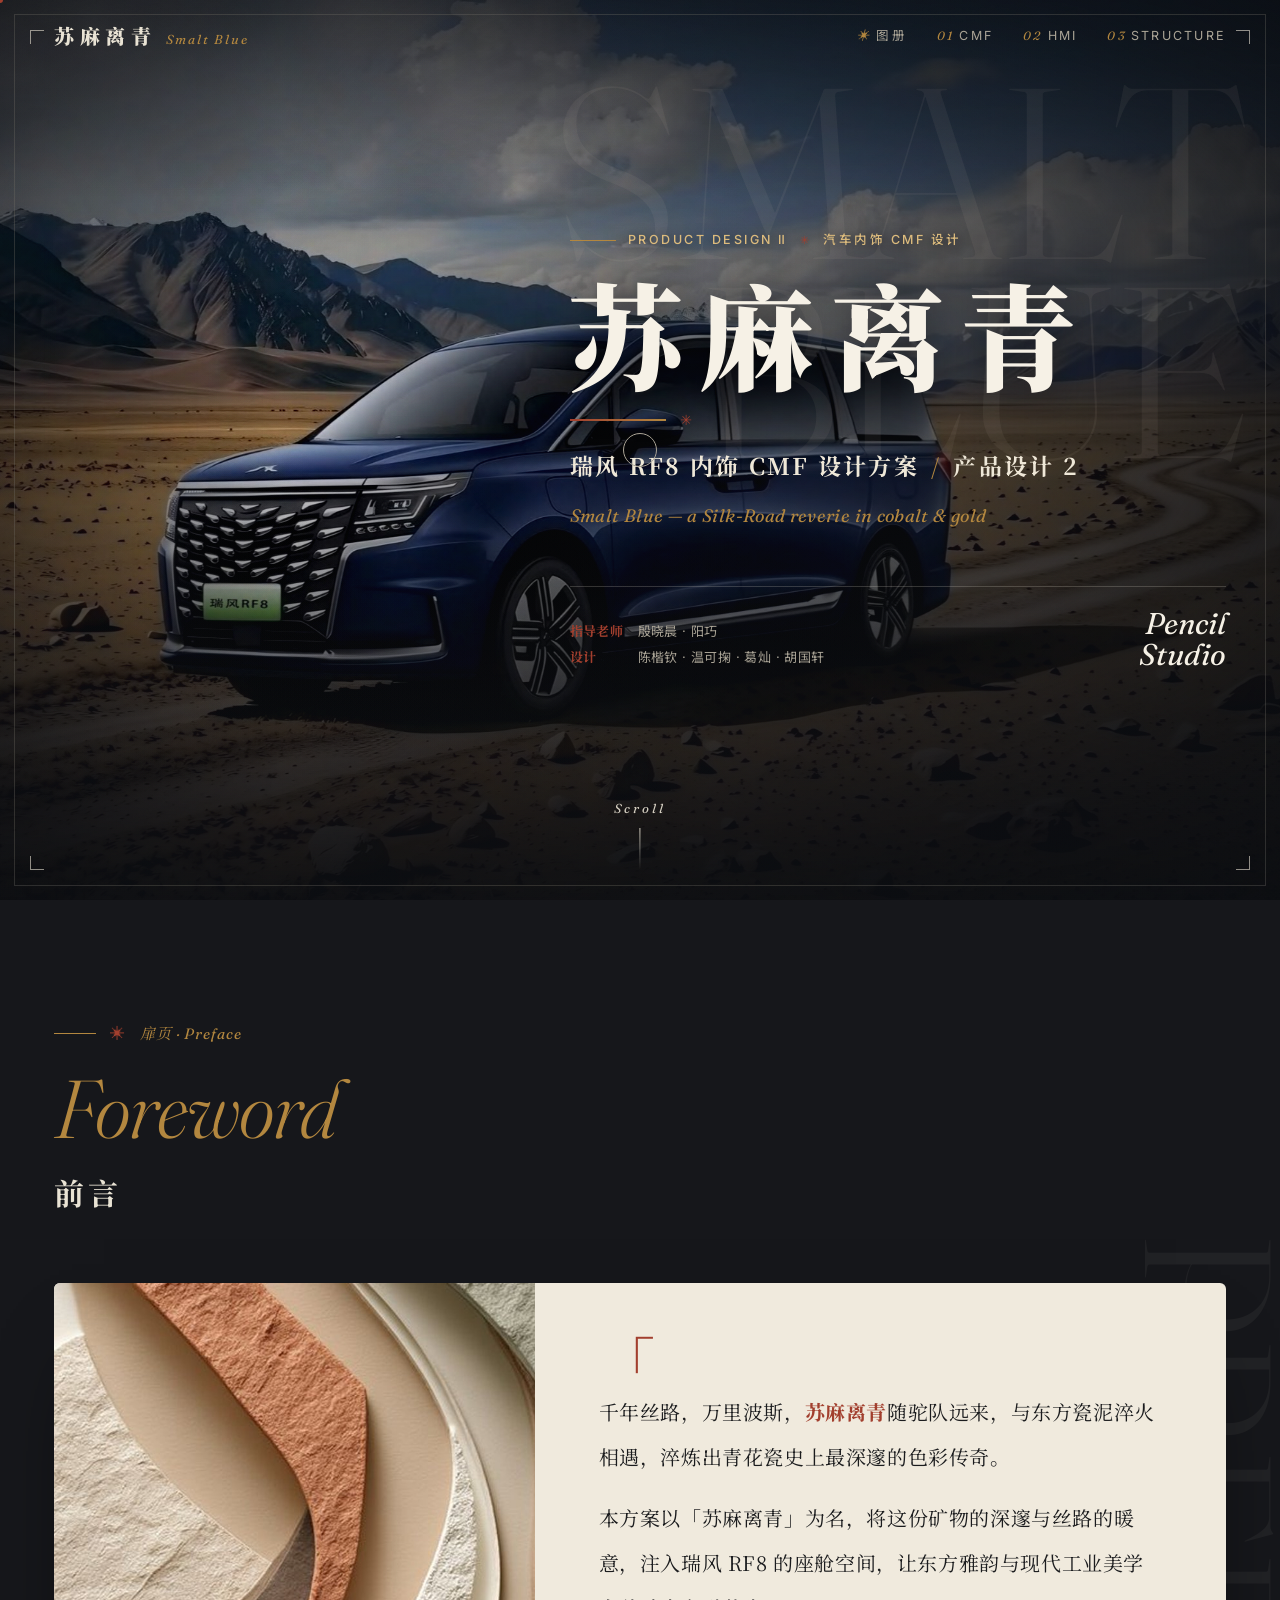
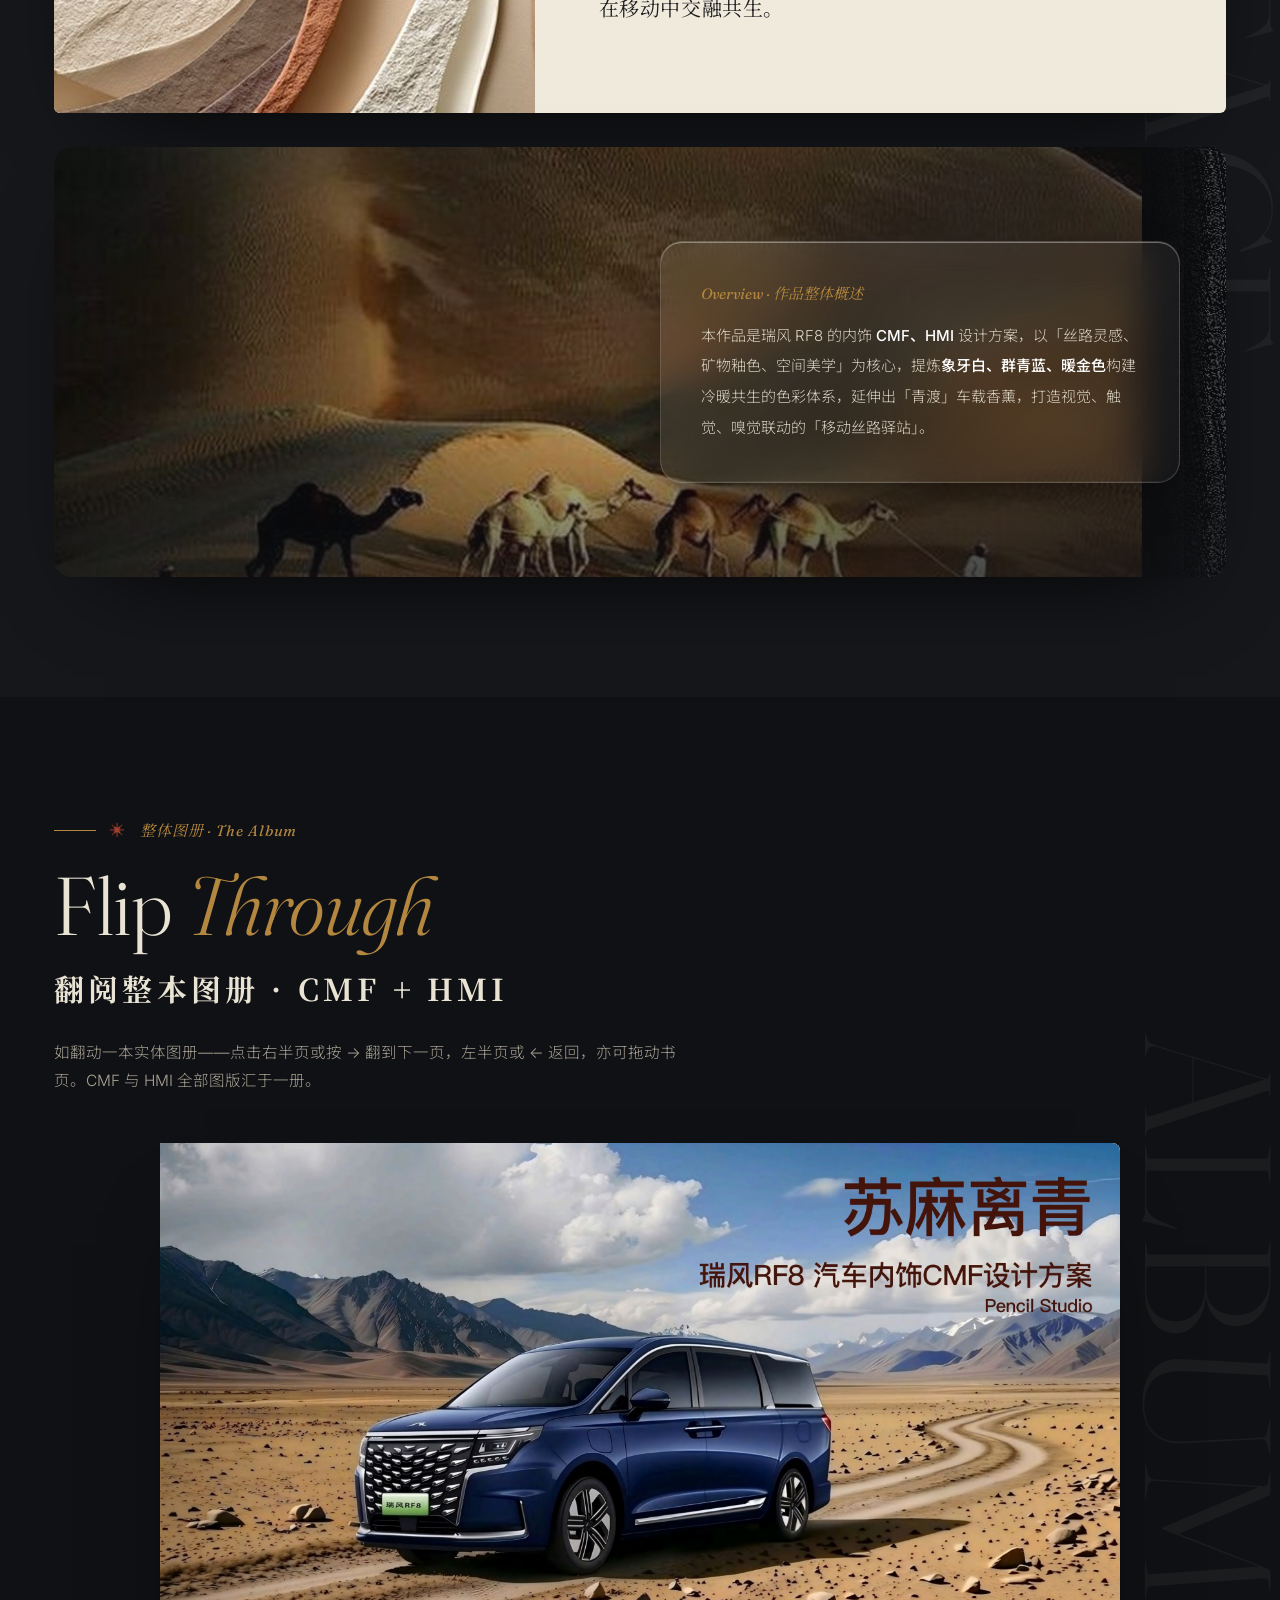
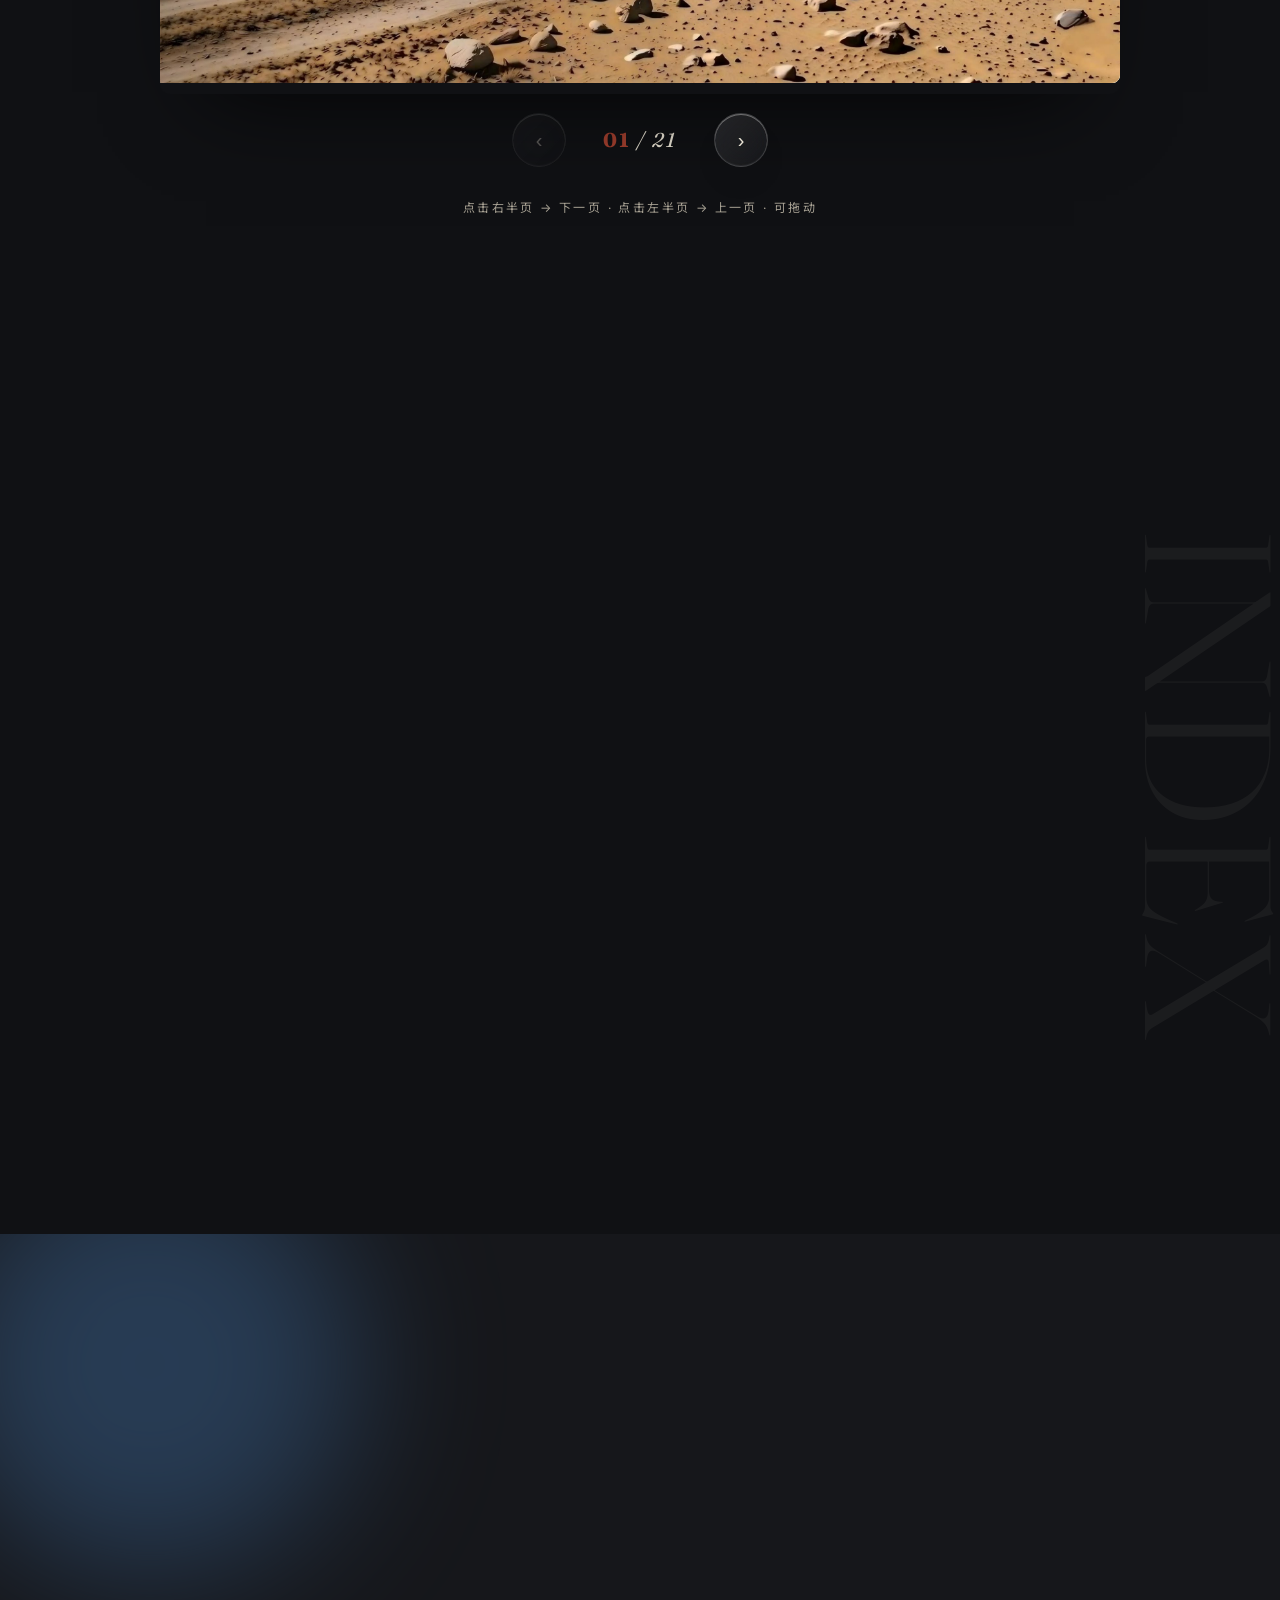
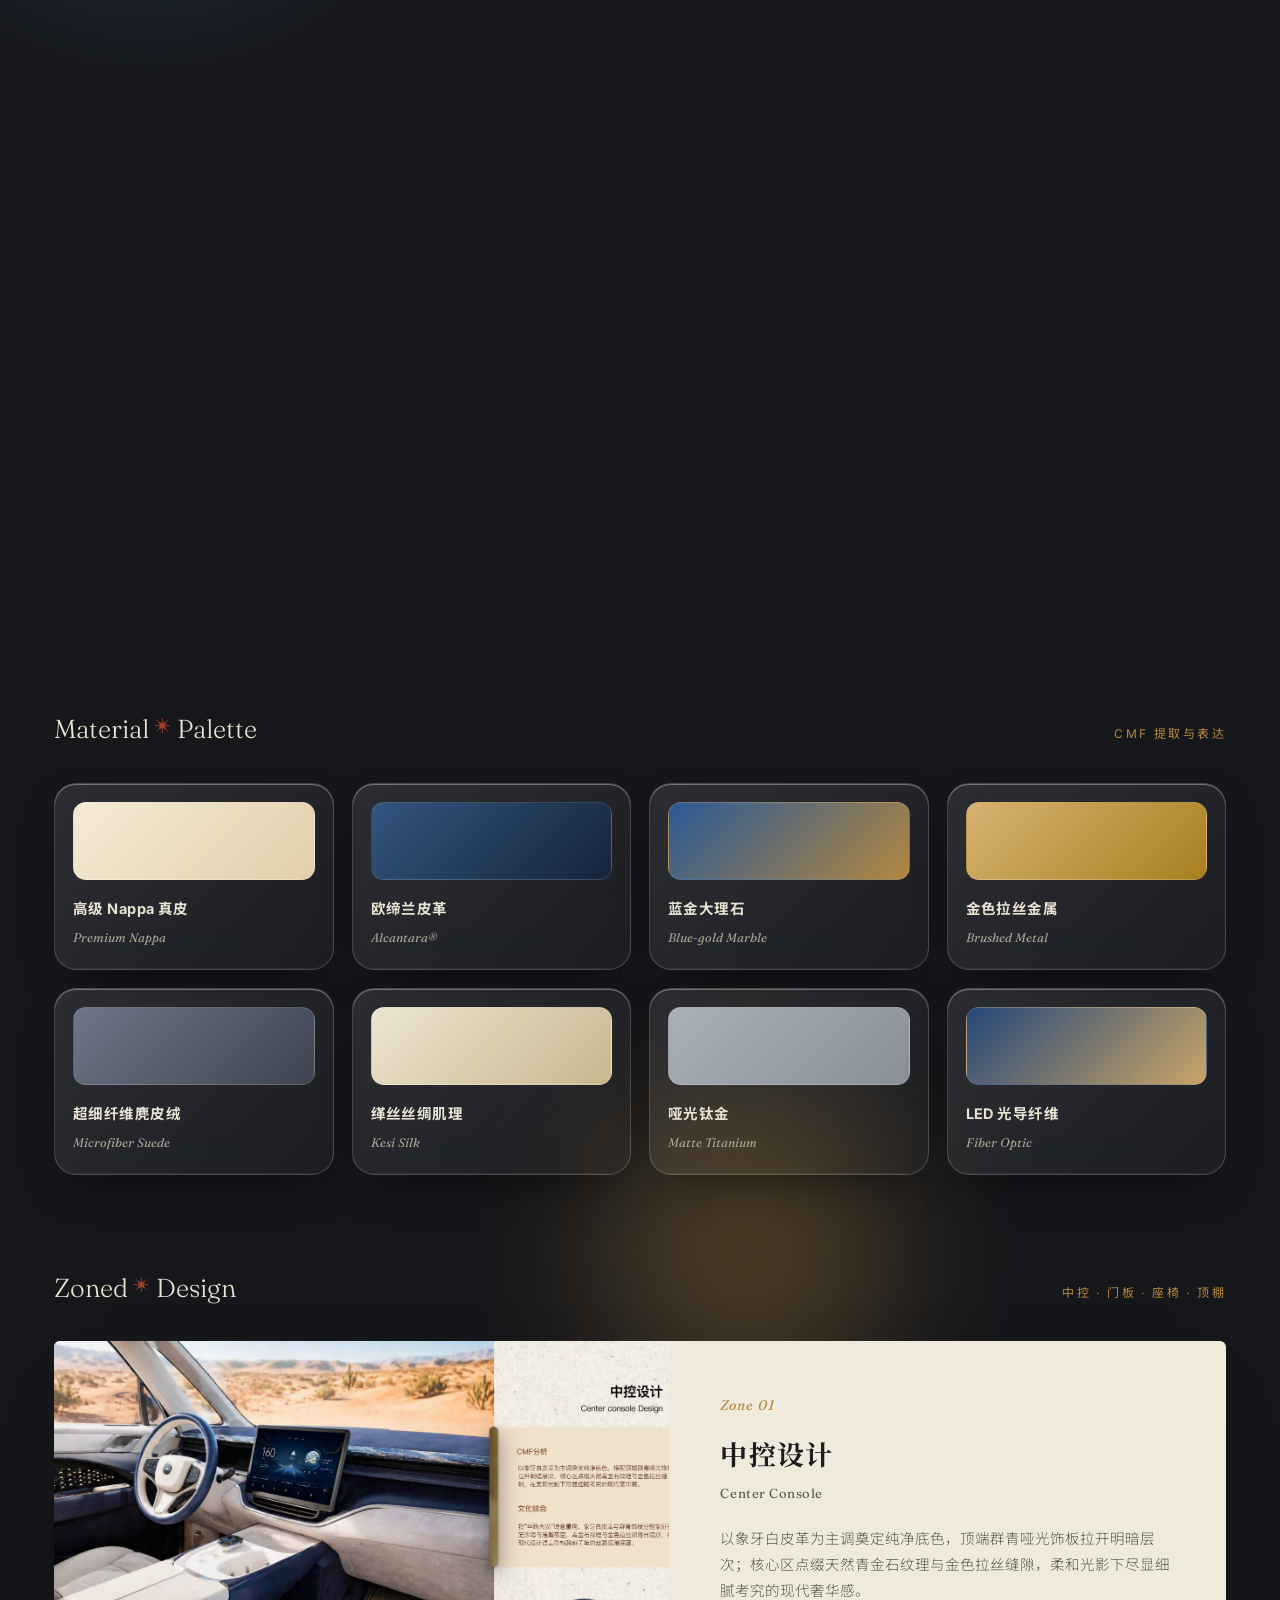
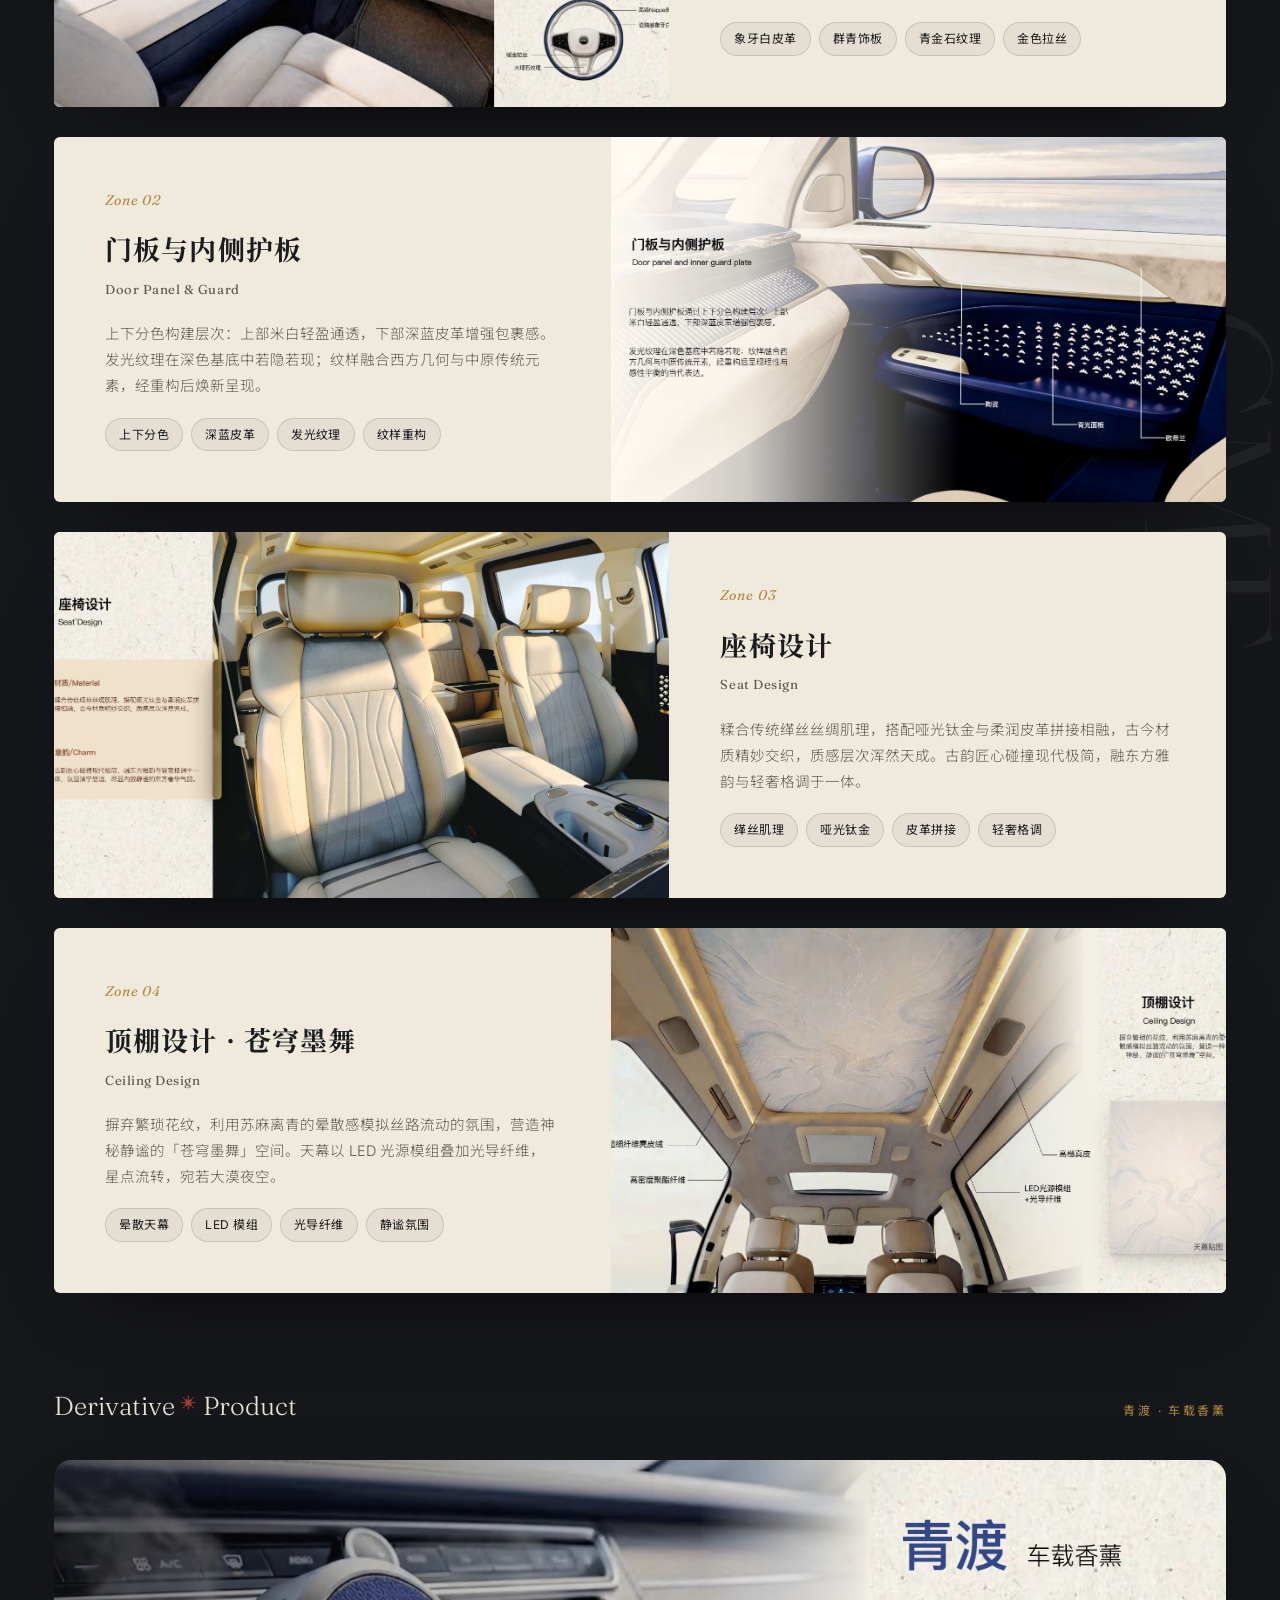
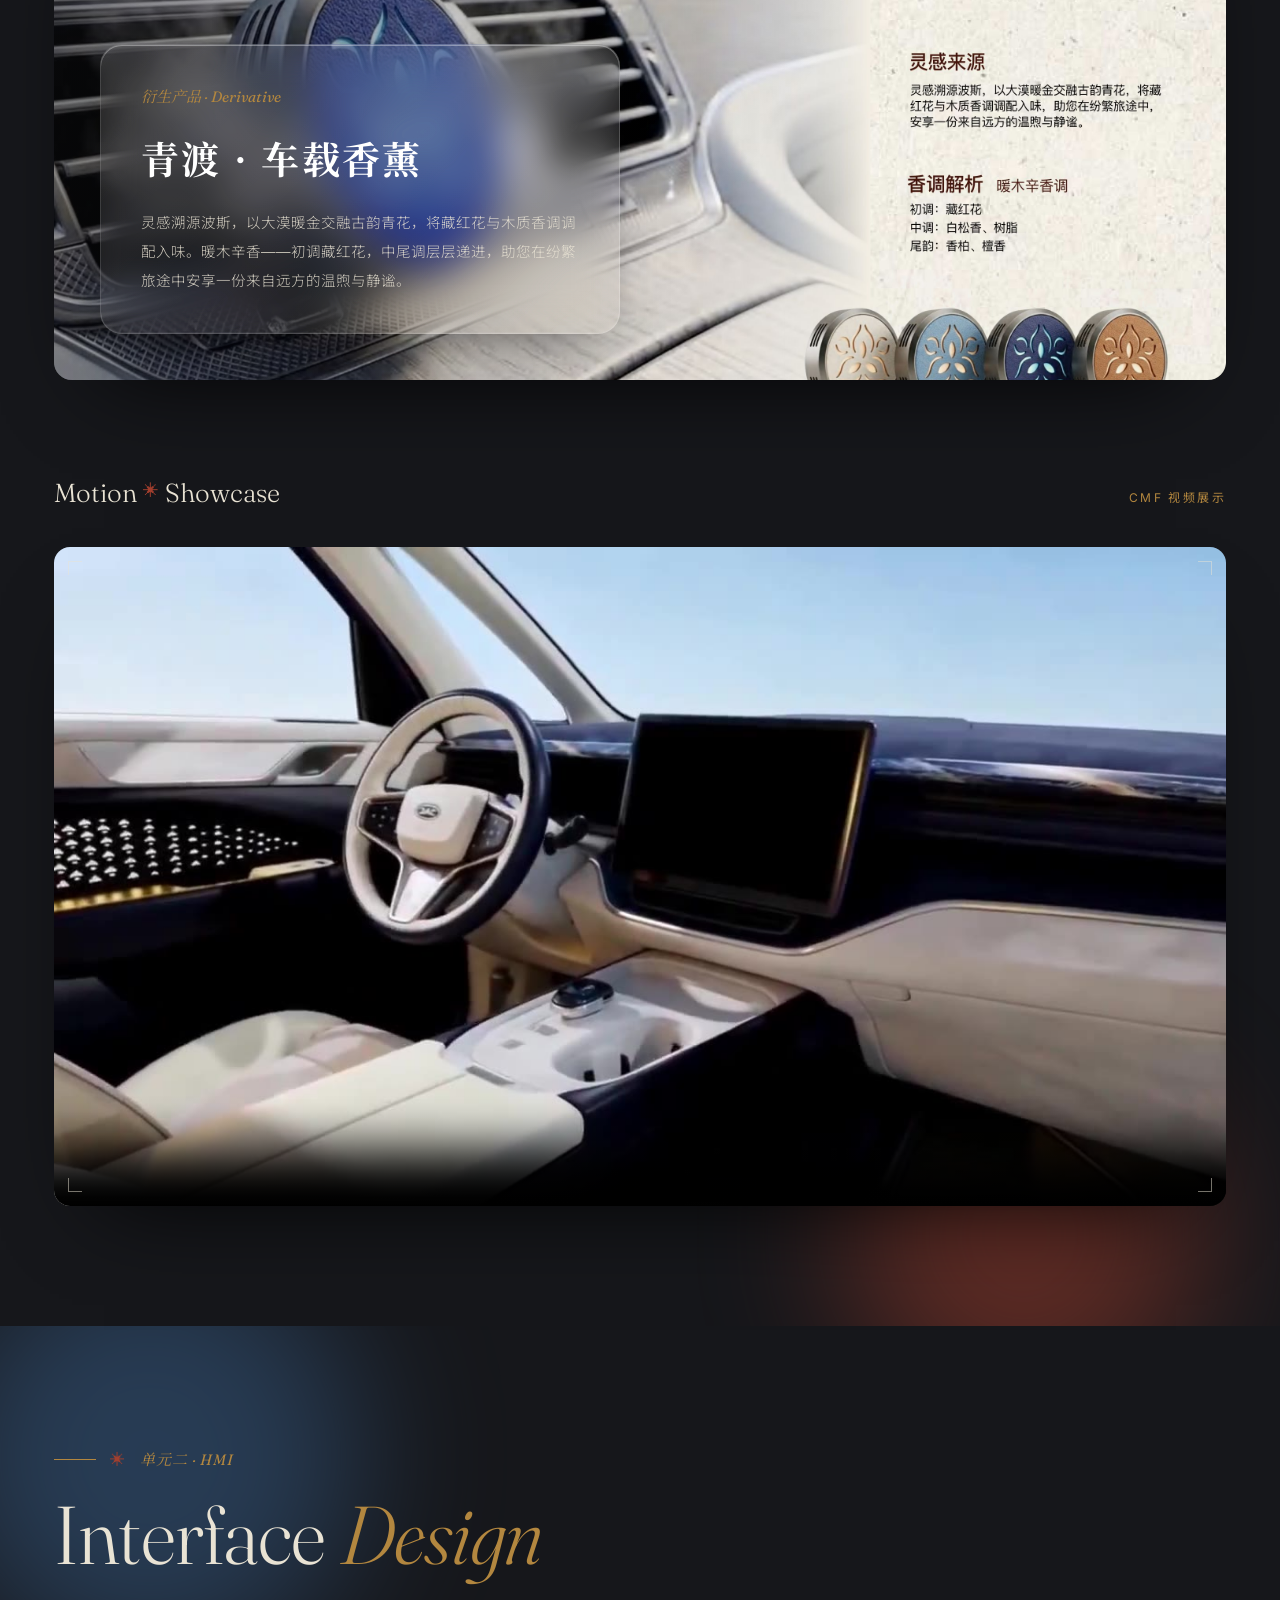
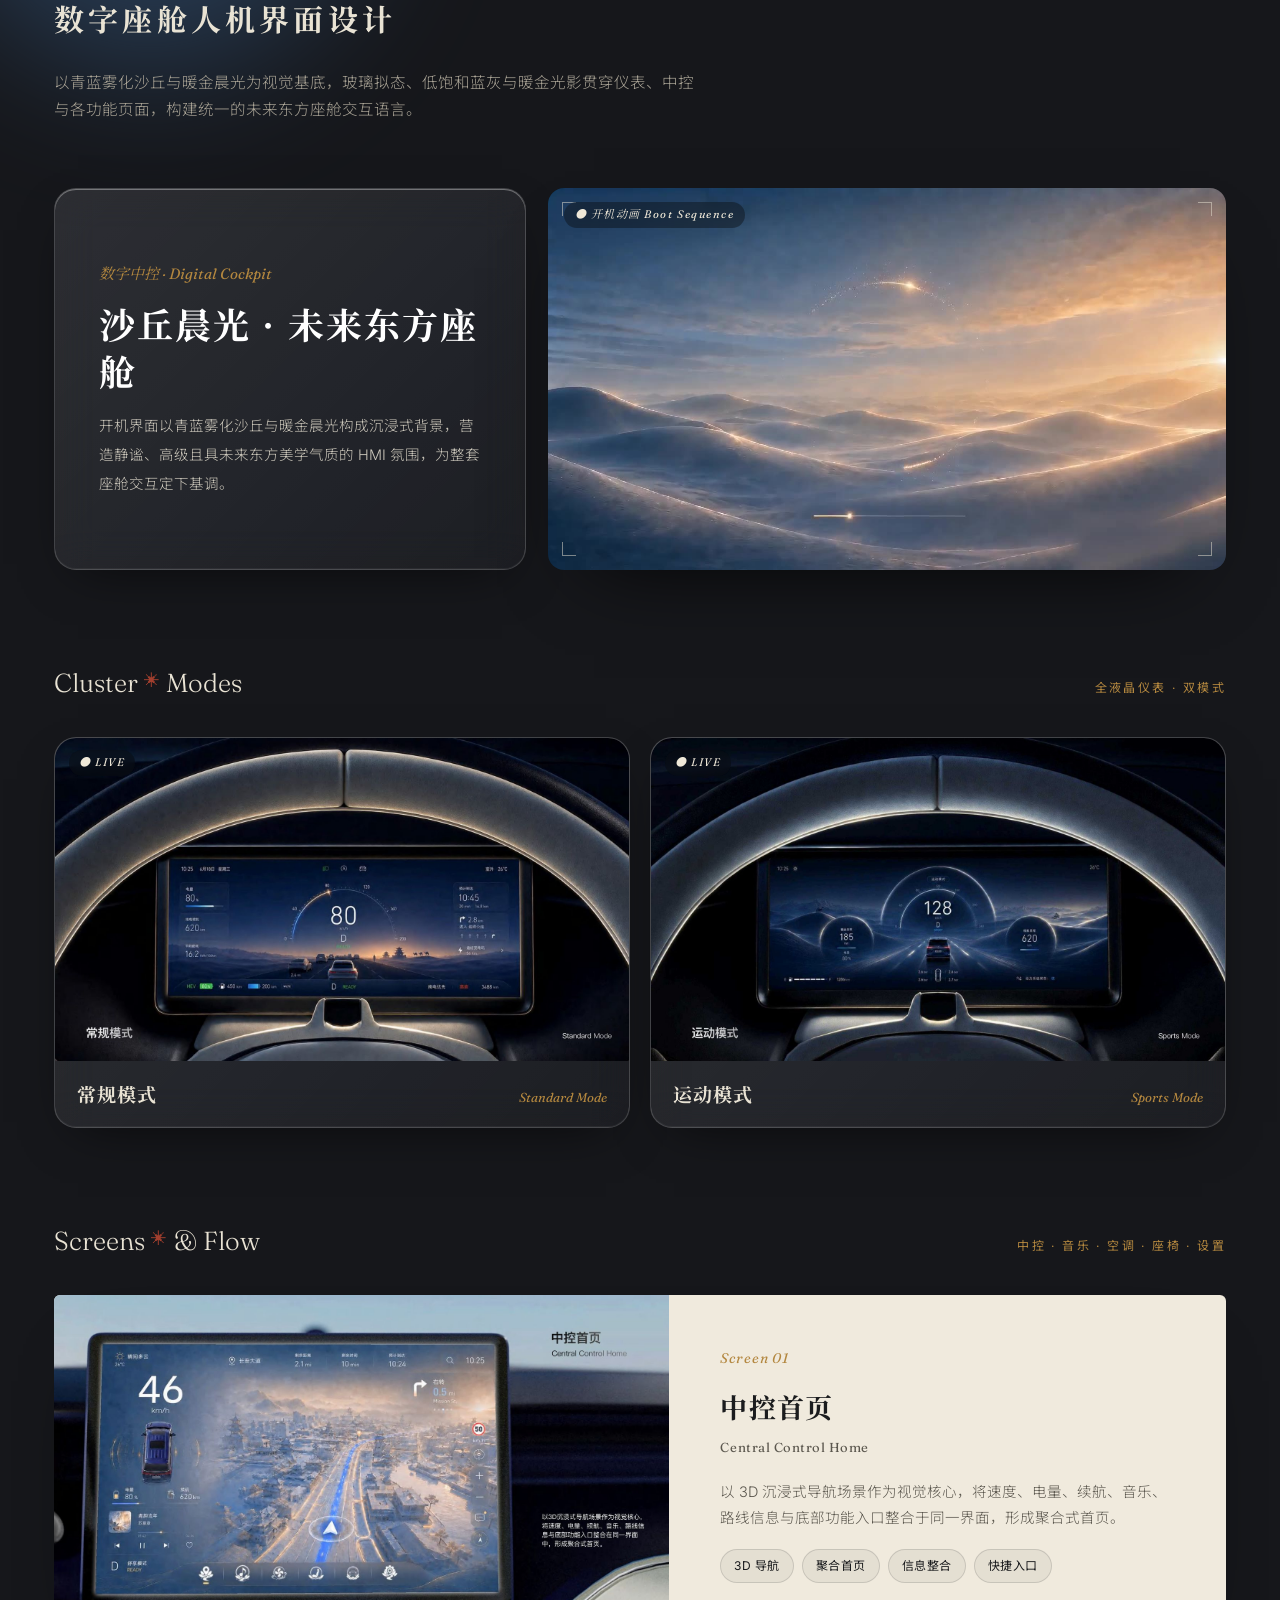
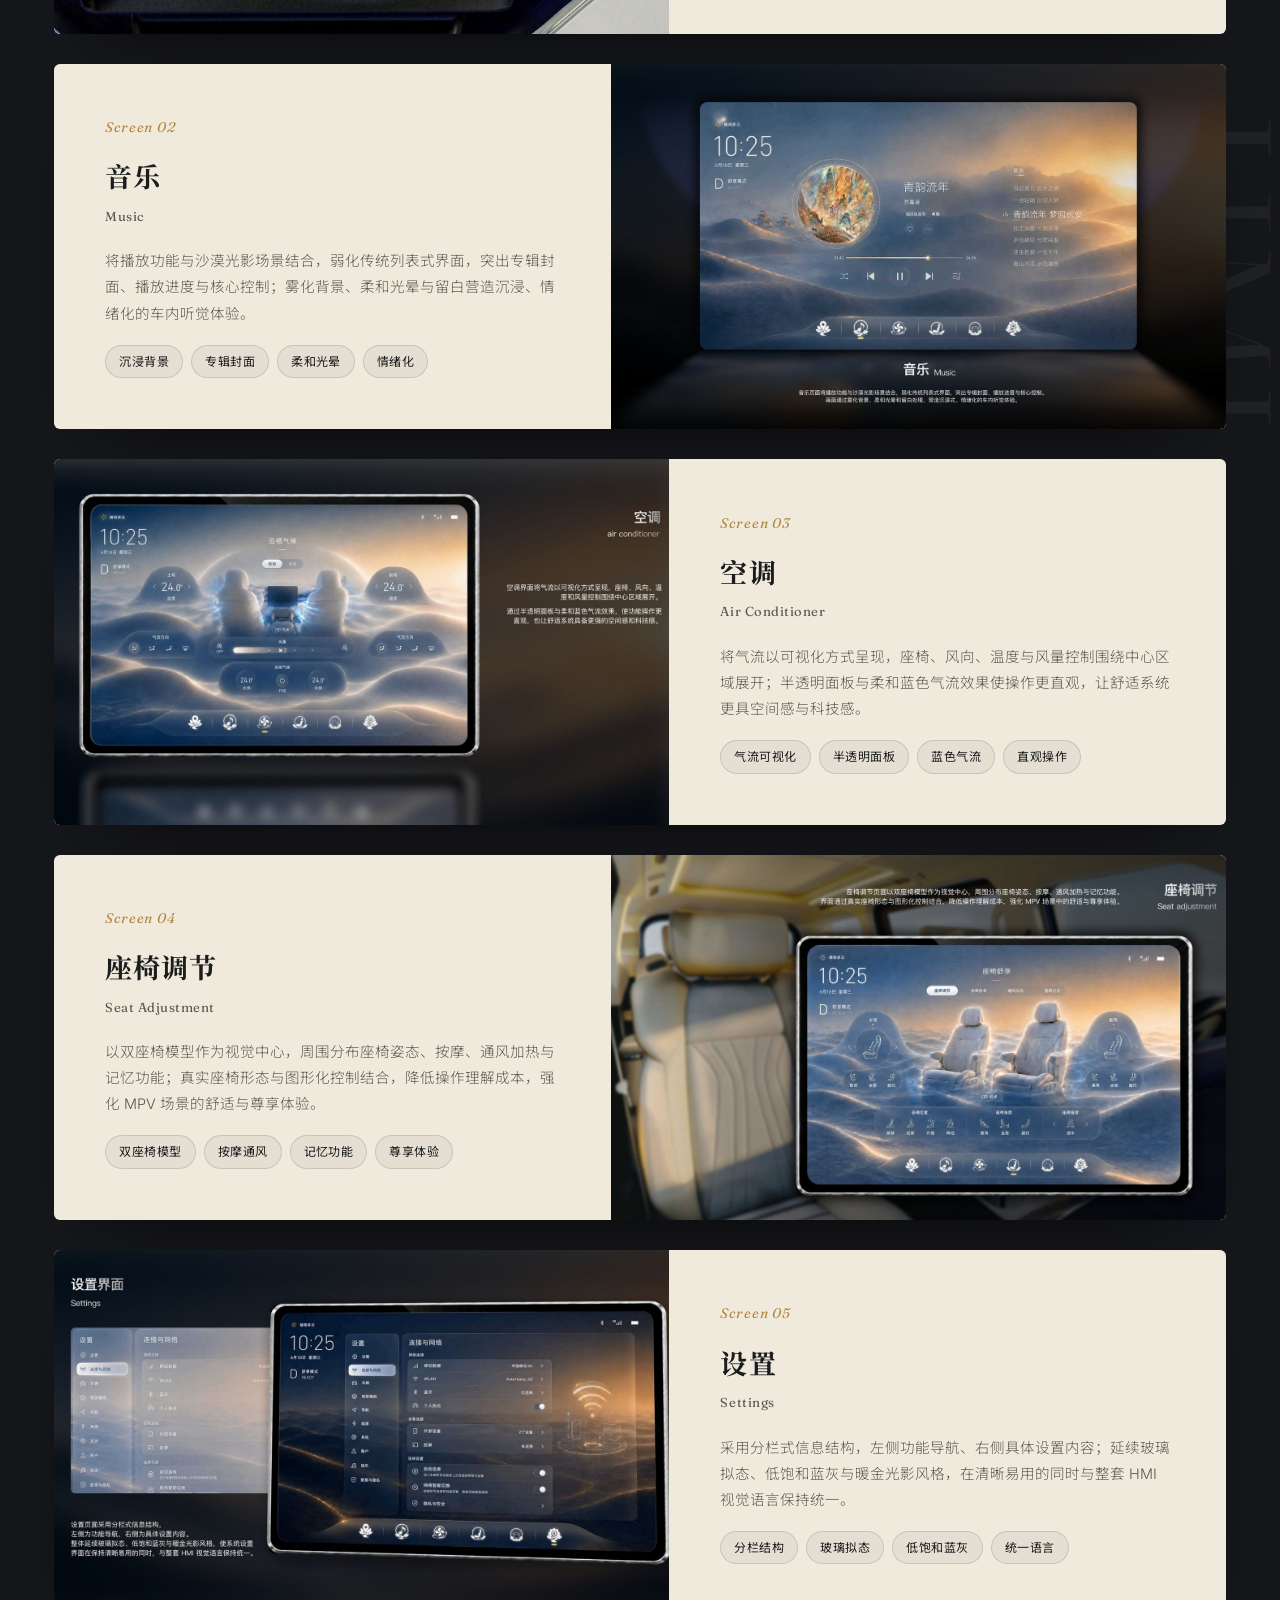
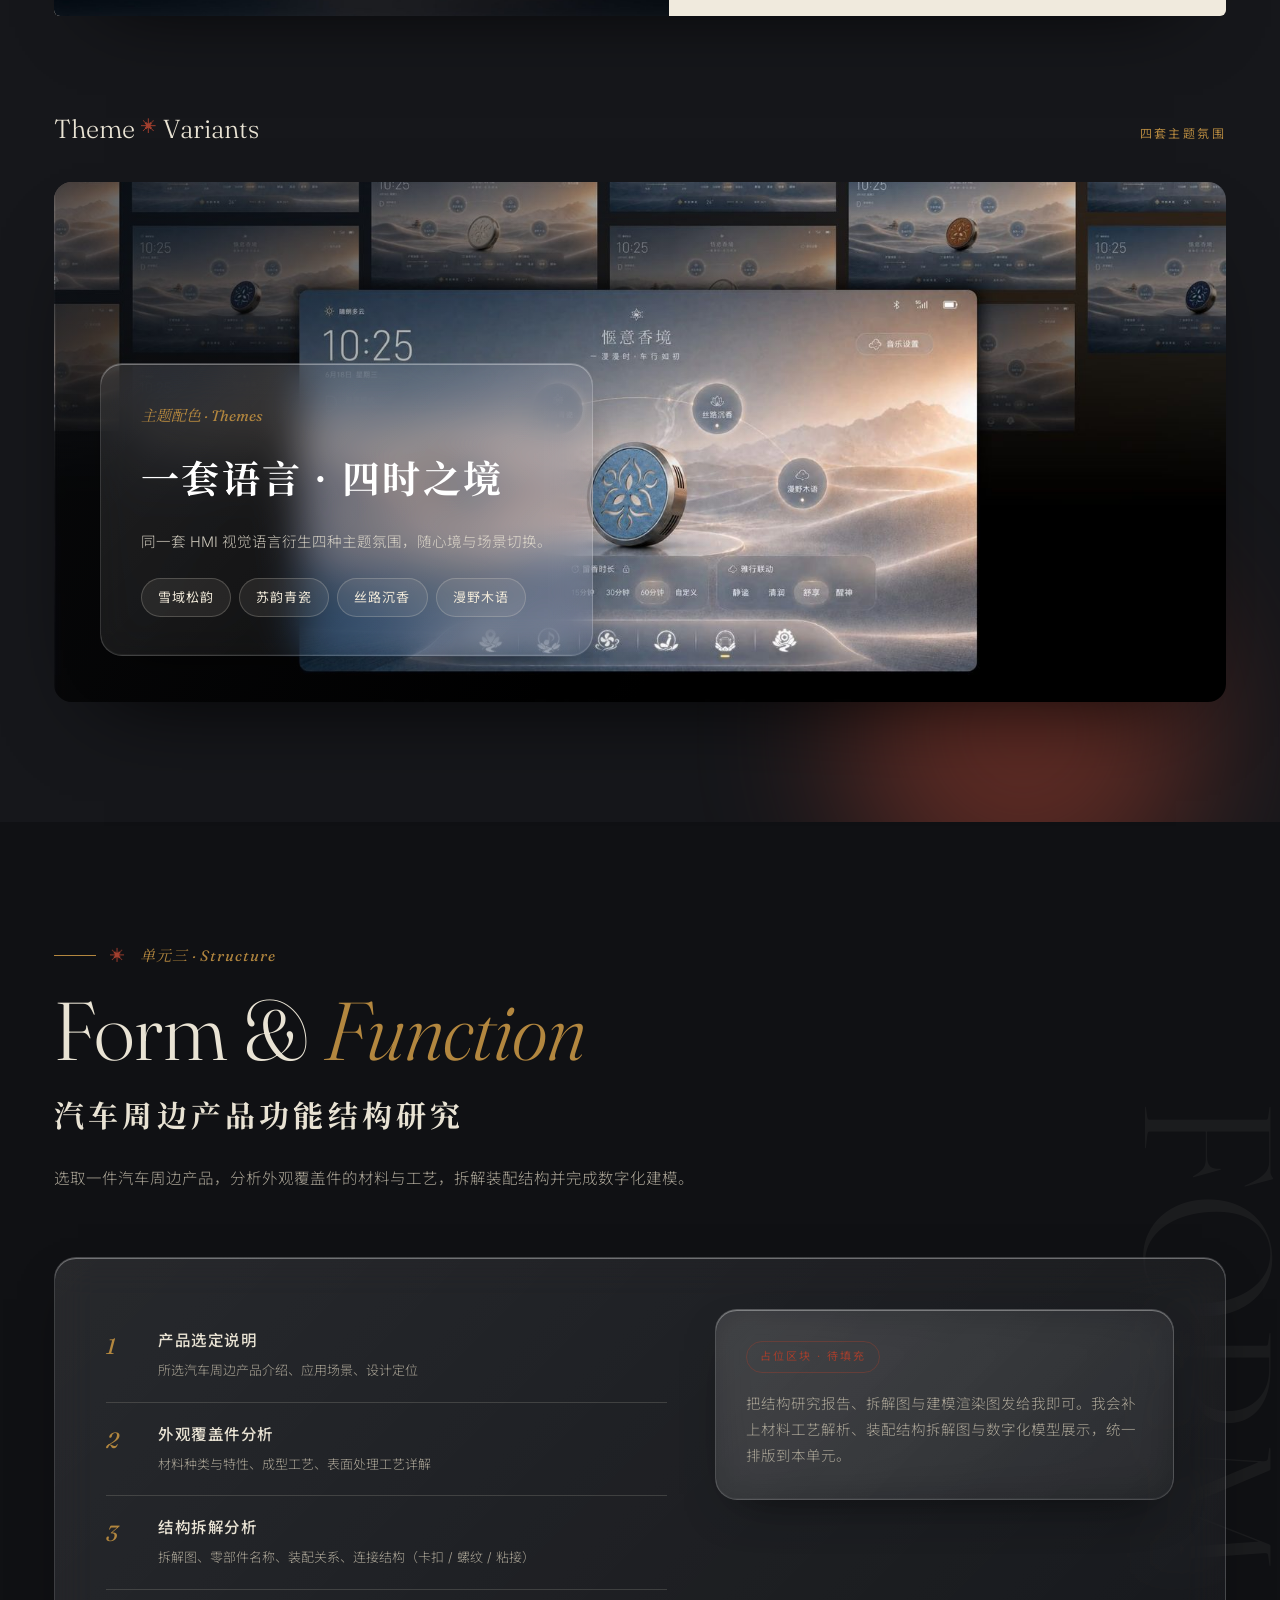
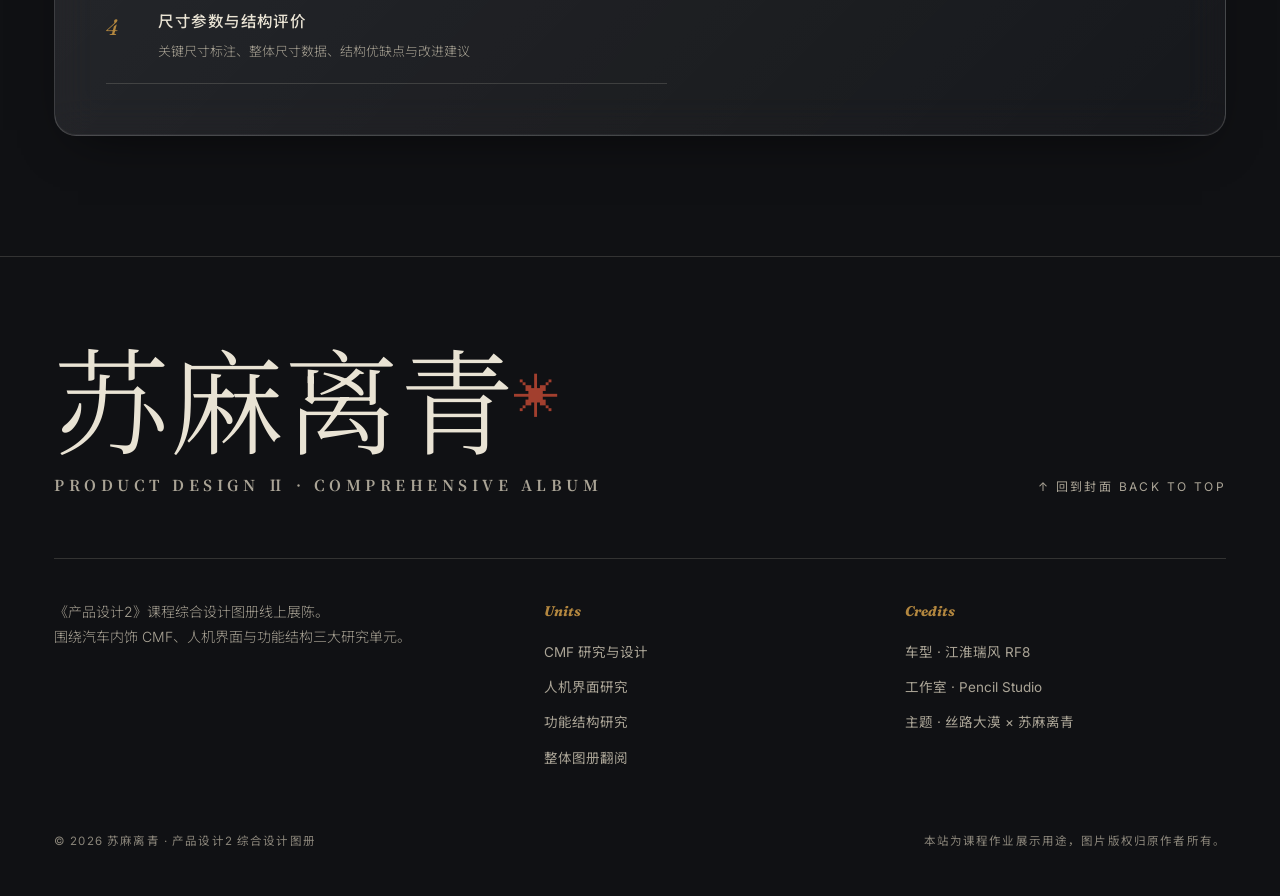
==== index.html @ 786375e4 "perf(flipbook): 修复翻页卡顿 + 将图册移到前言之后（三部分之前） - 卡顿修复：去掉每帧重绘的逐页阴影(改书体后方静态投影)、仅对翻动页加 will-change、DOM 窗口化(仅" ====
<!DOCTYPE html>
<html lang="zh-CN">
<head>
<meta charset="UTF-8">
<meta name="viewport" content="width=device-width,initial-scale=1">
<title>苏麻离青 · 产品设计2 综合设计图册</title>
<meta name="description" content="苏麻离青——《产品设计2》课程综合设计图册线上展陈：汽车内饰CMF、人机界面、功能结构研究与课程总结。">
<link rel="preconnect" href="https://fonts.googleapis.com">
<link rel="preconnect" href="https://fonts.gstatic.com" crossorigin>
<link href="https://fonts.googleapis.com/css2?family=Fraunces:ital,opsz,wght@0,9..144,300;0,9..144,400;1,9..144,300;1,9..144,400&family=Inter:wght@300;400;500&family=Noto+Serif+SC:wght@400;700;900&family=Noto+Sans+SC:wght@300;400&display=swap" rel="stylesheet">
<link rel="stylesheet" href="assets/css/style.css">
</head>
<body>

<div class="frame"></div>
<div class="cursor-ring" id="cRing"></div>
<div class="cursor-dot" id="cDot"></div>

<!-- ============ 导航 ============ -->
<header class="nav" id="nav">
  <div class="nav-inner">
    <a class="brand" href="#top" data-hot>
      <span class="zh">苏麻离青</span><span class="en">Smalt Blue</span>
    </a>
    <nav class="nav-links" id="navLinks">
      <a href="#flip" data-hot><span class="num">✳</span>图册</a>
      <a href="#cmf" data-hot><span class="num">01</span>CMF</a>
      <a href="#hmi" data-hot><span class="num">02</span>HMI</a>
      <a href="#struct" data-hot><span class="num">03</span>Structure</a>
    </nav>
    <button class="nav-toggle" id="navToggle" data-hot aria-label="菜单">☰</button>
  </div>
</header>

<!-- ============ Hero（封面） ============ -->
<section class="hero" id="top">
  <div class="hero-bg"><img src="assets/img/cover.jpg" alt="瑞风 RF8 · 丝路大漠" id="heroImg"></div>
  <div class="hero-scrim"></div>
  <div class="hero-ghost" aria-hidden="true">SMALT<br>BLUE</div>
  <div class="hero-edge">
    <span class="tick tl"></span><span class="tick tr"></span><span class="tick bl"></span><span class="tick br"></span>
  </div>
  <div class="wrap hero-content">
    <div class="hero-text">
      <div class="hero-kick"><span class="k-line"></span>Product Design Ⅱ <span class="k-dot">✳</span> 汽车内饰 CMF 设计</div>
      <h1 class="hero-title">苏麻离青</h1>
      <div class="hero-rule"></div>
      <div class="hero-sub">瑞风 RF8 内饰 CMF 设计方案<span class="sep">/</span>产品设计 2</div>
      <div class="hero-en">Smalt&nbsp;Blue — a Silk-Road reverie in cobalt &amp; gold</div>
      <div class="hero-foot">
        <div class="credit">
          <div><span class="ck">指导老师</span>殷晓晨 · 阳巧</div>
          <div><span class="ck">设计</span>陈楷钦 · 温可掬 · 葛灿 · 胡国轩</div>
        </div>
        <div class="studio">Pencil<br>Studio</div>
      </div>
    </div>
  </div>
  <div class="scroll-cue"><span>Scroll</span><span class="bar"></span></div>
</section>

<!-- ============ 扉页 · 前言 ============ -->
<section class="preface band-dark" id="preface">
  <div class="vlabel">PREFACE</div>
  <div class="wrap">
    <div class="sec-head reveal">
      <div class="kicker"><span class="star">✳</span> 扉页 · Preface</div>
      <h2 class="h-en"><em>Foreword</em></h2>
      <div class="h-cn">前言</div>
    </div>

    <div class="spread reveal">
      <div class="spread-img"><img src="assets/img/clay.jpg" alt="矿物釉色 · 层叠肌理" data-src="assets/img/clay.jpg" data-hot></div>
      <div class="spread-body">
        <div class="q-mark">「</div>
        <p class="q-text">千年丝路，万里波斯，<b>苏麻离青</b>随驼队远来，与东方瓷泥淬火相遇，淬炼出青花瓷史上最深邃的色彩传奇。</p>
        <p class="q-text">本方案以「苏麻离青」为名，将这份矿物的深邃与丝路的暖意，注入瑞风 RF8 的座舱空间，让东方雅韵与现代工业美学在移动中交融共生。</p>
      </div>
    </div>

    <!-- 作品整体概述 -->
    <div class="overview reveal">
      <div class="overview-bg"><img src="assets/img/camel.jpg" alt="丝路驼队 · 移动丝路驿站"></div>
      <div class="glass tilt overview-card">
        <div class="tag">Overview · 作品整体概述</div>
        <p>本作品是瑞风 RF8 的内饰 <b>CMF、HMI</b> 设计方案，以「丝路灵感、矿物釉色、空间美学」为核心，提炼<b>象牙白、群青蓝、暖金色</b>构建冷暖共生的色彩体系，延伸出「青渡」车载香薰，打造视觉、触觉、嗅觉联动的「移动丝路驿站」。</p>
      </div>
    </div>
  </div>
</section>

<!-- ============ 翻页书：整体图册翻阅 ============ -->
<section class="band-darker" id="flip">
  <div class="vlabel">ALBUM</div>
  <div class="wrap">
    <div class="sec-head reveal" style="margin-bottom:48px">
      <div class="kicker"><span class="star">✳</span> 整体图册 · The Album</div>
      <h2 class="h-en">Flip <em>Through</em></h2>
      <div class="h-cn">翻阅整本图册 · CMF + HMI</div>
      <p class="sec-lead">如翻动一本实体图册——点击右半页或按 → 翻到下一页，左半页或 ← 返回，亦可拖动书页。CMF 与 HMI 全部图版汇于一册。</p>
    </div>

    <div class="flip-wrap reveal">
      <div class="book-stage" id="bookStage">
        <div class="book" id="book"><!-- leaves injected by JS --></div>
      </div>
      <div class="flip-ctrl">
        <button class="glass" id="flipPrev" data-hot aria-label="上一页">‹</button>
        <div class="flip-counter"><b id="flipCur">01</b> / <span id="flipTot">21</span></div>
        <button class="glass" id="flipNext" data-hot aria-label="下一页">›</button>
      </div>
      <div class="flip-hint" id="flipHint">点击右半页 → 下一页 · 点击左半页 → 上一页 · 可拖动</div>
    </div>
  </div>
</section>

<!-- ============ 单元总览 ============ -->
<section class="band-darker" id="index">
  <div class="vlabel">INDEX</div>
  <div class="wrap">
    <div class="sec-head reveal">
      <div class="kicker"><span class="star">✳</span> 课程结构 · Curriculum</div>
      <h2 class="h-en">The <em>Works</em></h2>
      <div class="h-cn">三大研究单元</div>
    </div>
    <div class="index-list reveal">
      <a class="idx-row" href="#cmf" data-hot>
        <span class="no">01</span>
        <div><h3>汽车内饰 CMF 研究与设计</h3><div class="en">Color · Material · Finish</div></div>
        <span class="wk">Week 04–10</span><span class="st done">● 内容已就绪</span>
      </a>
      <a class="idx-row" href="#hmi" data-hot>
        <span class="no">02</span>
        <div><h3>数字座舱人机界面设计</h3><div class="en">Human-Machine Interface</div></div>
        <span class="wk">Week 12</span><span class="st done">● 内容已就绪</span>
      </a>
      <a class="idx-row" href="#struct" data-hot>
        <span class="no">03</span>
        <div><h3>产品功能结构研究</h3><div class="en">Function &amp; Structure</div></div>
        <span class="wk">Week 14–16</span><span class="st wait">○ 待补充</span>
      </a>
    </div>
  </div>
</section>

<!-- ============ CMF ============ -->
<section class="band-dark" id="cmf">
  <div class="orbs"><span class="orb a"></span><span class="orb b"></span><span class="orb c"></span></div>
  <div class="vlabel">CMF</div>
  <div class="wrap">
    <div class="sec-head reveal">
      <div class="kicker"><span class="star">✳</span> 单元一 · CMF</div>
      <h2 class="h-en">Color · <em>Material</em> · Finish</h2>
      <div class="h-cn">汽车内饰 CMF 研究与设计</div>
      <p class="sec-lead">以瑞风 RF8 座舱为载体，解构「苏麻离青」的矿物质感，融合丝路大漠暖金与青花瓷深蓝，完成一套东方雅韵的智能座舱 CMF 设计方案。</p>
    </div>

    <!-- 设计主题：玻璃压图 -->
    <div class="topic reveal">
      <div class="topic-bg"><img src="assets/cmf/slide-05.jpg" alt="座舱主效果图"></div>
      <div class="glass tilt">
        <div class="tag">设计主题 · Design Topic</div>
        <h3>丝路大漠 × 苏麻离青</h3>
        <p>当千年丝路的苍茫沙海与苏麻离青的深邃夜空在现代智能座舱中诗意交融——细腻的矿物触感与跃动的落日金线，冷暖共生，化现代工业为东方雅韵。</p>
      </div>
    </div>

    <!-- 材质 -->
    <div class="sub-head reveal">
      <div class="l">Material <span class="star">✳</span> Palette</div>
      <div class="r">CMF 提取与表达</div>
    </div>
    <div class="mat-grid">
      <div class="glass mat tilt reveal"><div class="sw" style="background:linear-gradient(135deg,#f4ead6,#e2cfa9)"></div><h4>高级 Nappa 真皮</h4><span>Premium Nappa</span></div>
      <div class="glass mat tilt reveal d1"><div class="sw" style="background:linear-gradient(135deg,#33567f,#16243b)"></div><h4>欧缔兰皮革</h4><span>Alcantara®</span></div>
      <div class="glass mat tilt reveal d2"><div class="sw" style="background:linear-gradient(135deg,#2b5a96,#b3873f)"></div><h4>蓝金大理石</h4><span>Blue-gold Marble</span></div>
      <div class="glass mat tilt reveal d3"><div class="sw" style="background:linear-gradient(135deg,#d6b271,#a8801f)"></div><h4>金色拉丝金属</h4><span>Brushed Metal</span></div>
      <div class="glass mat tilt reveal"><div class="sw" style="background:linear-gradient(135deg,#6d7787,#3e4450)"></div><h4>超细纤维麂皮绒</h4><span>Microfiber Suede</span></div>
      <div class="glass mat tilt reveal d1"><div class="sw" style="background:linear-gradient(135deg,#ece4d0,#c8b88f)"></div><h4>缂丝丝绸肌理</h4><span>Kesi Silk</span></div>
      <div class="glass mat tilt reveal d2"><div class="sw" style="background:linear-gradient(135deg,#aab0b8,#888f99)"></div><h4>哑光钛金</h4><span>Matte Titanium</span></div>
      <div class="glass mat tilt reveal d3"><div class="sw" style="background:linear-gradient(135deg,#26487a,#c9a566)"></div><h4>LED 光导纤维</h4><span>Fiber Optic</span></div>
    </div>

    <!-- 分区 -->
    <div class="sub-head reveal">
      <div class="l">Zoned <span class="star">✳</span> Design</div>
      <div class="r">中控 · 门板 · 座椅 · 顶棚</div>
    </div>
    <div class="zones">
      <div class="zone reveal">
        <div class="pic" data-src="assets/cmf/slide-07.jpg" data-hot><img src="assets/cmf/slide-07.jpg" alt="中控设计"></div>
        <div class="body">
          <div class="n">Zone 01</div><h4>中控设计</h4><div class="en">Center Console</div>
          <p>以象牙白皮革为主调奠定纯净底色，顶端群青哑光饰板拉开明暗层次；核心区点缀天然青金石纹理与金色拉丝缝隙，柔和光影下尽显细腻考究的现代奢华感。</p>
          <div class="chips"><span>象牙白皮革</span><span>群青饰板</span><span>青金石纹理</span><span>金色拉丝</span></div>
        </div>
      </div>
      <div class="zone reveal">
        <div class="pic" data-src="assets/cmf/slide-08.jpg" data-hot><img src="assets/cmf/slide-08.jpg" alt="门板设计"></div>
        <div class="body">
          <div class="n">Zone 02</div><h4>门板与内侧护板</h4><div class="en">Door Panel &amp; Guard</div>
          <p>上下分色构建层次：上部米白轻盈通透，下部深蓝皮革增强包裹感。发光纹理在深色基底中若隐若现；纹样融合西方几何与中原传统元素，经重构后焕新呈现。</p>
          <div class="chips"><span>上下分色</span><span>深蓝皮革</span><span>发光纹理</span><span>纹样重构</span></div>
        </div>
      </div>
      <div class="zone reveal">
        <div class="pic" data-src="assets/cmf/slide-09.jpg" data-hot><img src="assets/cmf/slide-09.jpg" alt="座椅设计"></div>
        <div class="body">
          <div class="n">Zone 03</div><h4>座椅设计</h4><div class="en">Seat Design</div>
          <p>糅合传统缂丝丝绸肌理，搭配哑光钛金与柔润皮革拼接相融，古今材质精妙交织，质感层次浑然天成。古韵匠心碰撞现代极简，融东方雅韵与轻奢格调于一体。</p>
          <div class="chips"><span>缂丝肌理</span><span>哑光钛金</span><span>皮革拼接</span><span>轻奢格调</span></div>
        </div>
      </div>
      <div class="zone reveal">
        <div class="pic" data-src="assets/cmf/slide-10.jpg" data-hot><img src="assets/cmf/slide-10.jpg" alt="顶棚设计"></div>
        <div class="body">
          <div class="n">Zone 04</div><h4>顶棚设计 · 苍穹墨舞</h4><div class="en">Ceiling Design</div>
          <p>摒弃繁琐花纹，利用苏麻离青的晕散感模拟丝路流动的氛围，营造神秘静谧的「苍穹墨舞」空间。天幕以 LED 光源模组叠加光导纤维，星点流转，宛若大漠夜空。</p>
          <div class="chips"><span>晕散天幕</span><span>LED 模组</span><span>光导纤维</span><span>静谧氛围</span></div>
        </div>
      </div>
    </div>

    <!-- 衍生产品：玻璃压图 -->
    <div class="sub-head reveal">
      <div class="l">Derivative <span class="star">✳</span> Product</div>
      <div class="r">青渡 · 车载香薰</div>
    </div>
    <div class="topic reveal">
      <div class="topic-bg"><img src="assets/cmf/slide-11.jpg" alt="青渡车载香薰"></div>
      <div class="glass tilt">
        <div class="tag">衍生产品 · Derivative</div>
        <h3>青渡 · 车载香薰</h3>
        <p>灵感溯源波斯，以大漠暖金交融古韵青花，将藏红花与木质香调调配入味。暖木辛香——初调藏红花，中尾调层层递进，助您在纷繁旅途中安享一份来自远方的温煦与静谧。</p>
      </div>
    </div>

    <!-- 视频展示 -->
    <div class="sub-head reveal">
      <div class="l">Motion <span class="star">✳</span> Showcase</div>
      <div class="r">CMF 视频展示</div>
    </div>
    <div class="video-frame reveal">
      <video src="assets/video/cmf-showcase.mp4" poster="assets/img/cmf-poster.jpg" autoplay muted loop playsinline controls preload="metadata"></video>
      <span class="vf-tick tl"></span><span class="vf-tick tr"></span><span class="vf-tick bl"></span><span class="vf-tick br"></span>
    </div>
  </div>
</section>

<!-- ============ 人机界面 ============ -->
<section class="band-dark" id="hmi">
  <div class="orbs"><span class="orb a"></span><span class="orb b"></span></div>
  <div class="vlabel">HMI</div>
  <div class="wrap">
    <div class="sec-head reveal">
      <div class="kicker"><span class="star">✳</span> 单元二 · HMI</div>
      <h2 class="h-en">Interface <em>Design</em></h2>
      <div class="h-cn">数字座舱人机界面设计</div>
      <p class="sec-lead">以青蓝雾化沙丘与暖金晨光为视觉基底，玻璃拟态、低饱和蓝灰与暖金光影贯穿仪表、中控与各功能页面，构建统一的未来东方座舱交互语言。</p>
    </div>

    <!-- 设计主题：开机动画（卡片与视频并排，互不遮挡） -->
    <div class="topic-split reveal">
      <div class="glass tilt ts-text">
        <div class="tag">数字中控 · Digital Cockpit</div>
        <h3>沙丘晨光 · 未来东方座舱</h3>
        <p>开机界面以青蓝雾化沙丘与暖金晨光构成沉浸式背景，营造静谧、高级且具未来东方美学气质的 HMI 氛围，为整套座舱交互定下基调。</p>
      </div>
      <div class="ts-media">
        <video src="assets/video/boot-anim.mp4" poster="assets/img/boot-poster.jpg" autoplay muted loop playsinline preload="auto"></video>
        <span class="vf-tick tl"></span><span class="vf-tick tr"></span><span class="vf-tick bl"></span><span class="vf-tick br"></span>
        <span class="ts-badge">● 开机动画 Boot Sequence</span>
      </div>
    </div>

    <!-- 仪表模式 -->
    <div class="sub-head reveal">
      <div class="l">Cluster <span class="star">✳</span> Modes</div>
      <div class="r">全液晶仪表 · 双模式</div>
    </div>
    <div class="hmi-modes">
      <div class="glass mode tilt reveal">
        <div class="shot live"><video src="assets/video/standard-mode.mp4" poster="assets/hmi/screen-01.jpg" autoplay muted loop playsinline preload="auto"></video></div>
        <div class="cap"><h4>常规模式</h4><span>Standard Mode</span></div>
      </div>
      <div class="glass mode tilt reveal d1">
        <div class="shot live"><video src="assets/video/sports-mode.mp4" poster="assets/hmi/screen-02.jpg" autoplay muted loop playsinline preload="auto"></video></div>
        <div class="cap"><h4>运动模式</h4><span>Sports Mode</span></div>
      </div>
    </div>

    <!-- 功能页面 zones -->
    <div class="sub-head reveal">
      <div class="l">Screens <span class="star">✳</span> &amp; Flow</div>
      <div class="r">中控 · 音乐 · 空调 · 座椅 · 设置</div>
    </div>
    <div class="zones">
      <div class="zone reveal">
        <div class="pic" data-src="assets/hmi/screen-04.jpg" data-hot><img src="assets/hmi/screen-04.jpg" alt="中控首页"></div>
        <div class="body">
          <div class="n">Screen 01</div><h4>中控首页</h4><div class="en">Central Control Home</div>
          <p>以 3D 沉浸式导航场景作为视觉核心，将速度、电量、续航、音乐、路线信息与底部功能入口整合于同一界面，形成聚合式首页。</p>
          <div class="chips"><span>3D 导航</span><span>聚合首页</span><span>信息整合</span><span>快捷入口</span></div>
        </div>
      </div>
      <div class="zone reveal">
        <div class="pic" data-src="assets/hmi/screen-05.jpg" data-hot><img src="assets/hmi/screen-05.jpg" alt="音乐界面"></div>
        <div class="body">
          <div class="n">Screen 02</div><h4>音乐</h4><div class="en">Music</div>
          <p>将播放功能与沙漠光影场景结合，弱化传统列表式界面，突出专辑封面、播放进度与核心控制；雾化背景、柔和光晕与留白营造沉浸、情绪化的车内听觉体验。</p>
          <div class="chips"><span>沉浸背景</span><span>专辑封面</span><span>柔和光晕</span><span>情绪化</span></div>
        </div>
      </div>
      <div class="zone reveal">
        <div class="pic" data-src="assets/hmi/screen-06.jpg" data-hot><img src="assets/hmi/screen-06.jpg" alt="空调界面"></div>
        <div class="body">
          <div class="n">Screen 03</div><h4>空调</h4><div class="en">Air Conditioner</div>
          <p>将气流以可视化方式呈现，座椅、风向、温度与风量控制围绕中心区域展开；半透明面板与柔和蓝色气流效果使操作更直观，让舒适系统更具空间感与科技感。</p>
          <div class="chips"><span>气流可视化</span><span>半透明面板</span><span>蓝色气流</span><span>直观操作</span></div>
        </div>
      </div>
      <div class="zone reveal">
        <div class="pic" data-src="assets/hmi/screen-07.jpg" data-hot><img src="assets/hmi/screen-07.jpg" alt="座椅调节"></div>
        <div class="body">
          <div class="n">Screen 04</div><h4>座椅调节</h4><div class="en">Seat Adjustment</div>
          <p>以双座椅模型作为视觉中心，周围分布座椅姿态、按摩、通风加热与记忆功能；真实座椅形态与图形化控制结合，降低操作理解成本，强化 MPV 场景的舒适与尊享体验。</p>
          <div class="chips"><span>双座椅模型</span><span>按摩通风</span><span>记忆功能</span><span>尊享体验</span></div>
        </div>
      </div>
      <div class="zone reveal">
        <div class="pic" data-src="assets/hmi/screen-09.jpg" data-hot><img src="assets/hmi/screen-09.jpg" alt="设置界面"></div>
        <div class="body">
          <div class="n">Screen 05</div><h4>设置</h4><div class="en">Settings</div>
          <p>采用分栏式信息结构，左侧功能导航、右侧具体设置内容；延续玻璃拟态、低饱和蓝灰与暖金光影风格，在清晰易用的同时与整套 HMI 视觉语言保持统一。</p>
          <div class="chips"><span>分栏结构</span><span>玻璃拟态</span><span>低饱和蓝灰</span><span>统一语言</span></div>
        </div>
      </div>
    </div>

    <!-- 主题配色 -->
    <div class="sub-head reveal">
      <div class="l">Theme <span class="star">✳</span> Variants</div>
      <div class="r">四套主题氛围</div>
    </div>
    <div class="topic reveal">
      <div class="topic-bg"><img src="assets/hmi/screen-08.jpg" alt="主题配色"></div>
      <div class="glass tilt">
        <div class="tag">主题配色 · Themes</div>
        <h3>一套语言 · 四时之境</h3>
        <p>同一套 HMI 视觉语言衍生四种主题氛围，随心境与场景切换。</p>
        <div class="chips theme-chips"><span>雪域松韵</span><span>苏韵青瓷</span><span>丝路沉香</span><span>漫野木语</span></div>
      </div>
    </div>
  </div>
</section>

<!-- ============ 功能结构 ============ -->
<section class="band-darker" id="struct">
  <div class="vlabel">FORM</div>
  <div class="wrap">
    <div class="sec-head reveal">
      <div class="kicker"><span class="star">✳</span> 单元三 · Structure</div>
      <h2 class="h-en">Form &amp; <em>Function</em></h2>
      <div class="h-cn">汽车周边产品功能结构研究</div>
      <p class="sec-lead">选取一件汽车周边产品，分析外观覆盖件的材料与工艺，拆解装配结构并完成数字化建模。</p>
    </div>
    <div class="glass ph tilt reveal">
      <div class="ph-grid">
        <ul class="ph-list">
          <li><span class="pn">1</span><div><b>产品选定说明</b><small>所选汽车周边产品介绍、应用场景、设计定位</small></div></li>
          <li><span class="pn">2</span><div><b>外观覆盖件分析</b><small>材料种类与特性、成型工艺、表面处理工艺详解</small></div></li>
          <li><span class="pn">3</span><div><b>结构拆解分析</b><small>拆解图、零部件名称、装配关系、连接结构（卡扣 / 螺纹 / 粘接）</small></div></li>
          <li><span class="pn">4</span><div><b>尺寸参数与结构评价</b><small>关键尺寸标注、整体尺寸数据、结构优缺点与改进建议</small></div></li>
        </ul>
        <div class="ph-note glass">
          <span class="badge">占位区块 · 待填充</span>
          <p>把结构研究报告、拆解图与建模渲染图发给我即可。我会补上材料工艺解析、装配结构拆解图与数字化模型展示，统一排版到本单元。</p>
        </div>
      </div>
    </div>
  </div>
</section>

<!-- ============ Footer ============ -->
<footer>
  <div class="wrap">
    <div class="foot-top">
      <div>
        <div class="foot-big">苏麻离青<span class="star">✳</span></div>
        <div class="foot-cn">PRODUCT DESIGN Ⅱ · COMPREHENSIVE ALBUM</div>
      </div>
      <a href="#top" class="flip-hint" data-hot>↑ 回到封面 Back to top</a>
    </div>
    <div class="foot-cols">
      <p>《产品设计2》课程综合设计图册线上展陈。<br>围绕汽车内饰 CMF、人机界面与功能结构三大研究单元。</p>
      <div>
        <h5>Units</h5>
        <ul>
          <li><a href="#cmf" data-hot>CMF 研究与设计</a></li>
          <li><a href="#hmi" data-hot>人机界面研究</a></li>
          <li><a href="#struct" data-hot>功能结构研究</a></li>
          <li><a href="#flip" data-hot>整体图册翻阅</a></li>
        </ul>
      </div>
      <div>
        <h5>Credits</h5>
        <ul>
          <li>车型 · 江淮瑞风 RF8</li>
          <li>工作室 · Pencil Studio</li>
          <li>主题 · 丝路大漠 × 苏麻离青</li>
        </ul>
      </div>
    </div>
    <div class="foot-bottom">
      <span>© 2026 苏麻离青 · 产品设计2 综合设计图册</span>
      <span>本站为课程作业展示用途，图片版权归原作者所有。</span>
    </div>
  </div>
</footer>

<!-- Lightbox -->
<div class="lb" id="lightbox" data-hot>
  <span class="x" id="lbClose">×</span>
  <img id="lbImg" src="" alt="">
  <div class="cap" id="lbCap"></div>
</div>

<script src="assets/js/main.js"></script>
</body>
</html>
---- assets/css/style.css ----
/* =========================================================
   苏麻离青 · 产品设计2 综合设计图册  Digital 展陈
   视觉：深墨底 + 米白内页（参考图2 编辑杂志风）
   字体：Fraunces（英文衬线）+ 思源宋体 + Inter
   卡片：Apple 液态玻璃 · 翻页书 · 鼠标交互
   ========================================================= */
:root{
  --bg:#16171b;          /* 暖墨底 */
  --bg-2:#1c1d22;
  --bg-3:#101114;
  --ink:#1b1c1e;         /* 米白上的字 */
  --ink-soft:#5b574e;
  --ivory:#f0eadd;       /* 米白纸 */
  --ivory-2:#e7e0cf;
  --cream:#e9e3d4;       /* 墨底上的字 */
  --cream-soft:#aaa496;
  --muted:#8a857a;
  --line-d:rgba(233,227,212,.16);
  --line-l:rgba(27,28,30,.14);
  --red:#a23f2e;         /* 朱砂（取自封面题字） */
  --qing:#39608c;        /* 苏麻离青 */
  --gold:#b3873f;
  --maxw:1240px;
  --display:"Fraunces","Noto Serif SC",Georgia,serif;
  --serif:"Noto Serif SC",serif;
  --body:"Inter","Noto Sans SC",system-ui,sans-serif;
}

*{box-sizing:border-box;margin:0;padding:0}
html{scroll-behavior:smooth;scroll-padding-top:72px}
body{
  font-family:var(--body);
  color:var(--cream);
  background:var(--bg);
  line-height:1.8;
  -webkit-font-smoothing:antialiased;
  overflow-x:hidden;
  cursor:none;
}
img{max-width:100%;display:block}
a{color:inherit;text-decoration:none}
::selection{background:var(--red);color:var(--ivory)}

/* film grain */
body::after{
  content:"";position:fixed;inset:0;z-index:1;pointer-events:none;opacity:.04;mix-blend-mode:overlay;
  background:url("data:image/svg+xml,%3Csvg xmlns='http://www.w3.org/2000/svg' width='140' height='140'%3E%3Cfilter id='n'%3E%3CfeTurbulence type='fractalNoise' baseFrequency='.85' numOctaves='2'/%3E%3C/filter%3E%3Crect width='100%25' height='100%25' filter='url(%23n)'/%3E%3C/svg%3E");
}
.wrap{max-width:var(--maxw);margin:0 auto;padding:0 34px;position:relative;z-index:2}

/* 全局编辑式细框（图2） */
.frame{position:fixed;inset:14px;border:1px solid var(--line-d);pointer-events:none;z-index:40;mix-blend-mode:difference}

/* ---------- 自定义光标 ---------- */
.cursor-dot,.cursor-ring{position:fixed;top:0;left:0;z-index:9999;pointer-events:none;border-radius:50%;
  transform:translate(-50%,-50%);will-change:transform}
.cursor-dot{width:6px;height:6px;background:var(--red);transition:opacity .3s,background .3s}
.cursor-ring{width:34px;height:34px;border:1px solid var(--cream-soft);
  transition:width .3s,height .3s,border-color .3s,opacity .3s,background .3s}
.cursor-ring.hot{width:54px;height:54px;border-color:var(--red);background:rgba(162,63,46,.08)}
@media(hover:none){.cursor-dot,.cursor-ring{display:none}body{cursor:auto}}

/* ---------- 导航 ---------- */
header.nav{position:fixed;top:0;left:0;right:0;z-index:50;transition:background .4s,border-color .4s}
.nav.solid{background:rgba(22,23,27,.72);backdrop-filter:blur(14px);border-bottom:1px solid var(--line-d)}
.nav-inner{max-width:var(--maxw);margin:0 auto;padding:18px 34px;display:flex;align-items:center;justify-content:space-between;gap:22px}
.brand{display:flex;align-items:baseline;gap:10px}
.brand .zh{font-family:var(--serif);font-weight:900;font-size:20px;letter-spacing:.28em;color:var(--cream)}
.brand .en{font-family:var(--display);font-style:italic;font-size:13px;letter-spacing:.14em;color:var(--gold)}
.nav-links{display:flex;gap:30px;align-items:center}
.nav-links a{font-size:12.5px;letter-spacing:.18em;text-transform:uppercase;color:var(--cream-soft);position:relative;padding:4px 0;transition:color .3s}
.nav-links a .num{font-family:var(--display);font-style:italic;color:var(--gold);margin-right:5px;font-size:12px}
.nav-links a::after{content:"";position:absolute;left:0;bottom:-2px;height:1px;width:0;background:var(--red);transition:width .35s}
.nav-links a:hover,.nav-links a.active{color:var(--cream)}
.nav-links a:hover::after,.nav-links a.active::after{width:100%}
.nav-toggle{display:none;font-size:22px;color:var(--cream);background:none;border:none}

/* ---------- Hero（封面，少字，参考文档首页） ---------- */
.hero{position:relative;height:100vh;min-height:600px;overflow:hidden}
.hero-bg{position:absolute;inset:0;z-index:0}
.hero-bg img{width:100%;height:100%;object-fit:cover;will-change:transform}
.hero-bg::after{content:"";position:absolute;inset:0;
  background:linear-gradient(180deg,rgba(22,23,27,.28) 0%,transparent 26%,transparent 64%,rgba(22,23,27,.62) 100%)}
.hero-edge{position:absolute;inset:0;z-index:2;pointer-events:none}
.hero .vside{position:absolute;right:26px;top:50%;transform:translateY(-50%);
  writing-mode:vertical-rl;font-family:var(--display);font-style:italic;font-size:15px;letter-spacing:.3em;
  color:var(--cream);opacity:.85;text-shadow:0 1px 12px rgba(0,0,0,.4)}
.hero .vside b{color:var(--red);font-style:normal}
.hero .tick{position:absolute;width:14px;height:14px;border-color:var(--cream);opacity:.6}
.hero .tick.tl{top:30px;left:30px;border-top:1px solid;border-left:1px solid}
.hero .tick.tr{top:30px;right:30px;border-top:1px solid;border-right:1px solid}
.hero .tick.bl{bottom:30px;left:30px;border-bottom:1px solid;border-left:1px solid}
.hero .tick.br{bottom:30px;right:30px;border-bottom:1px solid;border-right:1px solid}
.scroll-cue{position:absolute;bottom:30px;left:50%;transform:translateX(-50%);z-index:3;
  font-family:var(--display);font-style:italic;font-size:13px;letter-spacing:.22em;color:var(--cream);
  display:flex;flex-direction:column;align-items:center;gap:8px;opacity:.9}
.scroll-cue .bar{width:1px;height:42px;background:linear-gradient(var(--cream),transparent);animation:drop 1.8s infinite}
@keyframes drop{0%{transform:scaleY(0);transform-origin:top}50%{transform:scaleY(1);transform-origin:top}51%{transform-origin:bottom}100%{transform:scaleY(0);transform-origin:bottom}}

/* ---------- Section 通用 ---------- */
section{position:relative;padding:120px 0}
.band-dark{background:var(--bg)}
.band-darker{background:var(--bg-3)}
.sec-head{margin-bottom:64px;max-width:780px;position:relative}
.kicker{font-family:var(--display);font-style:italic;font-size:15px;letter-spacing:.06em;color:var(--gold);
  display:flex;align-items:center;gap:14px;margin-bottom:20px}
.kicker::before{content:"";width:42px;height:1px;background:var(--gold)}
.kicker .star{color:var(--red);font-style:normal}
.h-en{font-family:var(--display);font-weight:300;font-size:clamp(40px,6.4vw,82px);line-height:1.02;
  letter-spacing:-.01em;color:var(--cream)}
.h-en em{font-style:italic;color:var(--gold)}
.h-en .star{font-style:normal;color:var(--red);font-size:.55em;vertical-align:.35em;margin-left:.1em}
.h-cn{font-family:var(--serif);font-weight:700;font-size:clamp(20px,2.6vw,30px);letter-spacing:.14em;
  color:var(--cream);margin-top:14px}
.sec-lead{margin-top:24px;color:var(--cream-soft);font-size:15.5px;max-width:640px;font-weight:300}

/* 侧边竖排巨字 */
.vlabel{position:absolute;top:50%;right:-10px;transform:translateY(-50%);writing-mode:vertical-rl;
  font-family:var(--display);font-weight:300;font-size:clamp(80px,14vw,190px);line-height:.9;
  color:var(--cream);opacity:.05;letter-spacing:.02em;pointer-events:none;z-index:0;user-select:none}

/* ---------- 米白纸张 sheet ---------- */
.sheet{background:var(--ivory);color:var(--ink);border-radius:4px;position:relative;
  box-shadow:0 40px 90px -50px rgba(0,0,0,.8);overflow:hidden}
.sheet::before{content:"";position:absolute;inset:10px;border:1px solid var(--line-l);pointer-events:none;border-radius:2px}

/* ---------- 液态玻璃 glass ---------- */
.glass{position:relative;border-radius:22px;overflow:hidden;
  background:linear-gradient(135deg,rgba(255,255,255,.10),rgba(255,255,255,.03));
  backdrop-filter:blur(20px) saturate(150%);-webkit-backdrop-filter:blur(20px) saturate(150%);
  border:1px solid rgba(255,255,255,.16);
  box-shadow:0 18px 50px -24px rgba(0,0,0,.7),inset 0 1px 0 rgba(255,255,255,.35),inset 0 -1px 0 rgba(255,255,255,.05);
  transition:transform .5s cubic-bezier(.2,.7,.2,1),box-shadow .5s,border-color .5s}
.glass::before{content:"";position:absolute;inset:0;border-radius:inherit;pointer-events:none;z-index:3;
  background:radial-gradient(180px 180px at var(--mx,50%) var(--my,0%),rgba(255,255,255,.30),transparent 60%);
  opacity:0;transition:opacity .4s}
.glass:hover::before{opacity:1}
.glass:hover{border-color:rgba(255,255,255,.3);box-shadow:0 30px 70px -28px rgba(0,0,0,.8),inset 0 1px 0 rgba(255,255,255,.5)}

/* 装饰光晕（让玻璃折射出色彩） */
.orbs{position:absolute;inset:0;z-index:0;overflow:hidden;pointer-events:none}
.orb{position:absolute;border-radius:50%;filter:blur(70px);opacity:.5}
.orb.a{width:420px;height:420px;background:var(--qing);top:-80px;left:-60px}
.orb.b{width:360px;height:360px;background:var(--red);bottom:-90px;right:6%}
.orb.c{width:300px;height:300px;background:var(--gold);top:30%;right:30%;opacity:.32}

/* ---------- 序言 ---------- */
.preface .sheet{padding:clamp(40px,6vw,84px);display:grid;grid-template-columns:1fr 1fr;gap:60px;align-items:center}
.poem{font-family:var(--serif);font-weight:700;font-size:clamp(21px,2.5vw,29px);line-height:2.2;color:var(--ink);letter-spacing:.05em}
.poem b{color:var(--red)}
.prose .lead-en{font-family:var(--display);font-style:italic;font-size:20px;color:var(--gold);margin-bottom:20px}
.prose p{margin-bottom:16px;color:var(--ink-soft);font-size:15px;font-weight:300}
.prose p b{color:var(--ink);font-weight:500}

/* ---------- 单元总览 ---------- */
.index-list{border-top:1px solid var(--line-d)}
.idx-row{display:grid;grid-template-columns:90px 1fr auto auto;gap:30px;align-items:center;
  padding:30px 12px;border-bottom:1px solid var(--line-d);position:relative;transition:padding .4s,background .4s;cursor:pointer}
.idx-row .no{font-family:var(--display);font-weight:300;font-size:34px;color:var(--cream-soft);transition:color .4s}
.idx-row h3{font-family:var(--serif);font-weight:700;font-size:23px;color:var(--cream);letter-spacing:.05em}
.idx-row .en{font-family:var(--display);font-style:italic;font-size:14px;color:var(--cream-soft);margin-top:3px}
.idx-row .wk{font-size:12px;letter-spacing:.16em;color:var(--gold);text-transform:uppercase}
.idx-row .st{font-size:11px;letter-spacing:.14em;padding:4px 12px;border-radius:20px;white-space:nowrap}
.st.done{background:rgba(57,96,140,.18);color:#9cc0e6;border:1px solid rgba(57,96,140,.4)}
.st.wait{background:rgba(162,63,46,.14);color:#e0a395;border:1px solid rgba(162,63,46,.34)}
.idx-row::after{content:"→";position:absolute;right:-4px;opacity:0;color:var(--red);transition:opacity .4s,transform .4s;transform:translateX(-10px)}
.idx-row:hover{padding-left:30px;background:linear-gradient(90deg,rgba(233,227,212,.04),transparent)}
.idx-row:hover .no{color:var(--red)}

/* ---------- CMF 主题（玻璃压图） ---------- */
.topic{position:relative;border-radius:18px;overflow:hidden;min-height:520px;display:flex;align-items:flex-end;
  padding:46px;box-shadow:0 40px 90px -50px #000}
.topic-bg{position:absolute;inset:0;z-index:0}
.topic-bg img{width:100%;height:100%;object-fit:cover}
.topic-bg::after{content:"";position:absolute;inset:0;background:linear-gradient(120deg,rgba(16,17,20,.55),transparent 60%)}
.topic .glass{position:relative;z-index:2;max-width:520px;padding:38px 40px}
.topic .tag{font-family:var(--display);font-style:italic;color:var(--gold);font-size:15px;margin-bottom:14px}
.topic h3{font-family:var(--serif);font-weight:700;font-size:clamp(26px,3.2vw,38px);color:#fff;letter-spacing:.06em;margin-bottom:16px}
.topic p{color:rgba(233,227,212,.86);font-size:14.5px;font-weight:300;line-height:2}

/* 开机动画：卡片与视频并排 */
.topic-split{display:grid;grid-template-columns:.82fr 1.18fr;gap:22px;align-items:stretch;position:relative;z-index:2}
.topic-split .ts-text{padding:clamp(30px,3.4vw,44px);display:flex;flex-direction:column;justify-content:center}
.topic-split .tag{font-family:var(--display);font-style:italic;color:var(--gold);font-size:15px;margin-bottom:14px}
.topic-split h3{font-family:var(--serif);font-weight:700;font-size:clamp(24px,3vw,36px);color:#fff;letter-spacing:.06em;margin-bottom:16px;line-height:1.3}
.topic-split p{color:rgba(233,227,212,.86);font-size:14.5px;font-weight:300;line-height:2}
.ts-media{position:relative;border-radius:16px;overflow:hidden;background:#0c0d10;
  box-shadow:0 34px 80px -46px #000,inset 0 0 0 1px rgba(233,227,212,.1)}
.ts-media video{display:block;width:100%;height:100%;aspect-ratio:16/9;object-fit:cover;background:#0c0d10}
.ts-badge{position:absolute;top:14px;left:16px;z-index:3;font-family:var(--display);font-style:italic;
  font-size:11px;letter-spacing:.14em;color:#efe8d8;background:rgba(10,12,16,.42);
  padding:3px 11px;border-radius:20px;backdrop-filter:blur(6px)}

/* materials */
.sub-head{display:flex;align-items:baseline;justify-content:space-between;gap:14px;margin:90px 0 30px;flex-wrap:wrap}
.sub-head .l{font-family:var(--display);font-weight:300;font-size:26px;color:var(--cream)}
.sub-head .l .star{color:var(--red);font-size:.6em;vertical-align:.4em}
.sub-head .r{font-size:12px;letter-spacing:.2em;color:var(--gold);text-transform:uppercase}
.mat-grid{display:grid;grid-template-columns:repeat(4,1fr);gap:18px}
.mat{padding:18px}
.mat .sw{height:78px;border-radius:13px;margin-bottom:16px;border:1px solid rgba(255,255,255,.12);position:relative;z-index:2}
.mat h4{font-size:14.5px;color:var(--cream);letter-spacing:.03em;position:relative;z-index:2}
.mat span{font-family:var(--display);font-style:italic;font-size:12.5px;color:var(--cream-soft);position:relative;z-index:2}

/* zones */
.zones{display:flex;flex-direction:column;gap:30px}
.zone{display:grid;grid-template-columns:1.05fr .95fr;background:var(--ivory);border-radius:6px;overflow:hidden;
  box-shadow:0 34px 80px -52px #000}
.zone:nth-child(even){direction:rtl}
.zone:nth-child(even)>*{direction:ltr}
.zone .pic{position:relative;min-height:330px;overflow:hidden}
.zone .pic img{position:absolute;inset:0;width:100%;height:100%;object-fit:cover;transition:transform .9s cubic-bezier(.2,.7,.2,1)}
.zone:hover .pic img{transform:scale(1.06)}
.zone .body{padding:clamp(30px,4vw,52px);display:flex;flex-direction:column;justify-content:center;color:var(--ink)}
.zone .body .n{font-family:var(--display);font-style:italic;font-size:14px;color:var(--gold);letter-spacing:.06em;margin-bottom:12px}
.zone .body h4{font-family:var(--serif);font-weight:700;font-size:27px;color:var(--ink);margin-bottom:4px;letter-spacing:.04em}
.zone .body .en{font-family:var(--display);font-size:13px;letter-spacing:.04em;color:var(--ink-soft);margin-bottom:20px}
.zone .body p{font-size:14.5px;color:var(--ink-soft);font-weight:300;margin-bottom:18px}
.zone .chips{display:flex;flex-wrap:wrap;gap:8px}
.zone .chips span{font-size:12px;letter-spacing:.04em;padding:5px 13px;border-radius:30px;
  background:rgba(27,28,30,.05);color:var(--ink);border:1px solid var(--line-l)}

/* ---------- 翻页书 flipbook ---------- */
.flip-wrap{display:flex;flex-direction:column;align-items:center;gap:30px}
.book-stage{perspective:2600px;width:min(960px,92vw);position:relative}
/* 静态投影放在书体后方，避免每帧重绘阴影导致卡顿 */
.book-stage::before{content:"";position:absolute;inset:2% 0 -2% 0;border-radius:10px;
  box-shadow:0 44px 90px -46px rgba(0,0,0,.85);z-index:0;pointer-events:none}
.book{position:relative;width:100%;aspect-ratio:16/9;transform-style:preserve-3d;z-index:1}
.book .leaf{position:absolute;inset:0;transform-origin:left center;transform-style:preserve-3d;
  transition:transform .8s cubic-bezier(.46,.03,.28,1);border-radius:2px 8px 8px 2px;backface-visibility:hidden}
.book .leaf.flipping{will-change:transform}
.book .leaf .face{position:absolute;inset:0;backface-visibility:hidden;-webkit-backface-visibility:hidden;
  overflow:hidden;border-radius:inherit;background:var(--ivory);transform:translateZ(0)}
.book .leaf .front img{width:100%;height:100%;object-fit:cover}
.book .leaf .front::after{content:"";position:absolute;inset:0;pointer-events:none;
  background:linear-gradient(90deg,rgba(0,0,0,.16),transparent 14%)}
.book .leaf .back{transform:rotateY(180deg);background:var(--ivory-2);
  display:flex;align-items:center;justify-content:center}
.book .leaf .back .bk{font-family:var(--display);font-style:italic;font-size:60px;color:rgba(27,28,30,.10)}
.book .leaf .back::after{content:"";position:absolute;inset:0;pointer-events:none;
  background:linear-gradient(270deg,rgba(0,0,0,.14),transparent 16%)}
.book .leaf.turned{transform:rotateY(-180deg)}
.book .leaf .shade{position:absolute;inset:0;z-index:4;pointer-events:none;background:rgba(0,0,0,.0);transition:background .5s}
.book .leaf.flipping .shade{background:rgba(0,0,0,.18)}
.flip-ctrl{display:flex;align-items:center;gap:26px}
.flip-ctrl button{width:54px;height:54px;border-radius:50%;cursor:none;color:var(--cream);
  display:flex;align-items:center;justify-content:center;font-size:20px;transition:transform .3s,border-color .3s,color .3s}
.flip-ctrl button:hover{transform:scale(1.12);color:var(--red);border-color:rgba(255,255,255,.4)}
.flip-ctrl button:disabled{opacity:.3;pointer-events:none}
.flip-counter{font-family:var(--display);font-style:italic;font-size:20px;color:var(--cream);min-width:96px;text-align:center;letter-spacing:.08em}
.flip-counter b{color:var(--red);font-style:normal}
.flip-hint{font-size:12px;letter-spacing:.2em;color:var(--cream-soft);text-transform:uppercase}

/* ---------- 占位区 ---------- */
.ph{padding:clamp(34px,4vw,56px)}
.ph-grid{display:grid;grid-template-columns:1.1fr .9fr;gap:48px;align-items:start}
.ph-list{list-style:none}
.ph-list li{display:flex;gap:18px;padding:18px 0;border-bottom:1px solid var(--line-d)}
.ph-list li .pn{font-family:var(--display);font-style:italic;font-size:22px;color:var(--gold);min-width:34px}
.ph-list li b{display:block;color:var(--cream);font-weight:500;font-size:15.5px;letter-spacing:.03em}
.ph-list li small{color:var(--cream-soft);font-size:13px;font-weight:300}
.ph-note{padding:30px}
.ph-note .badge{font-size:11px;letter-spacing:.18em;text-transform:uppercase;color:var(--red);
  border:1px solid rgba(162,63,46,.4);padding:5px 13px;border-radius:30px;display:inline-block;margin-bottom:18px;position:relative;z-index:2}
.ph-note p{color:var(--cream-soft);font-size:14.5px;font-weight:300;position:relative;z-index:2}

/* ---------- Footer ---------- */
footer{background:var(--bg-3);padding:96px 0 44px;border-top:1px solid var(--line-d)}
.foot-top{display:flex;justify-content:space-between;align-items:flex-end;gap:30px;flex-wrap:wrap;margin-bottom:60px}
.foot-big{font-family:var(--display);font-weight:300;font-size:clamp(48px,9vw,128px);line-height:.9;color:var(--cream)}
.foot-big .star{color:var(--red);font-size:.4em;vertical-align:.7em}
.foot-cn{font-family:var(--serif);font-weight:700;letter-spacing:.3em;color:var(--cream-soft);font-size:15px;margin-top:14px}
.foot-cols{display:grid;grid-template-columns:1.4fr 1fr 1fr;gap:40px;border-top:1px solid var(--line-d);padding-top:40px}
.foot-cols p{font-size:14px;color:var(--cream-soft);font-weight:300}
.foot-cols h5{font-family:var(--display);font-style:italic;font-size:14px;color:var(--gold);margin-bottom:16px}
.foot-cols ul{list-style:none}
.foot-cols ul li{margin-bottom:11px;font-size:13.5px;color:var(--cream-soft)}
.foot-cols ul li a:hover{color:var(--cream)}
.foot-bottom{margin-top:50px;display:flex;justify-content:space-between;flex-wrap:wrap;gap:10px;
  font-size:11.5px;letter-spacing:.1em;color:var(--muted)}

/* ---------- Lightbox ---------- */
.lb{position:fixed;inset:0;z-index:100;background:rgba(12,13,16,.94);display:none;align-items:center;justify-content:center;padding:46px;cursor:none}
.lb.open{display:flex}
.lb img{max-width:92vw;max-height:88vh;border-radius:4px;box-shadow:0 40px 100px -30px #000}
.lb .x{position:absolute;top:24px;right:32px;font-size:34px;color:var(--cream)}
.lb .cap{position:absolute;bottom:24px;left:0;right:0;text-align:center;font-family:var(--display);font-style:italic;color:var(--cream-soft);font-size:14px}

/* ---------- Hero 封面文字（高对比 · 影调排版） ---------- */
.hero-bg img{filter:brightness(.84) contrast(1.08) saturate(1.05)}
.hero-scrim{position:absolute;inset:0;z-index:1;pointer-events:none;
  background:
    linear-gradient(90deg,rgba(10,12,16,.5) 0%,rgba(10,12,16,.04) 22%,rgba(10,12,16,.44) 52%,rgba(10,12,16,.86) 100%),
    linear-gradient(180deg,rgba(10,12,16,.62) 0%,rgba(10,12,16,0) 22%,rgba(10,12,16,0) 50%,rgba(10,12,16,.88) 100%),
    radial-gradient(130% 100% at 74% 46%,transparent 38%,rgba(10,12,16,.5) 100%)}
.hero-ghost{position:absolute;right:2.5vw;top:8%;z-index:1;pointer-events:none;
  font-family:var(--display);font-weight:300;font-size:clamp(90px,19vw,290px);line-height:.82;
  color:rgba(233,227,212,.06);letter-spacing:-.01em;text-align:right;user-select:none}
.hero-content{position:absolute;inset:0;z-index:3;display:flex;justify-content:flex-end;align-items:center}
.hero-text{width:min(56%,660px);color:var(--cream);padding:60px 0}
.hero-kick{display:flex;align-items:center;gap:12px;flex-wrap:wrap;font-size:12.5px;letter-spacing:.2em;
  text-transform:uppercase;color:#dcbb7d;margin-bottom:24px;font-weight:500;
  text-shadow:0 1px 12px rgba(10,12,16,.7)}
.hero-kick .k-line{width:46px;height:1px;background:var(--gold);flex:none}
.hero-kick .k-dot{color:var(--red);font-size:11px}
.hero-title{font-family:var(--serif);font-weight:900;font-size:clamp(66px,9vw,124px);line-height:.98;
  letter-spacing:.14em;color:#f6f1e6;text-shadow:0 6px 40px rgba(0,0,0,.5);margin-left:-2px}
.hero-rule{width:96px;height:2px;background:linear-gradient(90deg,var(--red),var(--gold));margin:30px 0 24px;position:relative}
.hero-rule::after{content:"✳";position:absolute;right:-26px;top:50%;transform:translateY(-50%);color:var(--red);font-size:14px}
.hero-sub{font-family:var(--serif);font-weight:700;font-size:clamp(17px,2vw,23px);letter-spacing:.1em;color:#efe8d8}
.hero-sub .sep{color:var(--gold);margin:0 12px;font-weight:400}
.hero-en{font-family:var(--display);font-style:italic;font-size:clamp(15px,1.6vw,18px);color:var(--gold);
  margin-top:14px;letter-spacing:.02em}
.hero-foot{display:flex;justify-content:space-between;align-items:flex-end;gap:24px;
  margin-top:clamp(34px,6vh,64px);padding-top:22px;border-top:1px solid rgba(233,227,212,.2)}
.credit{font-size:13px;color:var(--cream-soft);line-height:1.95;letter-spacing:.03em}
.credit .ck{display:inline-block;min-width:60px;color:var(--red);font-family:var(--serif);font-weight:700;margin-right:8px}
.studio{font-family:var(--display);font-style:italic;font-size:clamp(20px,2.4vw,30px);
  color:#f6f1e6;line-height:1.02;text-align:right;flex:none}
@keyframes heroUp{from{opacity:0;transform:translateY(28px)}to{opacity:1;transform:none}}
.hero-text>*{animation:heroUp 1s cubic-bezier(.2,.7,.2,1) both}
.hero-text>*:nth-child(1){animation-delay:.15s}
.hero-text>*:nth-child(2){animation-delay:.28s}
.hero-text>*:nth-child(3){animation-delay:.40s}
.hero-text>*:nth-child(4){animation-delay:.50s}
.hero-text>*:nth-child(5){animation-delay:.58s}
.hero-text>*:nth-child(6){animation-delay:.66s}
.hero-ghost{animation:heroUp 1.4s ease .1s both}

/* ---------- 扉页 spread + overview ---------- */
.spread{display:grid;grid-template-columns:.82fr 1.18fr;background:var(--ivory);color:var(--ink);
  border-radius:6px;overflow:hidden;box-shadow:0 40px 90px -50px #000;margin-bottom:34px}
.spread-img{position:relative;min-height:430px;overflow:hidden;cursor:zoom-in}
.spread-img img{position:absolute;inset:0;width:100%;height:100%;object-fit:cover;transition:transform 1s cubic-bezier(.2,.7,.2,1)}
.spread:hover .spread-img img{transform:scale(1.05)}
.spread-body{padding:clamp(36px,5vw,72px);display:flex;flex-direction:column;justify-content:center}
.q-mark{font-family:var(--serif);font-size:56px;color:var(--red);line-height:.4;margin-bottom:18px}
.q-text{font-family:var(--serif);font-weight:400;font-size:clamp(16px,1.75vw,20px);line-height:2.25;color:var(--ink);margin-bottom:16px;letter-spacing:.03em}
.q-text b{color:var(--red);font-weight:700}
.overview{position:relative;border-radius:18px;overflow:hidden;min-height:430px;display:flex;align-items:center;justify-content:flex-end;padding:46px;box-shadow:0 40px 90px -50px #000}
.overview-bg{position:absolute;inset:0;z-index:0}
.overview-bg img{width:100%;height:100%;object-fit:cover;object-position:center 60%}
.overview-bg::after{content:"";position:absolute;inset:0;
  background:linear-gradient(270deg,rgba(16,17,20,.72),rgba(16,17,20,.2) 52%,rgba(16,17,20,.35) 100%),
    linear-gradient(0deg,rgba(16,17,20,.5),transparent 40%)}
.overview-card{position:relative;z-index:2;max-width:520px;padding:38px 40px}
.overview-card .tag{font-family:var(--display);font-style:italic;color:var(--gold);font-size:15px;margin-bottom:14px}
.overview-card p{color:rgba(233,227,212,.92);font-size:15px;line-height:2.05;font-weight:300}
.overview-card p b{color:#fff;font-weight:500}

/* ---------- HMI 仪表模式 + 主题 ---------- */
.hmi-modes{display:grid;grid-template-columns:1fr 1fr;gap:20px;margin-bottom:8px}
.mode{padding:0}
.mode .shot{position:relative;aspect-ratio:16/9;overflow:hidden}
.mode .shot img,.mode .shot video{width:100%;height:100%;object-fit:cover;display:block;transition:transform .9s cubic-bezier(.2,.7,.2,1)}
.mode:hover .shot img{transform:scale(1.05)}
.mode .shot.live::after{content:"● LIVE";position:absolute;top:12px;left:14px;z-index:3;
  font-family:var(--display);font-style:italic;font-size:11px;letter-spacing:.14em;color:#efe8d8;
  background:rgba(10,12,16,.42);padding:3px 10px;border-radius:20px;backdrop-filter:blur(6px)}

/* CMF 视频展示 */
.video-frame{position:relative;border-radius:16px;overflow:hidden;background:#0c0d10;
  box-shadow:0 40px 90px -50px #000,inset 0 0 0 1px rgba(233,227,212,.1)}
.video-frame video{display:block;width:100%;aspect-ratio:16/9;object-fit:cover;background:#0c0d10}
.vf-tick{position:absolute;width:14px;height:14px;z-index:2;pointer-events:none;opacity:.5;border-color:var(--cream)}
.vf-tick.tl{top:14px;left:14px;border-top:1px solid;border-left:1px solid}
.vf-tick.tr{top:14px;right:14px;border-top:1px solid;border-right:1px solid}
.vf-tick.bl{bottom:14px;left:14px;border-bottom:1px solid;border-left:1px solid}
.vf-tick.br{bottom:14px;right:14px;border-bottom:1px solid;border-right:1px solid}
.mode .cap{display:flex;align-items:baseline;justify-content:space-between;gap:12px;padding:16px 22px;position:relative;z-index:2}
.mode .cap h4{font-family:var(--serif);font-weight:700;font-size:19px;color:var(--cream);letter-spacing:.05em}
.mode .cap span{font-family:var(--display);font-style:italic;font-size:13px;color:var(--gold)}
.chips{display:flex;flex-wrap:wrap;gap:8px}
.theme-chips{margin-top:22px}
.theme-chips span{font-size:13px;letter-spacing:.08em;padding:7px 16px;border-radius:30px;
  background:rgba(233,227,212,.08);color:#efe8d8;border:1px solid rgba(233,227,212,.22);transition:background .3s,border-color .3s}
.theme-chips span:hover{background:rgba(179,135,63,.18);border-color:var(--gold)}

/* reveal */
.reveal{opacity:0;transform:translateY(34px);transition:opacity .9s cubic-bezier(.2,.7,.2,1),transform .9s cubic-bezier(.2,.7,.2,1)}
.reveal.in{opacity:1;transform:none}
.reveal.d1{transition-delay:.08s}.reveal.d2{transition-delay:.16s}.reveal.d3{transition-delay:.24s}.reveal.d4{transition-delay:.32s}

/* responsive */
@media(max-width:920px){
  .spread{grid-template-columns:1fr}
  .spread-img{min-height:280px}
  .overview{justify-content:center;padding:30px}
  .hero-scrim{background:linear-gradient(180deg,rgba(10,12,16,.5),rgba(10,12,16,.2) 30%,rgba(10,12,16,.85))}
  .hero-content{align-items:flex-end}
  .hero-text{width:100%;padding:0 0 8vh}
  .hero-foot{flex-direction:column;align-items:flex-start;gap:14px}
  .studio{text-align:left}
  .hero-ghost{top:14%}
  .ph-grid{grid-template-columns:1fr;gap:34px}
  .zone,.zone:nth-child(even){grid-template-columns:1fr;direction:ltr}
  .mat-grid{grid-template-columns:1fr 1fr}
  .hmi-modes{grid-template-columns:1fr}
  .topic-split{grid-template-columns:1fr}
  .topic-split .ts-media{order:-1}
  .idx-row{grid-template-columns:60px 1fr;gap:14px}
  .idx-row .wk,.idx-row .st{grid-column:2}
  .foot-cols{grid-template-columns:1fr}
}
@media(max-width:620px){
  .wrap{padding:0 22px}
  .nav-links{display:none}
  .nav-toggle{display:block}
  .nav-links.open{display:flex;position:fixed;inset:60px 14px auto auto;flex-direction:column;background:var(--bg-2);
    border:1px solid var(--line-d);padding:20px 26px;border-radius:10px;gap:16px}
  section{padding:80px 0}
  .mat-grid{grid-template-columns:1fr}
  .hero .vside{font-size:12px}
}
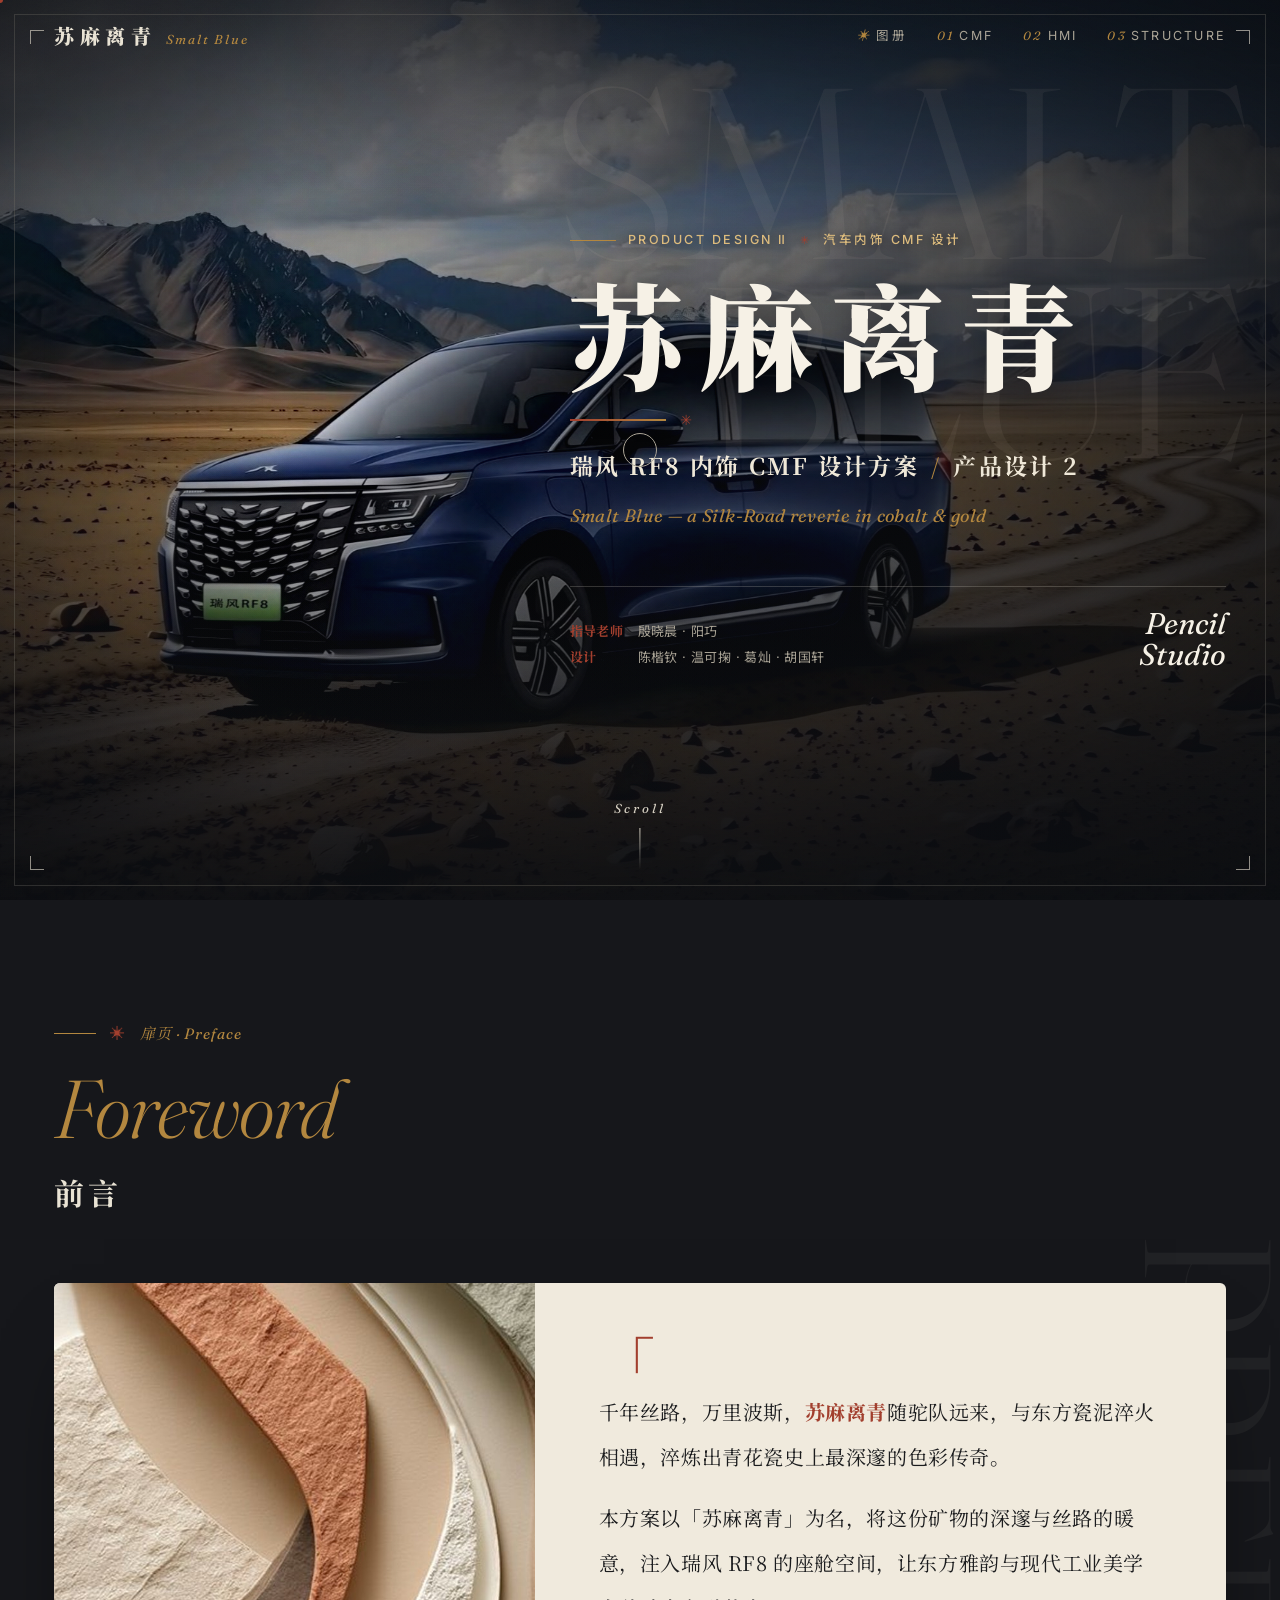
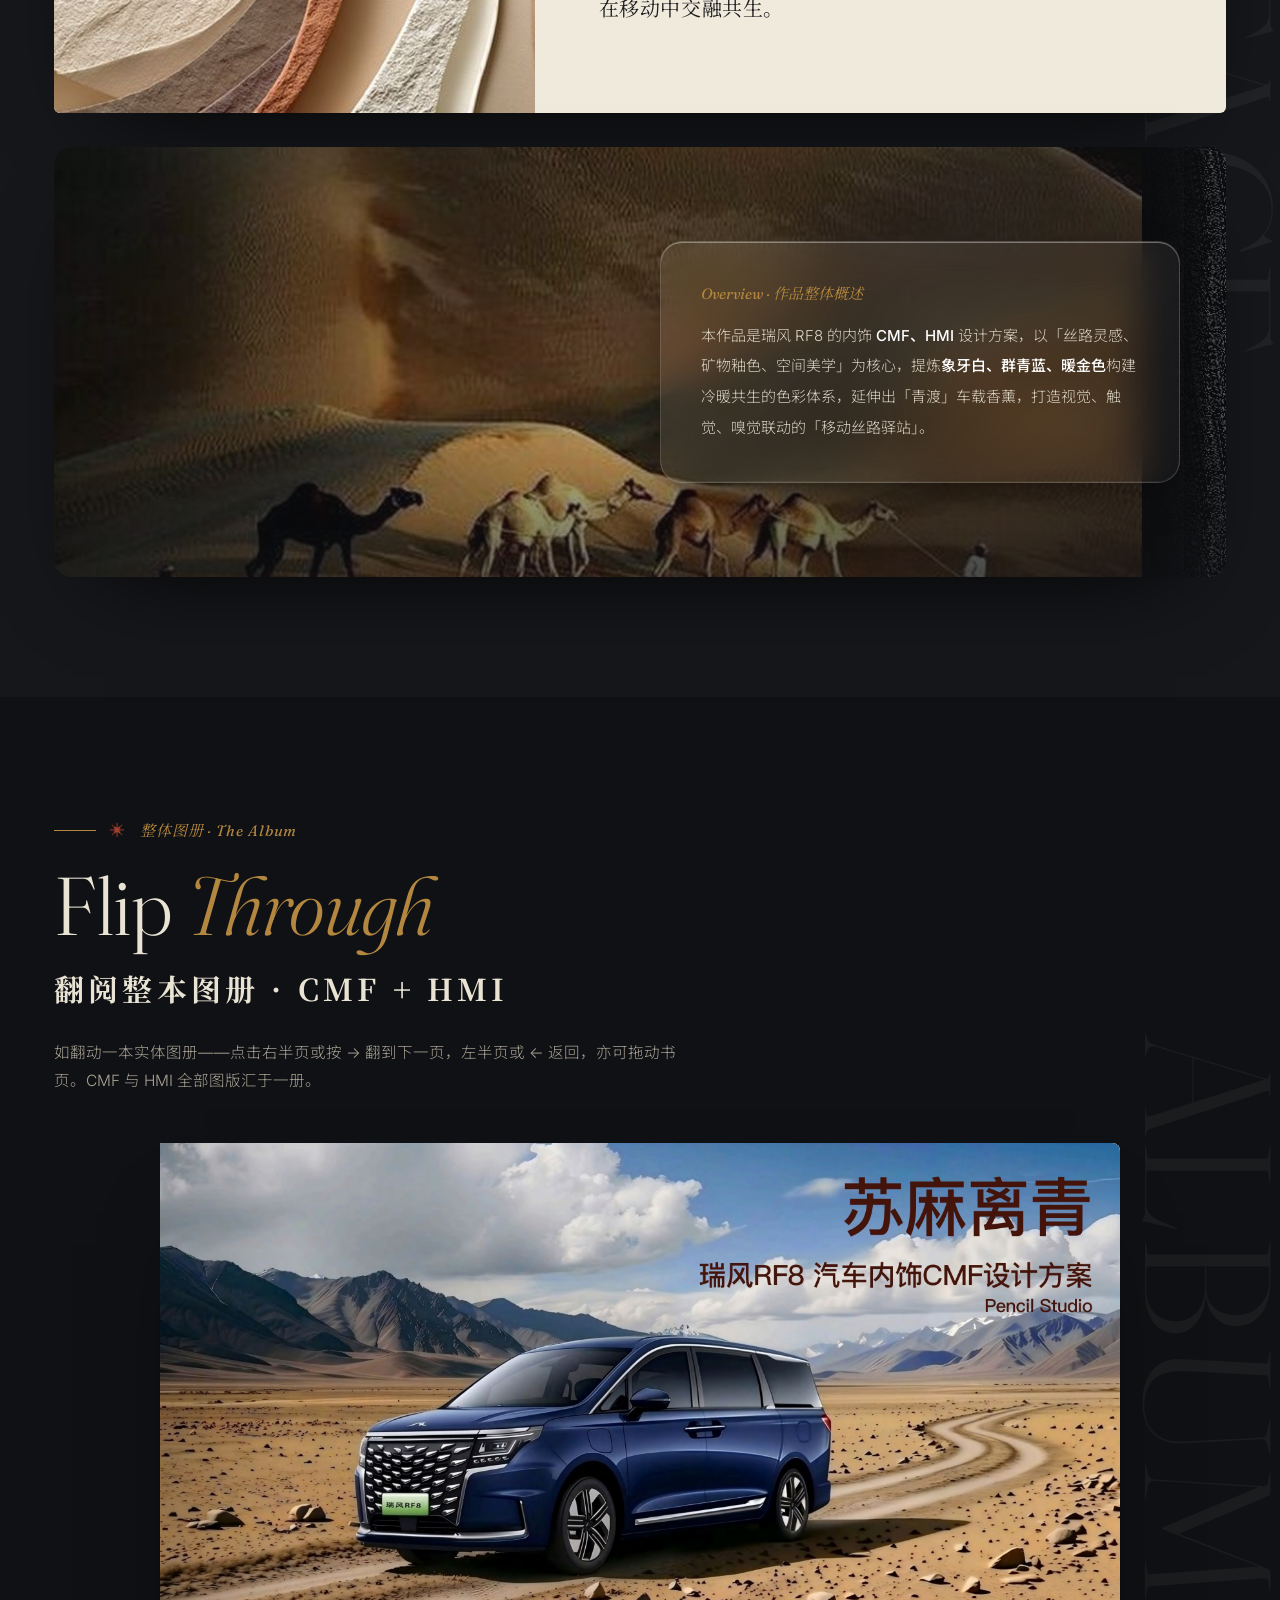
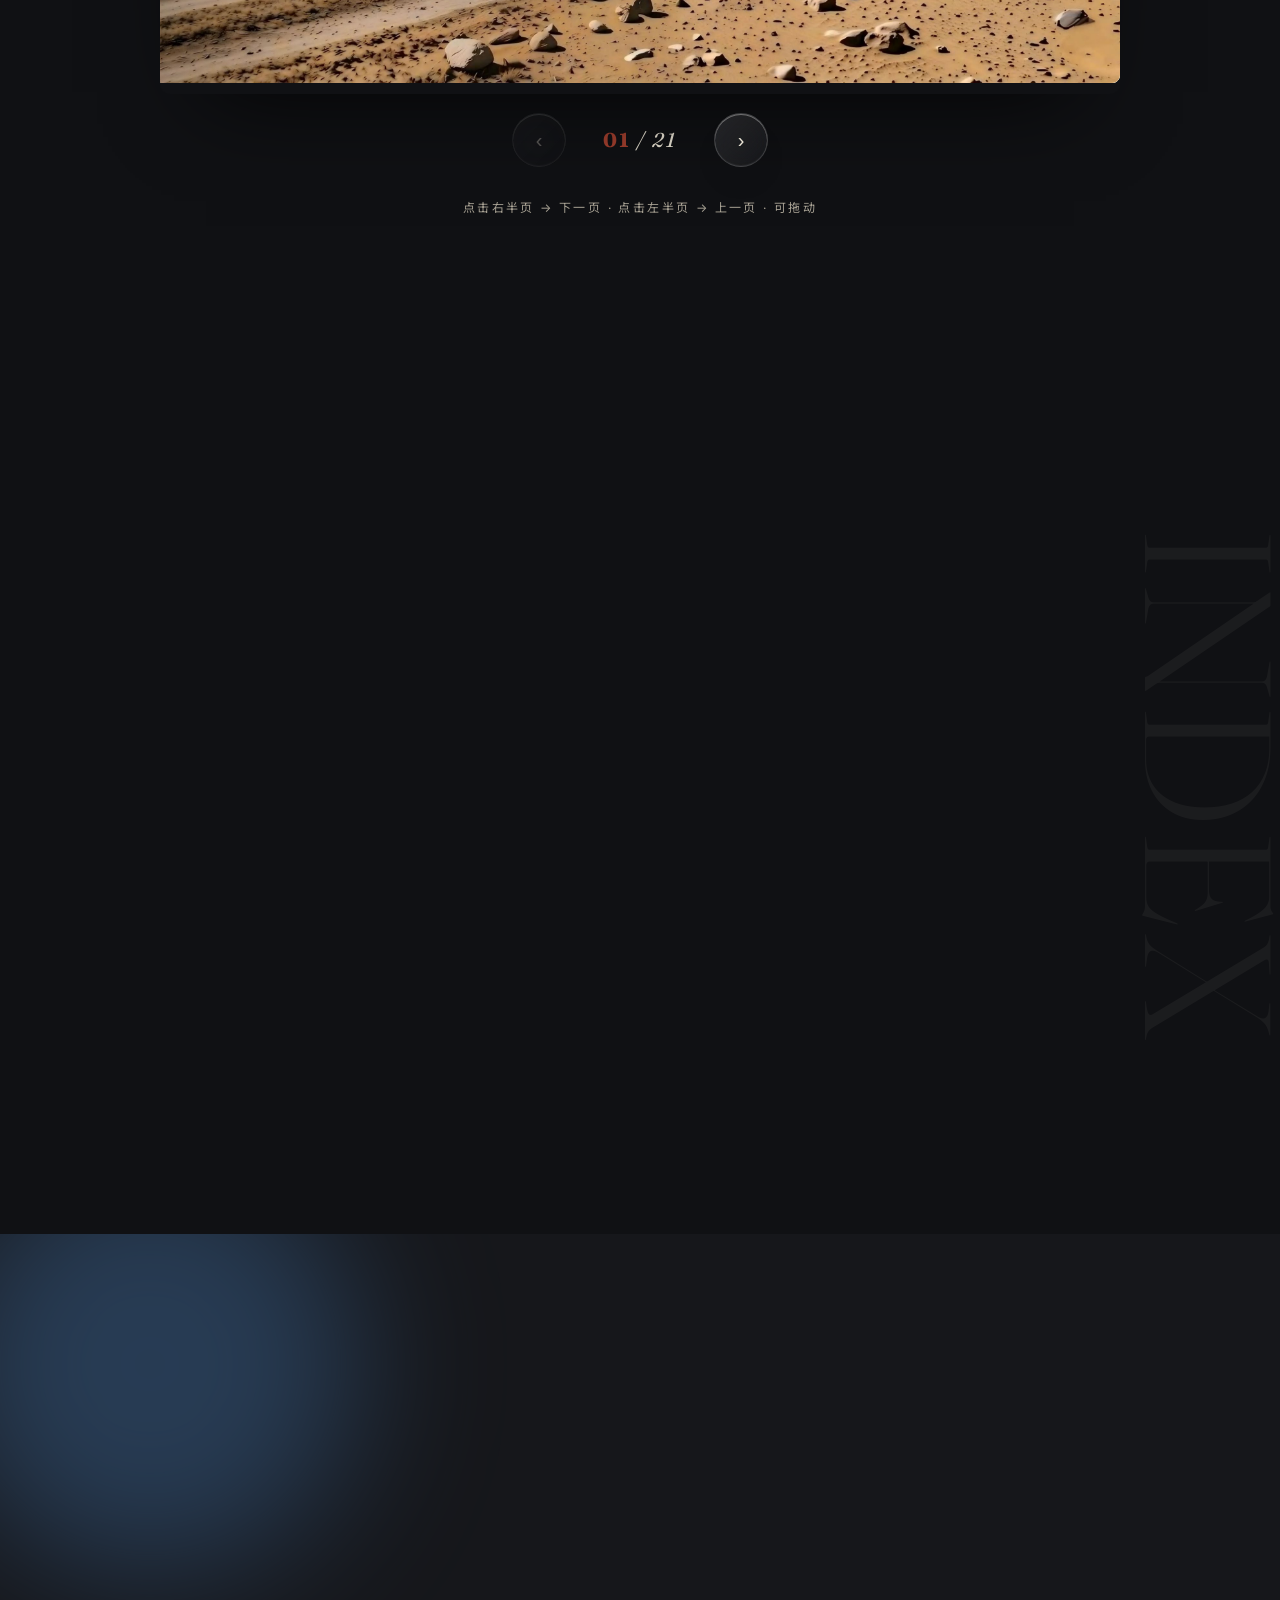
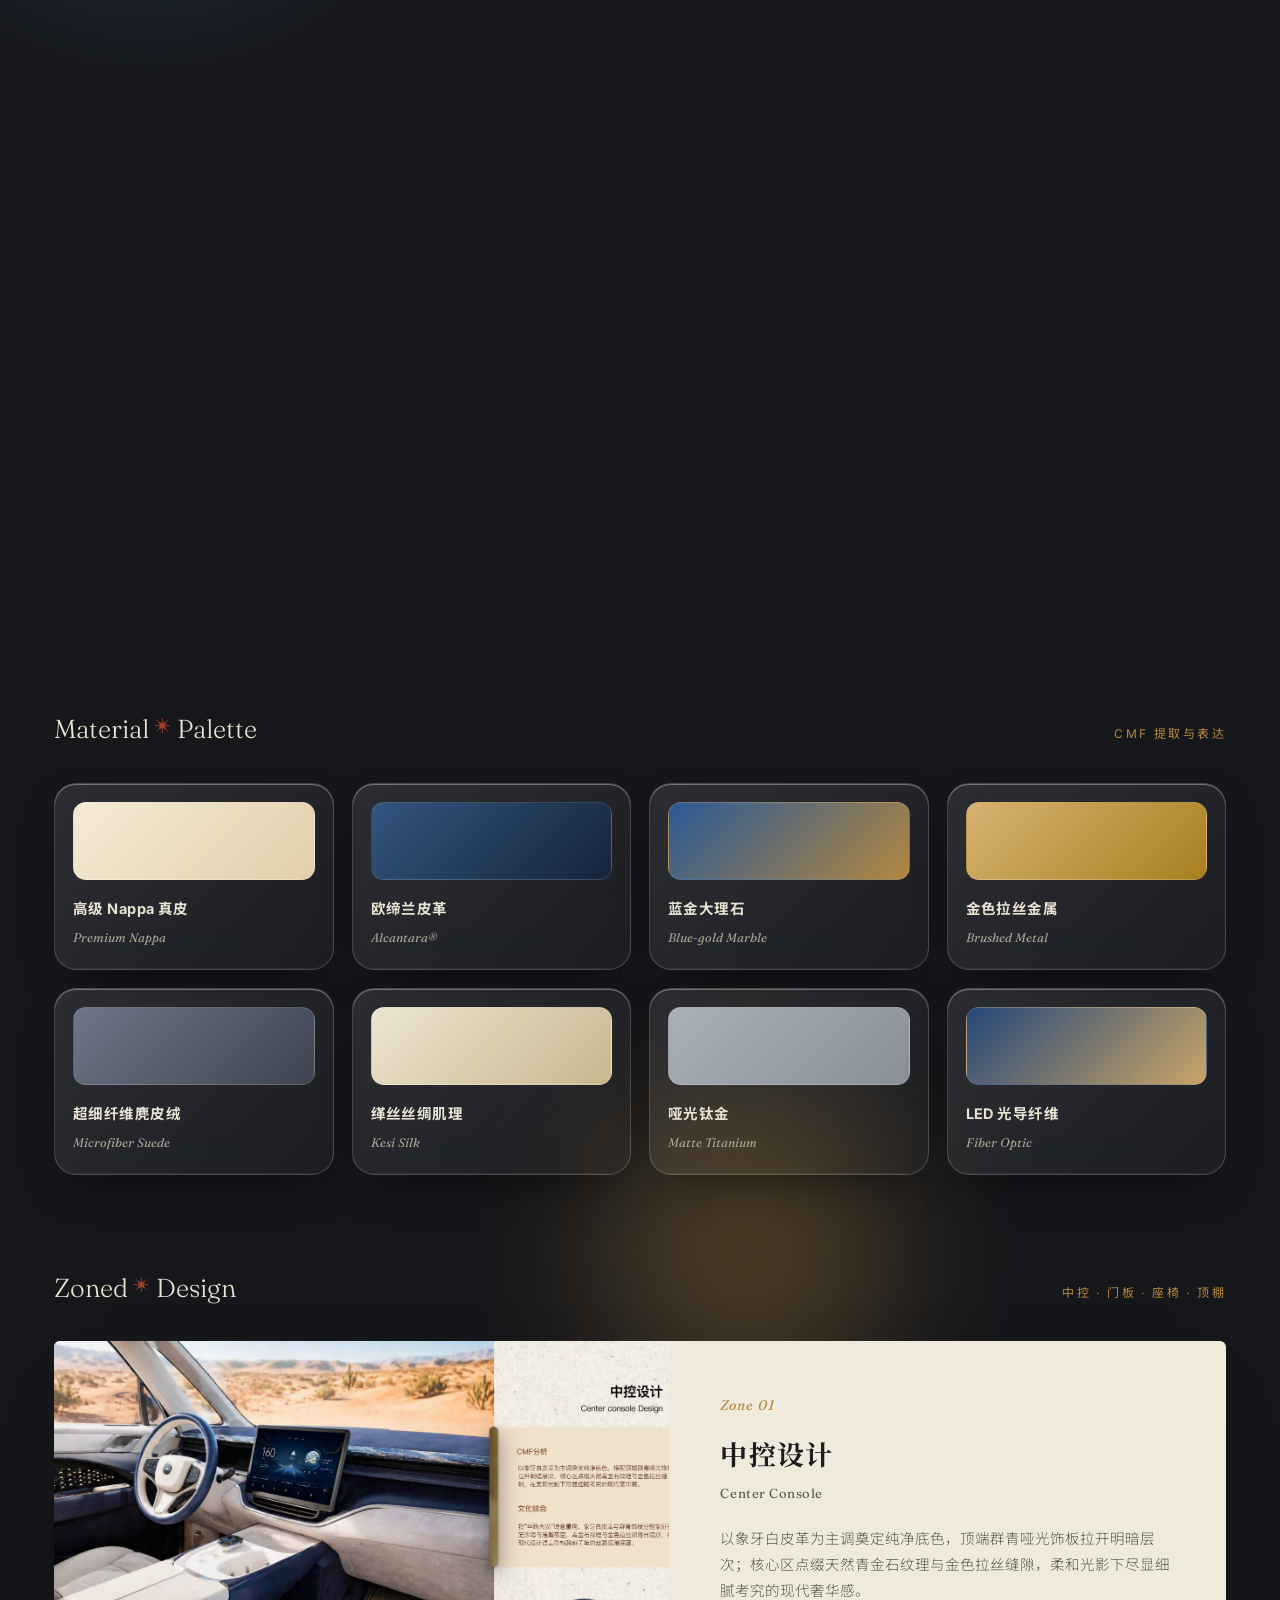
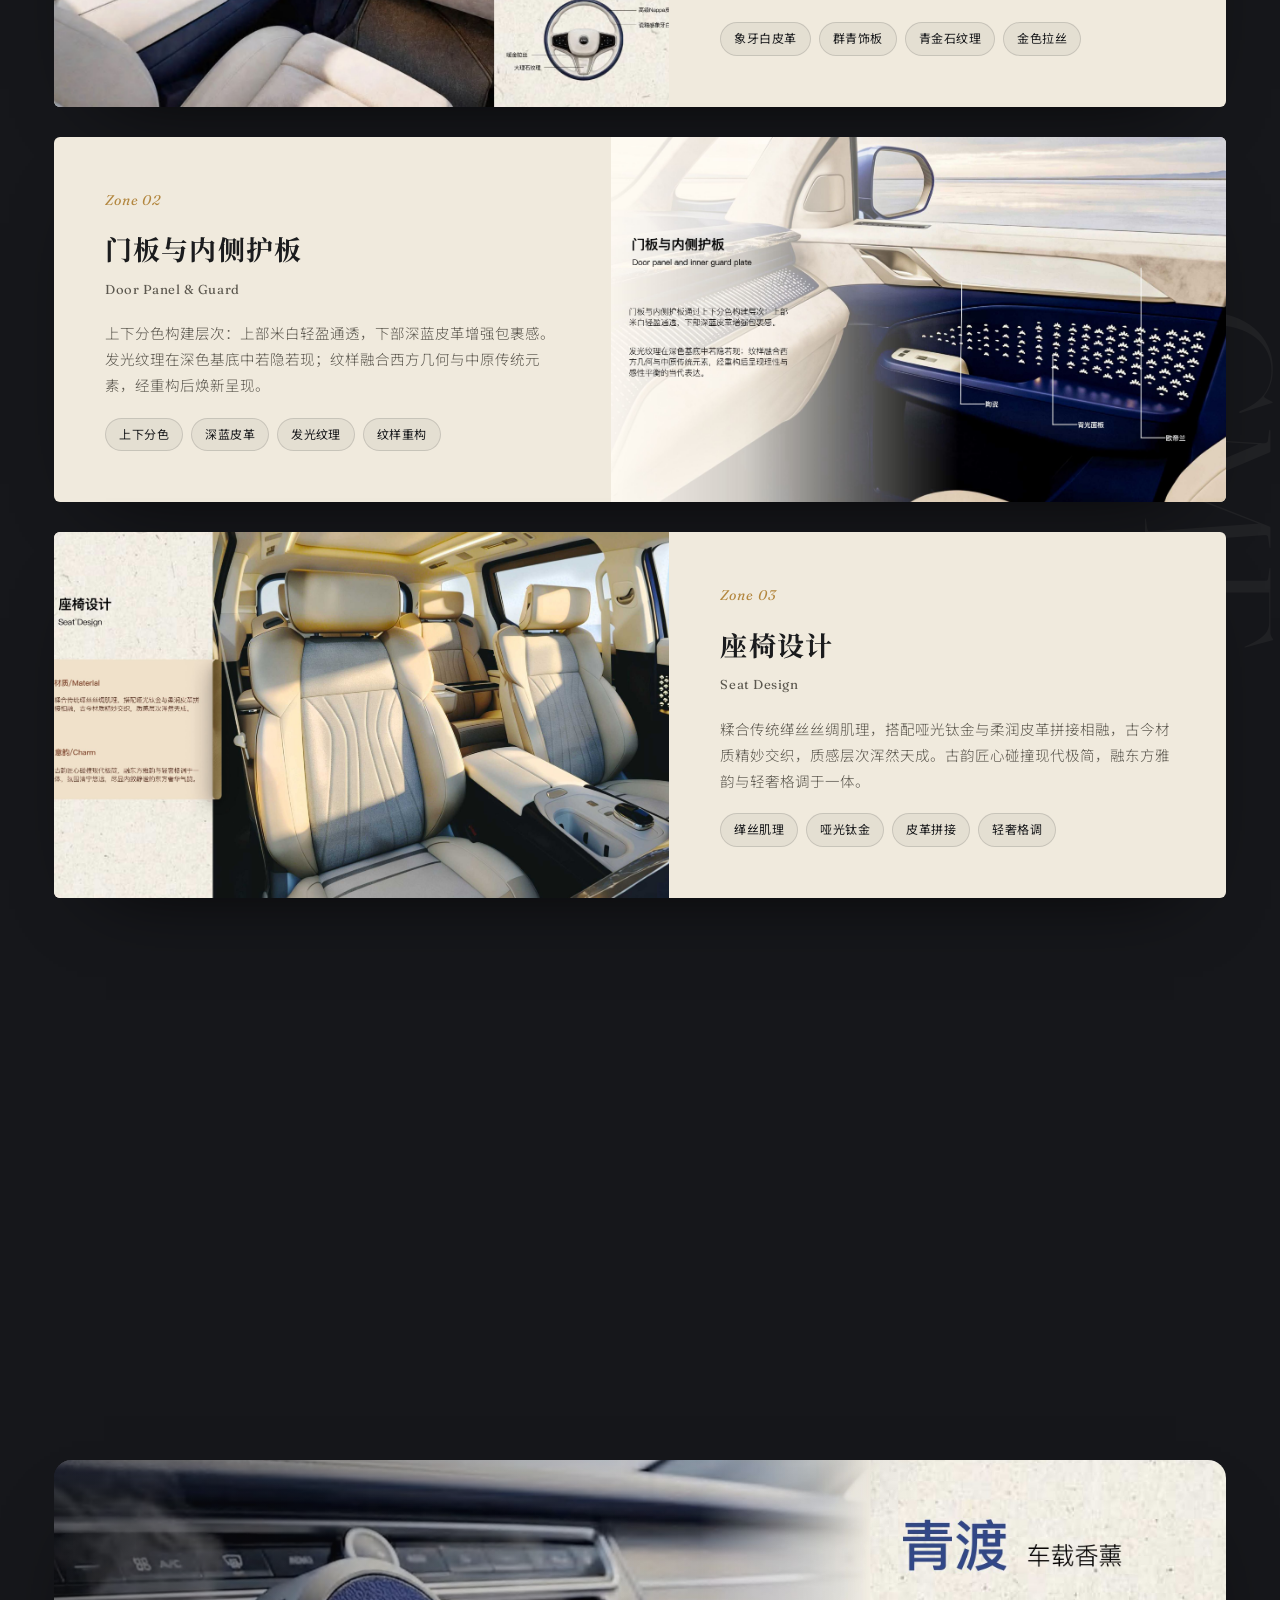
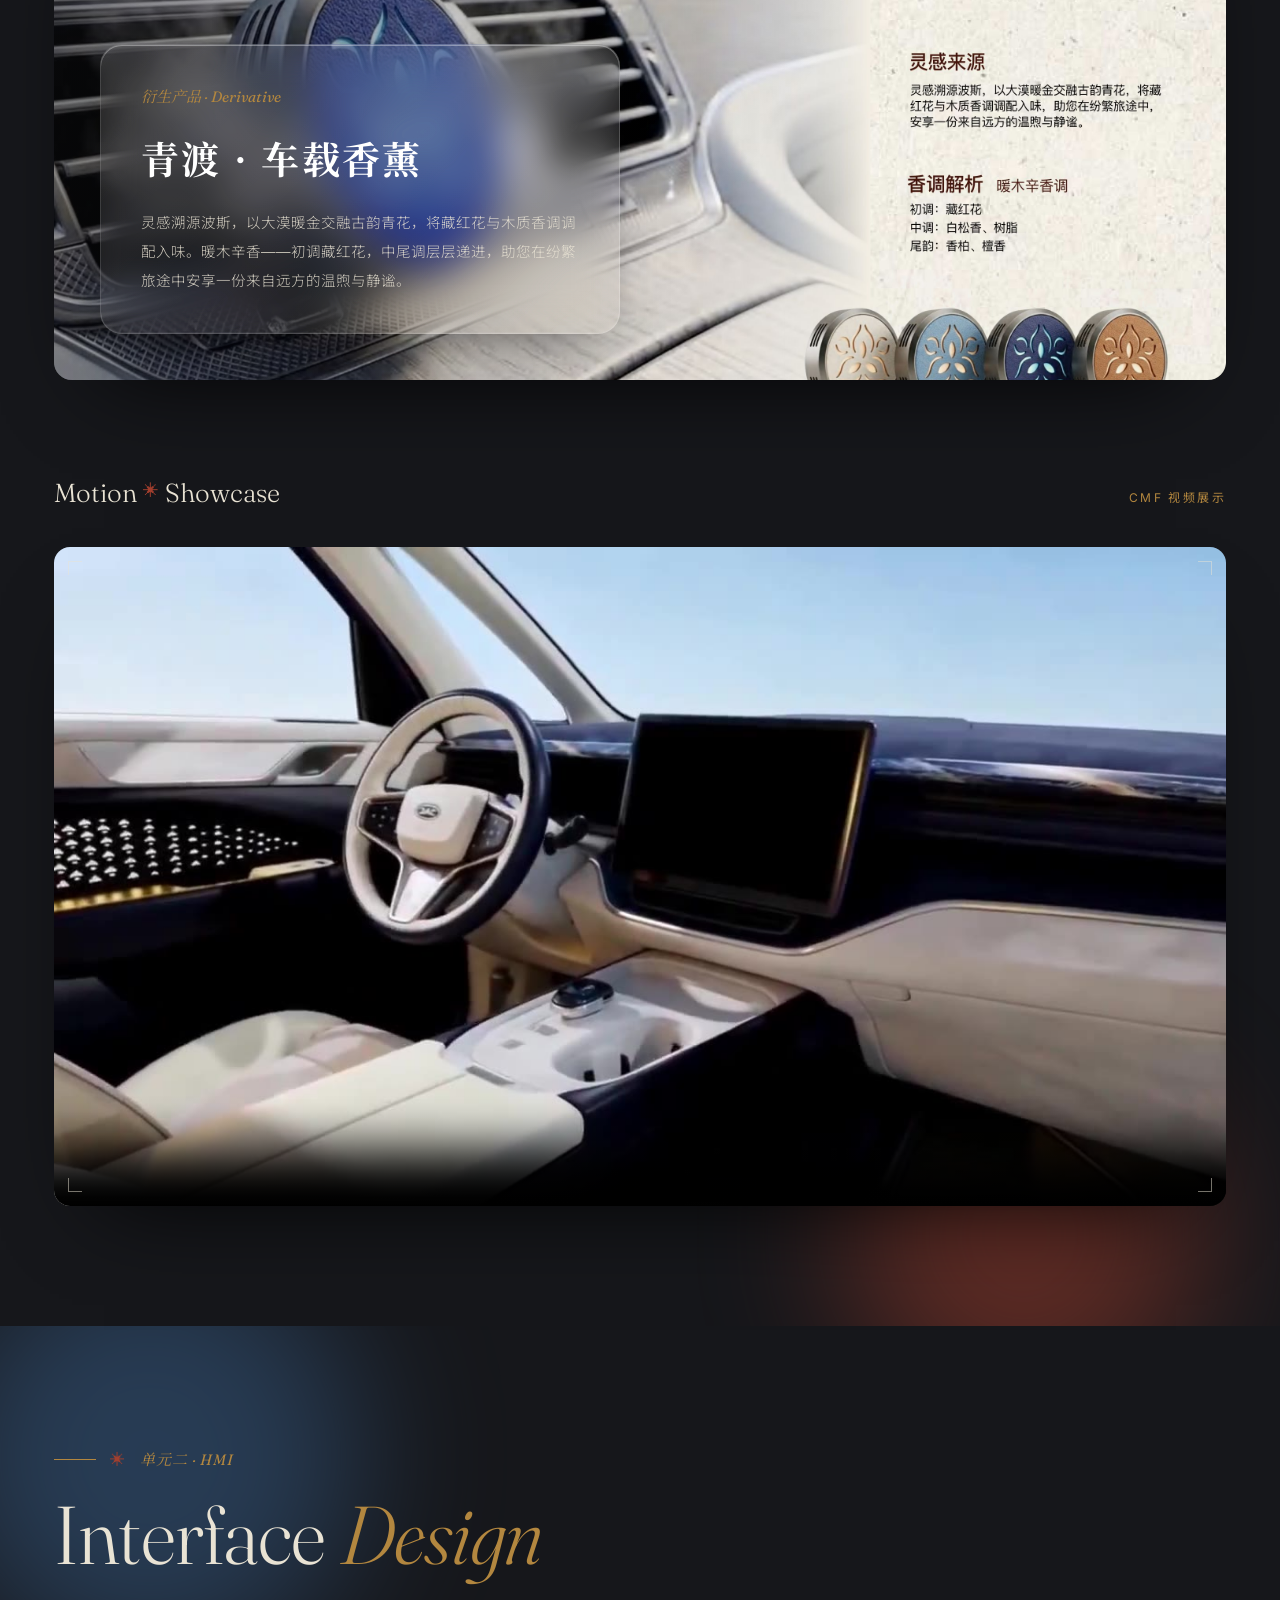
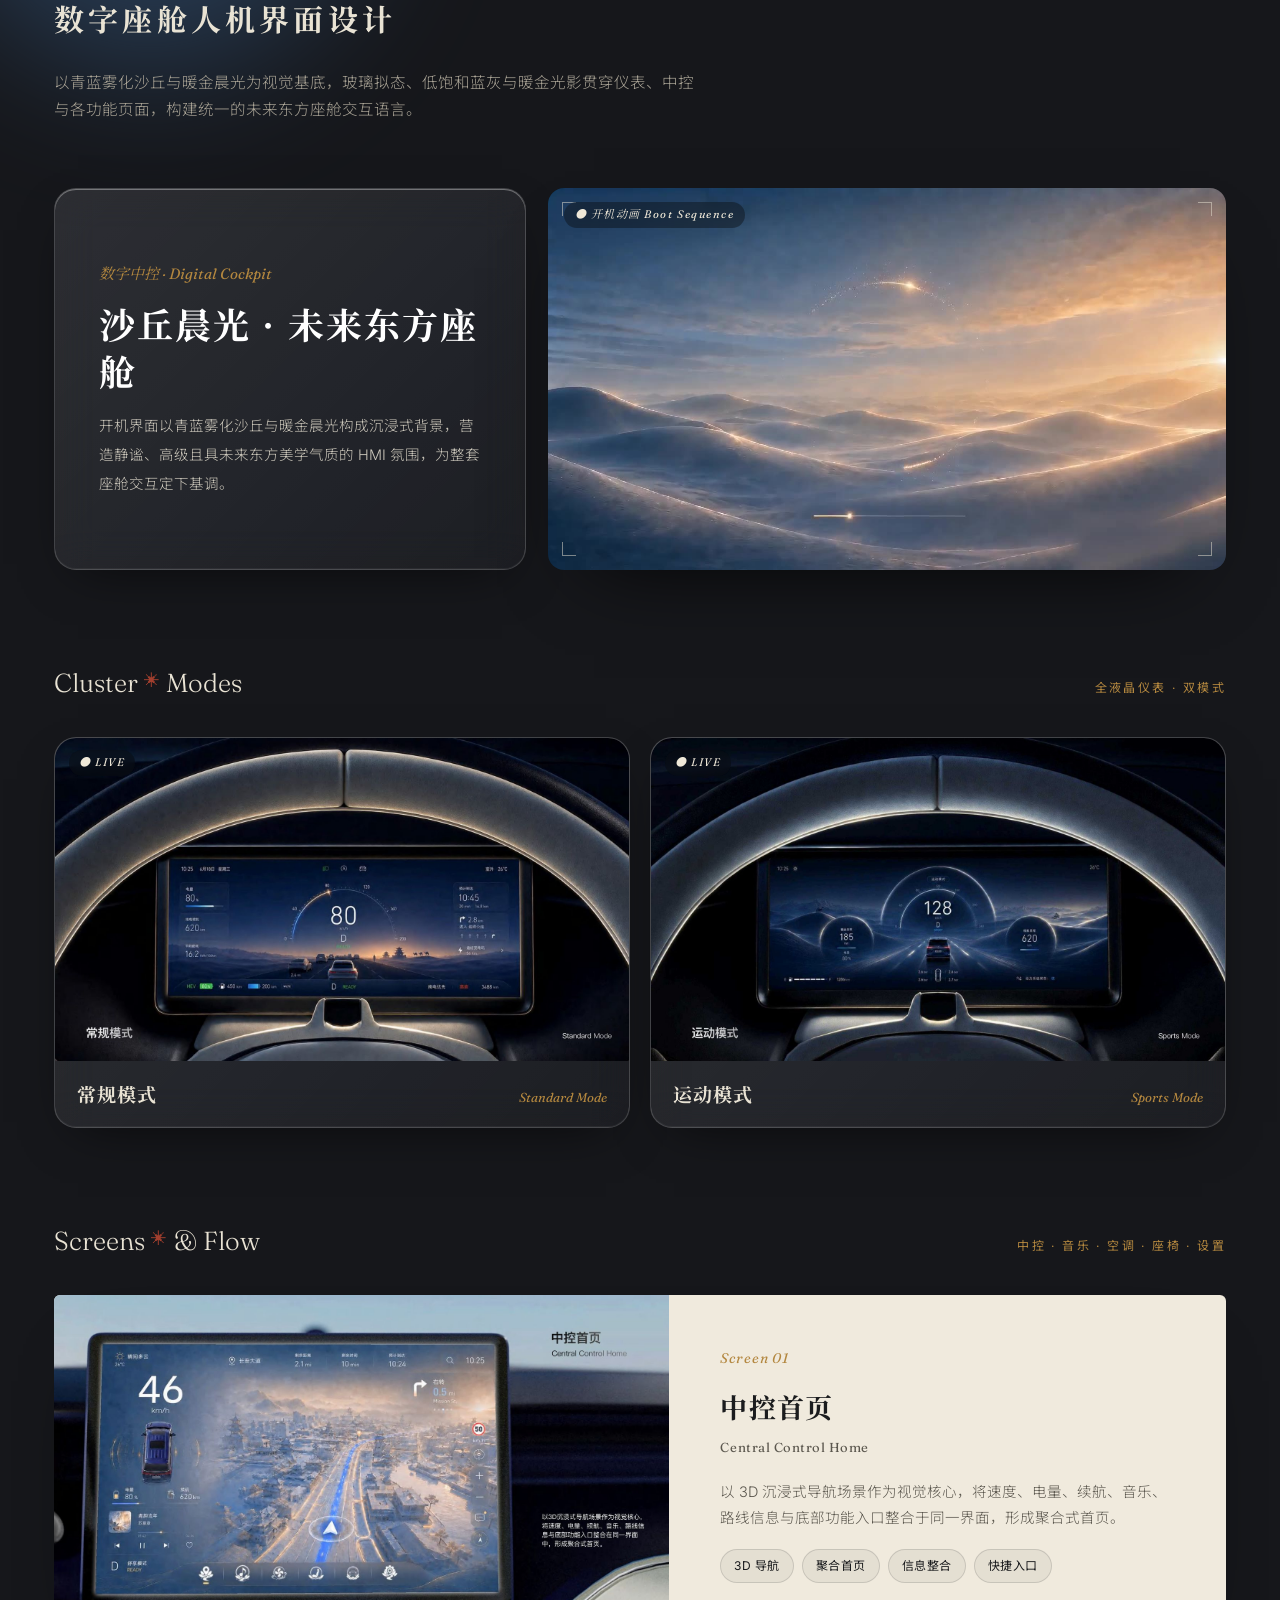
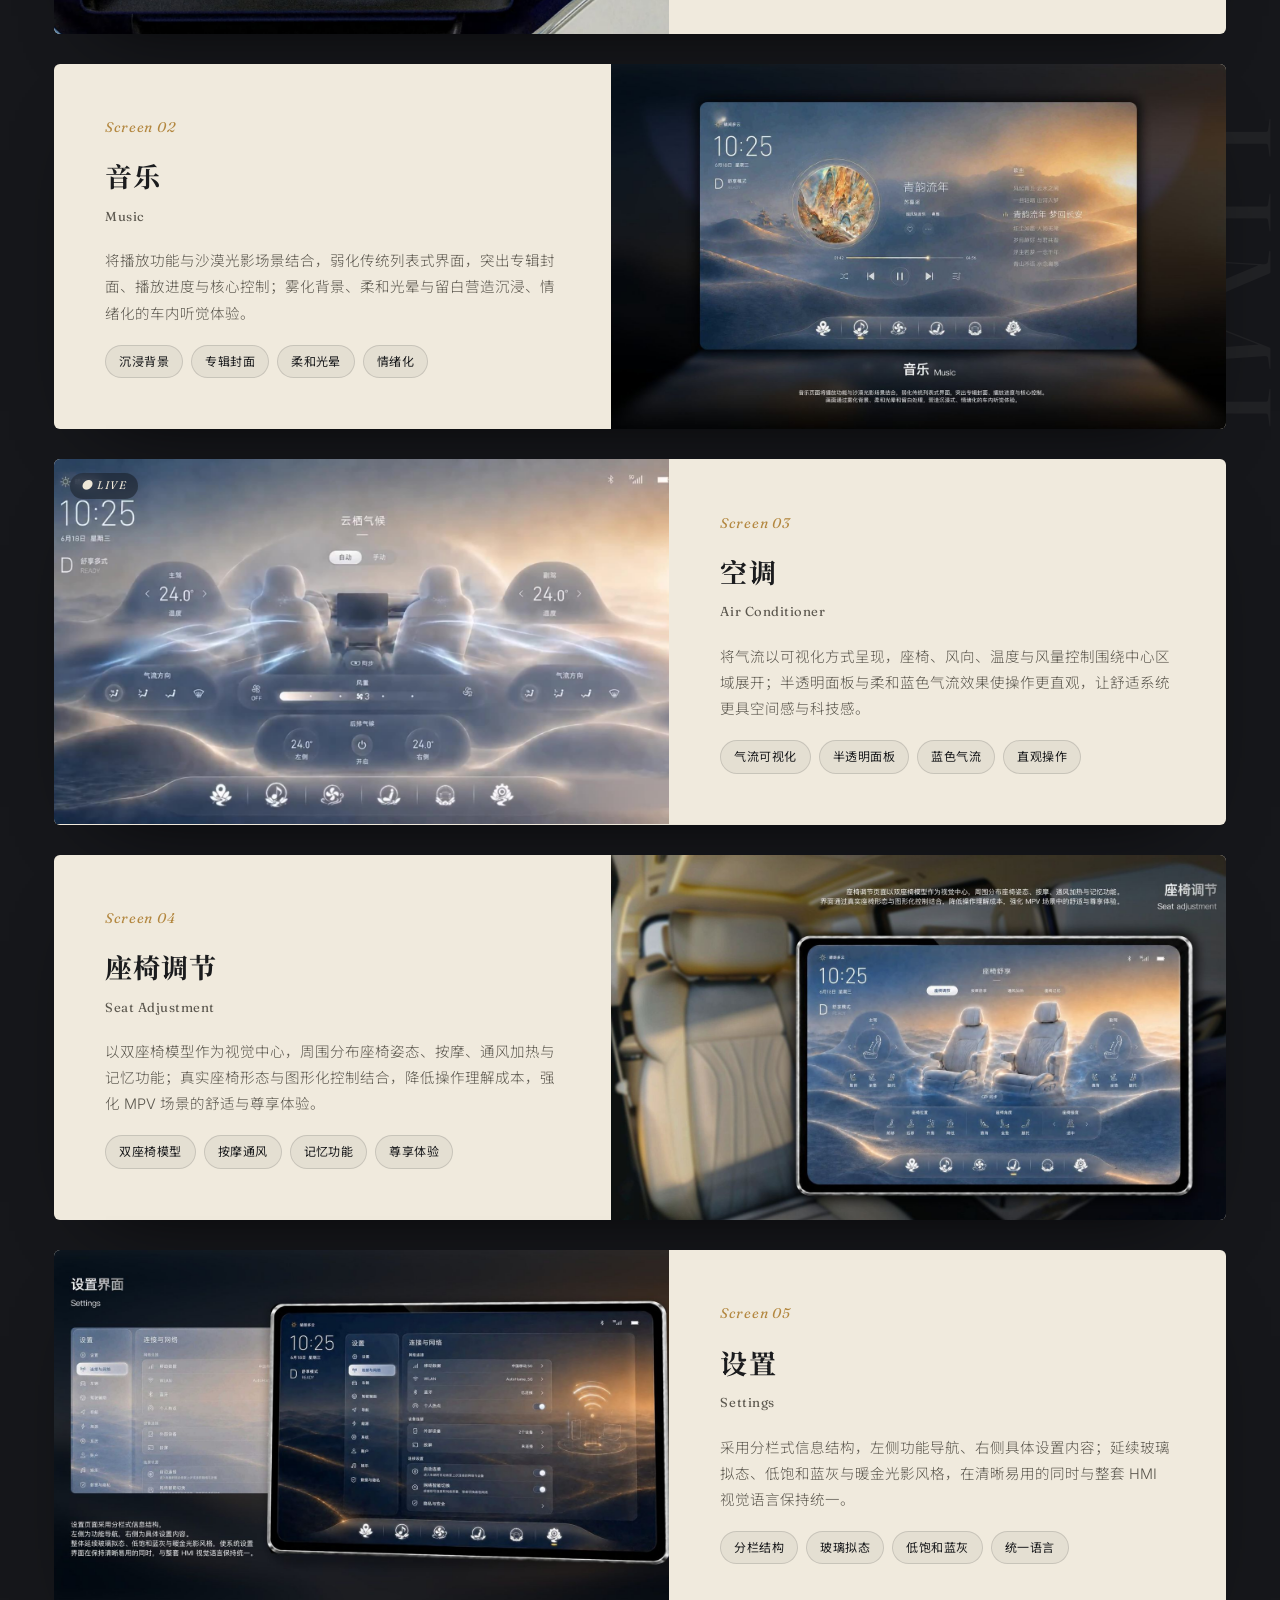
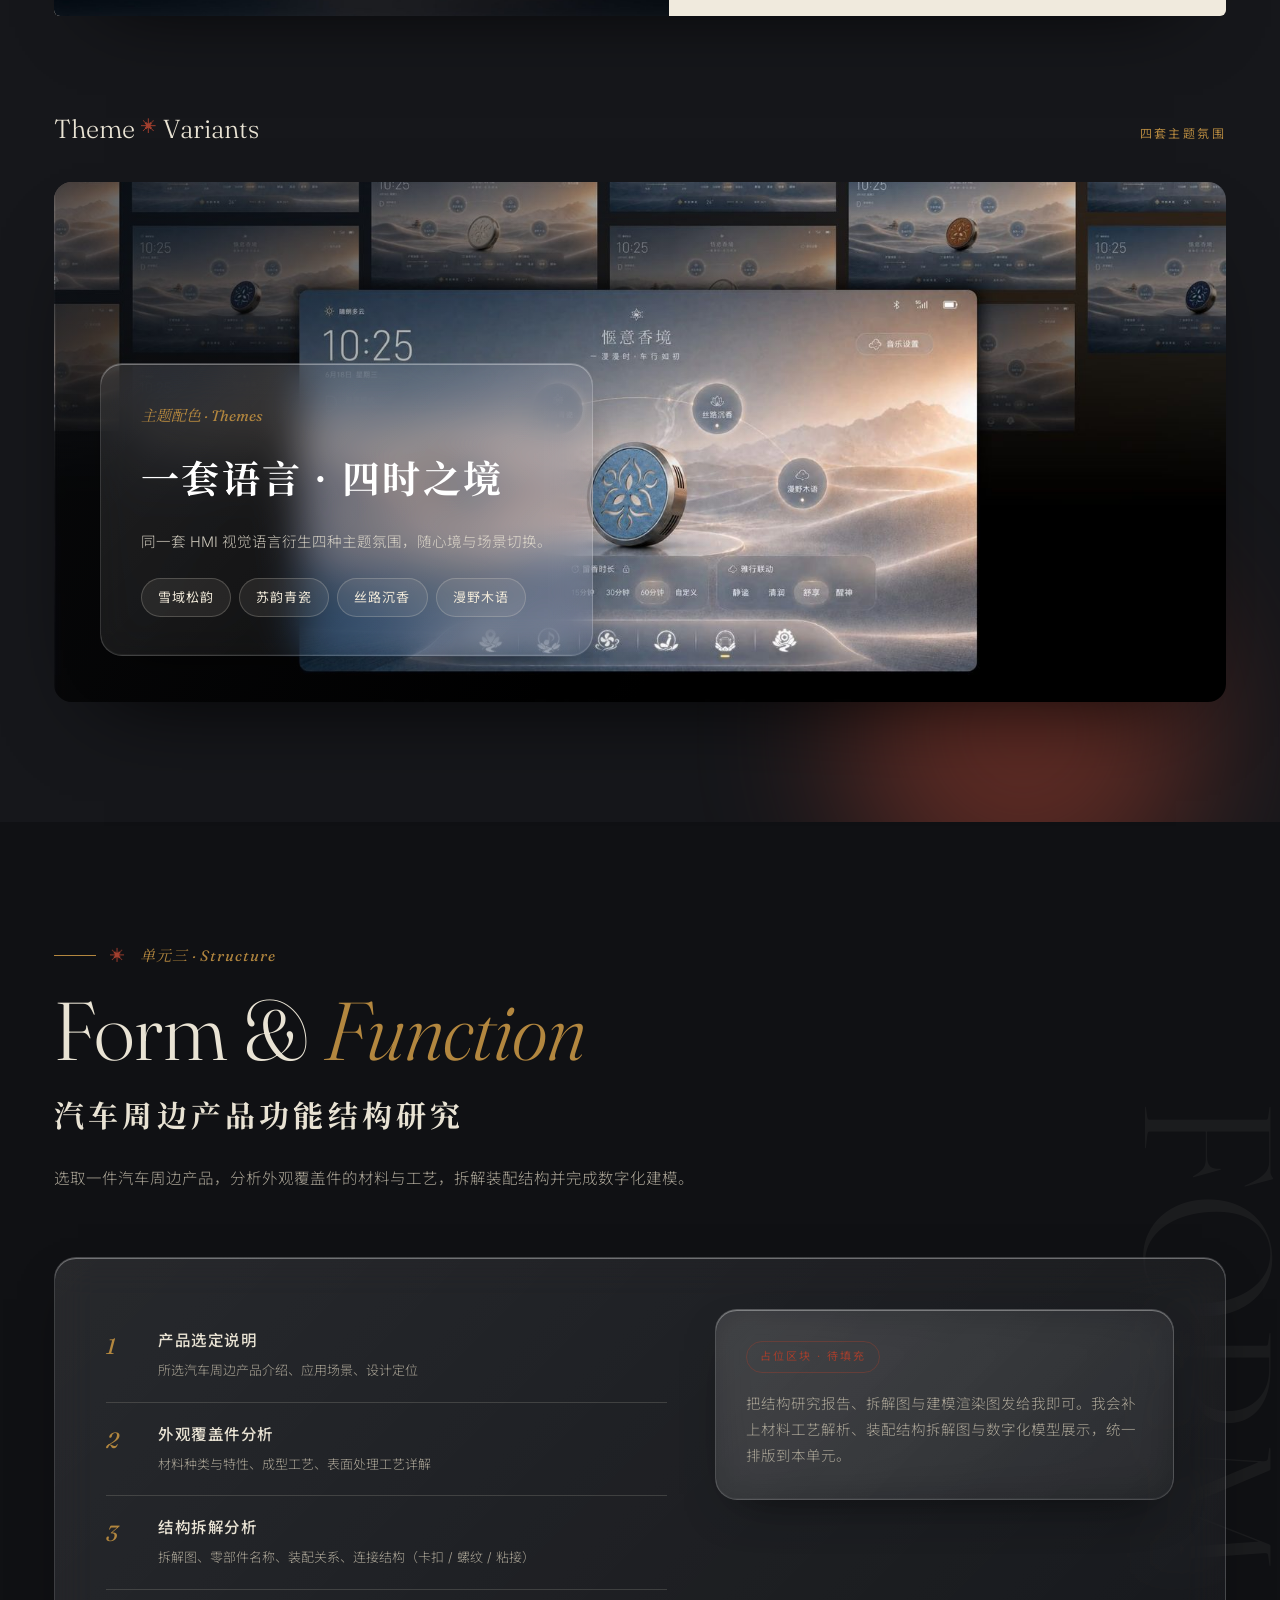
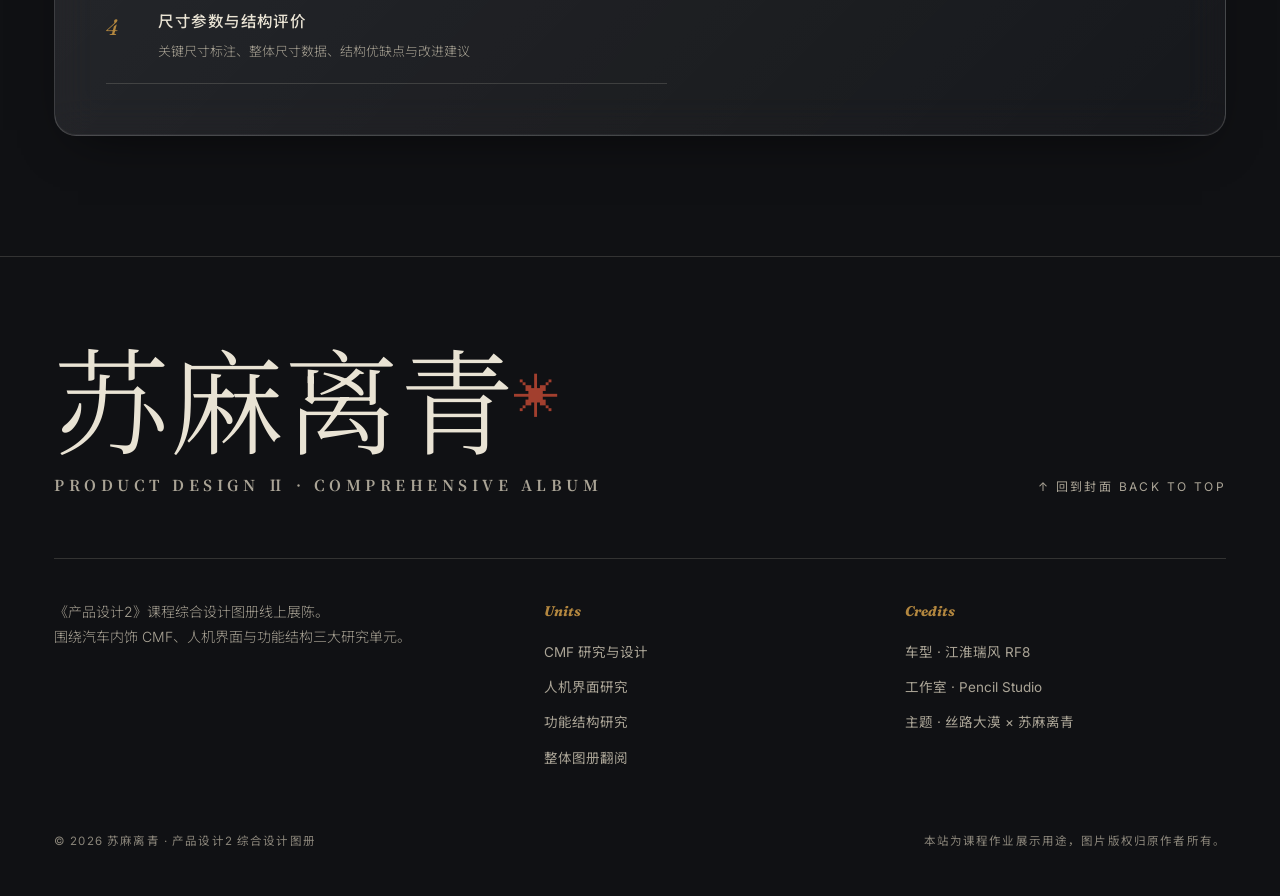
==== commit 61ceb35f: "feat(video): 空调界面分区左图替换为循环播放视频 - HMI 空调 zone 左侧静态图→循环视频(autoplay muted loop)，带 LIVE 角标与海报帧 - 原片 HEVC" ====
--- a/index.html
+++ b/index.html
@@ -312,7 +312,7 @@
         </div>
       </div>
       <div class="zone reveal">
-        <div class="pic" data-src="assets/hmi/screen-06.jpg" data-hot><img src="assets/hmi/screen-06.jpg" alt="空调界面"></div>
+        <div class="pic pic-video"><video src="assets/video/ac-screen.mp4" poster="assets/img/ac-poster.jpg" autoplay muted loop playsinline preload="auto"></video></div>
         <div class="body">
           <div class="n">Screen 03</div><h4>空调</h4><div class="en">Air Conditioner</div>
           <p>将气流以可视化方式呈现，座椅、风向、温度与风量控制围绕中心区域展开；半透明面板与柔和蓝色气流效果使操作更直观，让舒适系统更具空间感与科技感。</p>
--- a/assets/css/style.css
+++ b/assets/css/style.css
@@ -209,8 +209,12 @@
 .zone:nth-child(even){direction:rtl}
 .zone:nth-child(even)>*{direction:ltr}
 .zone .pic{position:relative;min-height:330px;overflow:hidden}
-.zone .pic img{position:absolute;inset:0;width:100%;height:100%;object-fit:cover;transition:transform .9s cubic-bezier(.2,.7,.2,1)}
+.zone .pic img,.zone .pic video{position:absolute;inset:0;width:100%;height:100%;object-fit:cover;transition:transform .9s cubic-bezier(.2,.7,.2,1)}
 .zone:hover .pic img{transform:scale(1.06)}
+.zone .pic-video{cursor:default}
+.zone .pic-video::after{content:"● LIVE";position:absolute;top:14px;left:16px;z-index:3;
+  font-family:var(--display);font-style:italic;font-size:11px;letter-spacing:.14em;color:#efe8d8;
+  background:rgba(10,12,16,.42);padding:3px 11px;border-radius:20px;backdrop-filter:blur(6px)}
 .zone .body{padding:clamp(30px,4vw,52px);display:flex;flex-direction:column;justify-content:center;color:var(--ink)}
 .zone .body .n{font-family:var(--display);font-style:italic;font-size:14px;color:var(--gold);letter-spacing:.06em;margin-bottom:12px}
 .zone .body h4{font-family:var(--serif);font-weight:700;font-size:27px;color:var(--ink);margin-bottom:4px;letter-spacing:.04em}
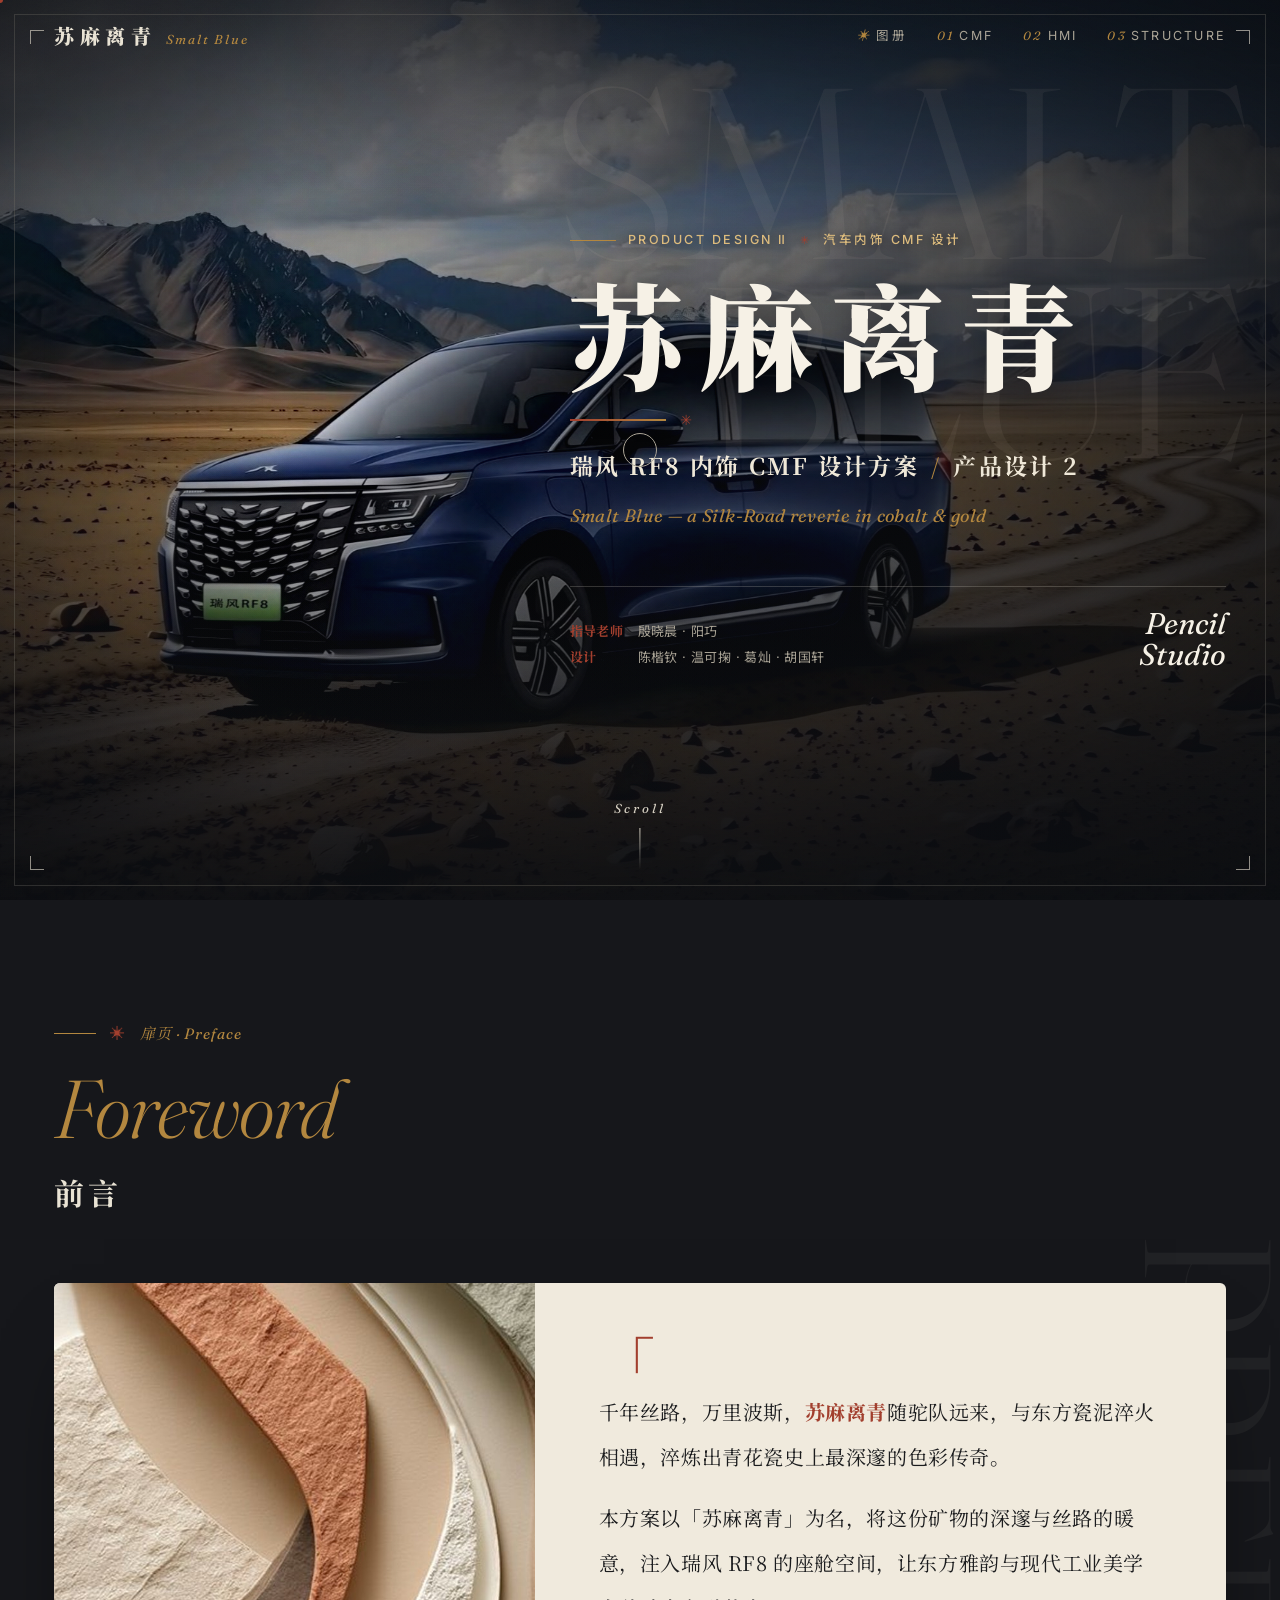
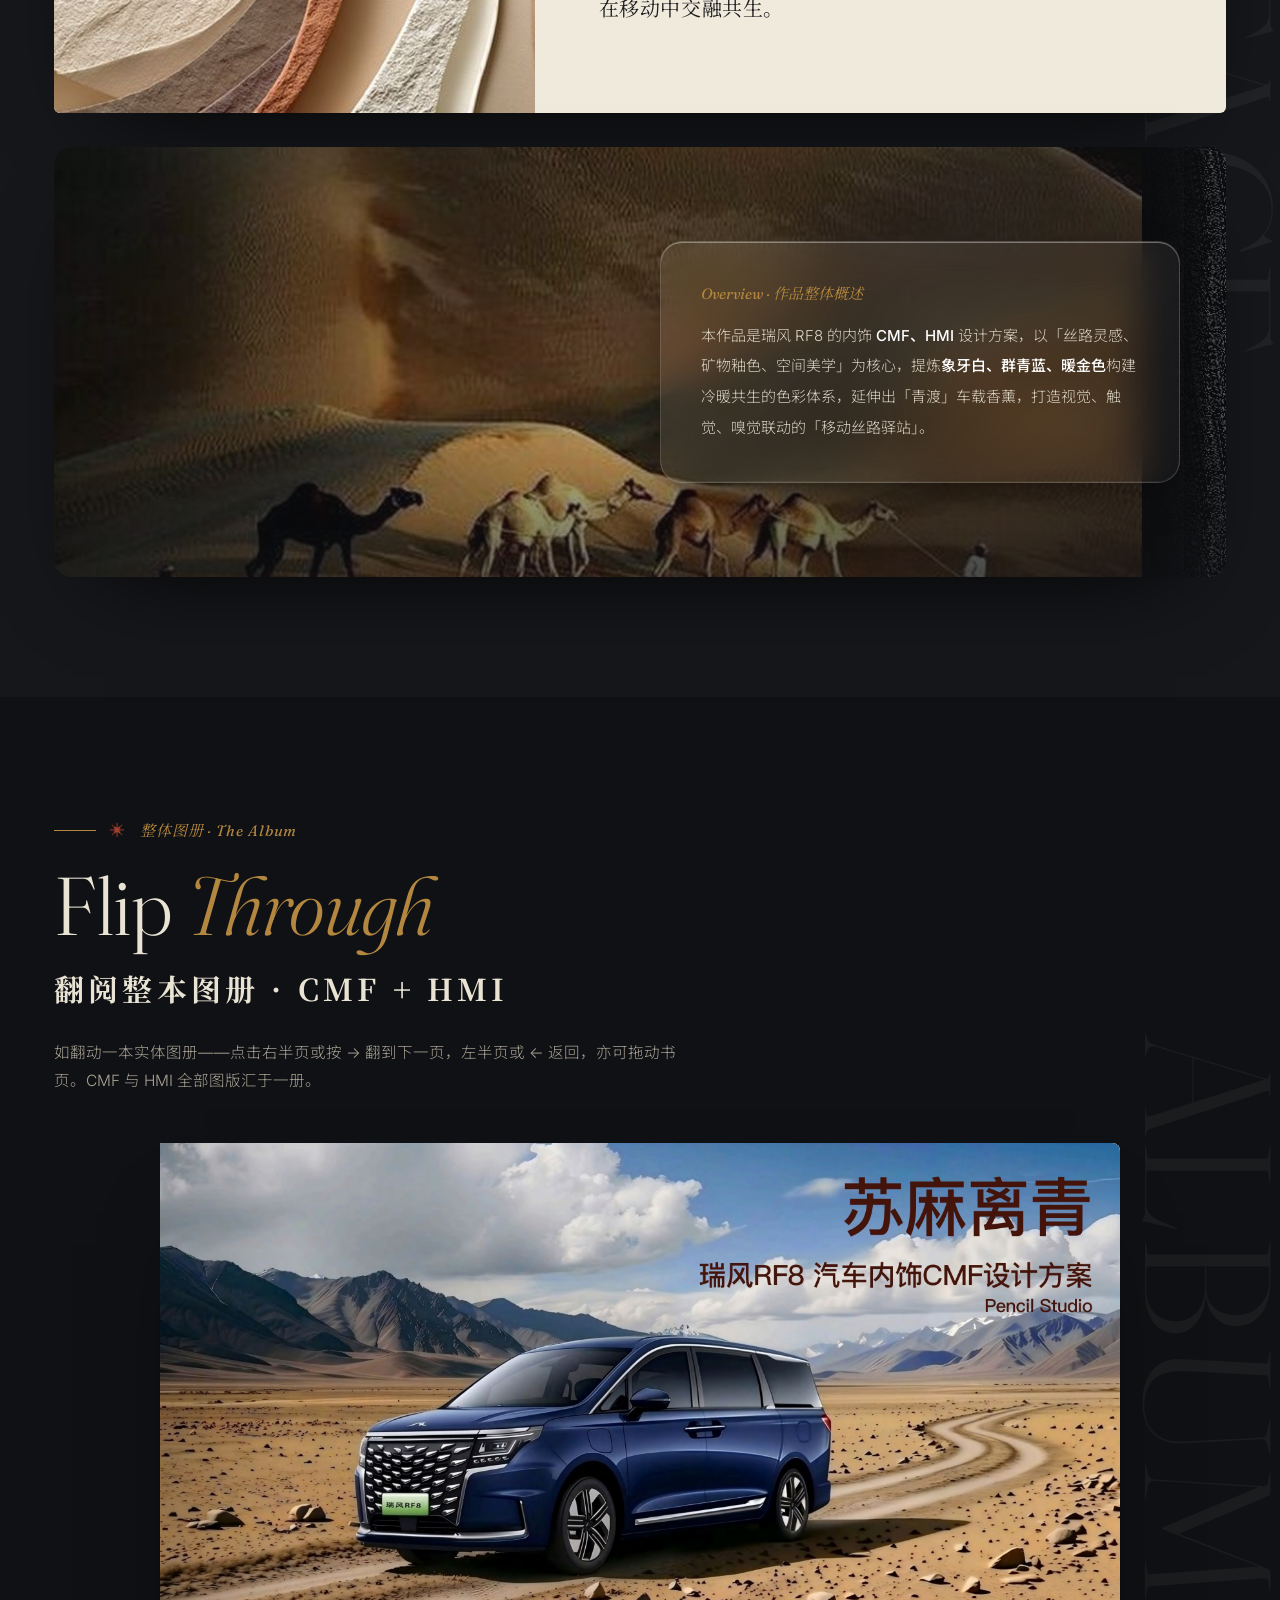
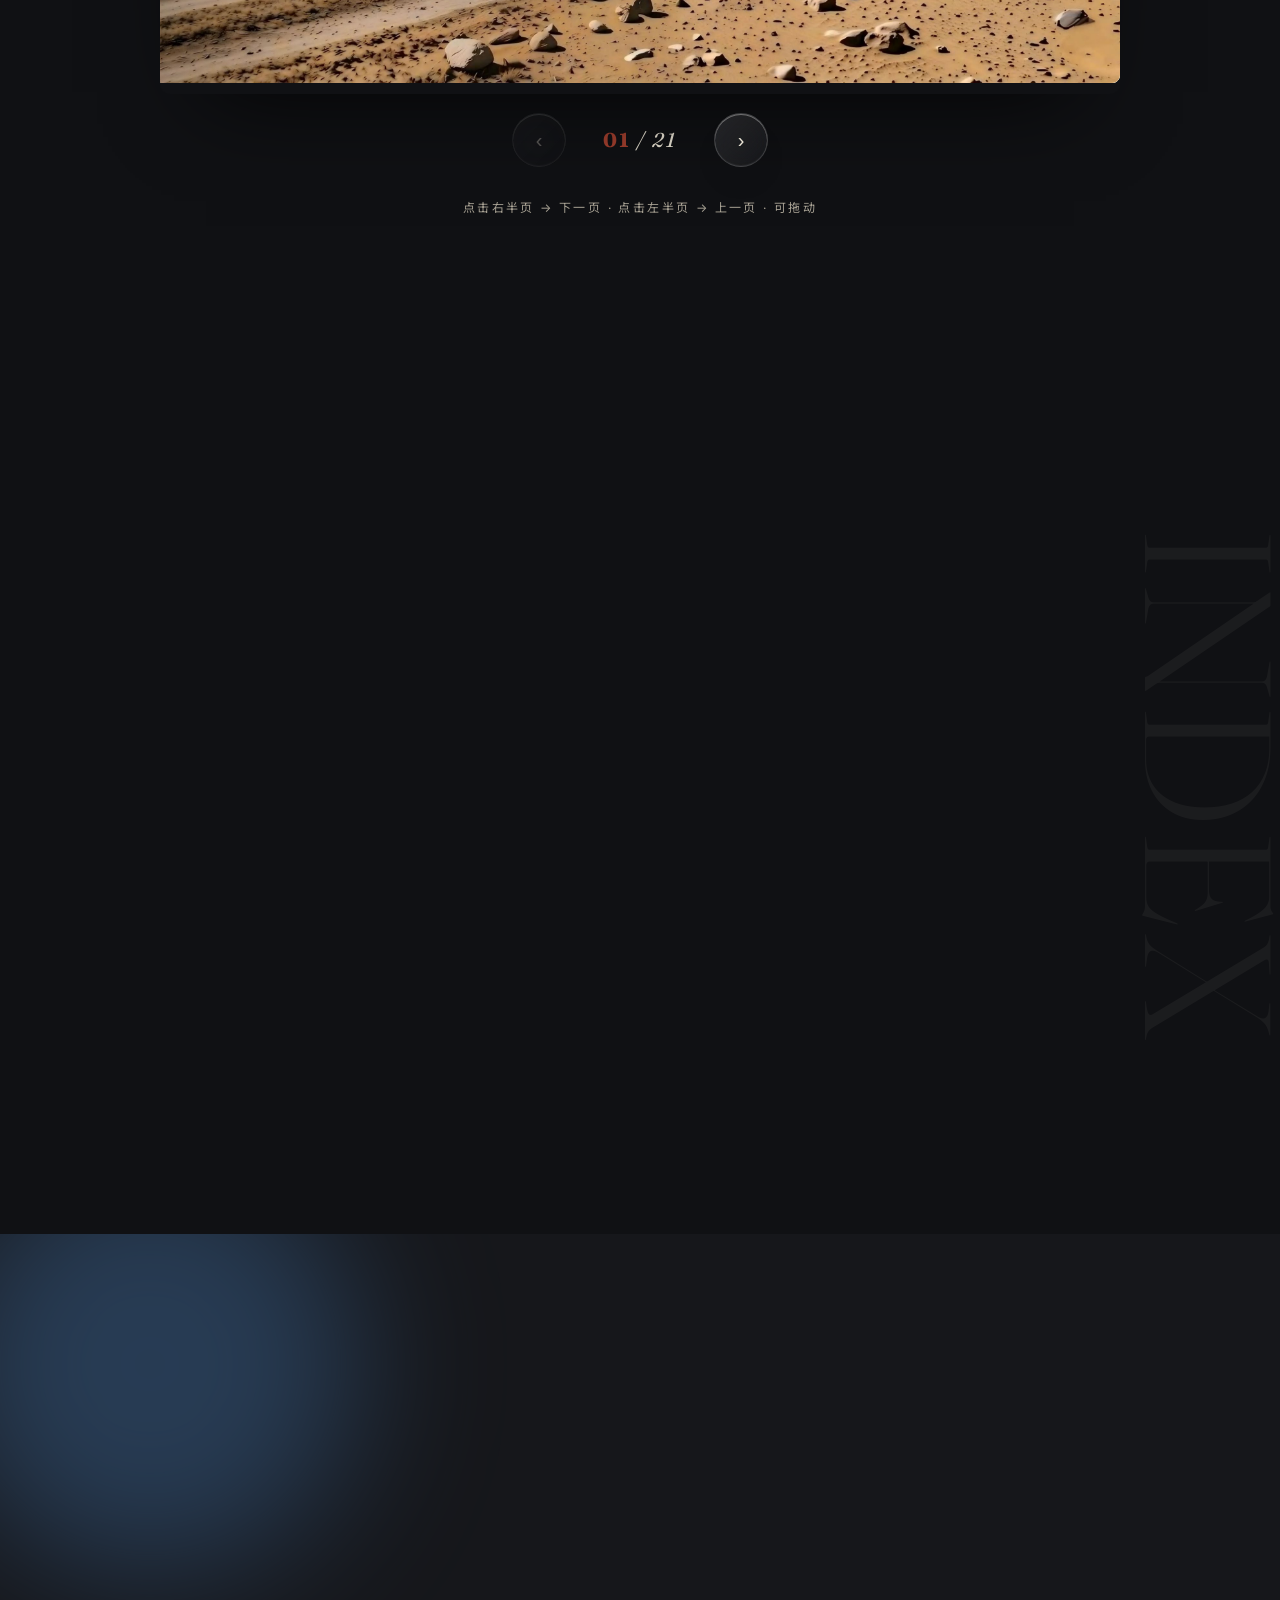
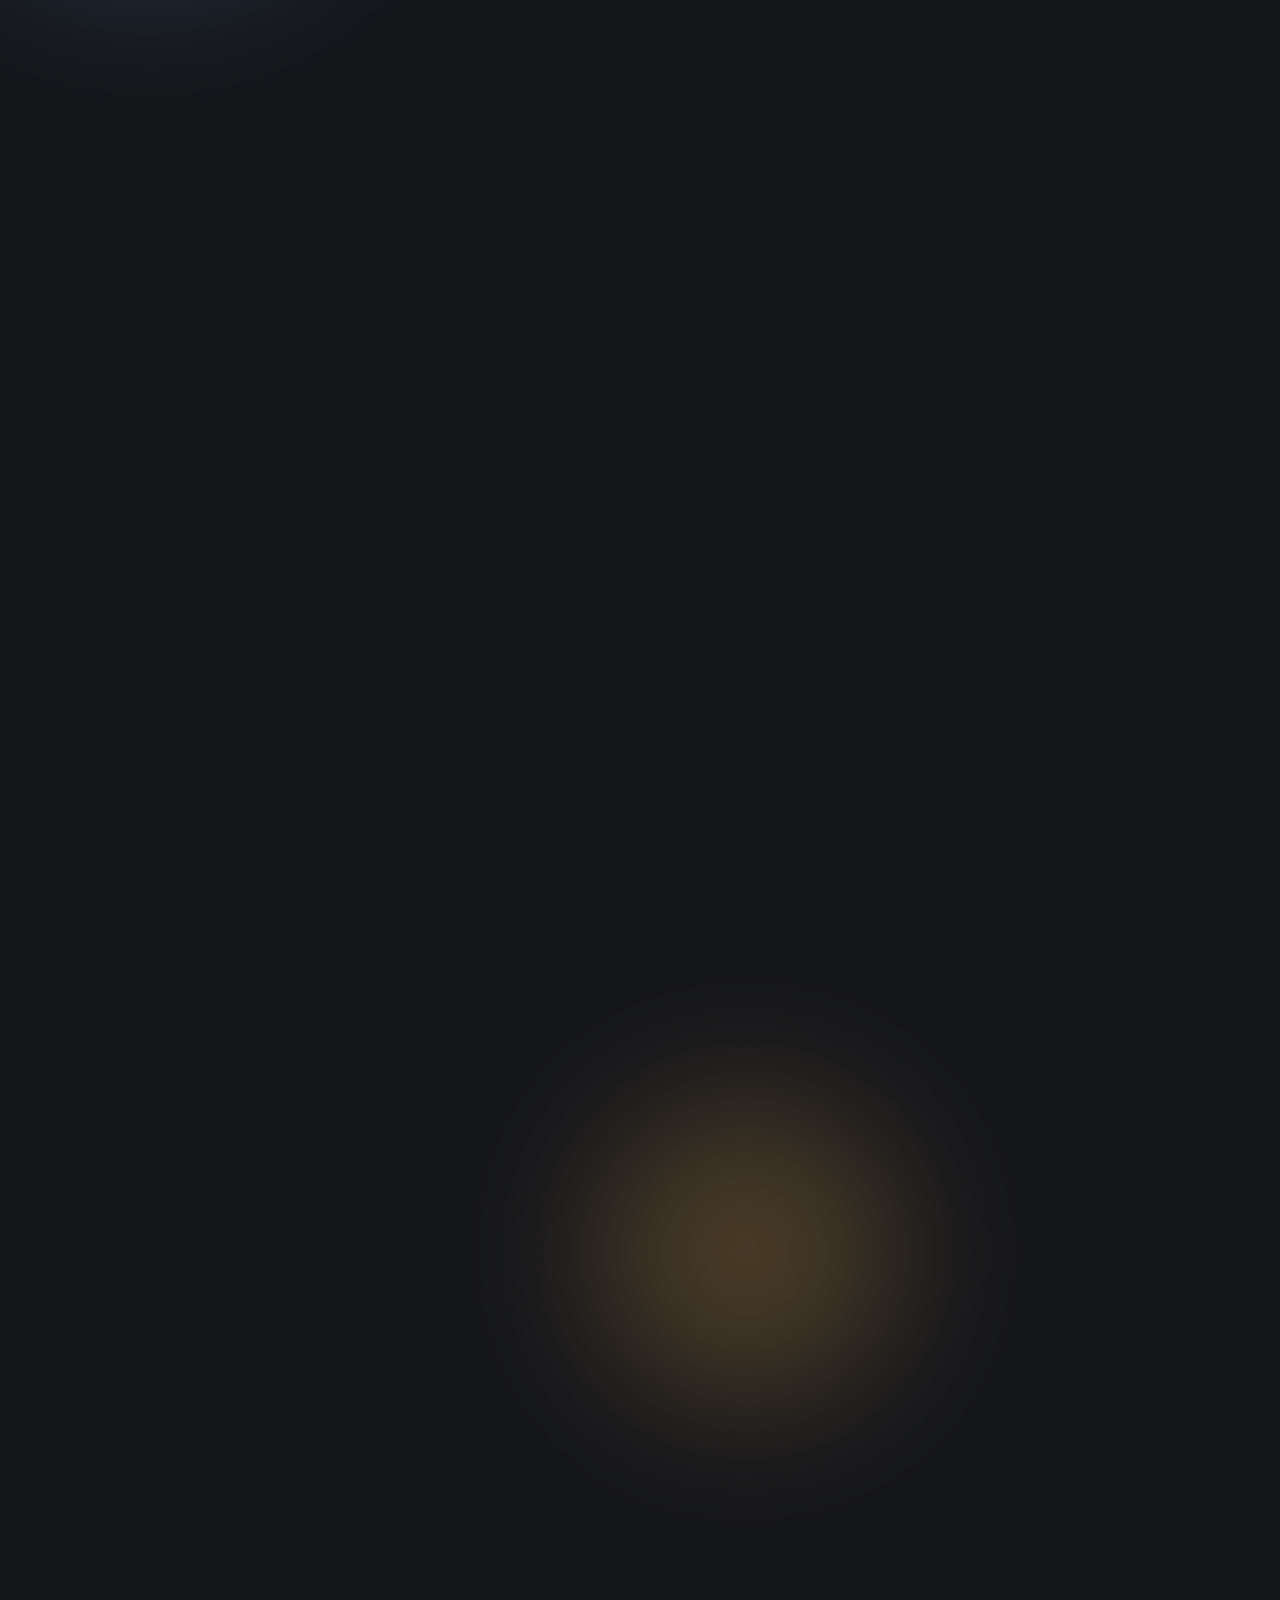
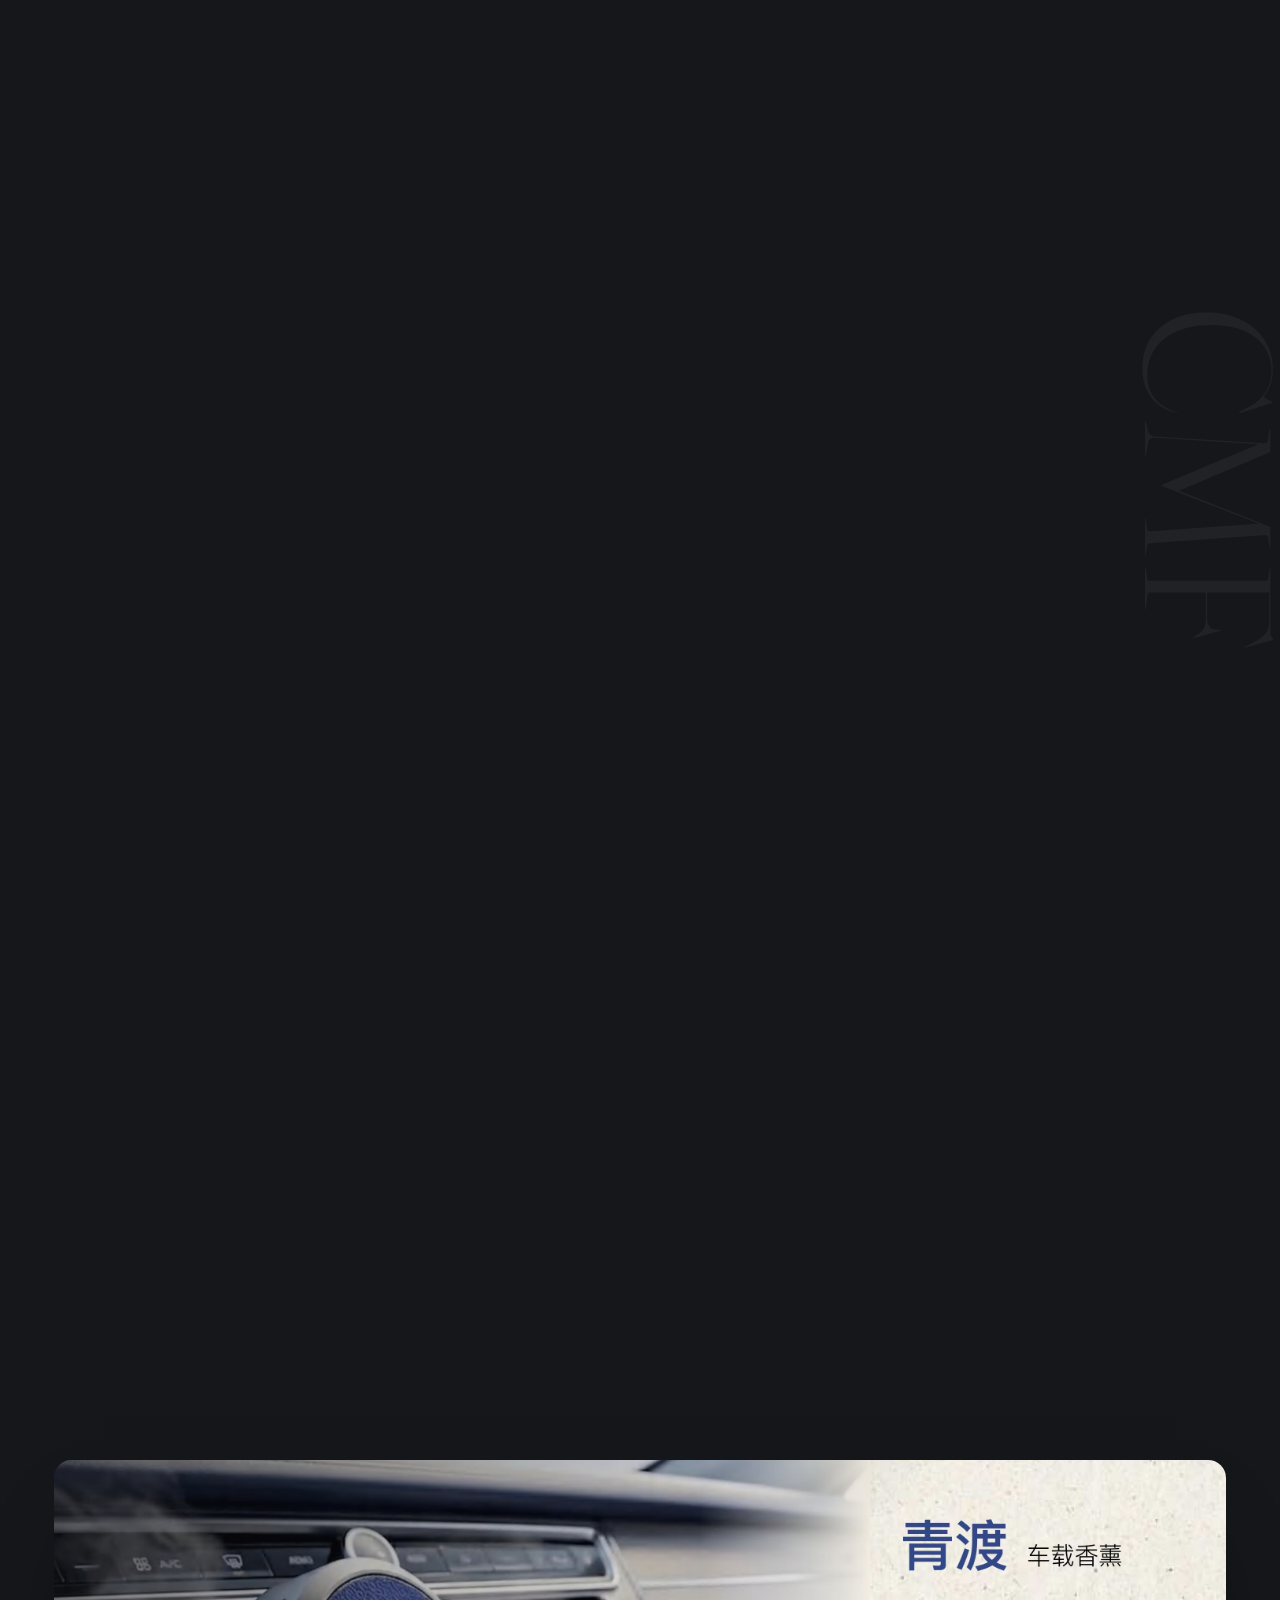
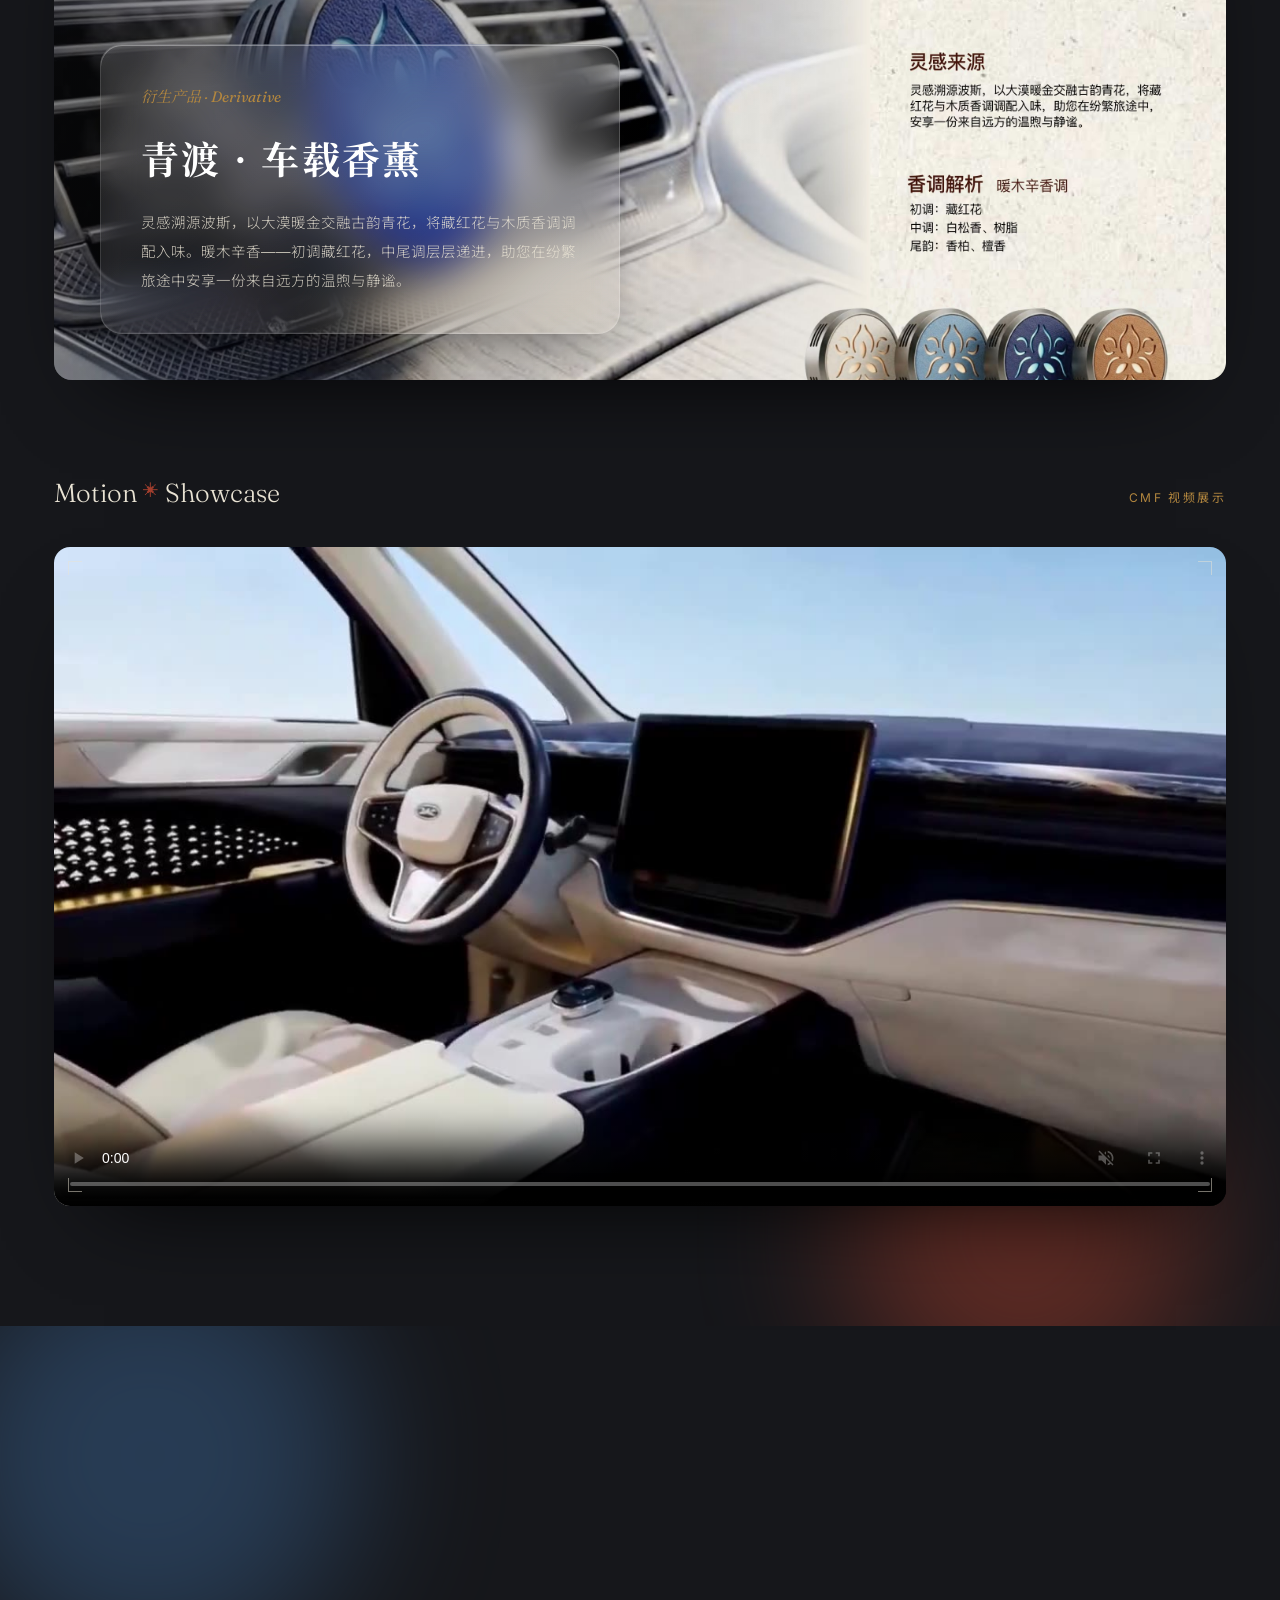
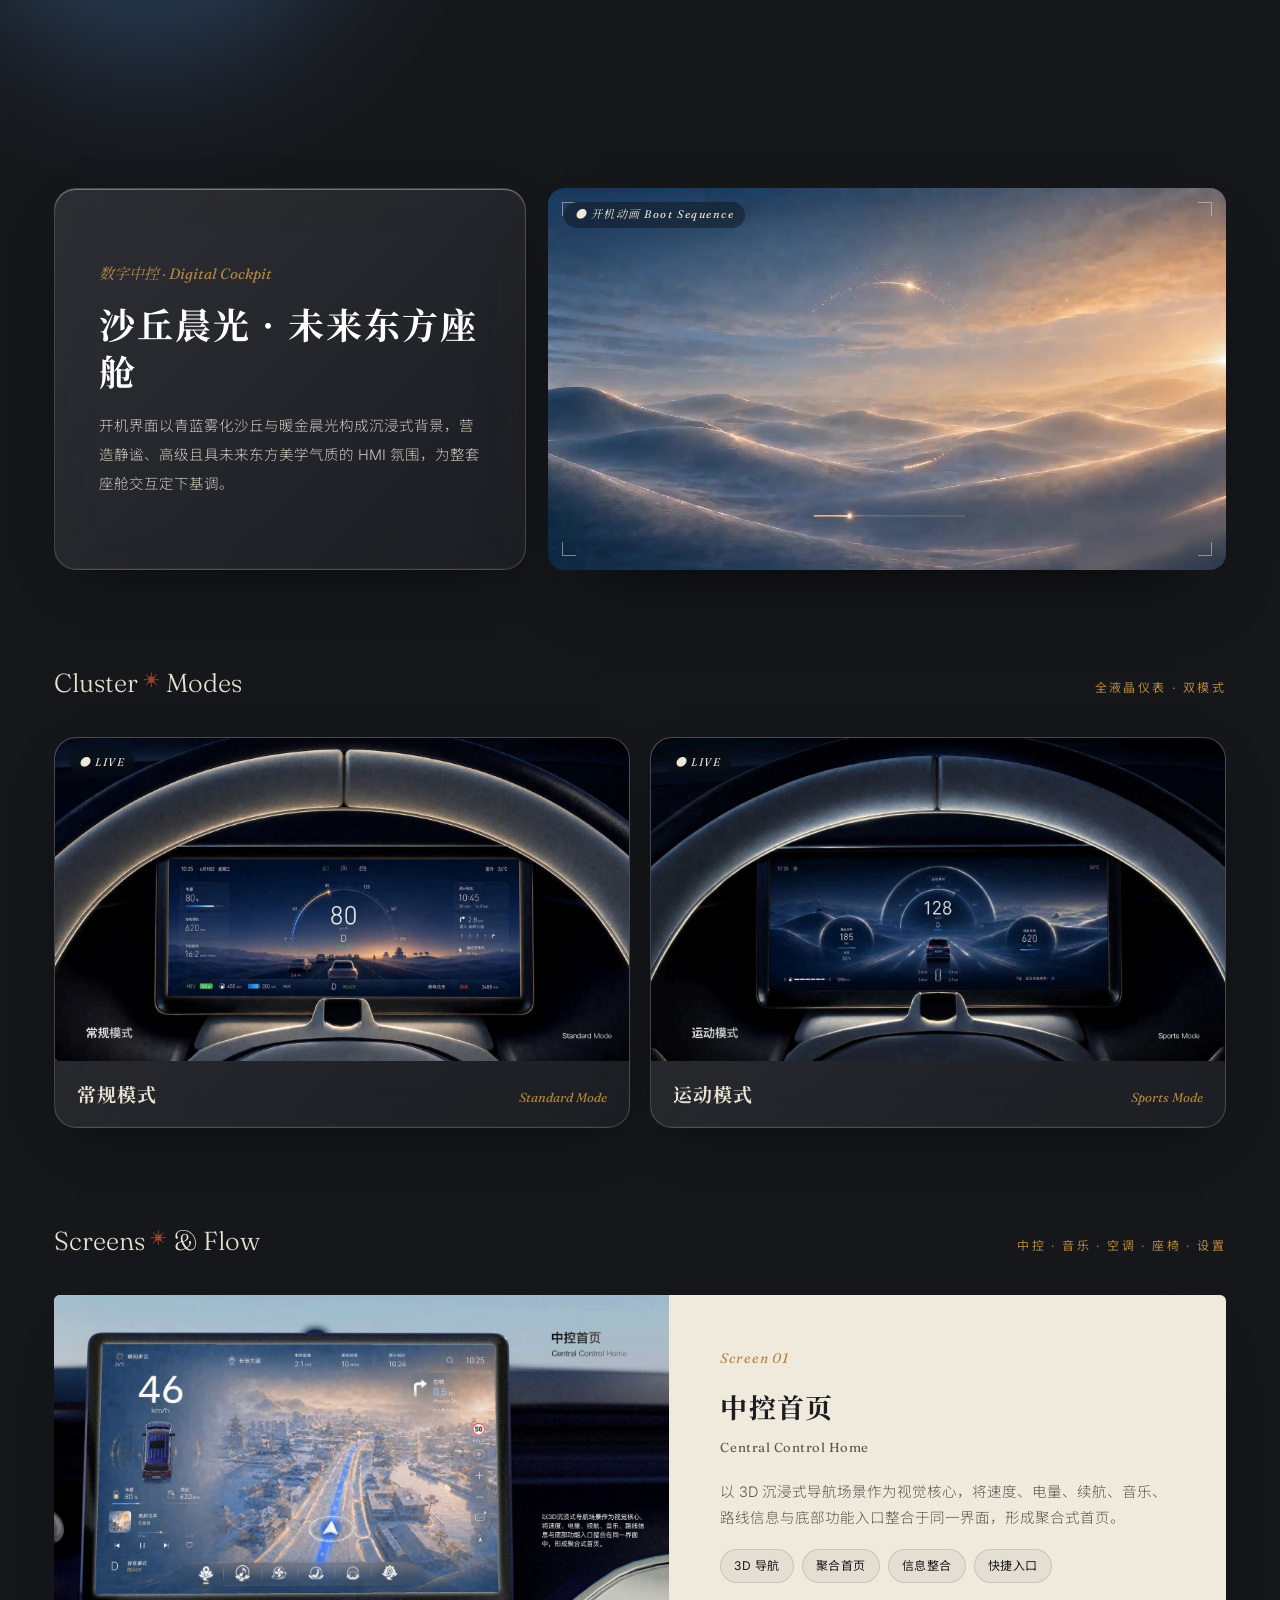
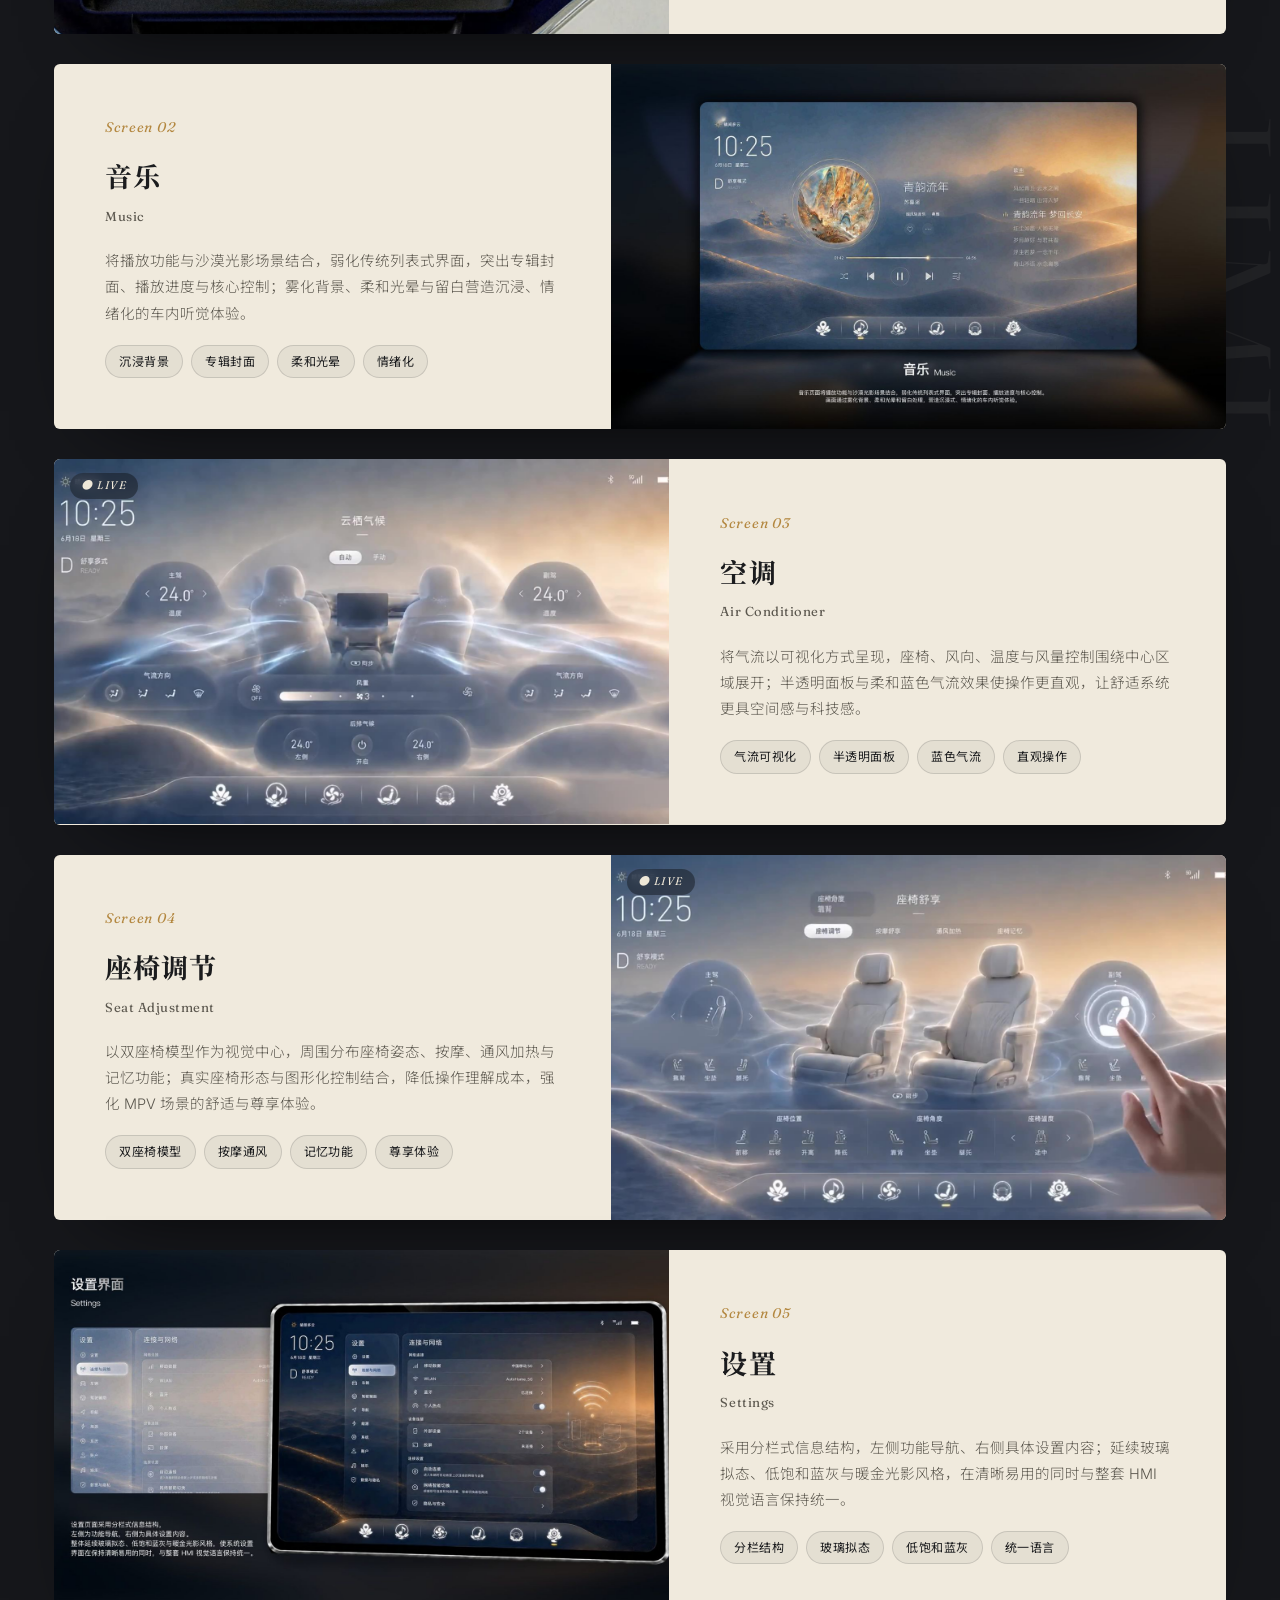
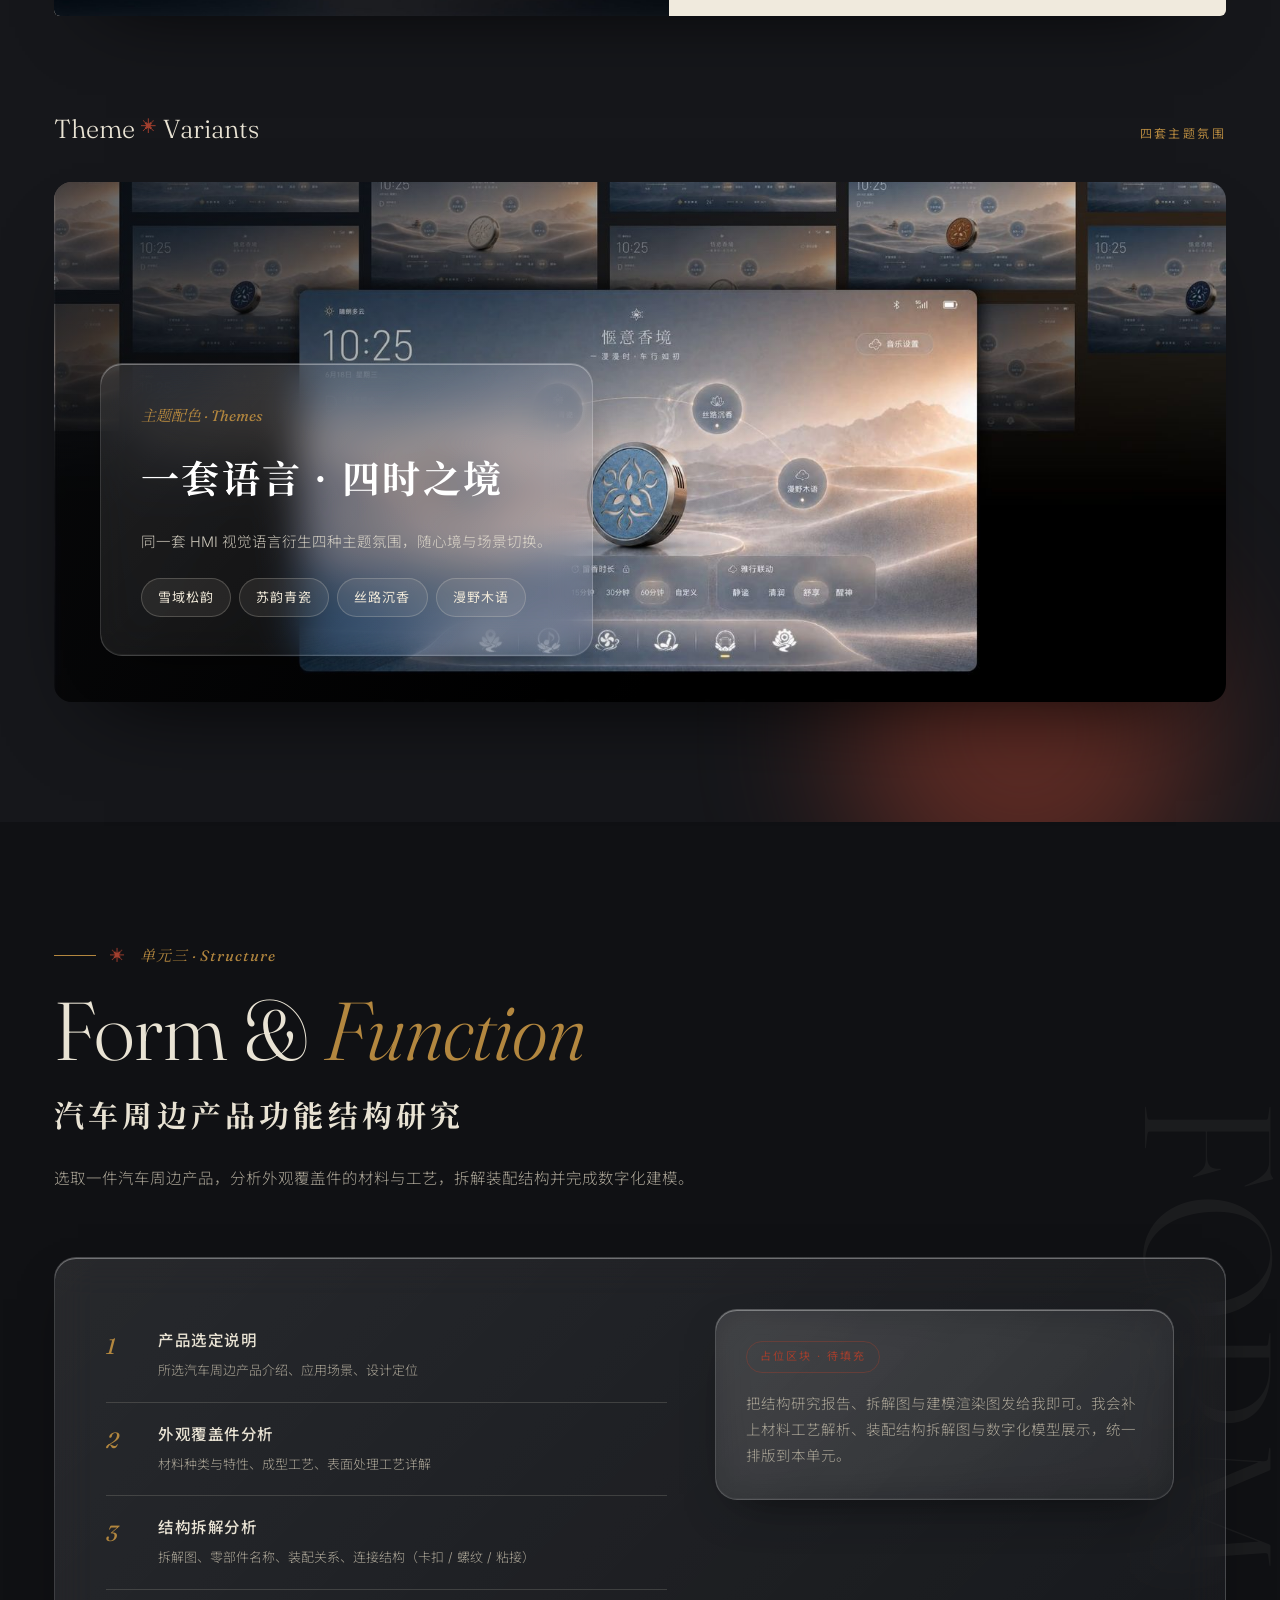
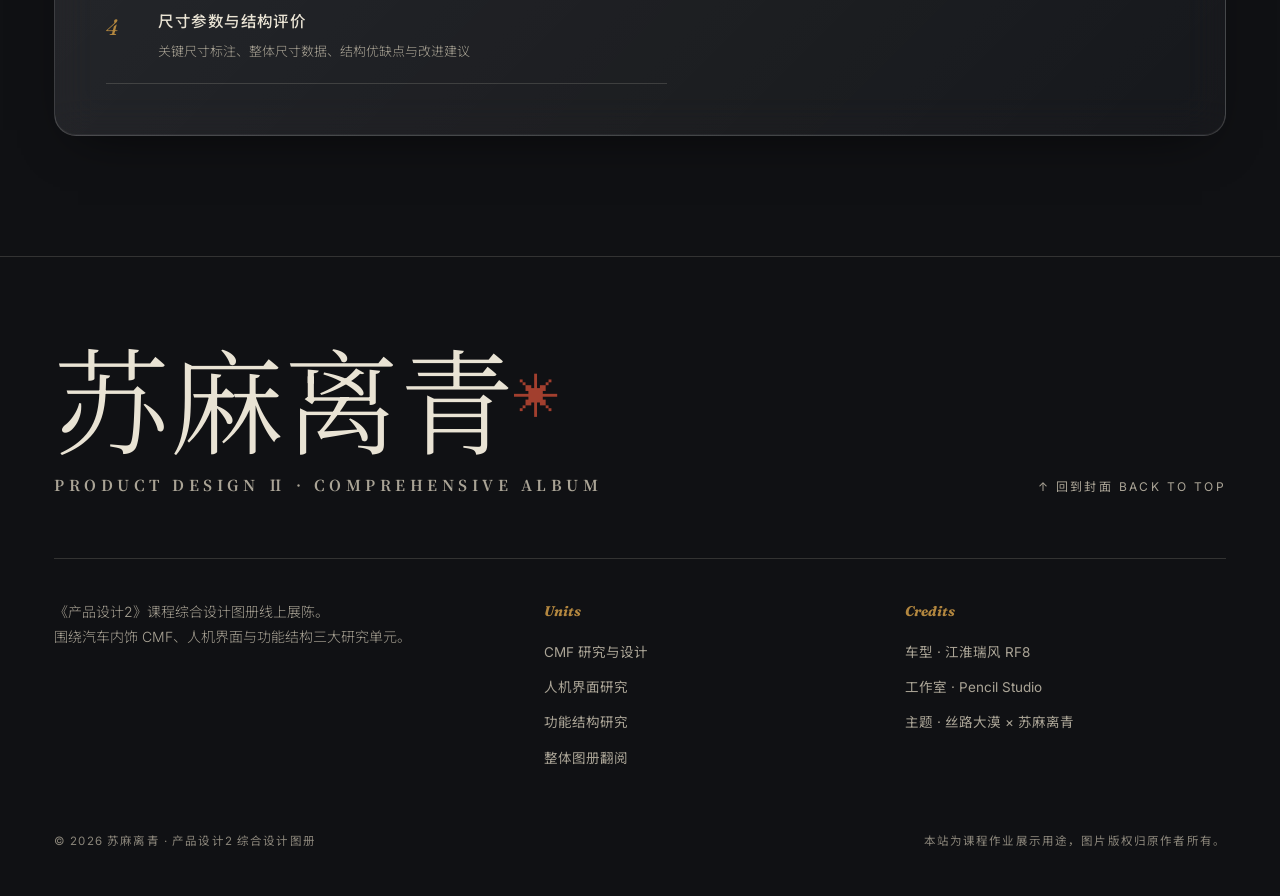
==== commit 0f0cd16e: "feat(video): 空调改用正确视频源 + 座椅调节分区改为循环视频 - 空调 ac-screen.mp4 由正确源(733863fd)重新生成 - 座椅调节 zone 图→循环视频(autop" ====
--- a/index.html
+++ b/index.html
@@ -320,7 +320,7 @@
         </div>
       </div>
       <div class="zone reveal">
-        <div class="pic" data-src="assets/hmi/screen-07.jpg" data-hot><img src="assets/hmi/screen-07.jpg" alt="座椅调节"></div>
+        <div class="pic pic-video"><video src="assets/video/seat-screen.mp4" poster="assets/img/seat-poster.jpg" autoplay muted loop playsinline preload="auto"></video></div>
         <div class="body">
           <div class="n">Screen 04</div><h4>座椅调节</h4><div class="en">Seat Adjustment</div>
           <p>以双座椅模型作为视觉中心，周围分布座椅姿态、按摩、通风加热与记忆功能；真实座椅形态与图形化控制结合，降低操作理解成本，强化 MPV 场景的舒适与尊享体验。</p>
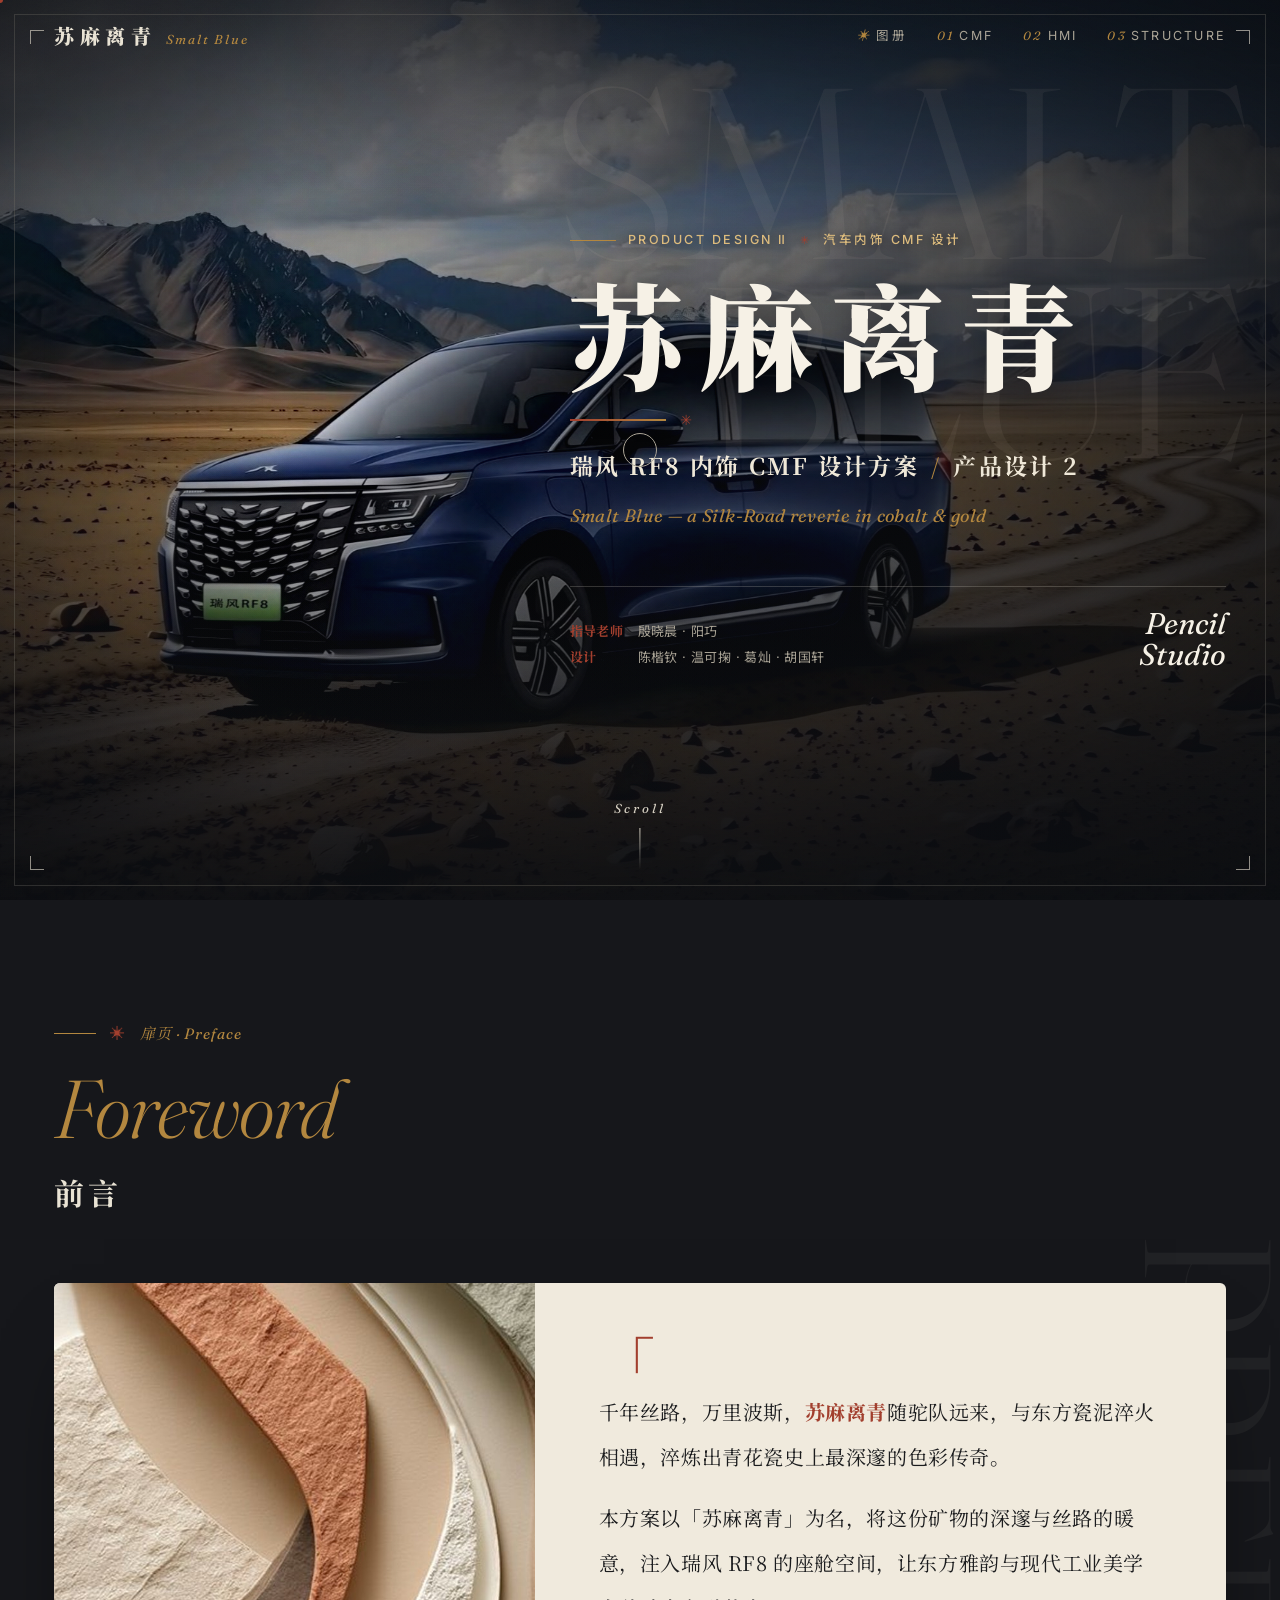
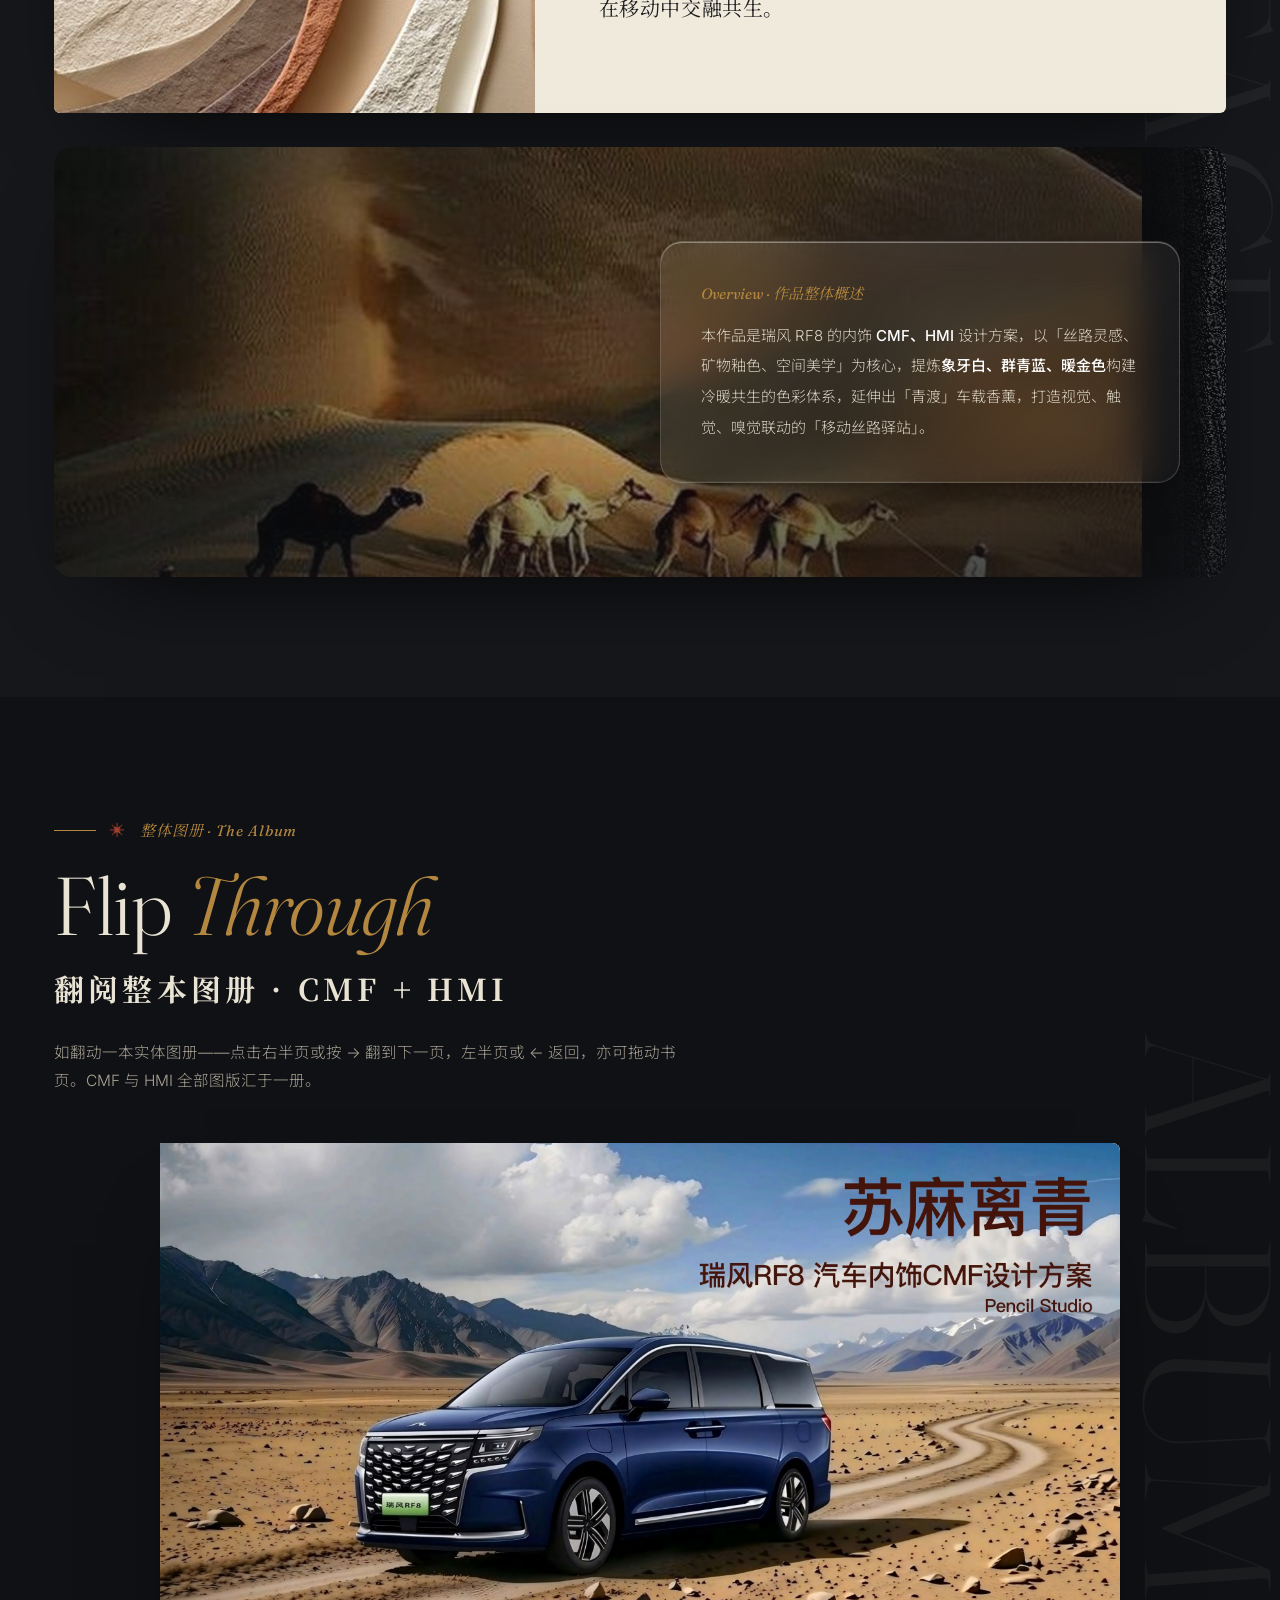
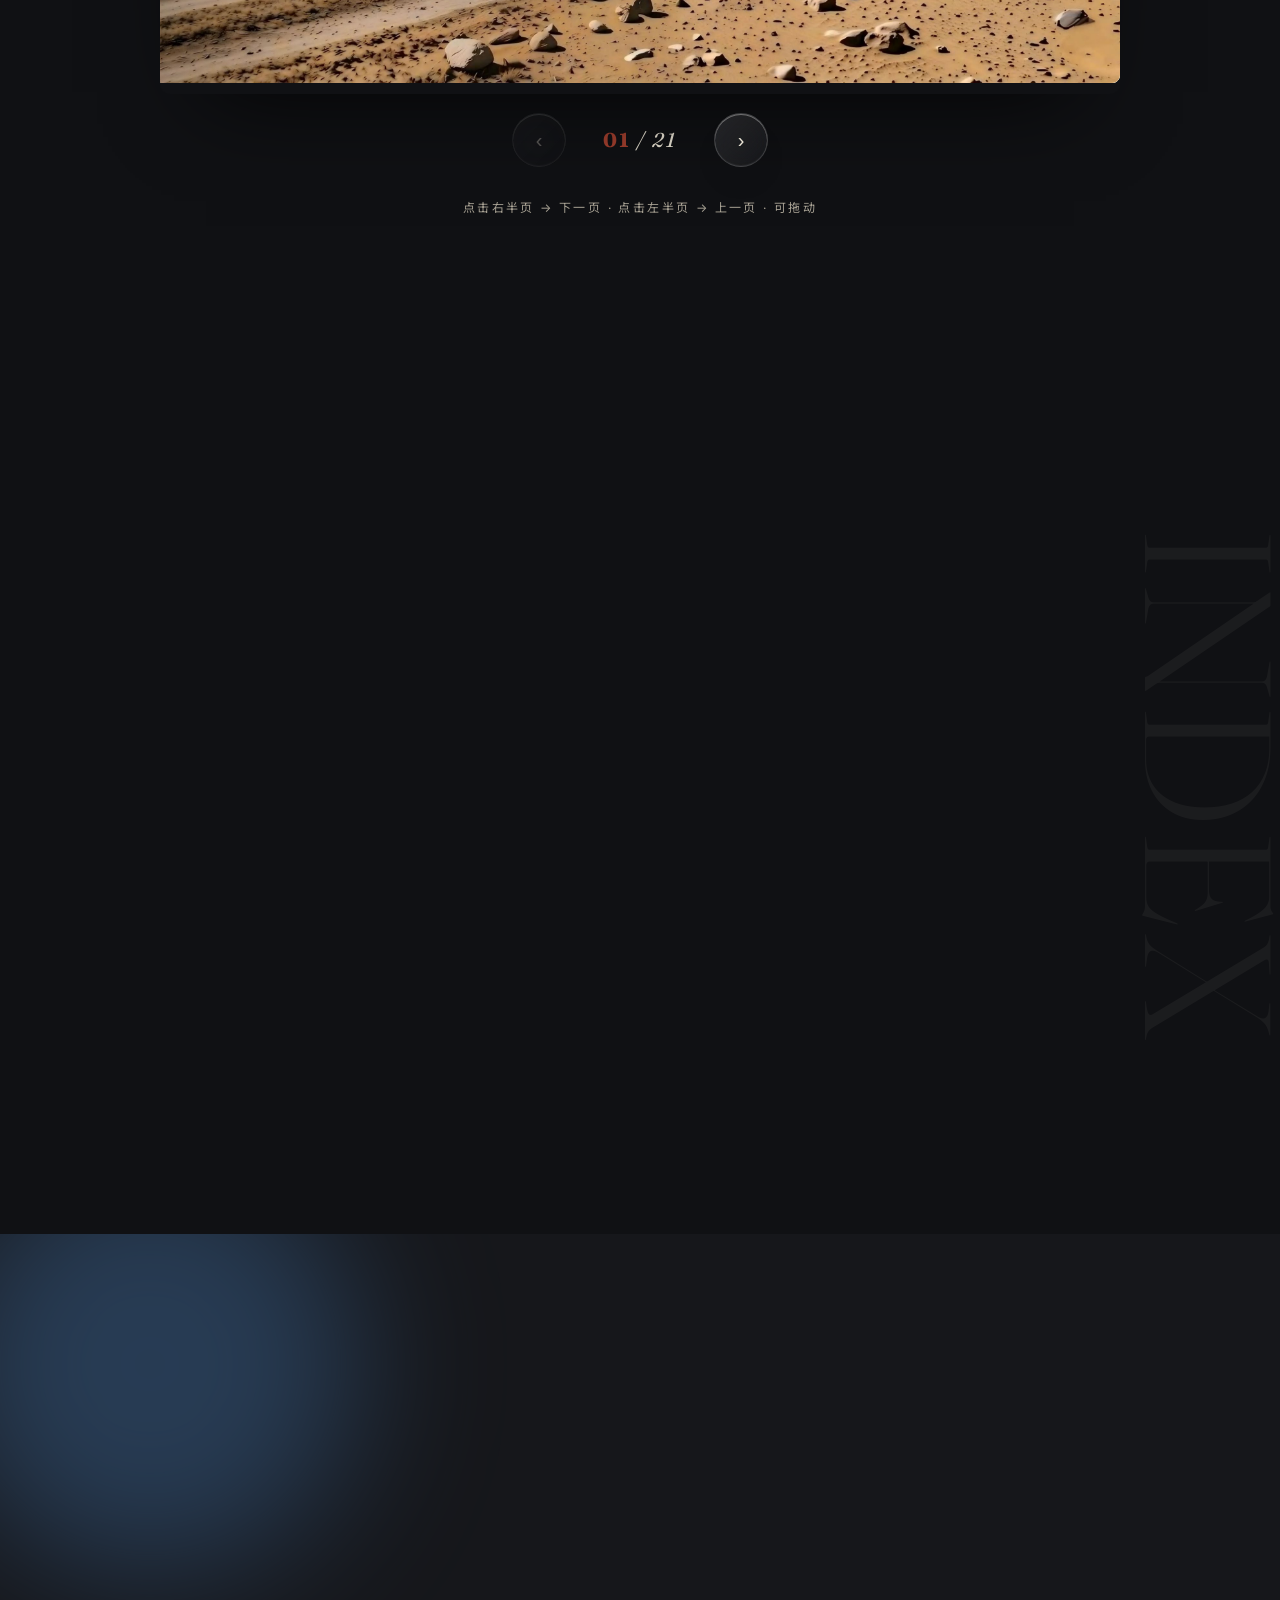
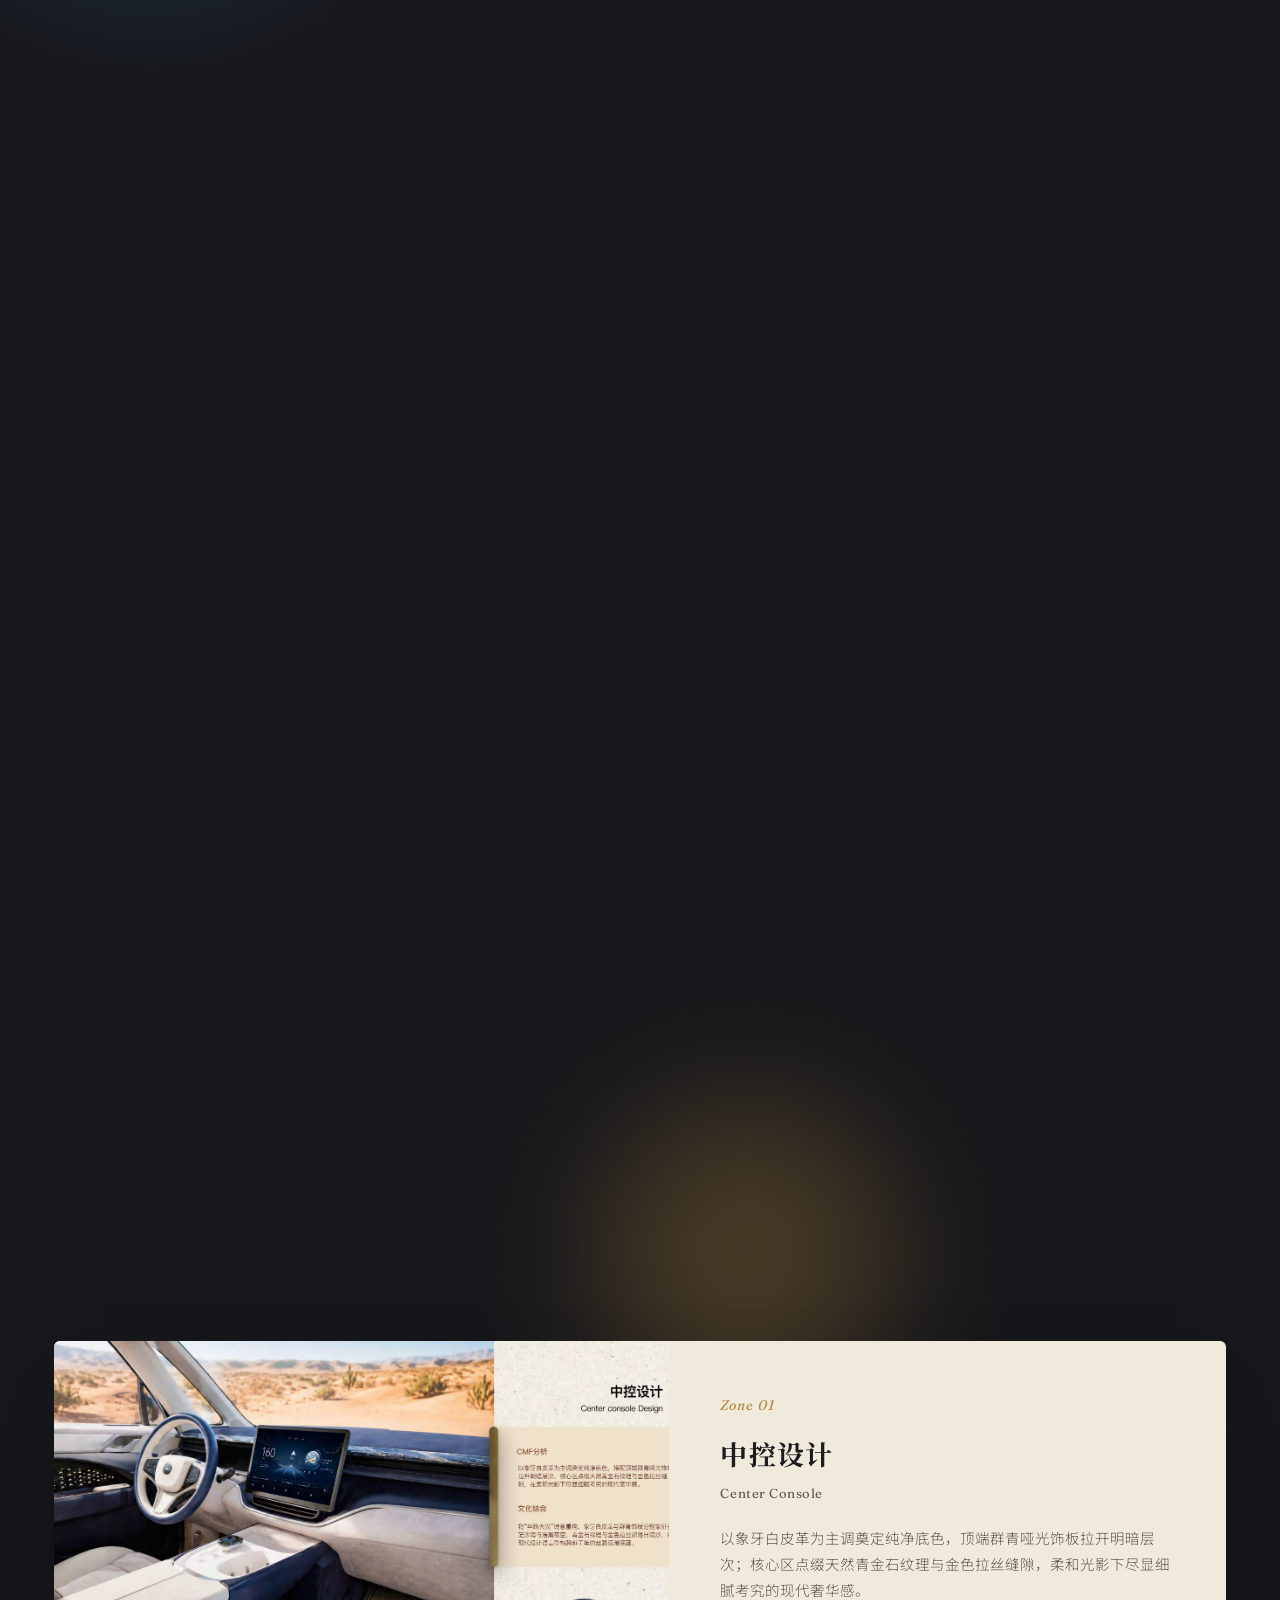
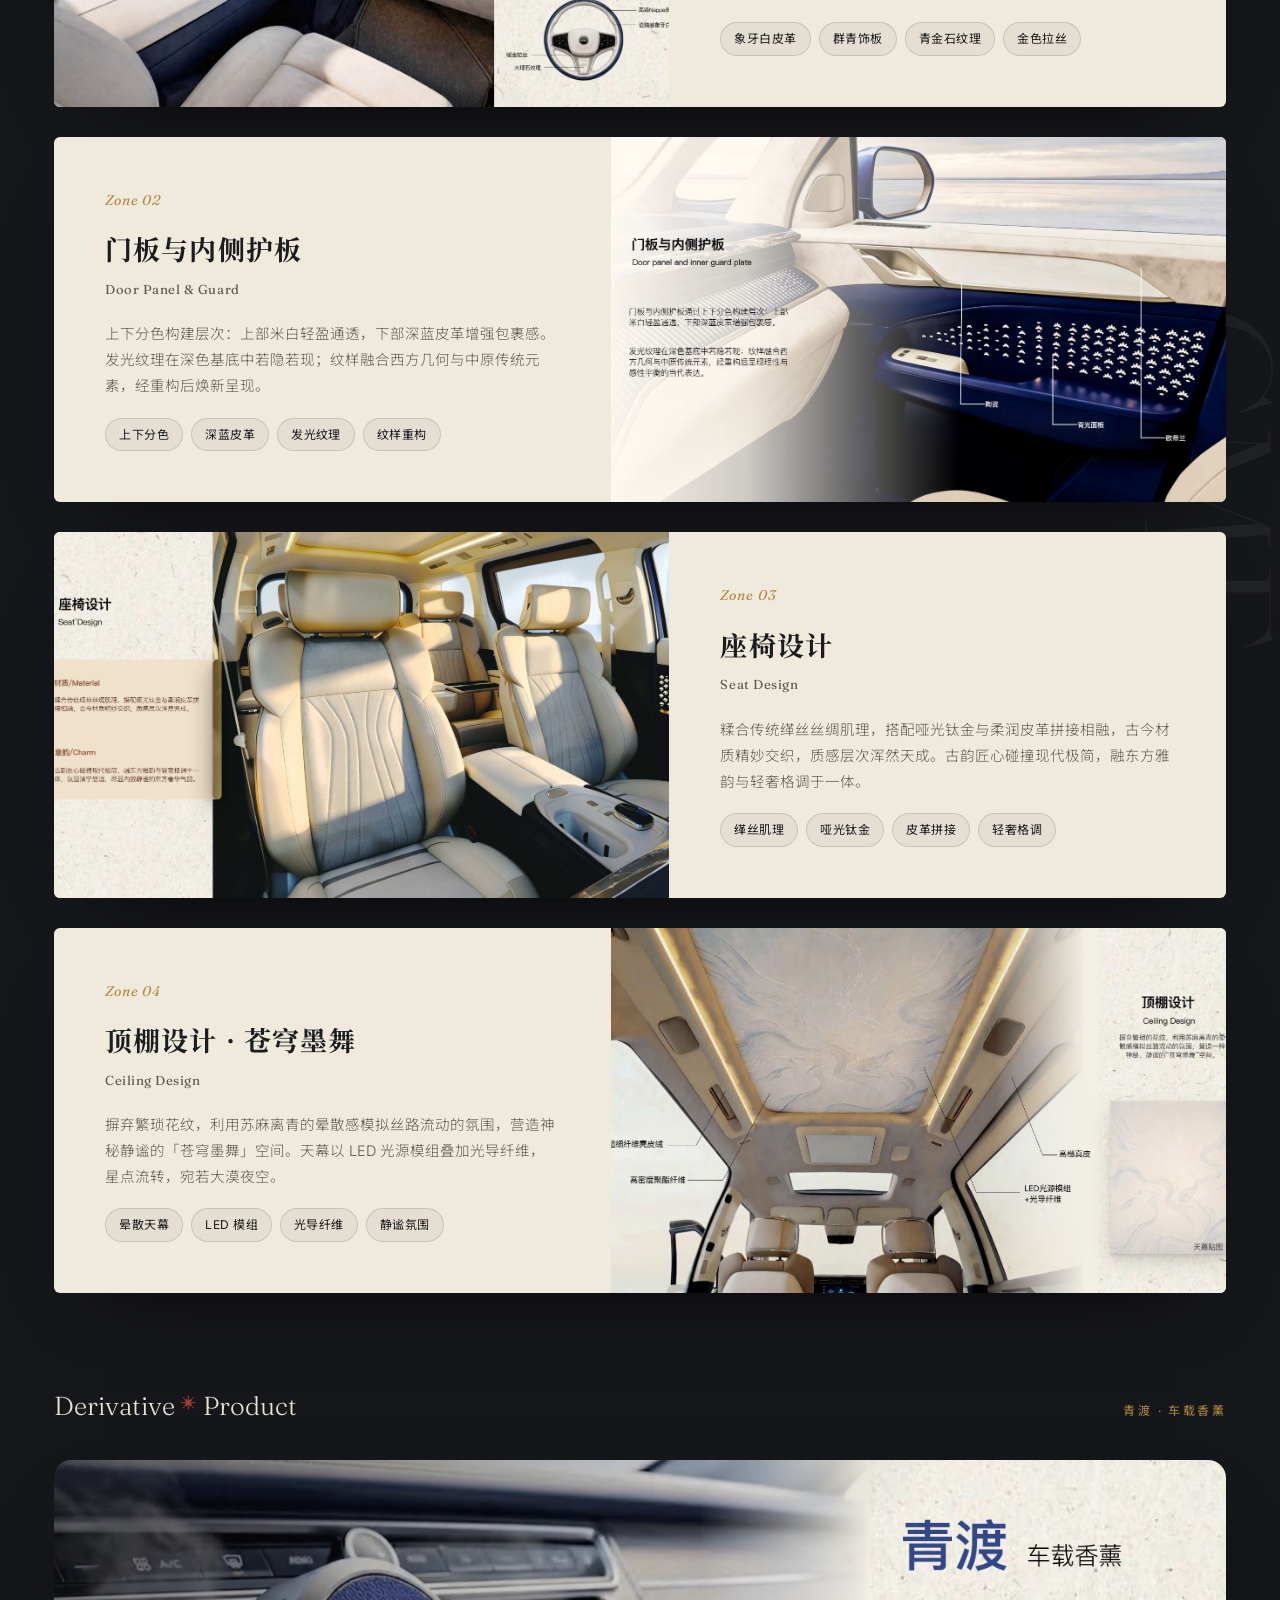
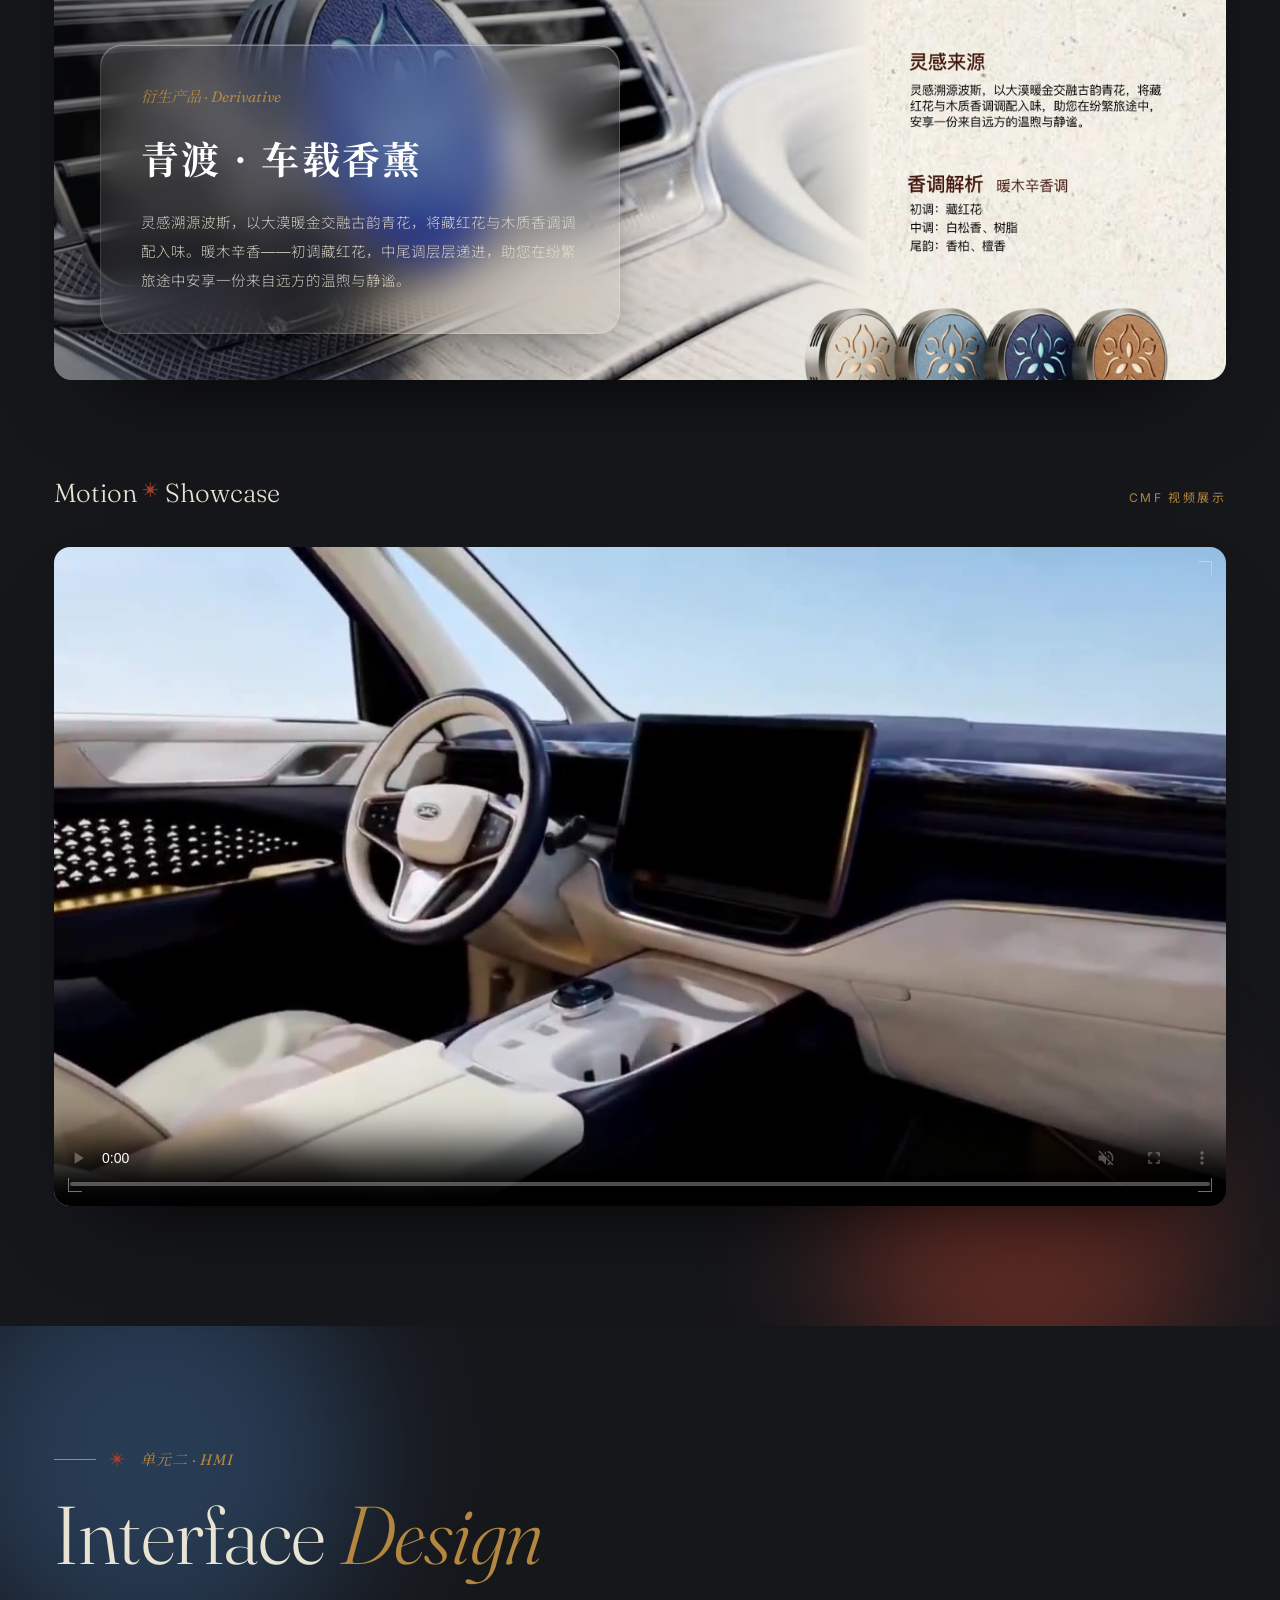
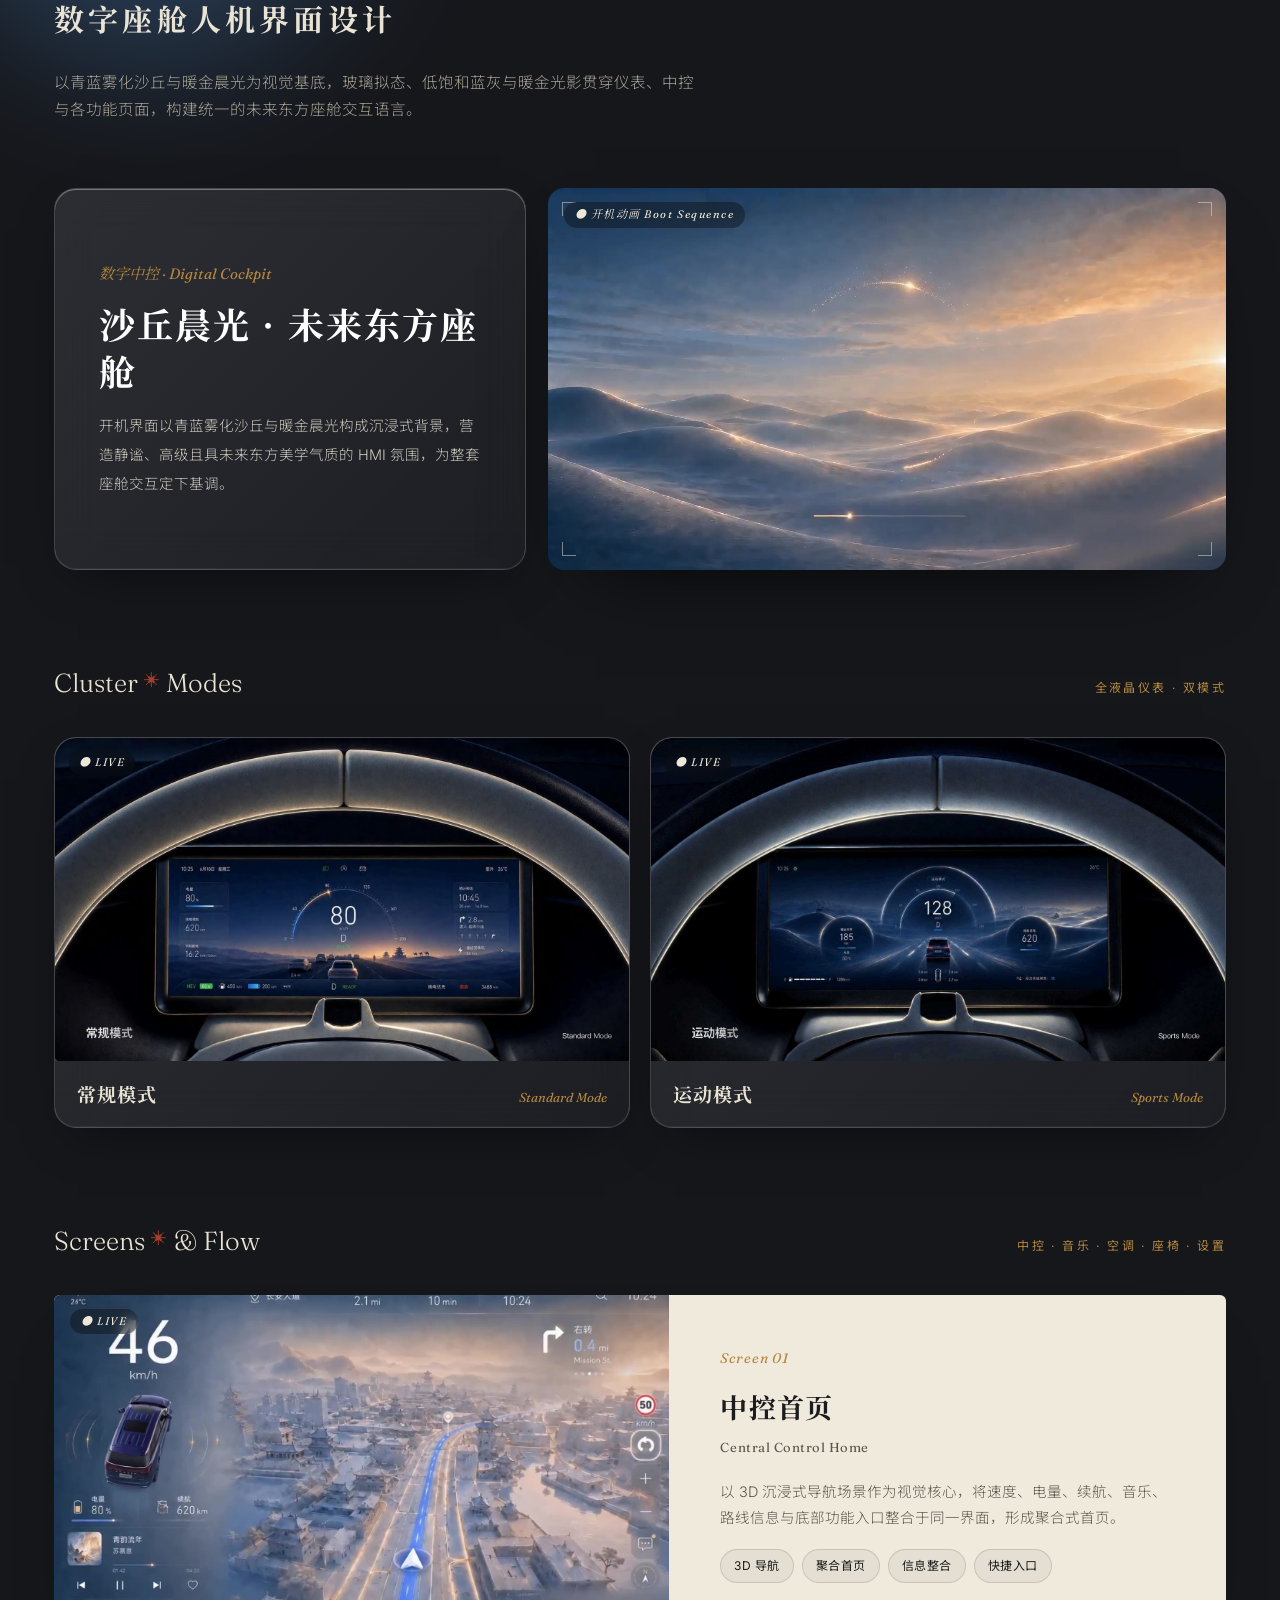
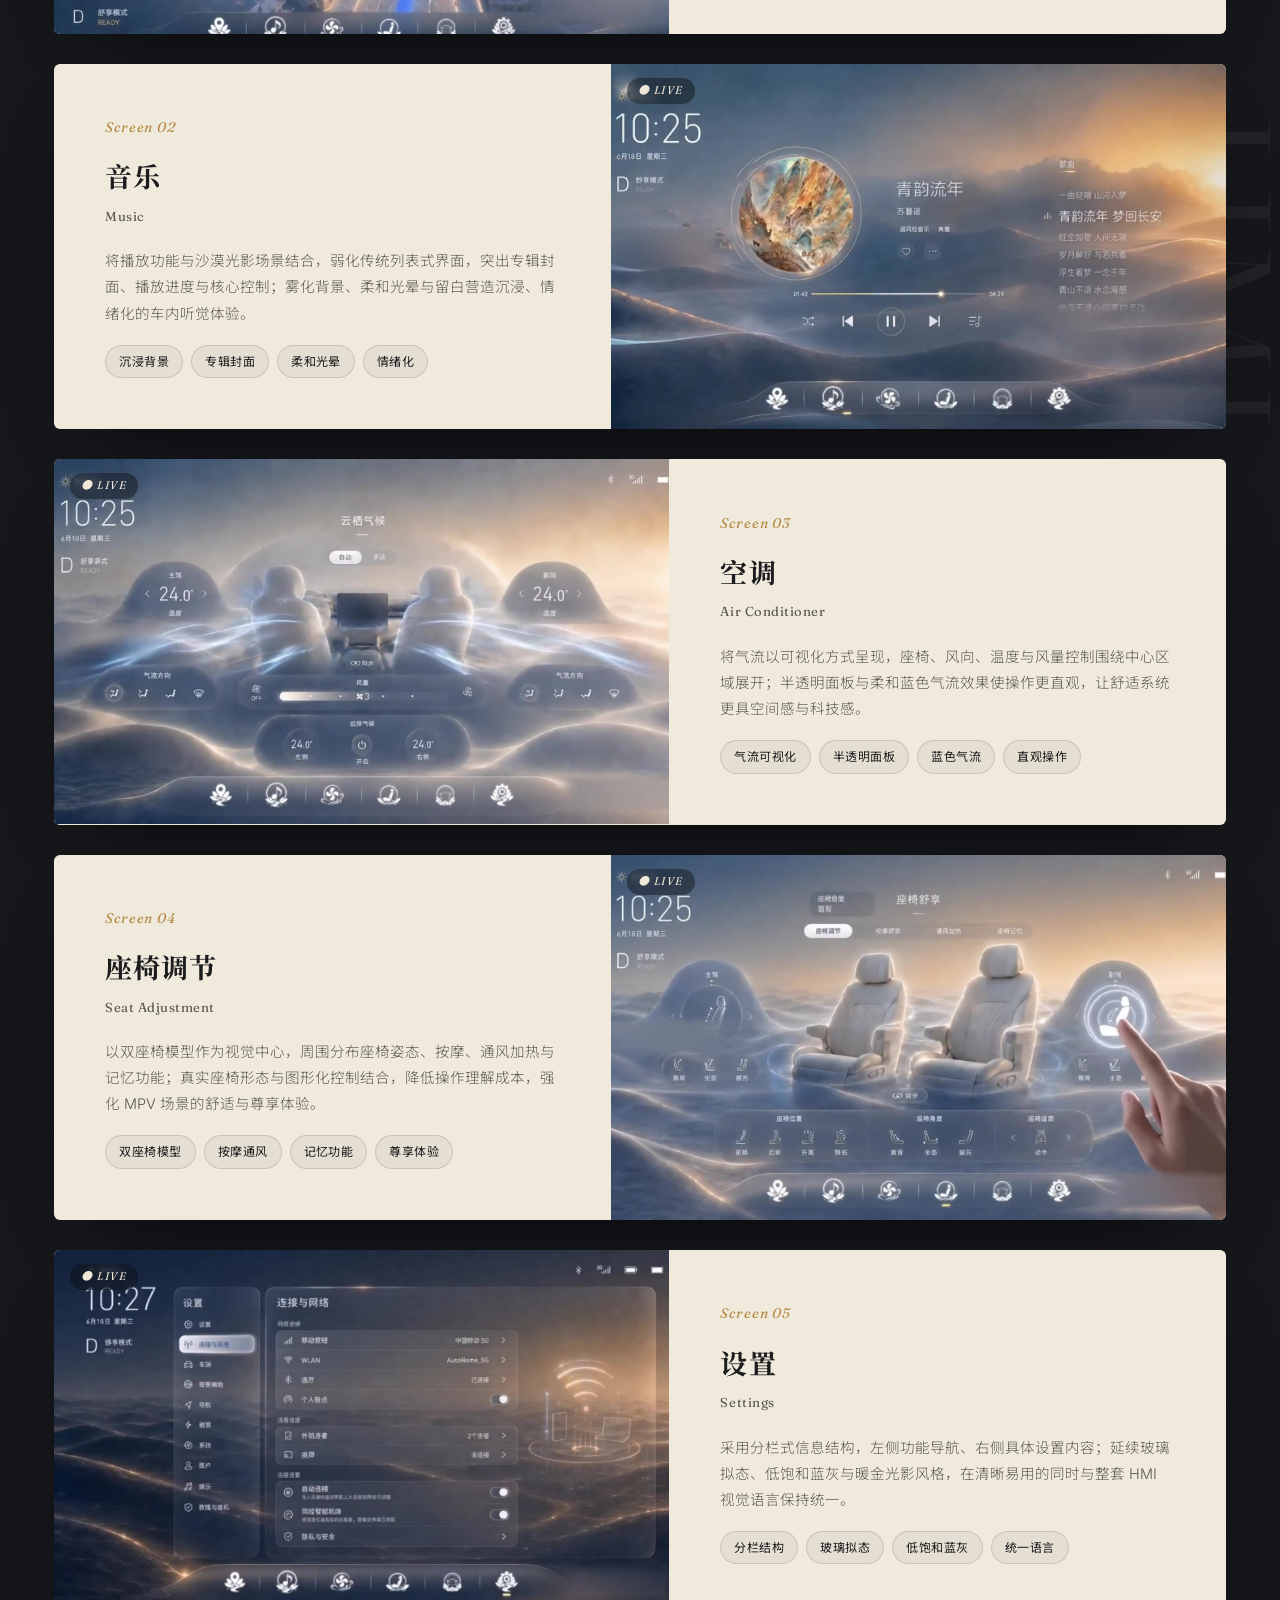
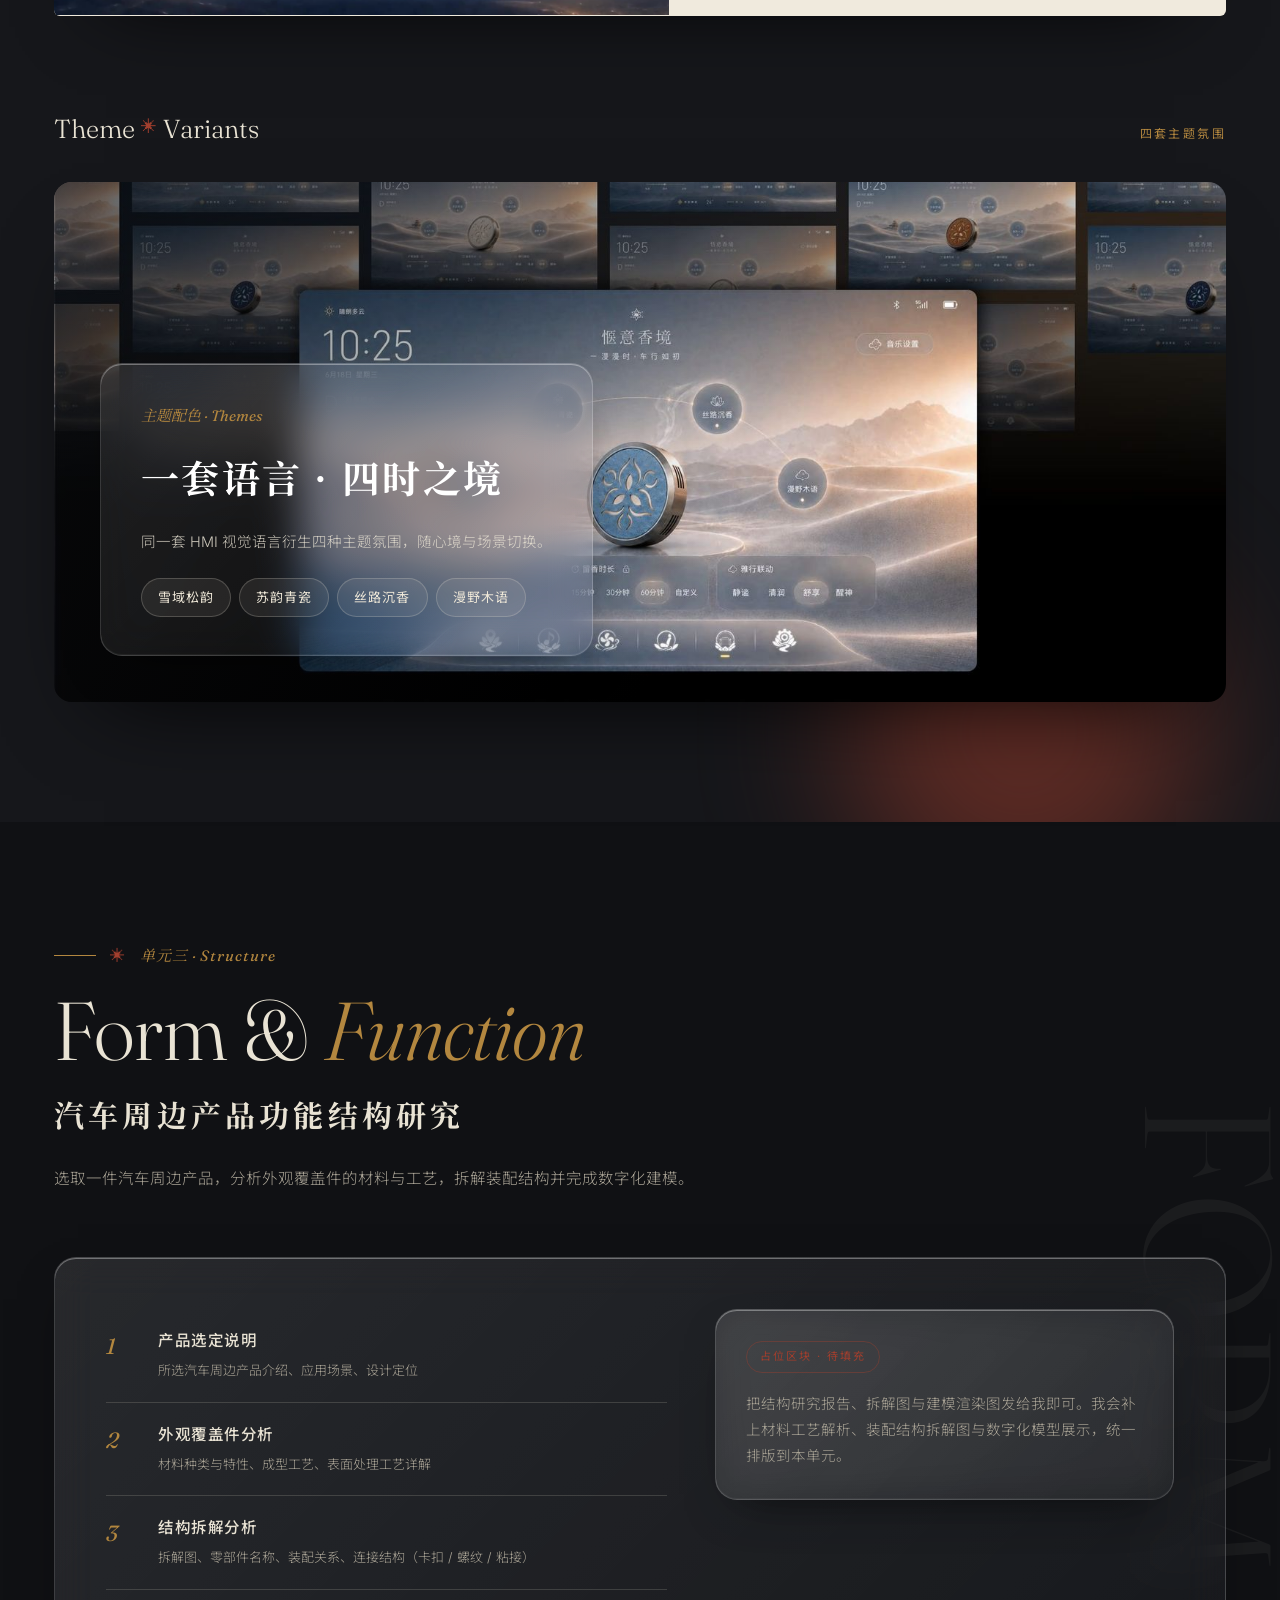
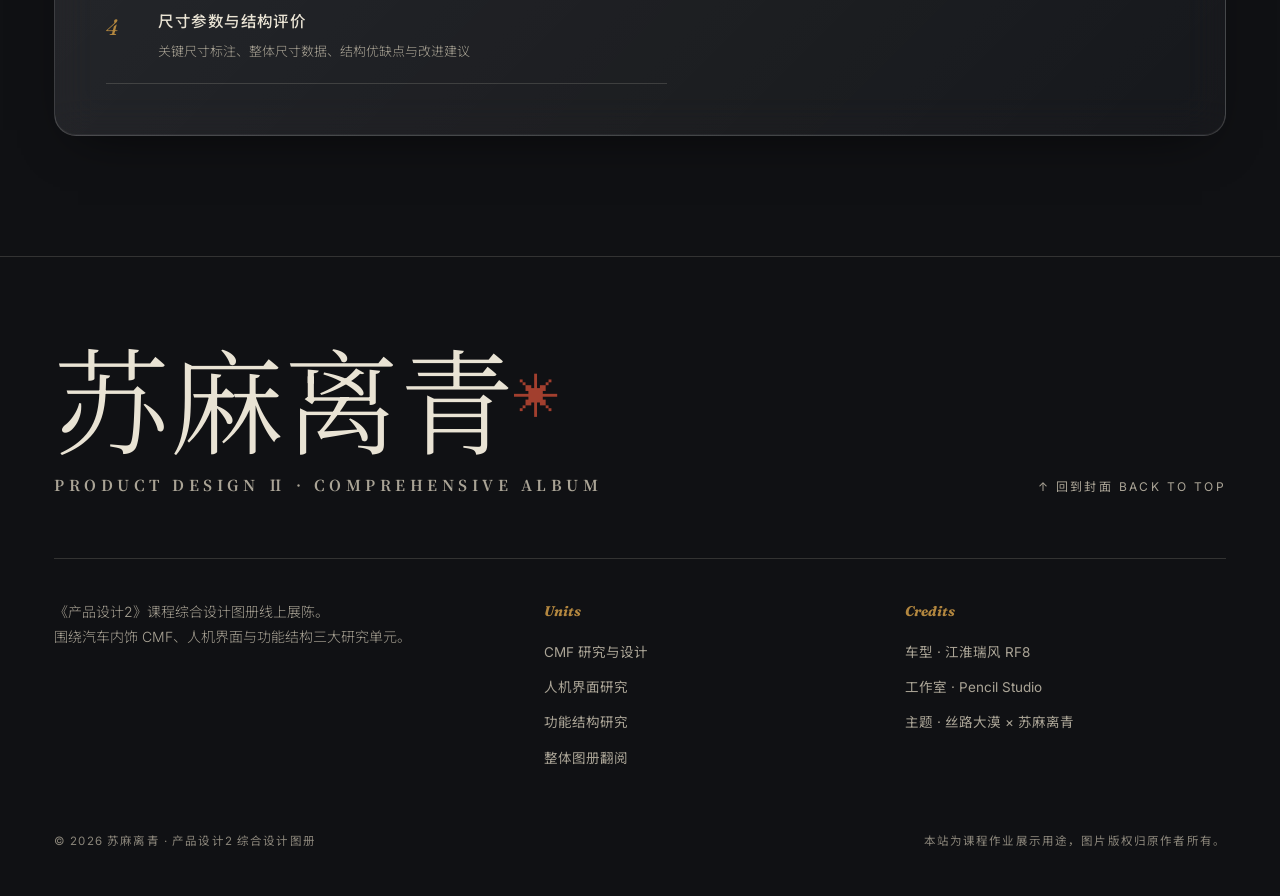
==== commit 9efa6c54: "feat(video): 中控首页/音乐/设置 三个分区改为循环视频 - HMI 中控首页(home)/音乐(music)/设置(settings) zone 图→循环视频 + LIVE 角标 + 海" ====
--- a/index.html
+++ b/index.html
@@ -296,7 +296,7 @@
     </div>
     <div class="zones">
       <div class="zone reveal">
-        <div class="pic" data-src="assets/hmi/screen-04.jpg" data-hot><img src="assets/hmi/screen-04.jpg" alt="中控首页"></div>
+        <div class="pic pic-video"><video src="assets/video/home-screen.mp4" poster="assets/img/home-poster.jpg" autoplay muted loop playsinline preload="auto"></video></div>
         <div class="body">
           <div class="n">Screen 01</div><h4>中控首页</h4><div class="en">Central Control Home</div>
           <p>以 3D 沉浸式导航场景作为视觉核心，将速度、电量、续航、音乐、路线信息与底部功能入口整合于同一界面，形成聚合式首页。</p>
@@ -304,7 +304,7 @@
         </div>
       </div>
       <div class="zone reveal">
-        <div class="pic" data-src="assets/hmi/screen-05.jpg" data-hot><img src="assets/hmi/screen-05.jpg" alt="音乐界面"></div>
+        <div class="pic pic-video"><video src="assets/video/music-screen.mp4" poster="assets/img/music-poster.jpg" autoplay muted loop playsinline preload="auto"></video></div>
         <div class="body">
           <div class="n">Screen 02</div><h4>音乐</h4><div class="en">Music</div>
           <p>将播放功能与沙漠光影场景结合，弱化传统列表式界面，突出专辑封面、播放进度与核心控制；雾化背景、柔和光晕与留白营造沉浸、情绪化的车内听觉体验。</p>
@@ -328,7 +328,7 @@
         </div>
       </div>
       <div class="zone reveal">
-        <div class="pic" data-src="assets/hmi/screen-09.jpg" data-hot><img src="assets/hmi/screen-09.jpg" alt="设置界面"></div>
+        <div class="pic pic-video"><video src="assets/video/settings-screen.mp4" poster="assets/img/settings-poster.jpg" autoplay muted loop playsinline preload="auto"></video></div>
         <div class="body">
           <div class="n">Screen 05</div><h4>设置</h4><div class="en">Settings</div>
           <p>采用分栏式信息结构，左侧功能导航、右侧具体设置内容；延续玻璃拟态、低饱和蓝灰与暖金光影风格，在清晰易用的同时与整套 HMI 视觉语言保持统一。</p>
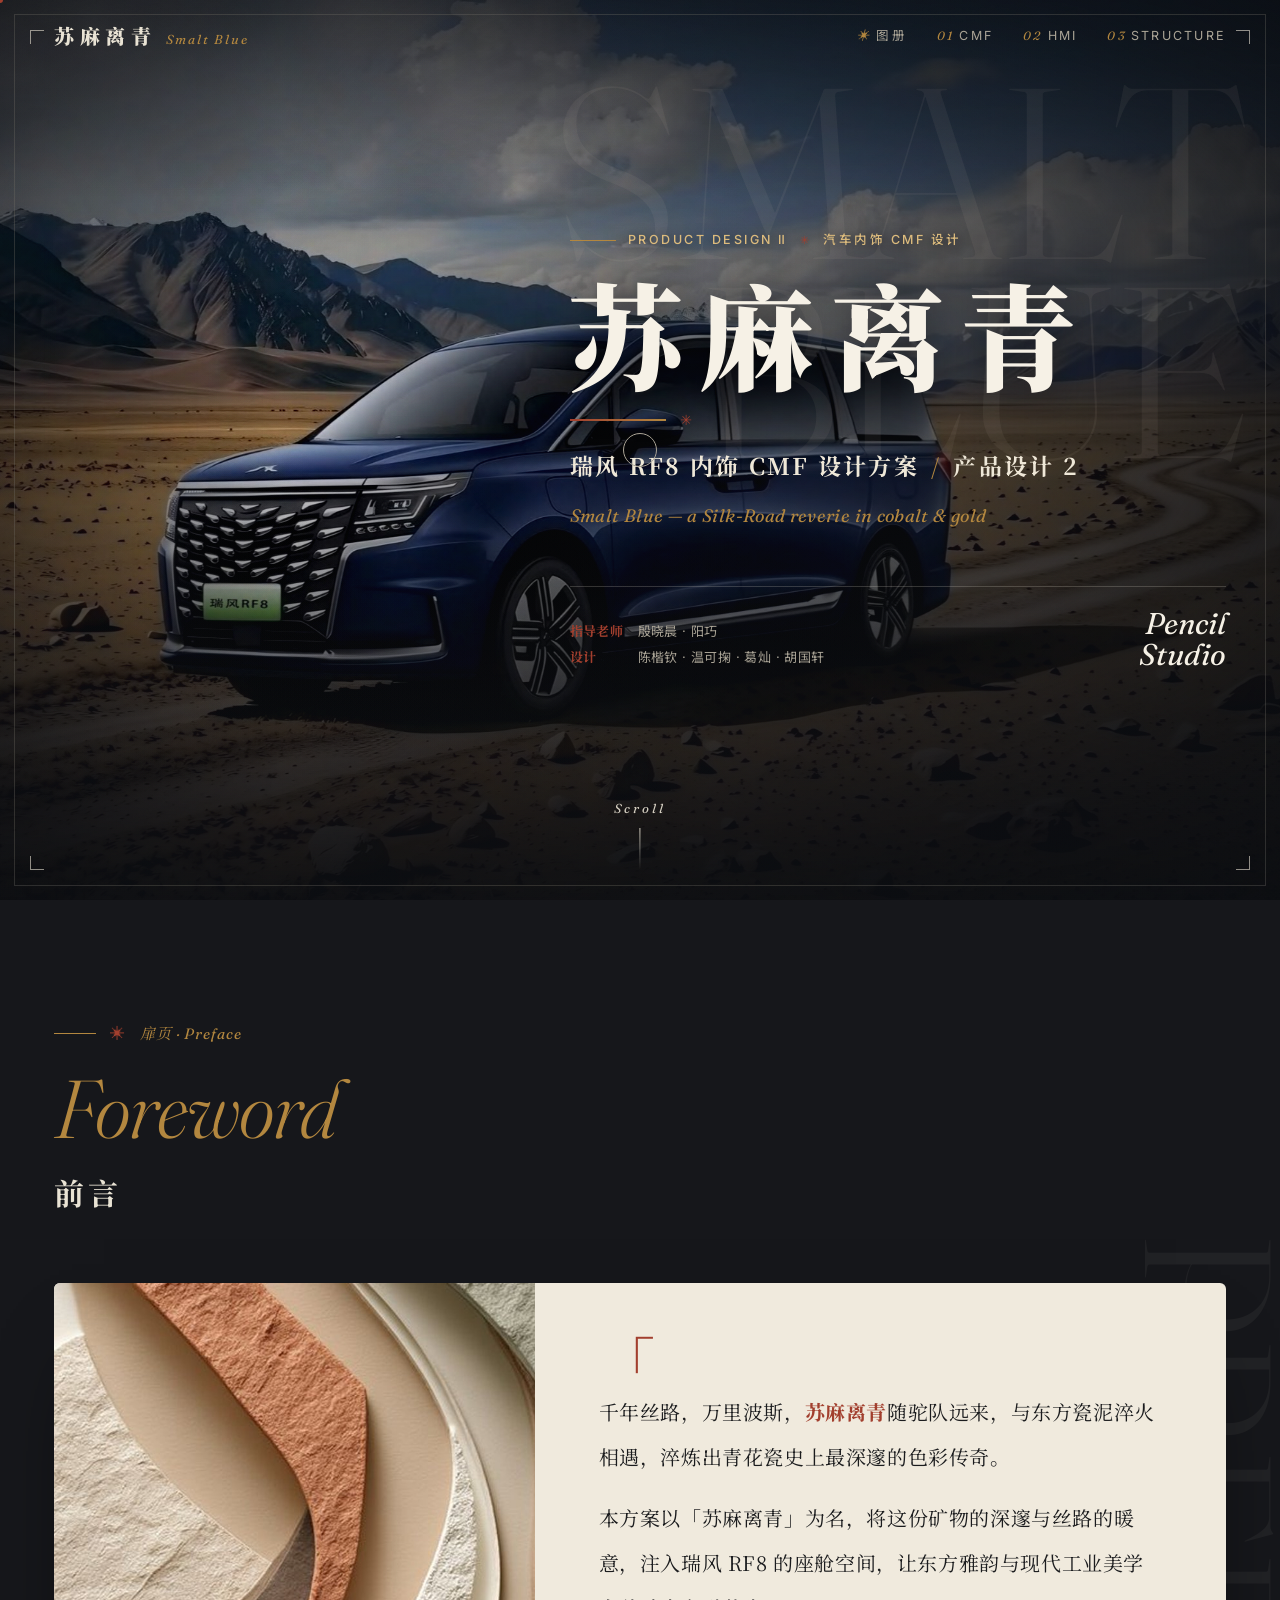
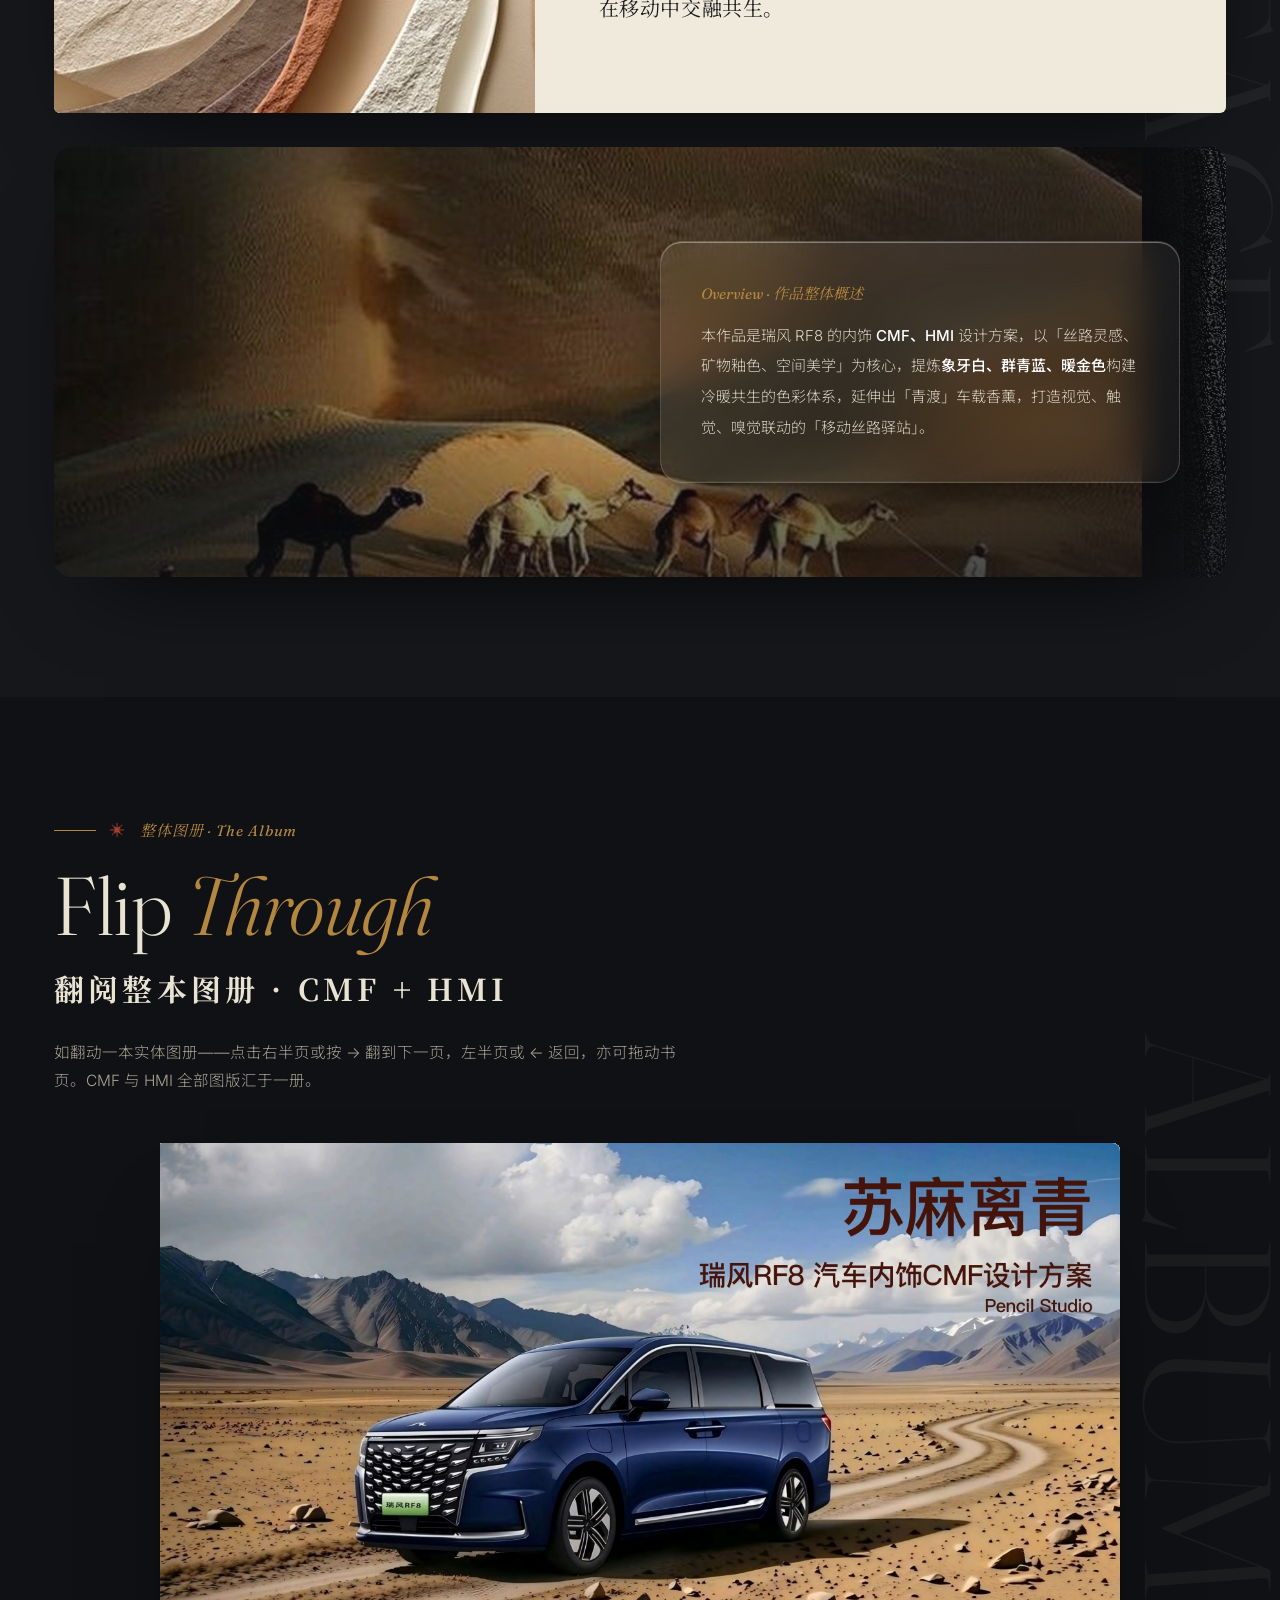
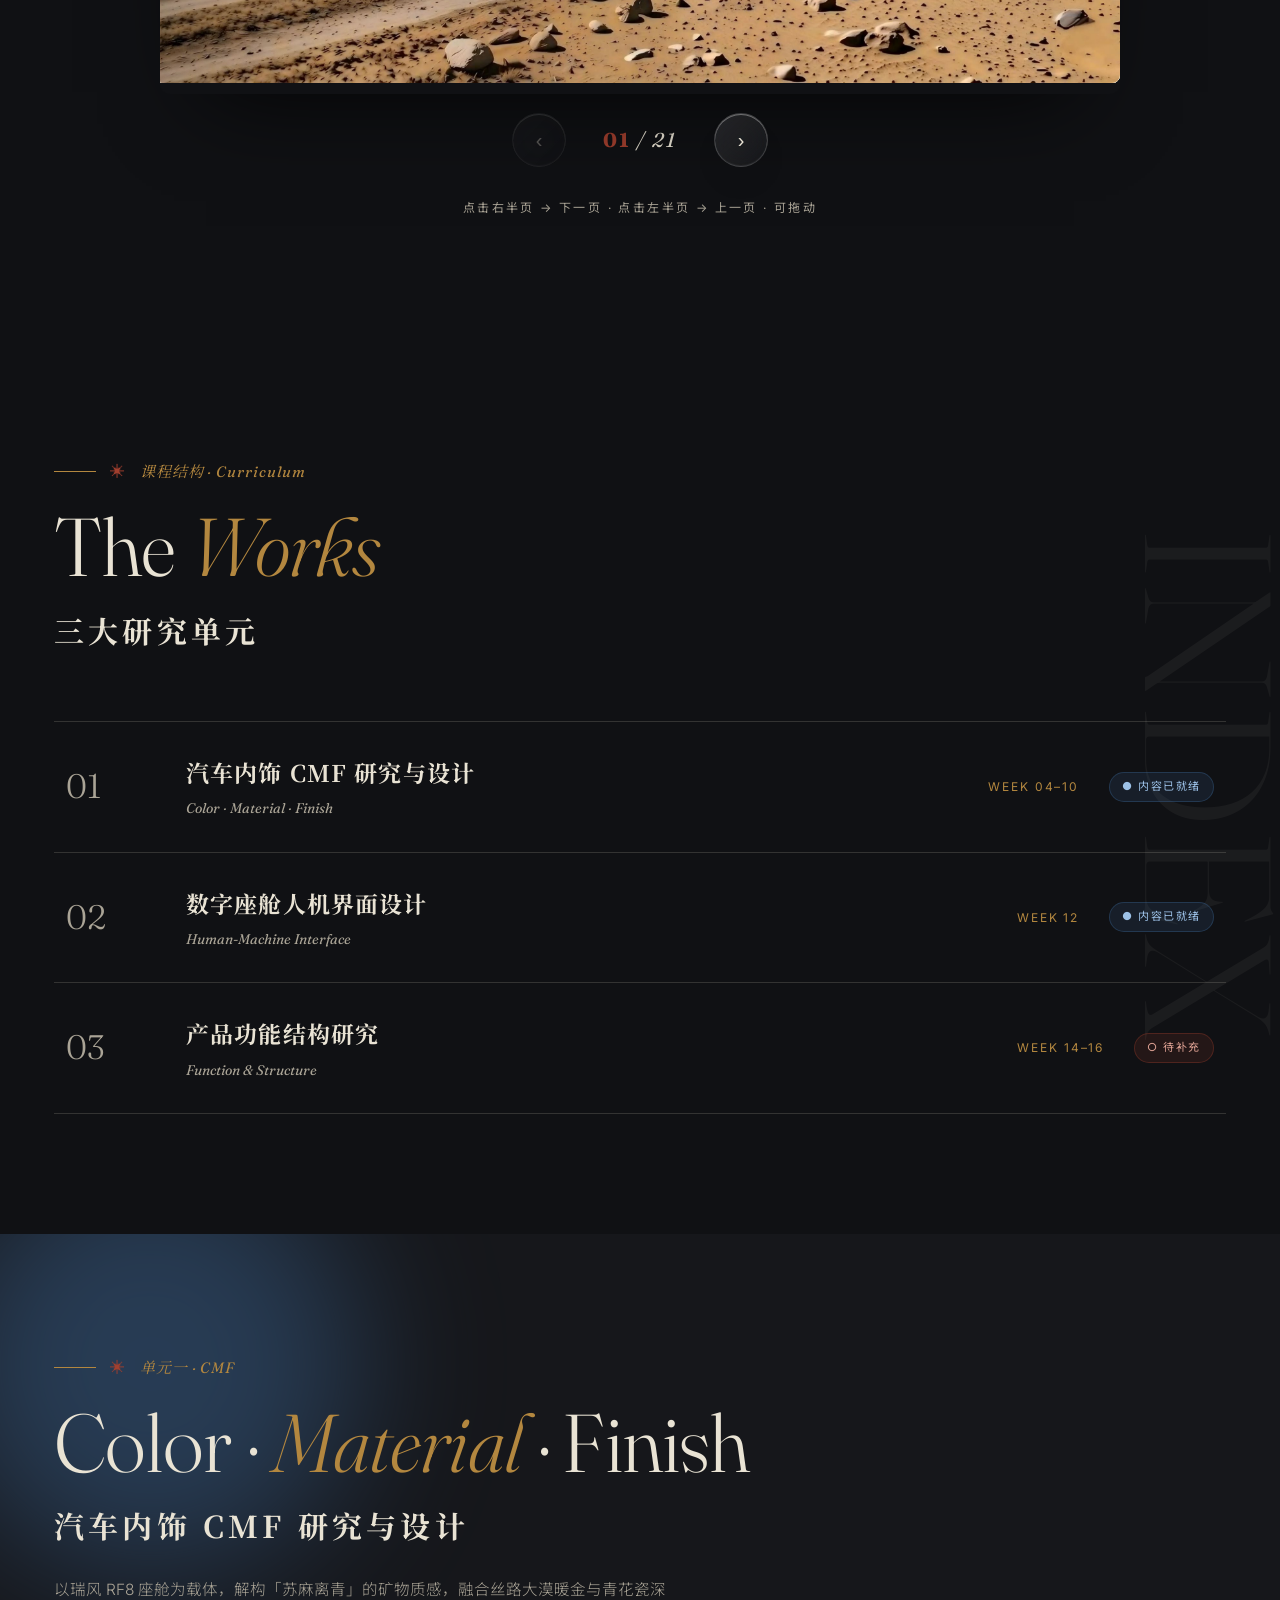
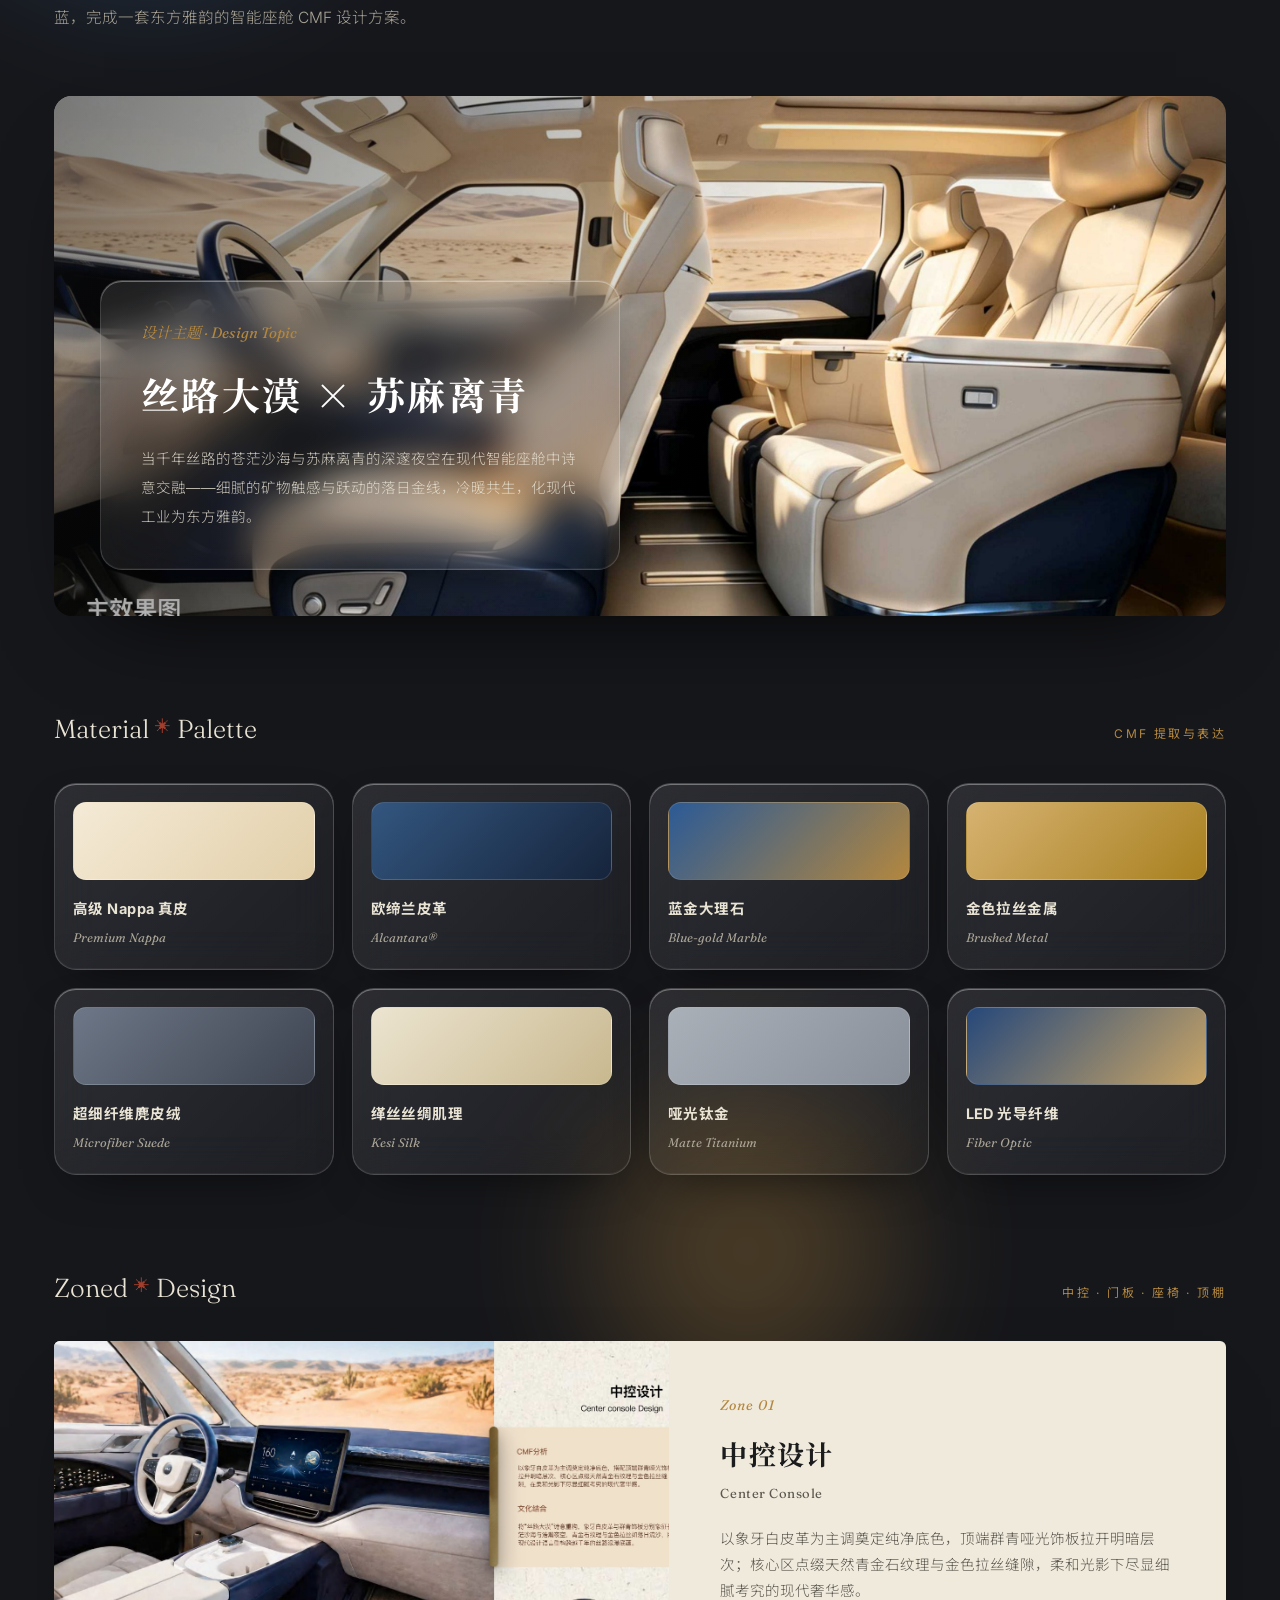
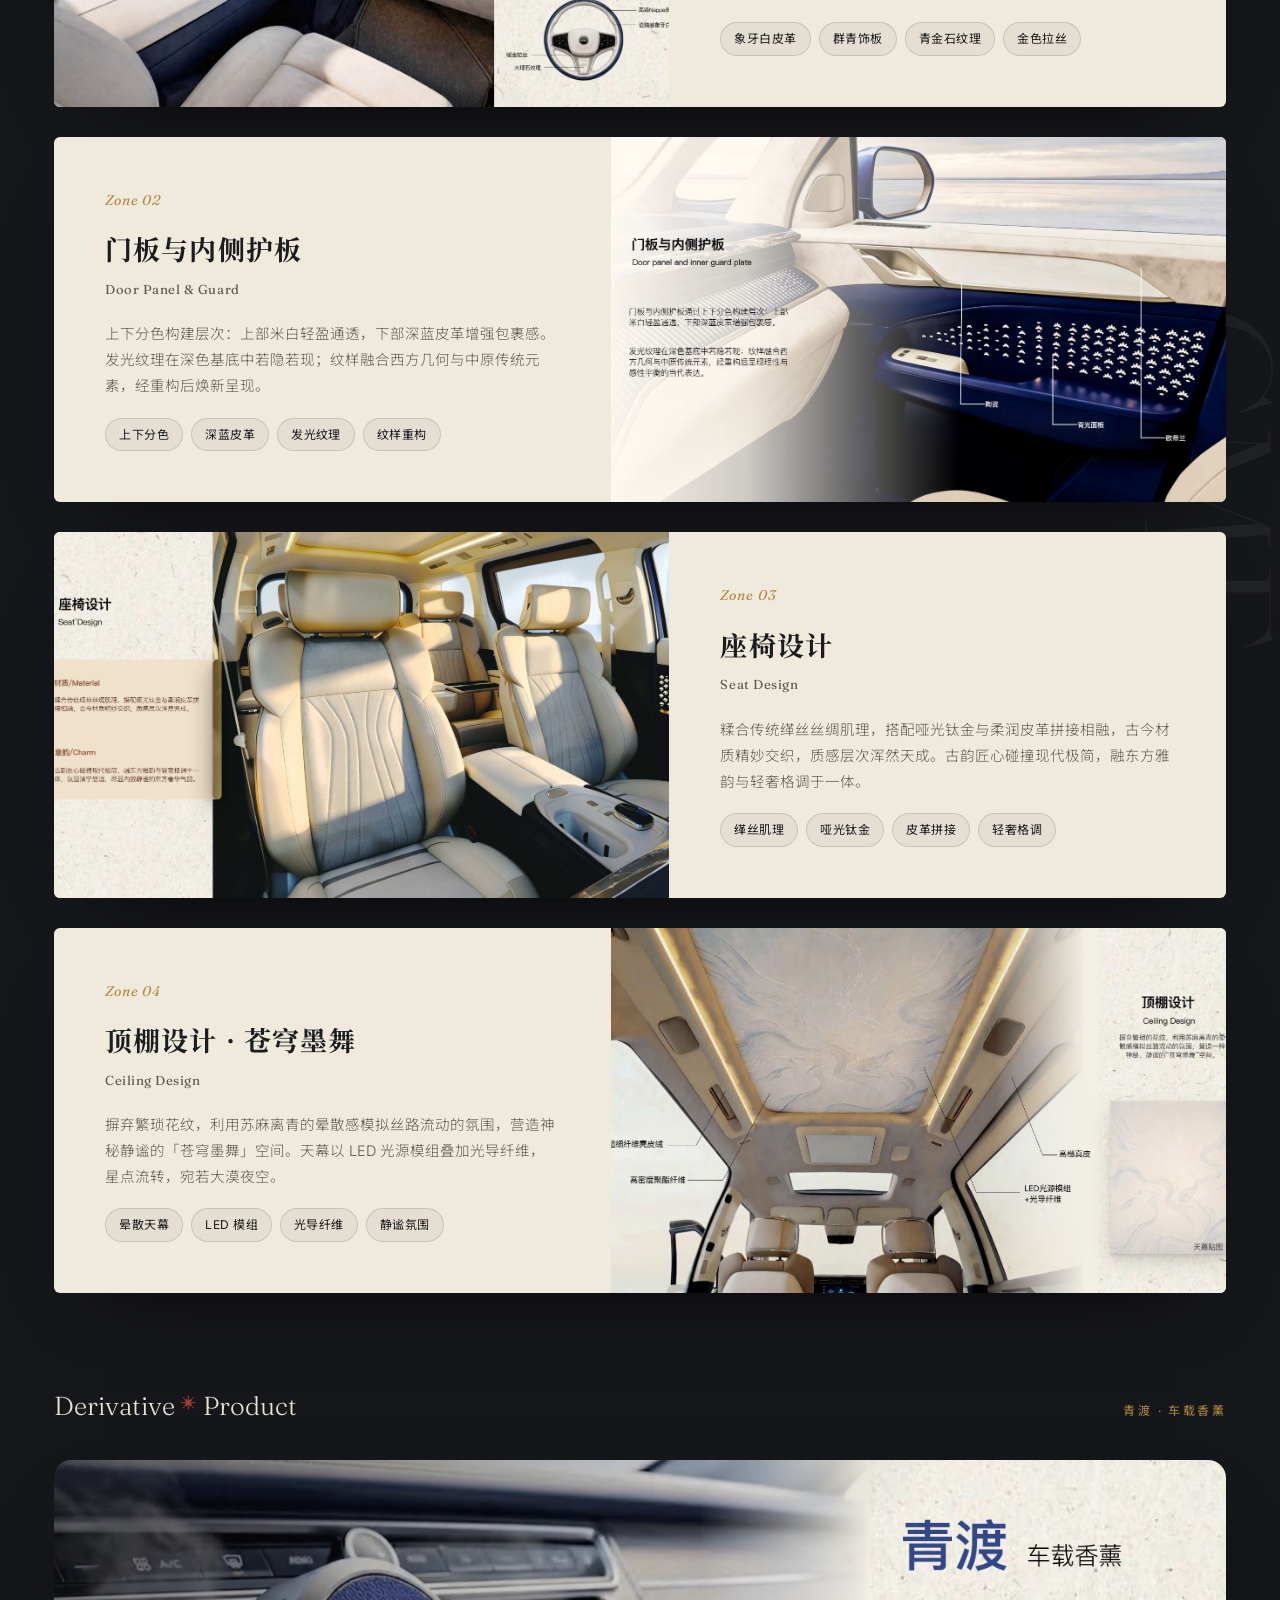
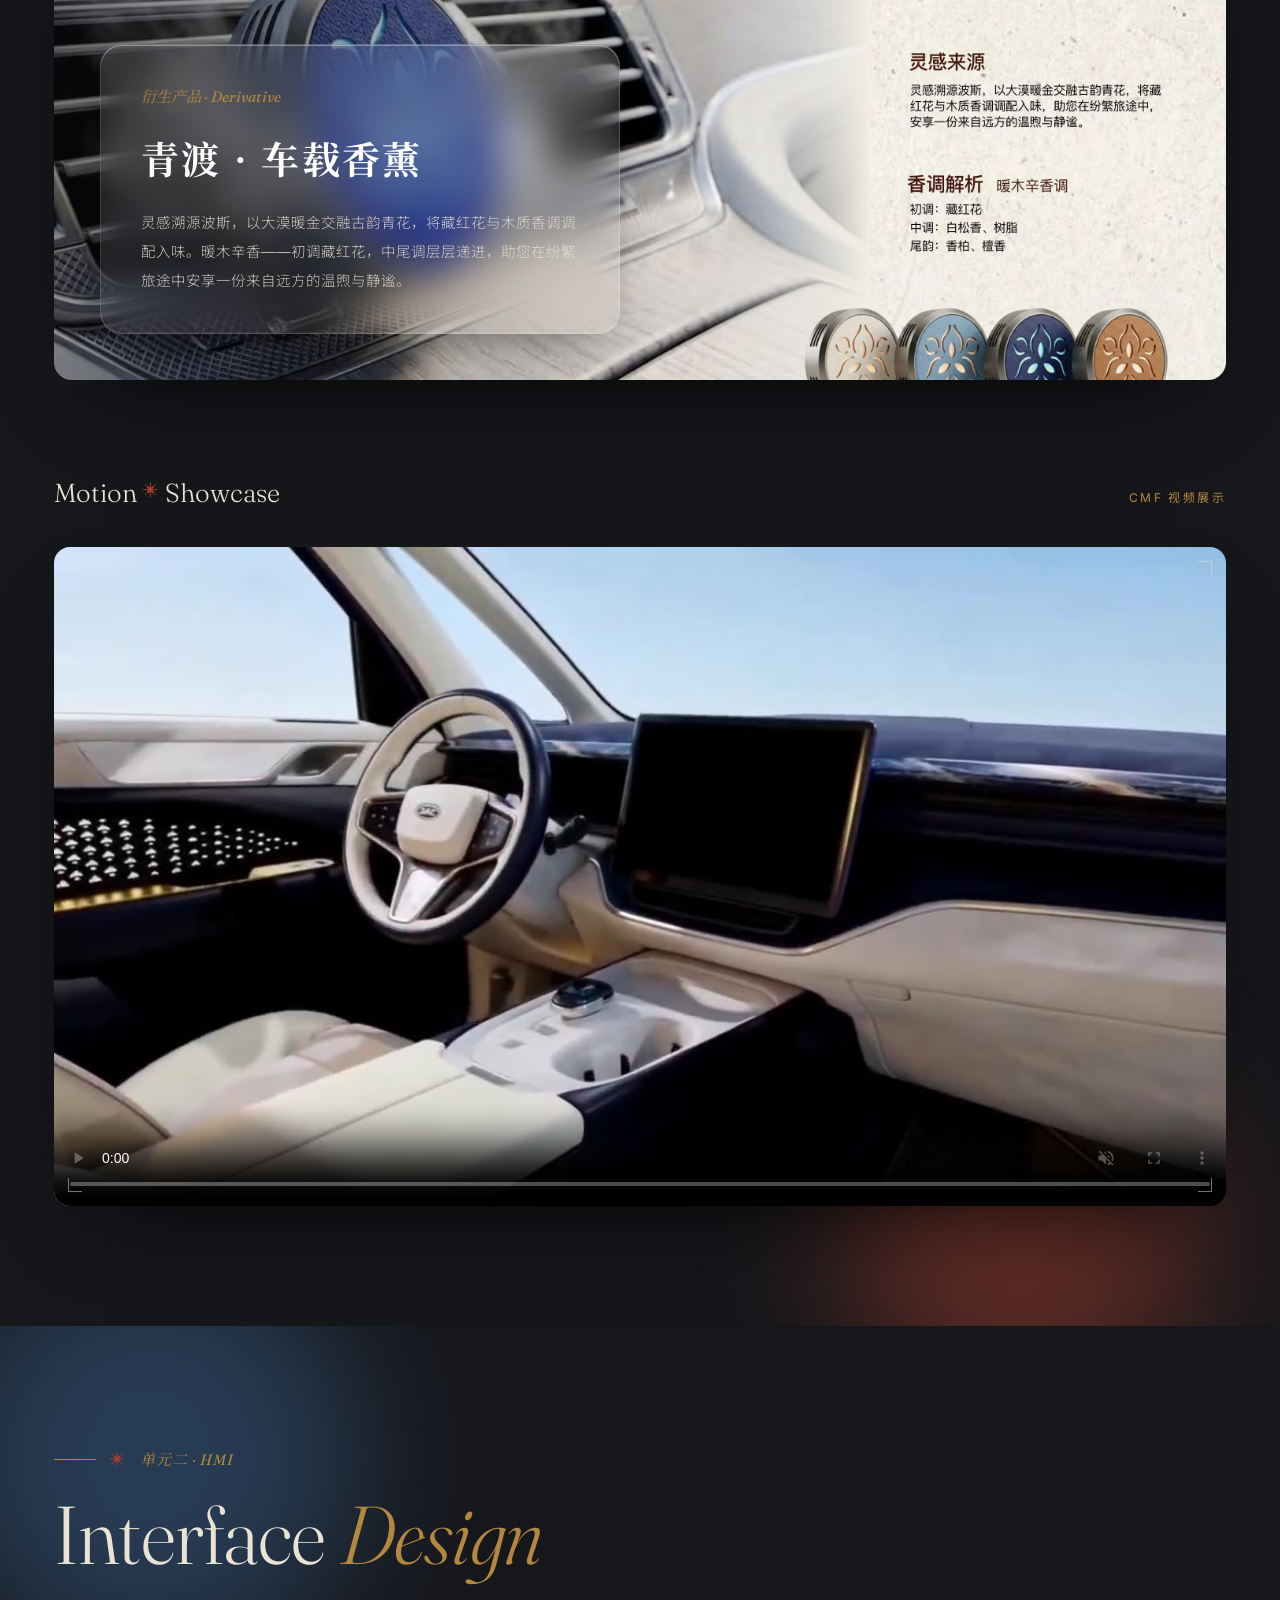
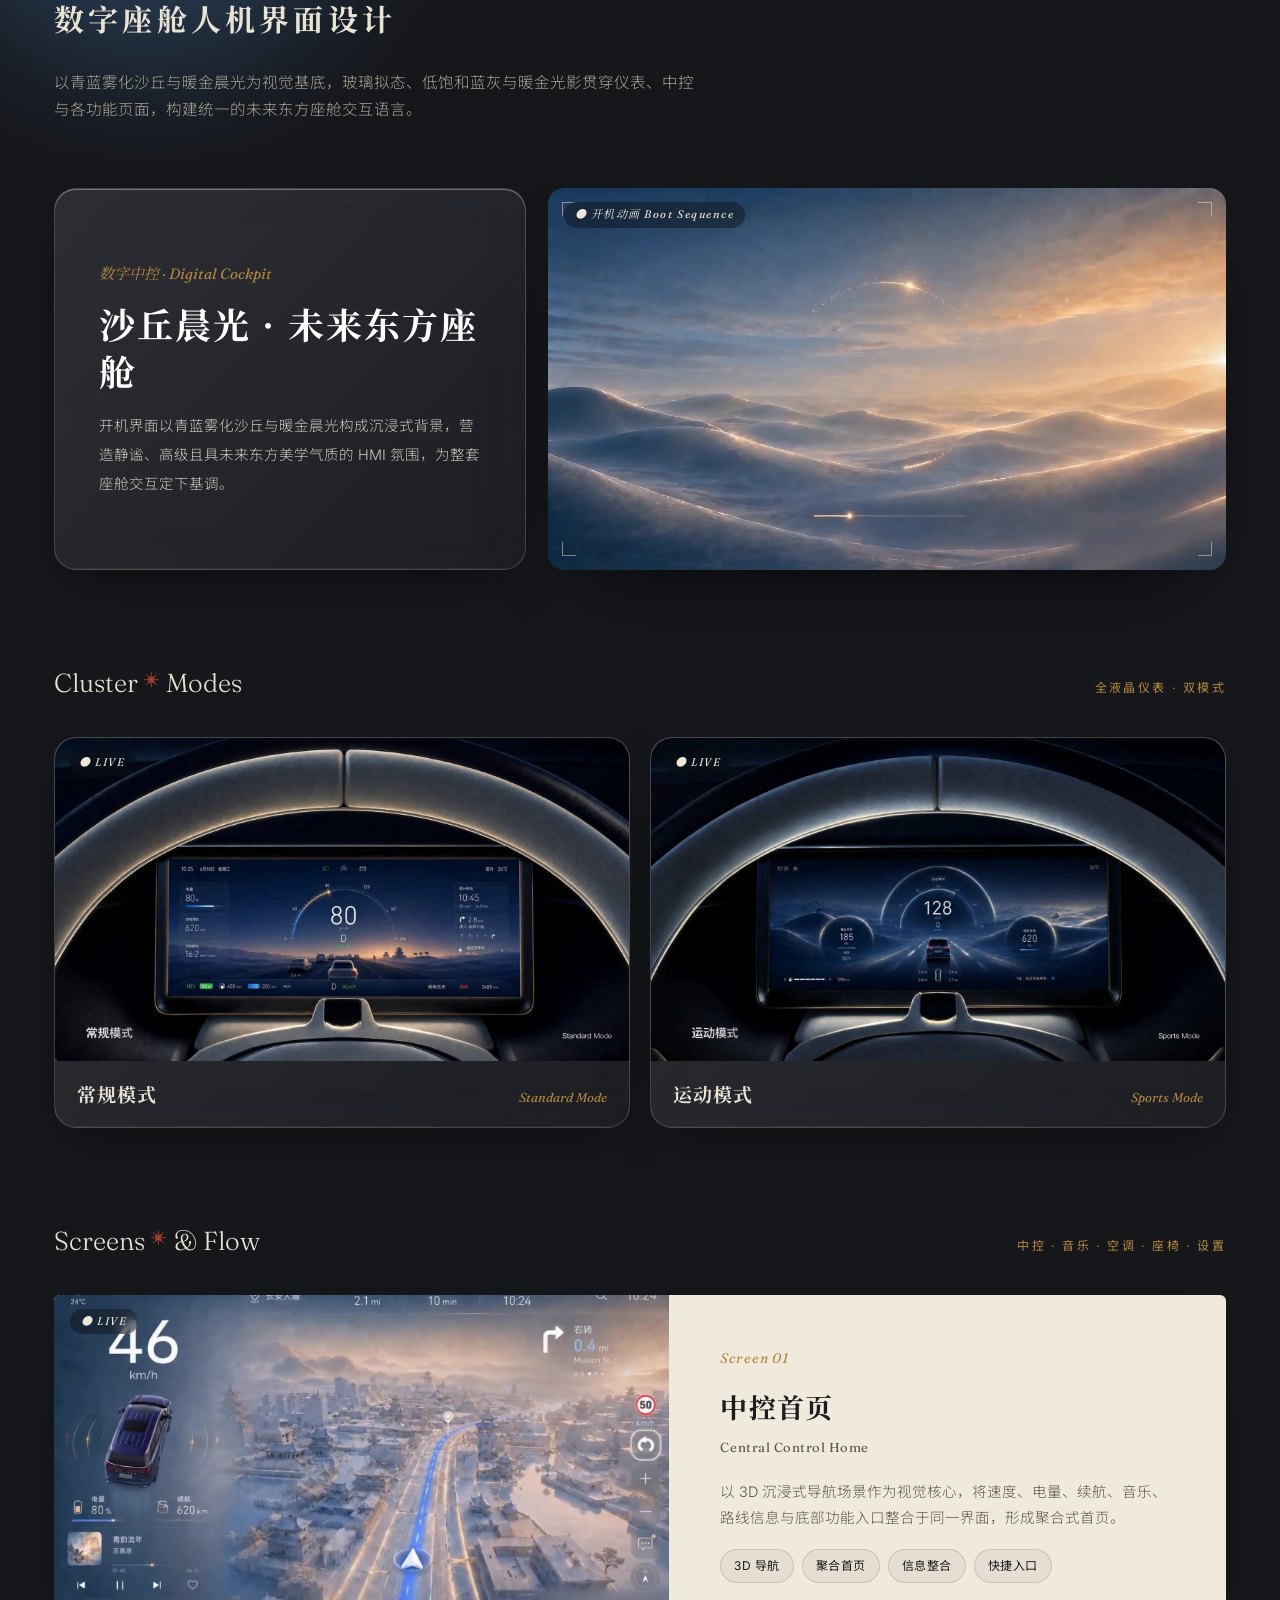
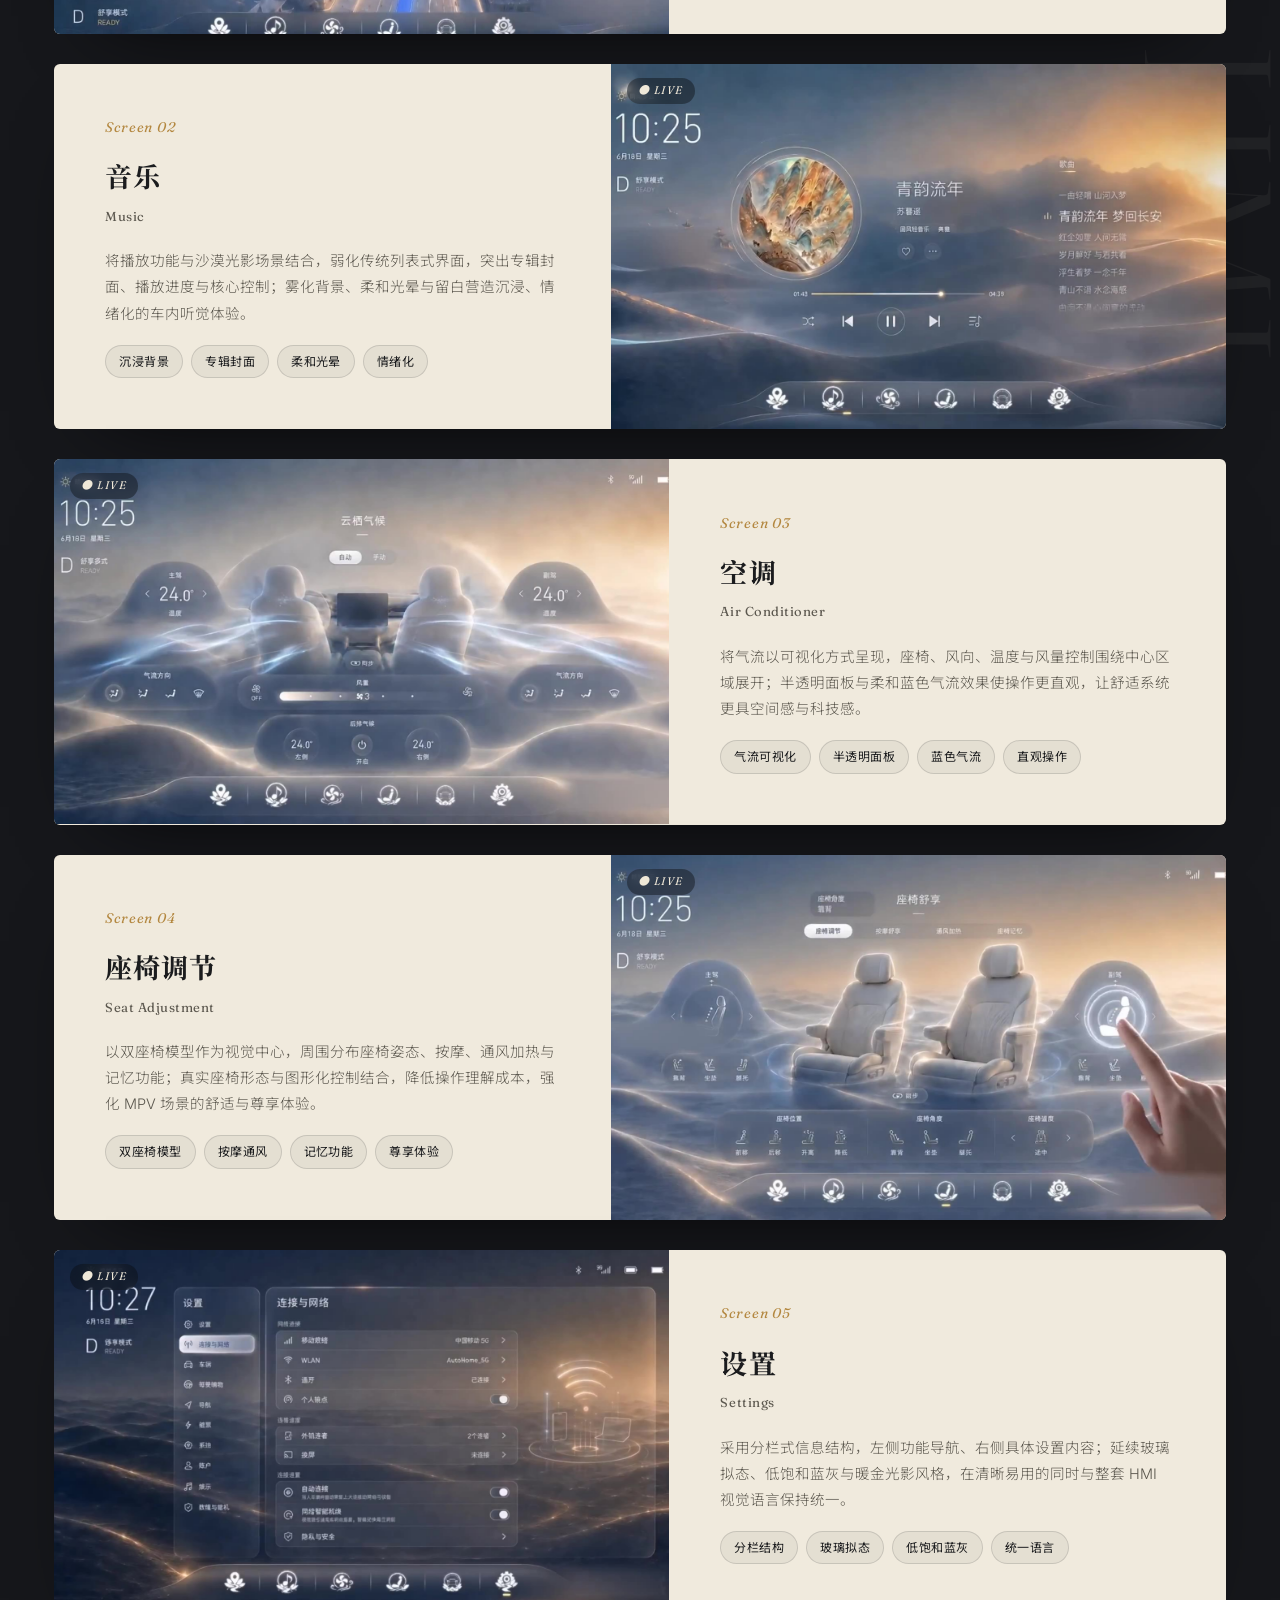
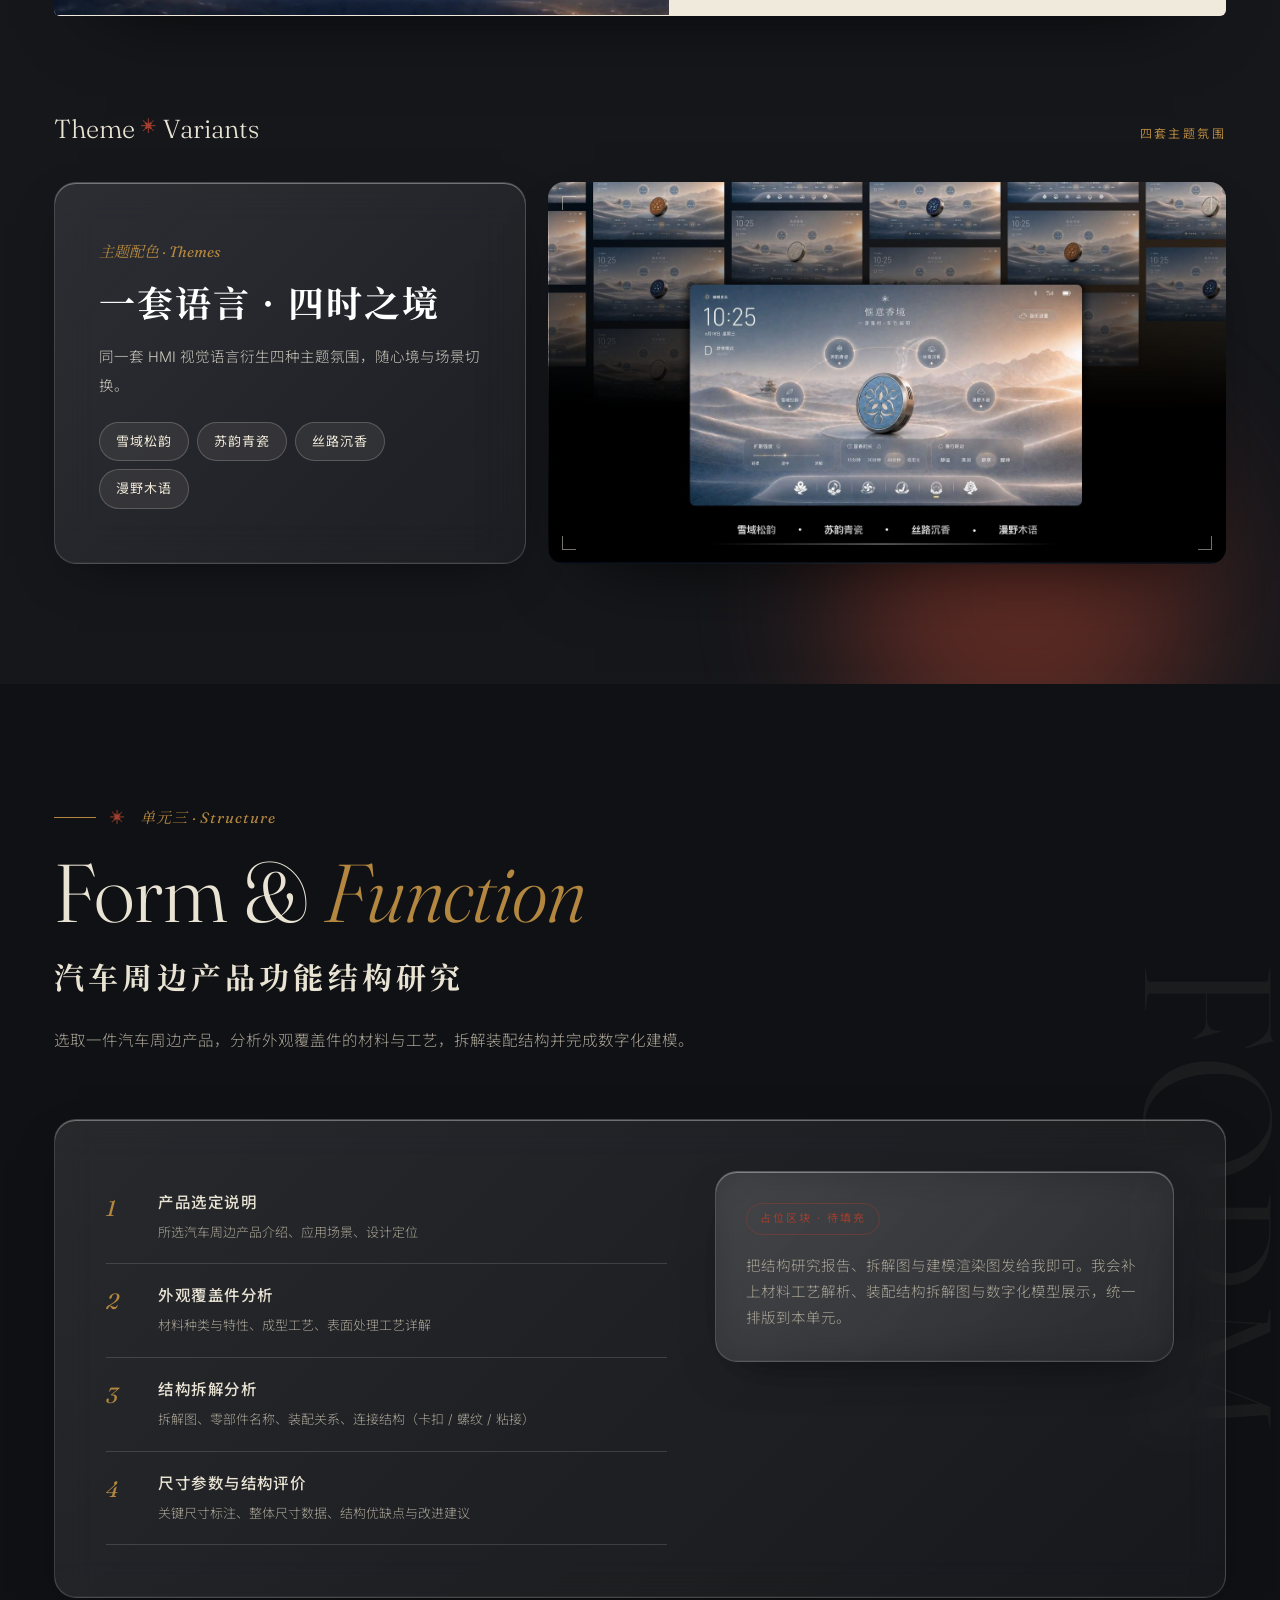
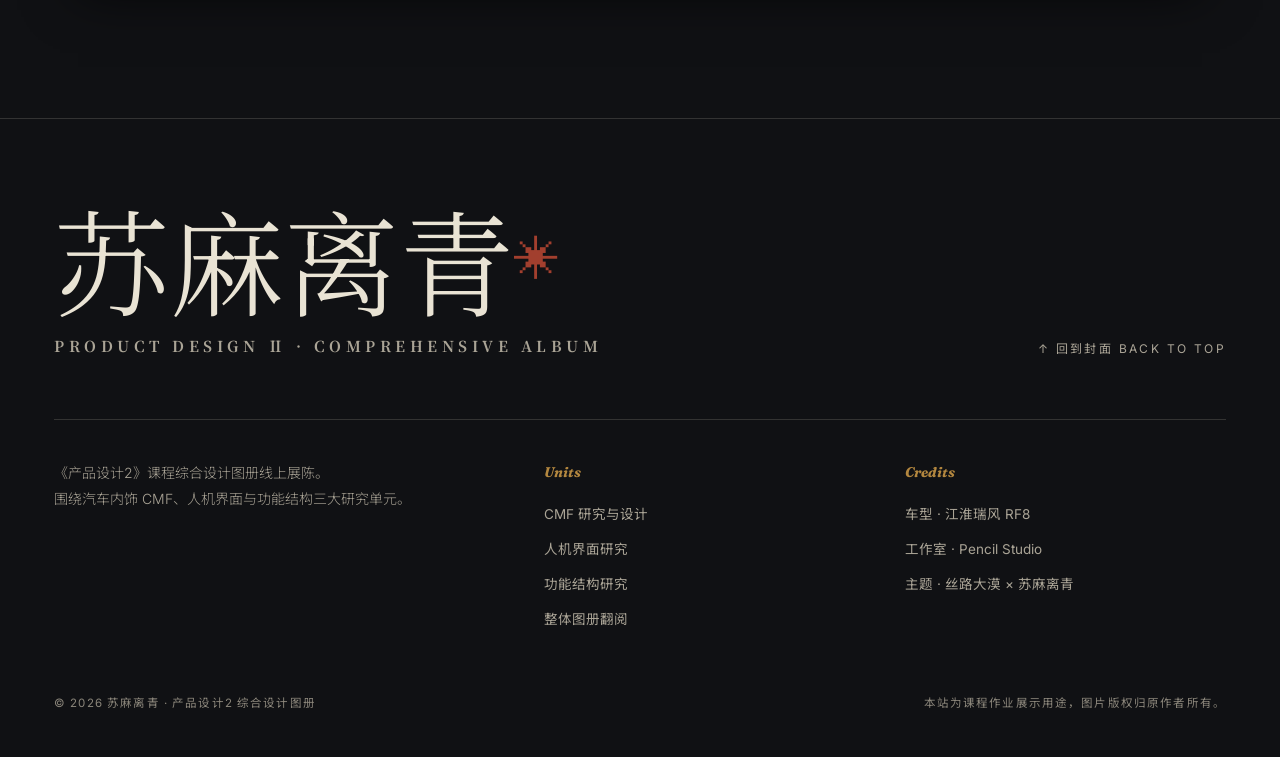
==== commit 434f1cda: "layout: 主题配色改为左右并排（玻璃卡片不再遮挡香薰界面） - 由玻璃压图改为 topic-split：玻璃文案卡片(左)+主题界面图(右)，互不遮挡 - ts-media 支持 img，可点击" ====
--- a/index.html
+++ b/index.html
@@ -342,13 +342,16 @@
       <div class="l">Theme <span class="star">✳</span> Variants</div>
       <div class="r">四套主题氛围</div>
     </div>
-    <div class="topic reveal">
-      <div class="topic-bg"><img src="assets/hmi/screen-08.jpg" alt="主题配色"></div>
-      <div class="glass tilt">
+    <div class="topic-split reveal">
+      <div class="glass tilt ts-text">
         <div class="tag">主题配色 · Themes</div>
         <h3>一套语言 · 四时之境</h3>
         <p>同一套 HMI 视觉语言衍生四种主题氛围，随心境与场景切换。</p>
         <div class="chips theme-chips"><span>雪域松韵</span><span>苏韵青瓷</span><span>丝路沉香</span><span>漫野木语</span></div>
+      </div>
+      <div class="ts-media" data-src="assets/hmi/screen-08.jpg" data-hot>
+        <img src="assets/hmi/screen-08.jpg" alt="主题配色 · 四套主题">
+        <span class="vf-tick tl"></span><span class="vf-tick tr"></span><span class="vf-tick bl"></span><span class="vf-tick br"></span>
       </div>
     </div>
   </div>
--- a/assets/css/style.css
+++ b/assets/css/style.css
@@ -186,7 +186,8 @@
 .topic-split p{color:rgba(233,227,212,.86);font-size:14.5px;font-weight:300;line-height:2}
 .ts-media{position:relative;border-radius:16px;overflow:hidden;background:#0c0d10;
   box-shadow:0 34px 80px -46px #000,inset 0 0 0 1px rgba(233,227,212,.1)}
-.ts-media video{display:block;width:100%;height:100%;aspect-ratio:16/9;object-fit:cover;background:#0c0d10}
+.ts-media video,.ts-media img{display:block;width:100%;height:100%;aspect-ratio:16/9;object-fit:cover;background:#0c0d10}
+.ts-media[data-src]{cursor:zoom-in}
 .ts-badge{position:absolute;top:14px;left:16px;z-index:3;font-family:var(--display);font-style:italic;
   font-size:11px;letter-spacing:.14em;color:#efe8d8;background:rgba(10,12,16,.42);
   padding:3px 11px;border-radius:20px;backdrop-filter:blur(6px)}
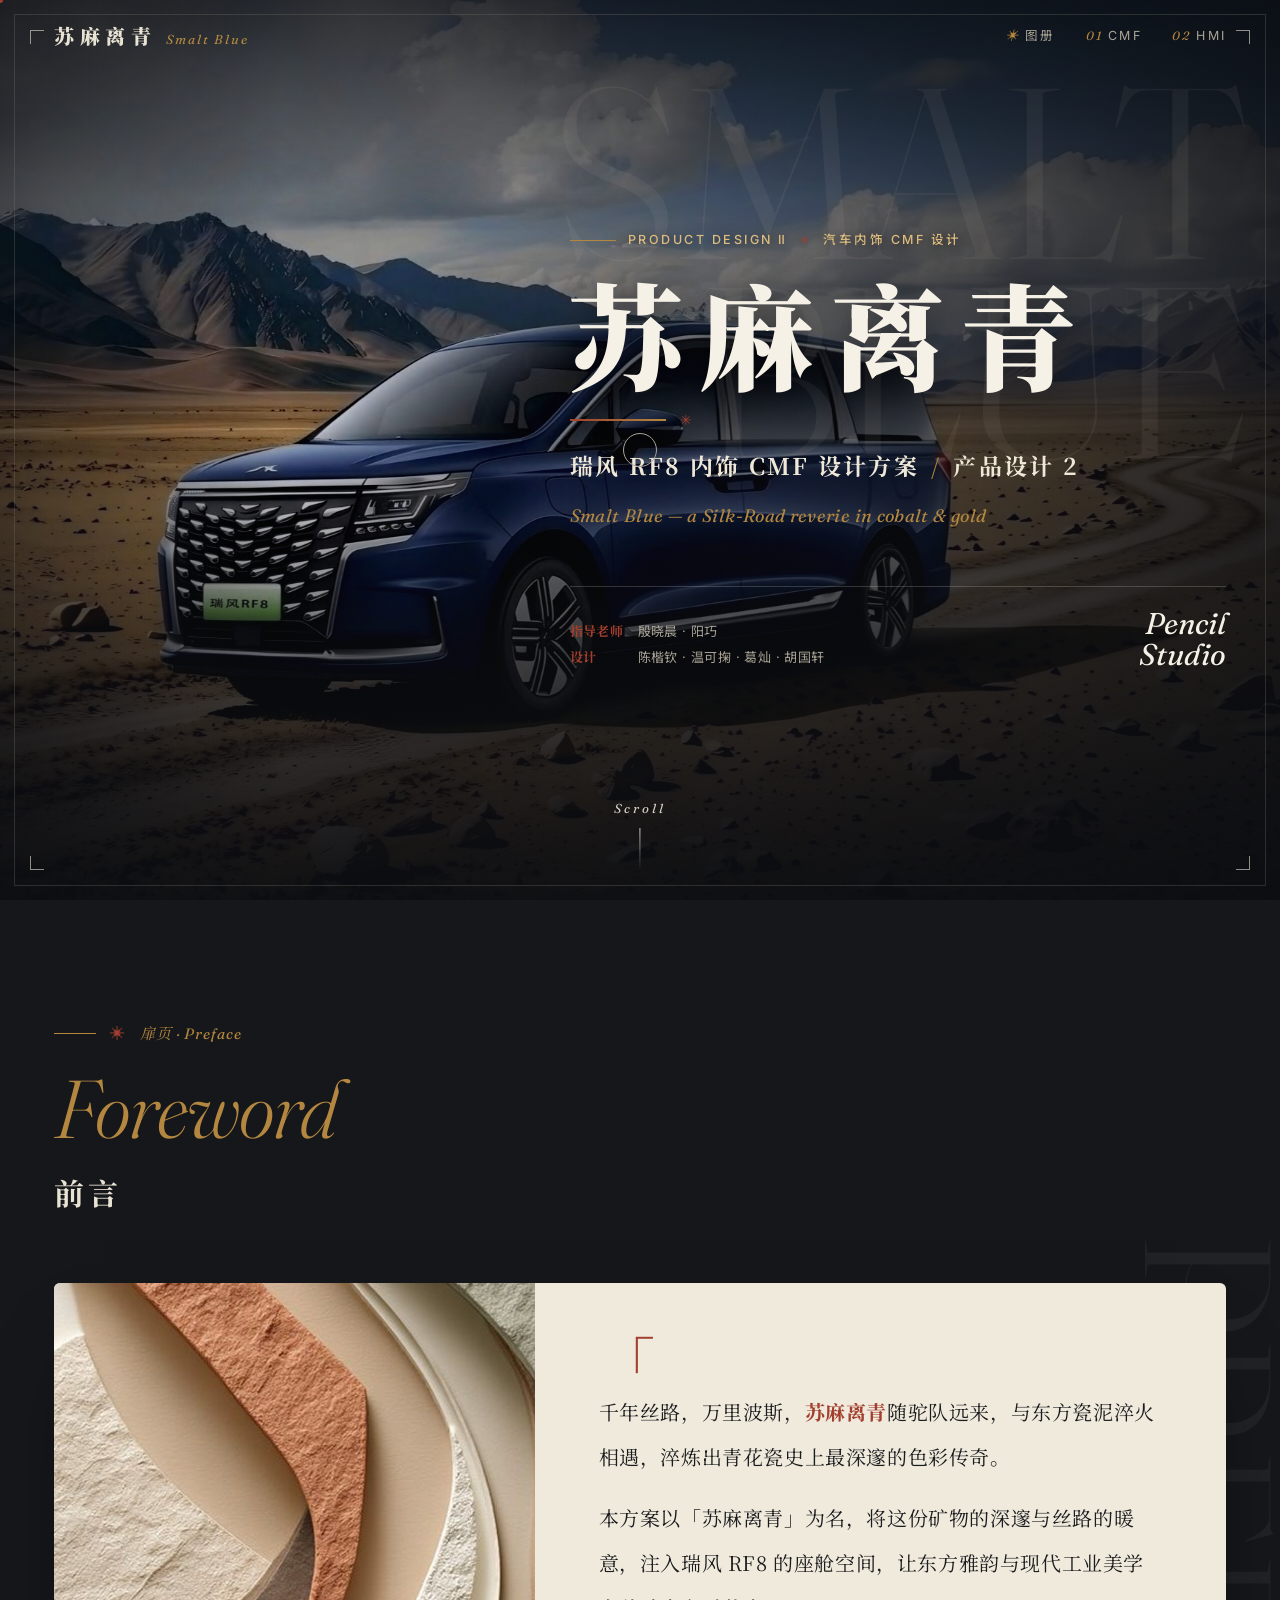
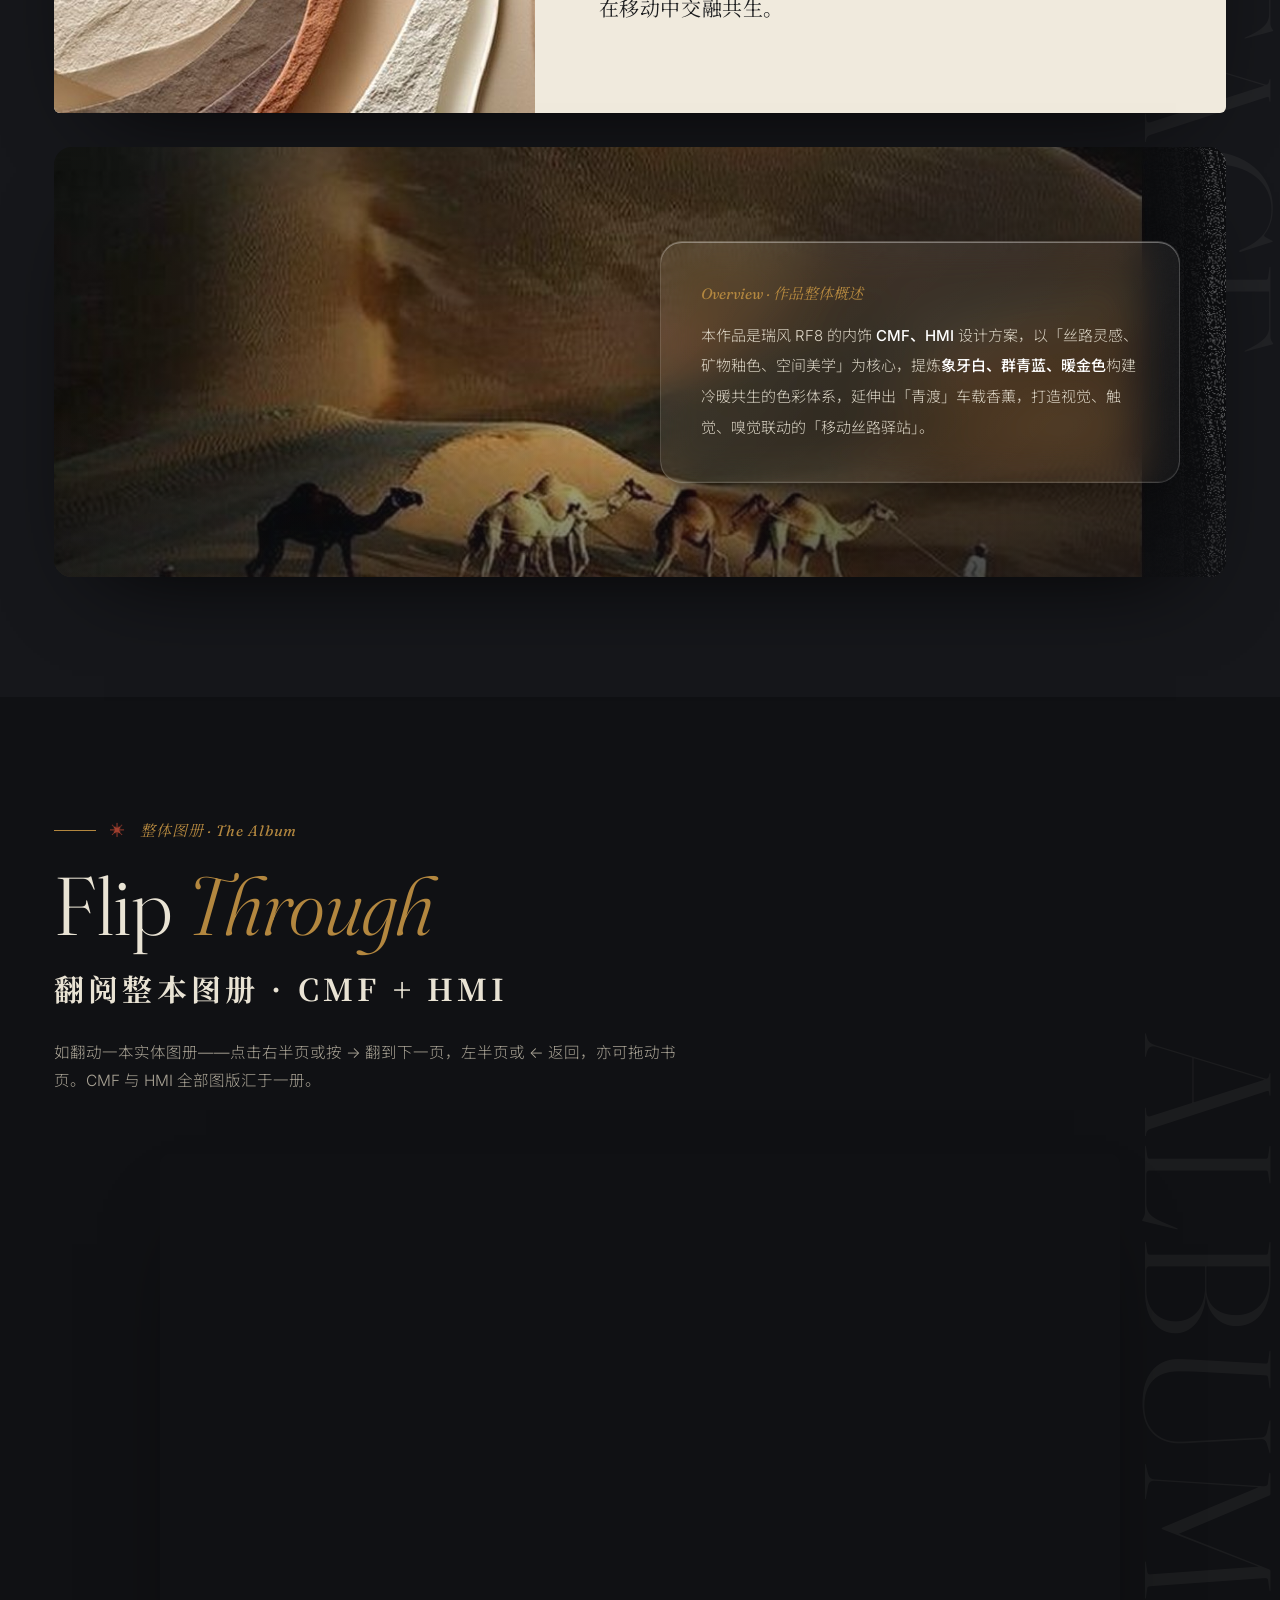
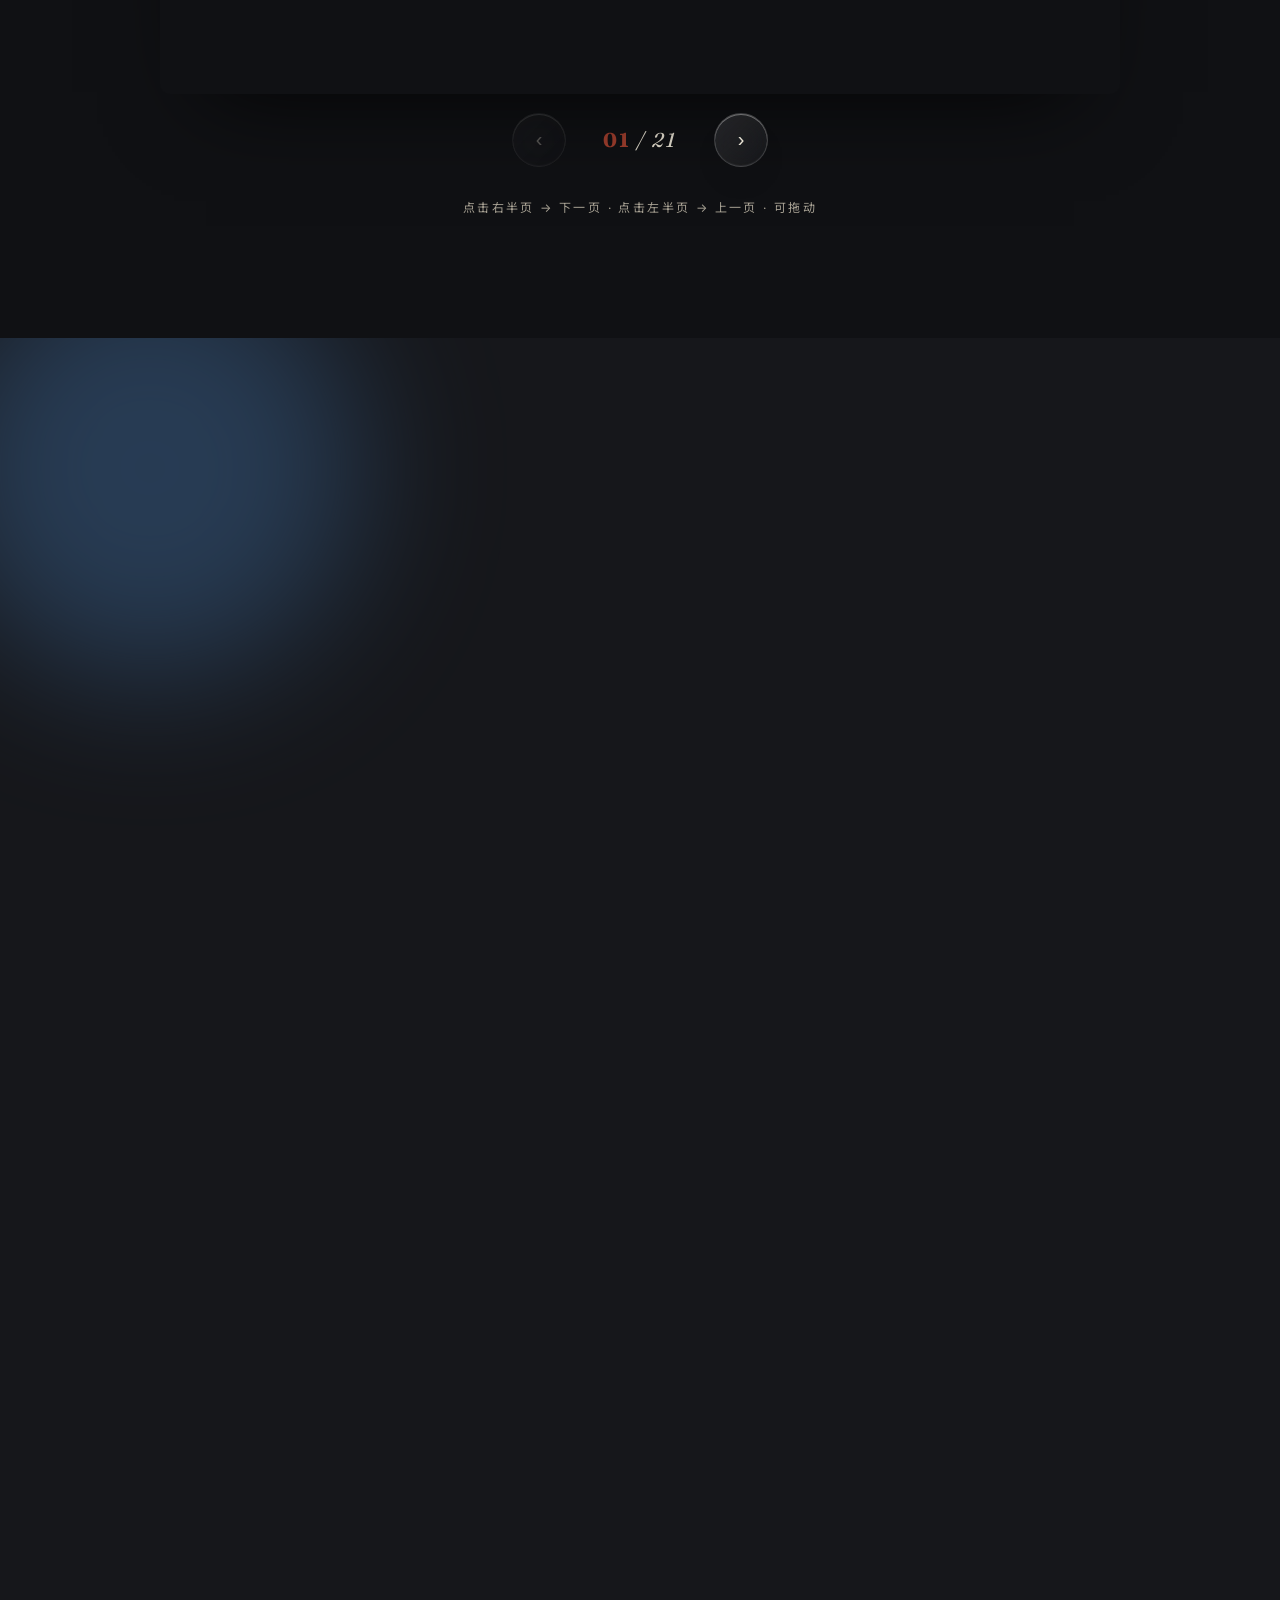
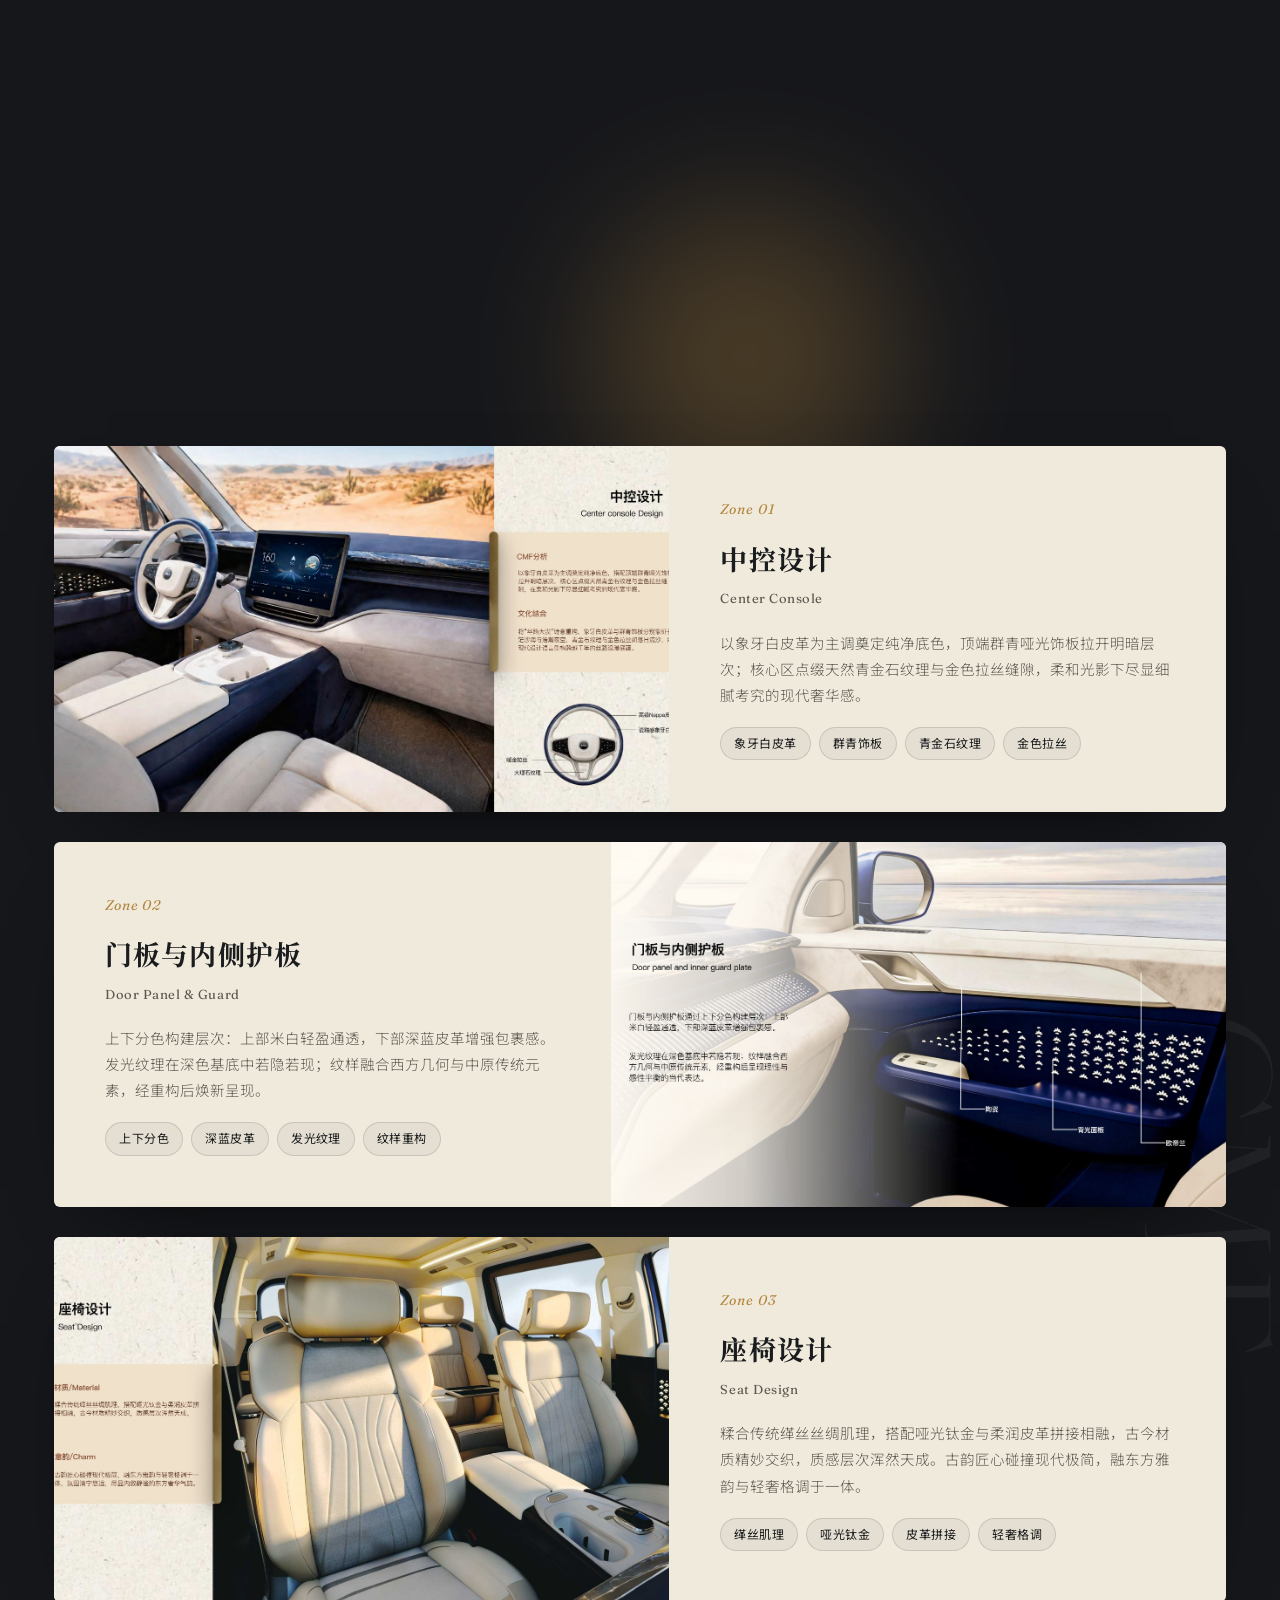
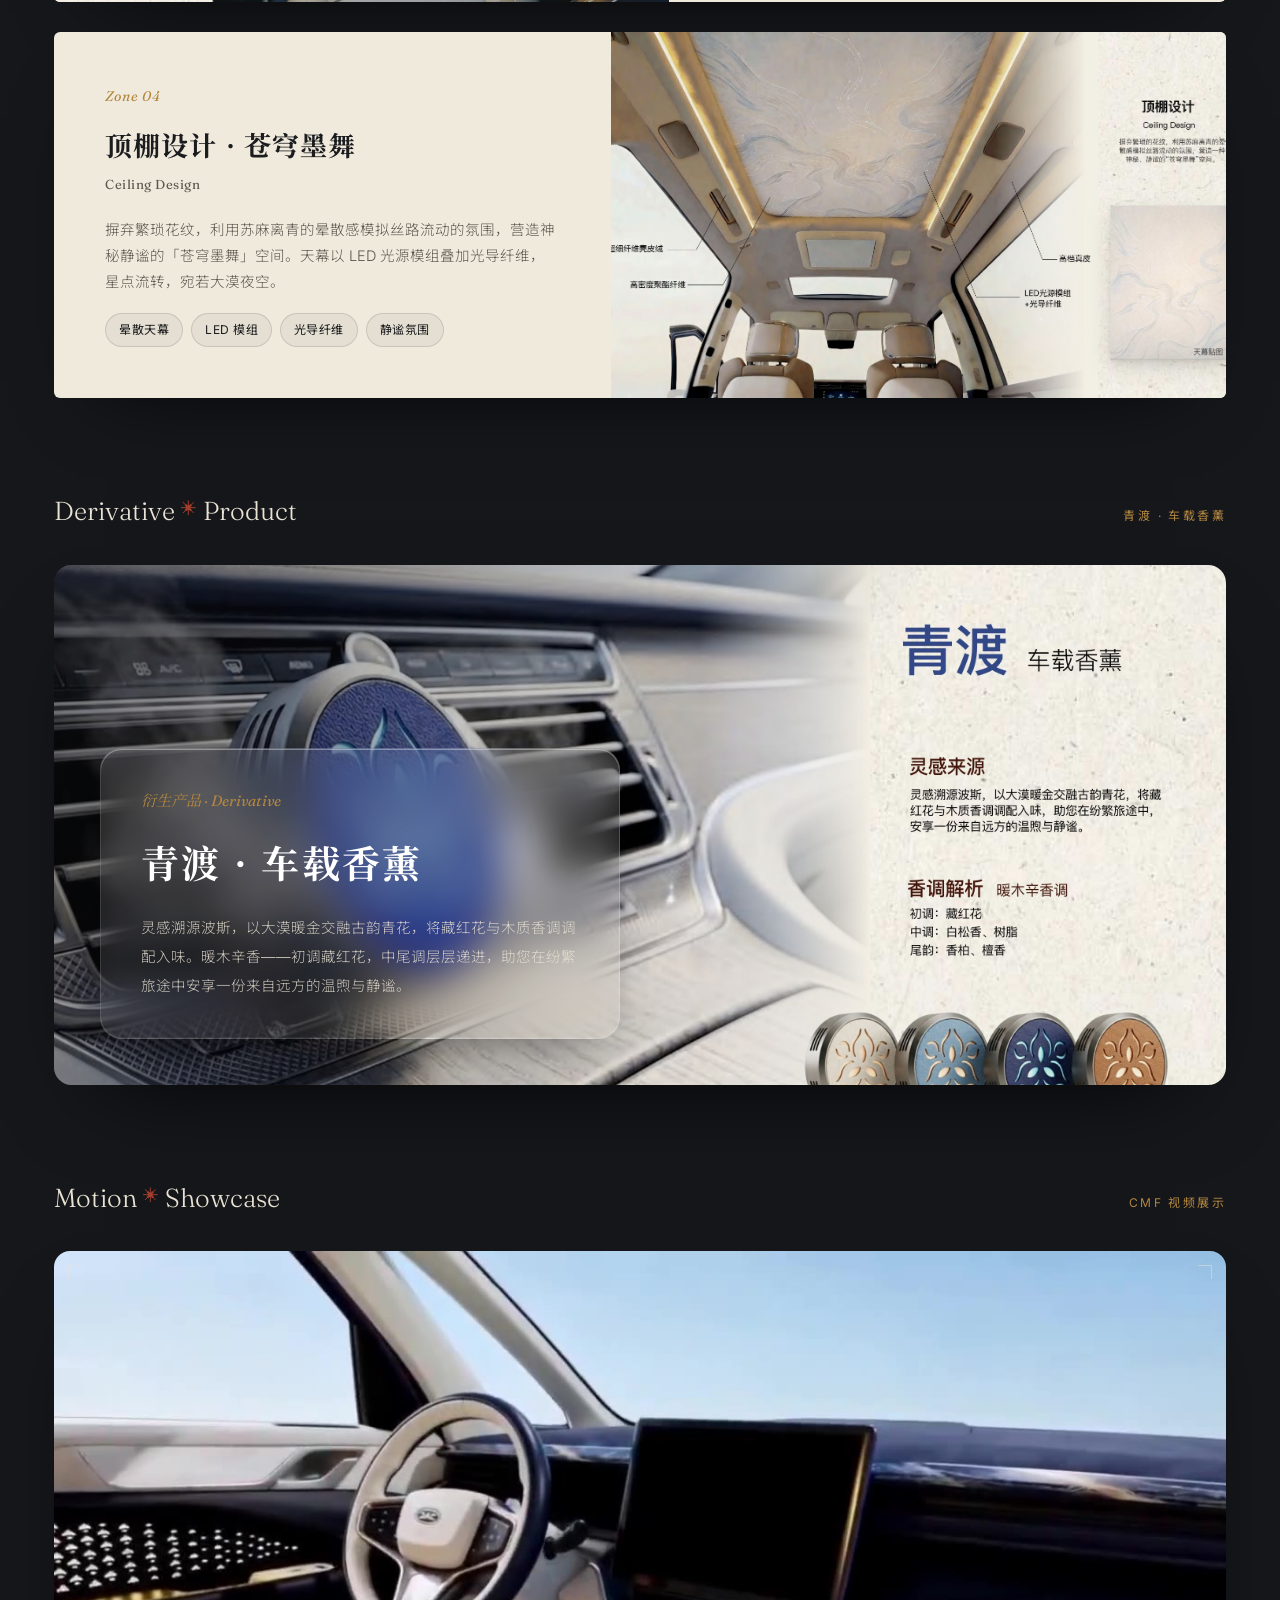
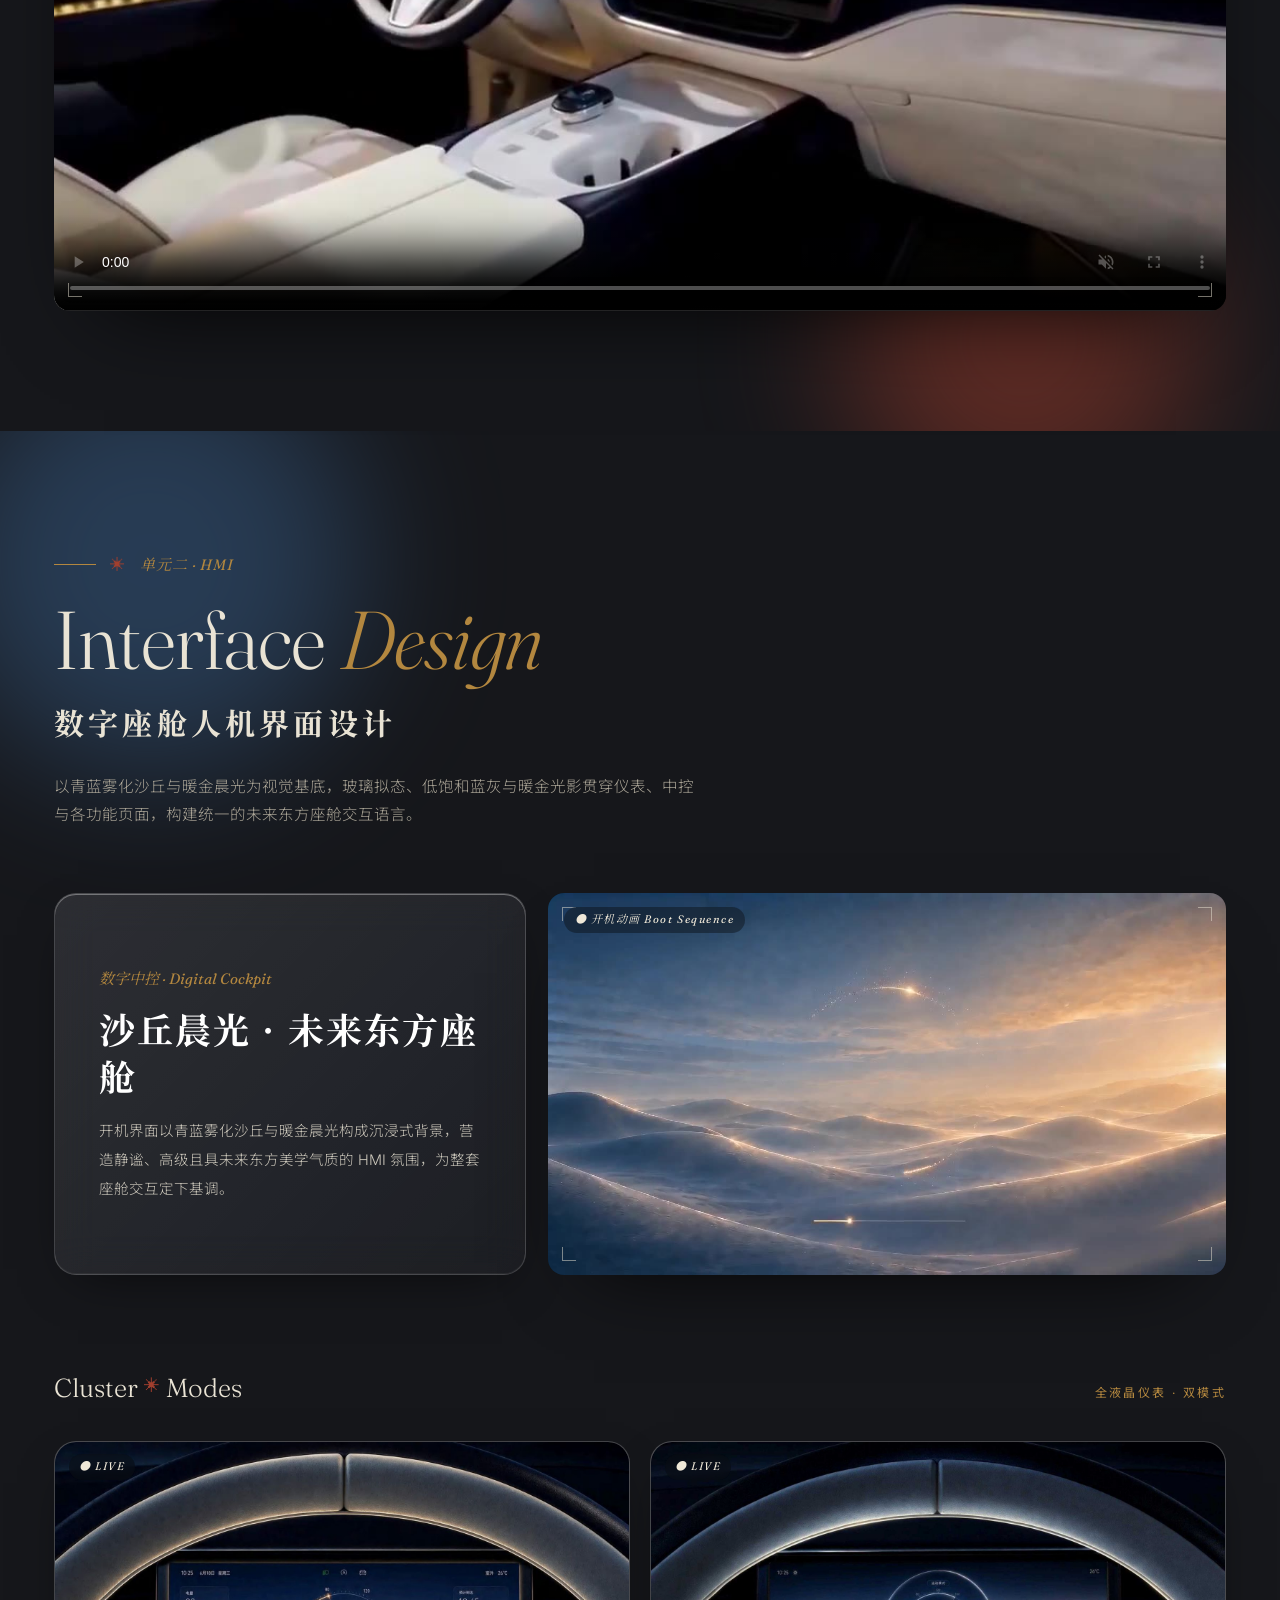
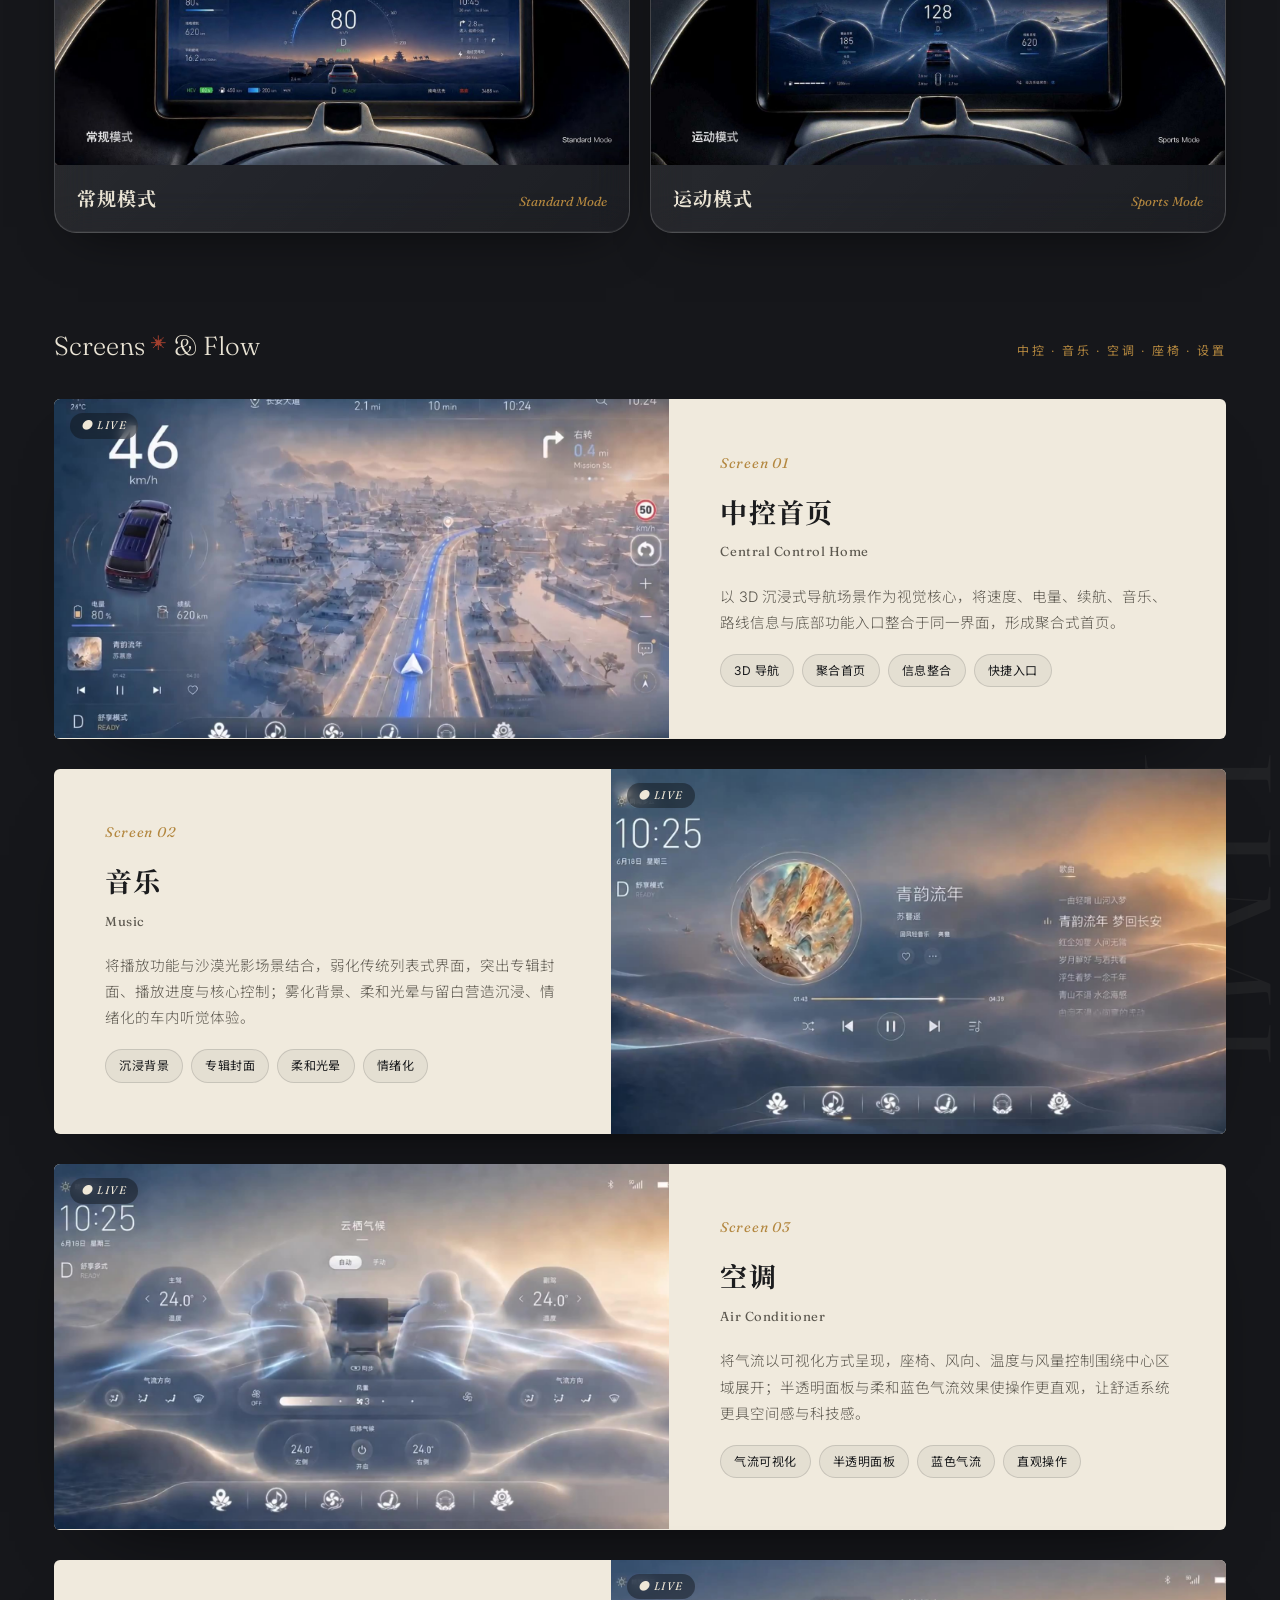
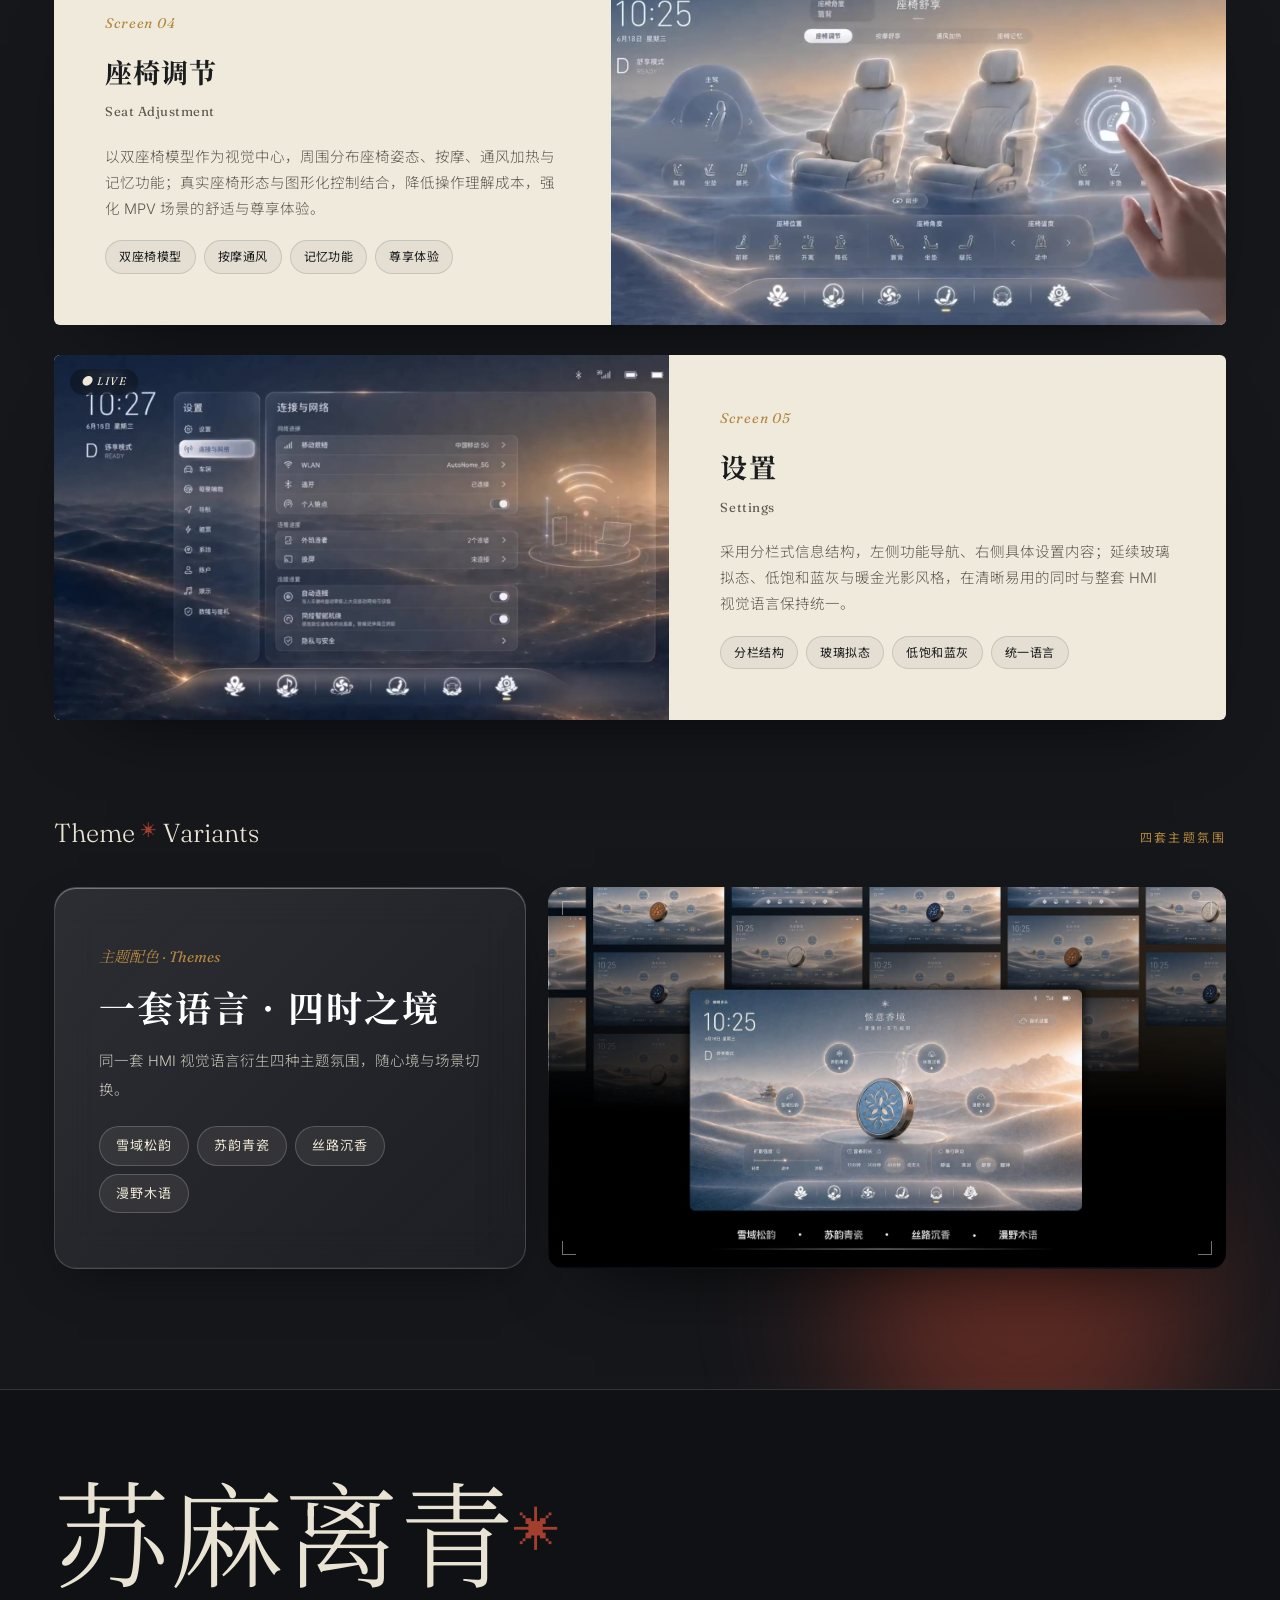
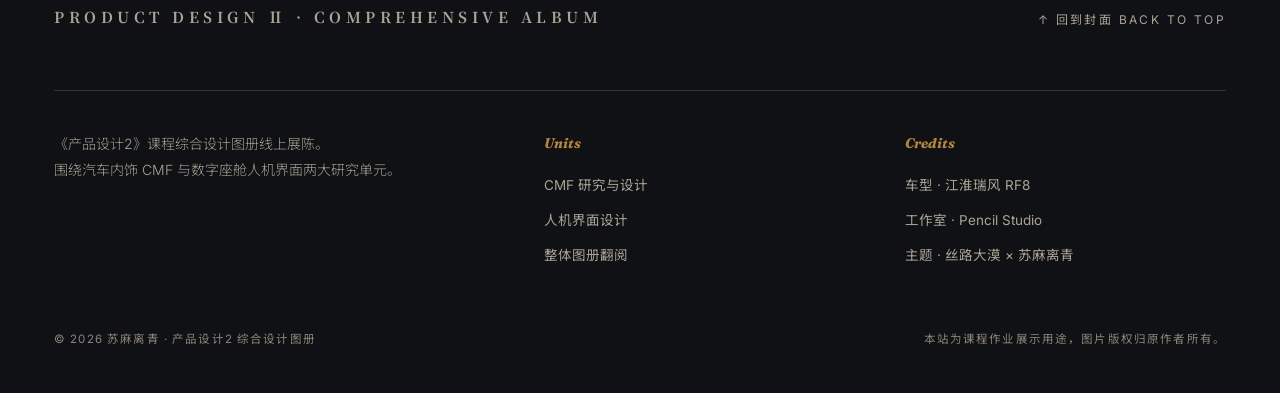
==== commit 6533af7e: "content: 移除功能结构单元与单元总览，仅保留 CMF + HMI 两部分 - 删除 #struct(功能结构) 与 #index(单元总览/The Works) 两个 section - 导航" ====
--- a/index.html
+++ b/index.html
@@ -4,7 +4,7 @@
 <meta charset="UTF-8">
 <meta name="viewport" content="width=device-width,initial-scale=1">
 <title>苏麻离青 · 产品设计2 综合设计图册</title>
-<meta name="description" content="苏麻离青——《产品设计2》课程综合设计图册线上展陈：汽车内饰CMF、人机界面、功能结构研究与课程总结。">
+<meta name="description" content="苏麻离青——《产品设计2》课程综合设计图册线上展陈：汽车内饰 CMF 研究与设计、数字座舱人机界面设计。">
 <link rel="preconnect" href="https://fonts.googleapis.com">
 <link rel="preconnect" href="https://fonts.gstatic.com" crossorigin>
 <link href="https://fonts.googleapis.com/css2?family=Fraunces:ital,opsz,wght@0,9..144,300;0,9..144,400;1,9..144,300;1,9..144,400&family=Inter:wght@300;400;500&family=Noto+Serif+SC:wght@400;700;900&family=Noto+Sans+SC:wght@300;400&display=swap" rel="stylesheet">
@@ -26,7 +26,6 @@
       <a href="#flip" data-hot><span class="num">✳</span>图册</a>
       <a href="#cmf" data-hot><span class="num">01</span>CMF</a>
       <a href="#hmi" data-hot><span class="num">02</span>HMI</a>
-      <a href="#struct" data-hot><span class="num">03</span>Structure</a>
     </nav>
     <button class="nav-toggle" id="navToggle" data-hot aria-label="菜单">☰</button>
   </div>
@@ -114,35 +113,6 @@
   </div>
 </section>
 
-<!-- ============ 单元总览 ============ -->
-<section class="band-darker" id="index">
-  <div class="vlabel">INDEX</div>
-  <div class="wrap">
-    <div class="sec-head reveal">
-      <div class="kicker"><span class="star">✳</span> 课程结构 · Curriculum</div>
-      <h2 class="h-en">The <em>Works</em></h2>
-      <div class="h-cn">三大研究单元</div>
-    </div>
-    <div class="index-list reveal">
-      <a class="idx-row" href="#cmf" data-hot>
-        <span class="no">01</span>
-        <div><h3>汽车内饰 CMF 研究与设计</h3><div class="en">Color · Material · Finish</div></div>
-        <span class="wk">Week 04–10</span><span class="st done">● 内容已就绪</span>
-      </a>
-      <a class="idx-row" href="#hmi" data-hot>
-        <span class="no">02</span>
-        <div><h3>数字座舱人机界面设计</h3><div class="en">Human-Machine Interface</div></div>
-        <span class="wk">Week 12</span><span class="st done">● 内容已就绪</span>
-      </a>
-      <a class="idx-row" href="#struct" data-hot>
-        <span class="no">03</span>
-        <div><h3>产品功能结构研究</h3><div class="en">Function &amp; Structure</div></div>
-        <span class="wk">Week 14–16</span><span class="st wait">○ 待补充</span>
-      </a>
-    </div>
-  </div>
-</section>
-
 <!-- ============ CMF ============ -->
 <section class="band-dark" id="cmf">
   <div class="orbs"><span class="orb a"></span><span class="orb b"></span><span class="orb c"></span></div>
@@ -357,33 +327,6 @@
   </div>
 </section>
 
-<!-- ============ 功能结构 ============ -->
-<section class="band-darker" id="struct">
-  <div class="vlabel">FORM</div>
-  <div class="wrap">
-    <div class="sec-head reveal">
-      <div class="kicker"><span class="star">✳</span> 单元三 · Structure</div>
-      <h2 class="h-en">Form &amp; <em>Function</em></h2>
-      <div class="h-cn">汽车周边产品功能结构研究</div>
-      <p class="sec-lead">选取一件汽车周边产品，分析外观覆盖件的材料与工艺，拆解装配结构并完成数字化建模。</p>
-    </div>
-    <div class="glass ph tilt reveal">
-      <div class="ph-grid">
-        <ul class="ph-list">
-          <li><span class="pn">1</span><div><b>产品选定说明</b><small>所选汽车周边产品介绍、应用场景、设计定位</small></div></li>
-          <li><span class="pn">2</span><div><b>外观覆盖件分析</b><small>材料种类与特性、成型工艺、表面处理工艺详解</small></div></li>
-          <li><span class="pn">3</span><div><b>结构拆解分析</b><small>拆解图、零部件名称、装配关系、连接结构（卡扣 / 螺纹 / 粘接）</small></div></li>
-          <li><span class="pn">4</span><div><b>尺寸参数与结构评价</b><small>关键尺寸标注、整体尺寸数据、结构优缺点与改进建议</small></div></li>
-        </ul>
-        <div class="ph-note glass">
-          <span class="badge">占位区块 · 待填充</span>
-          <p>把结构研究报告、拆解图与建模渲染图发给我即可。我会补上材料工艺解析、装配结构拆解图与数字化模型展示，统一排版到本单元。</p>
-        </div>
-      </div>
-    </div>
-  </div>
-</section>
-
 <!-- ============ Footer ============ -->
 <footer>
   <div class="wrap">
@@ -395,13 +338,12 @@
       <a href="#top" class="flip-hint" data-hot>↑ 回到封面 Back to top</a>
     </div>
     <div class="foot-cols">
-      <p>《产品设计2》课程综合设计图册线上展陈。<br>围绕汽车内饰 CMF、人机界面与功能结构三大研究单元。</p>
+      <p>《产品设计2》课程综合设计图册线上展陈。<br>围绕汽车内饰 CMF 与数字座舱人机界面两大研究单元。</p>
       <div>
         <h5>Units</h5>
         <ul>
           <li><a href="#cmf" data-hot>CMF 研究与设计</a></li>
-          <li><a href="#hmi" data-hot>人机界面研究</a></li>
-          <li><a href="#struct" data-hot>功能结构研究</a></li>
+          <li><a href="#hmi" data-hot>人机界面设计</a></li>
           <li><a href="#flip" data-hot>整体图册翻阅</a></li>
         </ul>
       </div>
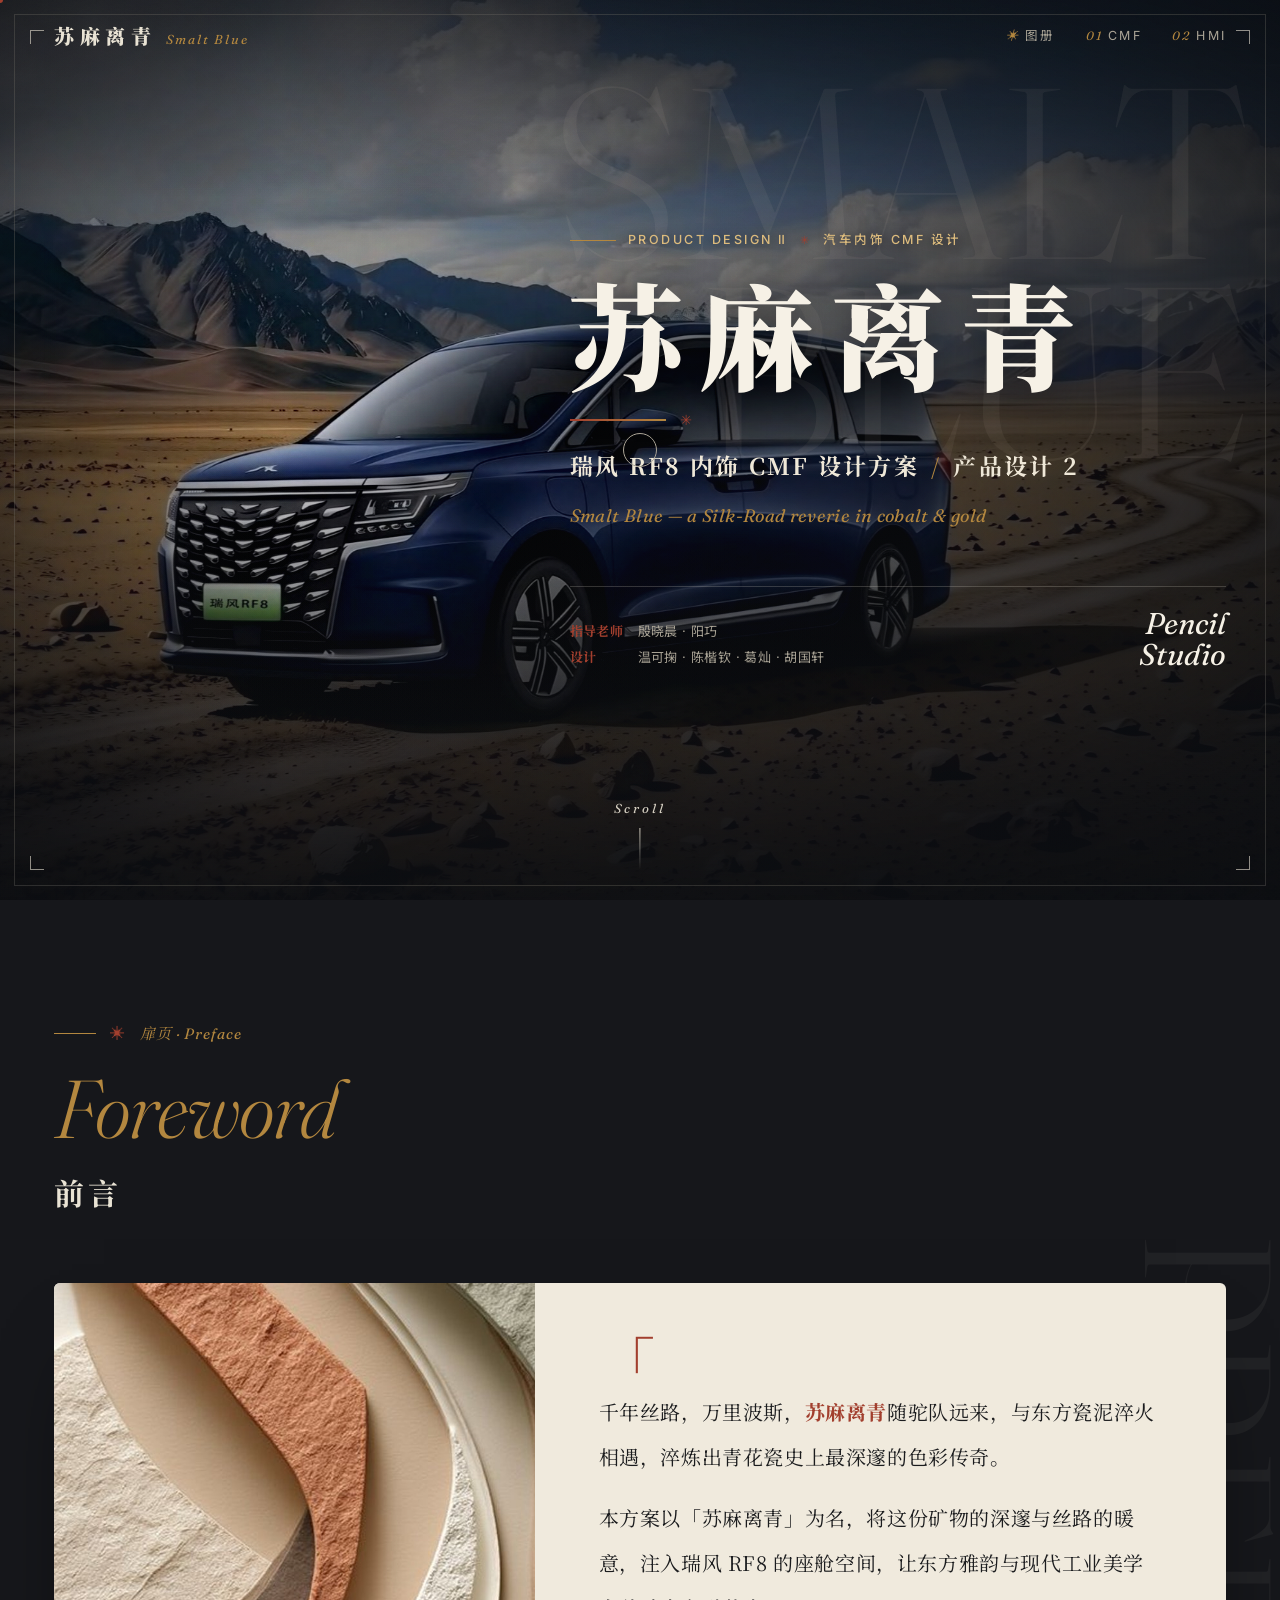
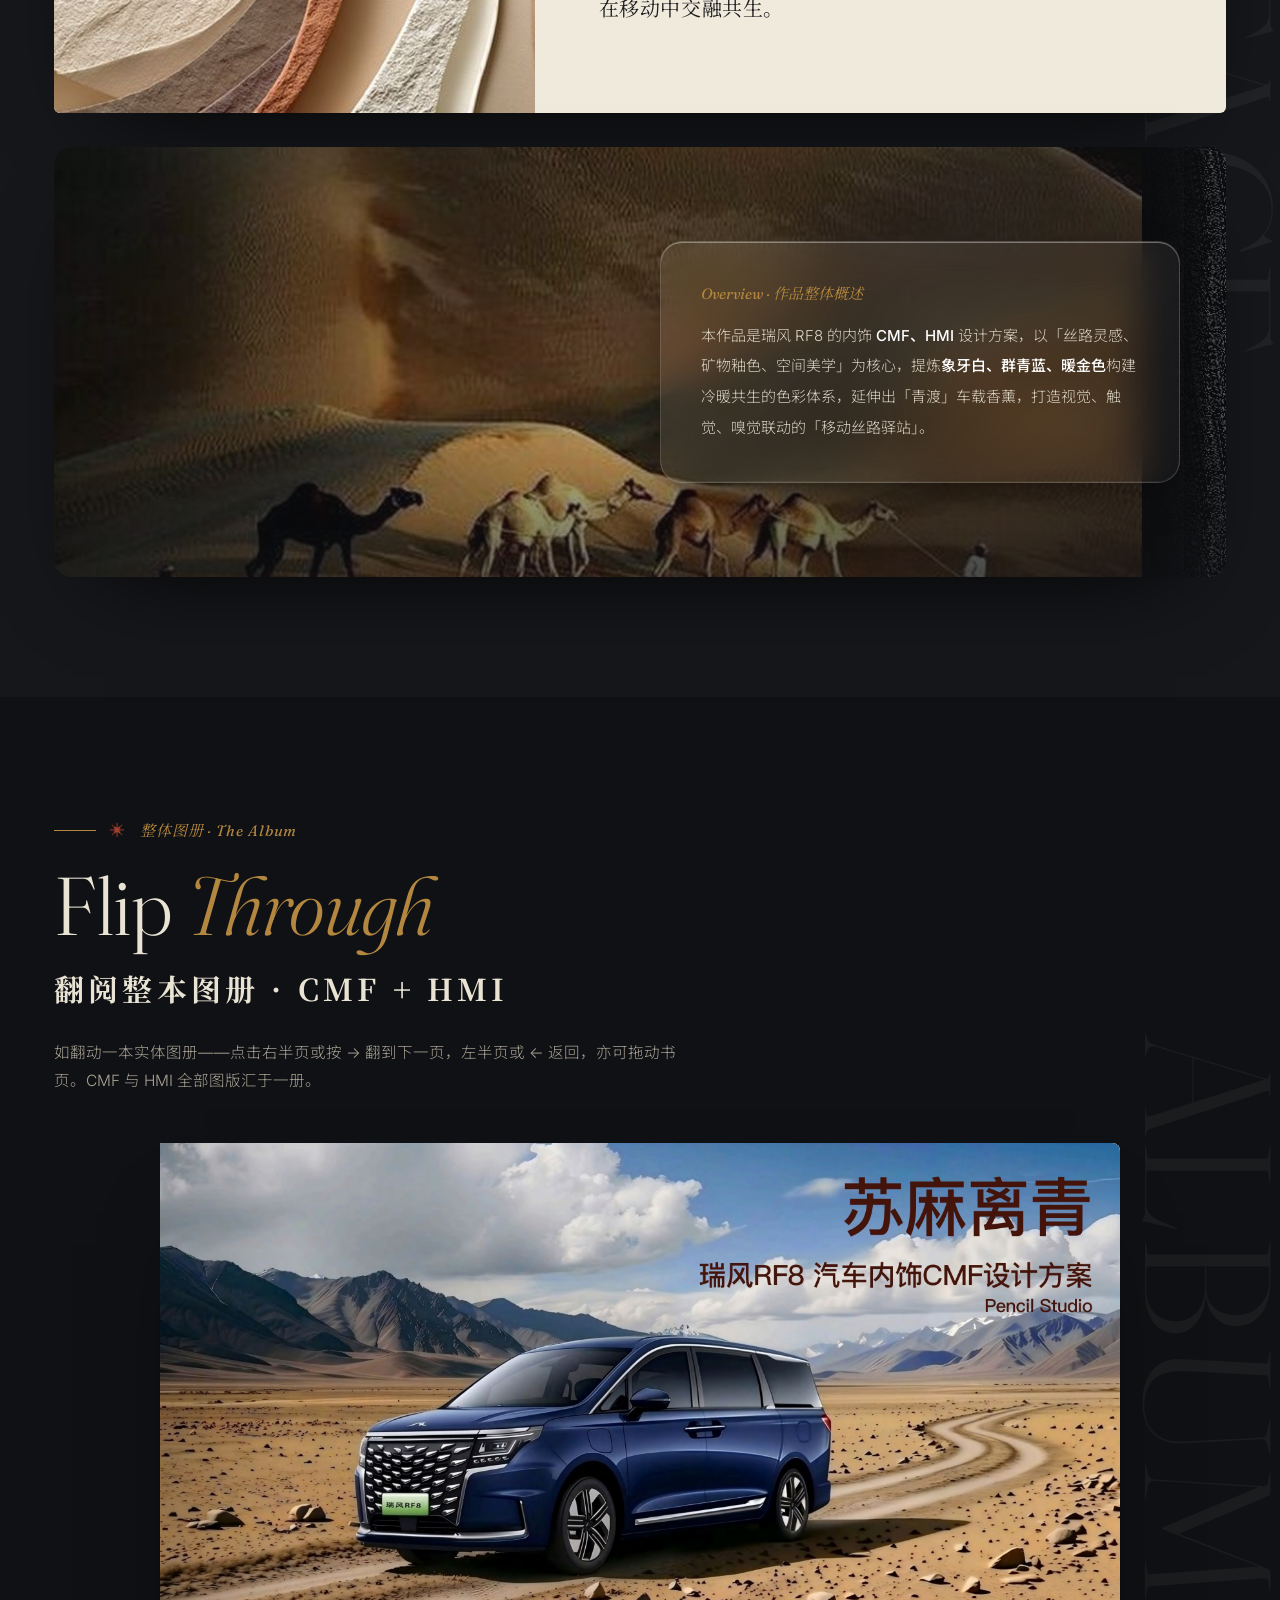
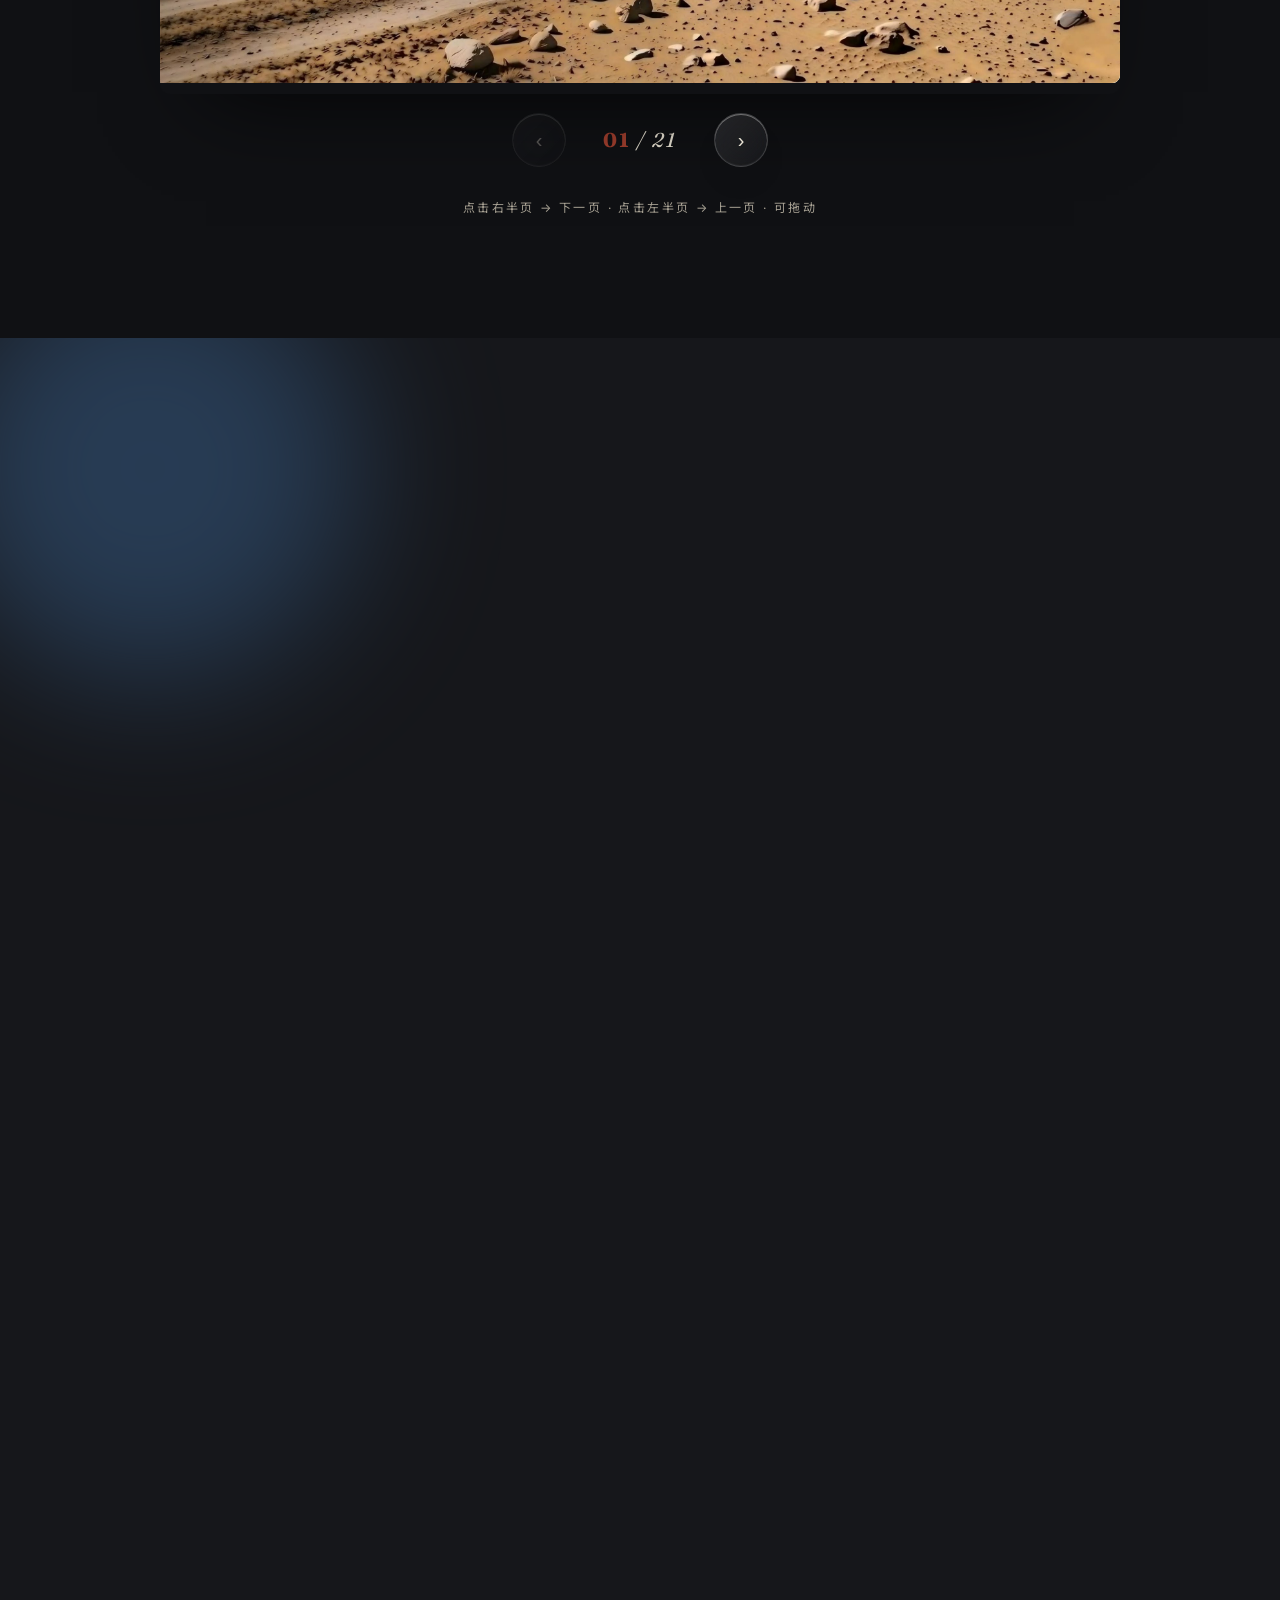
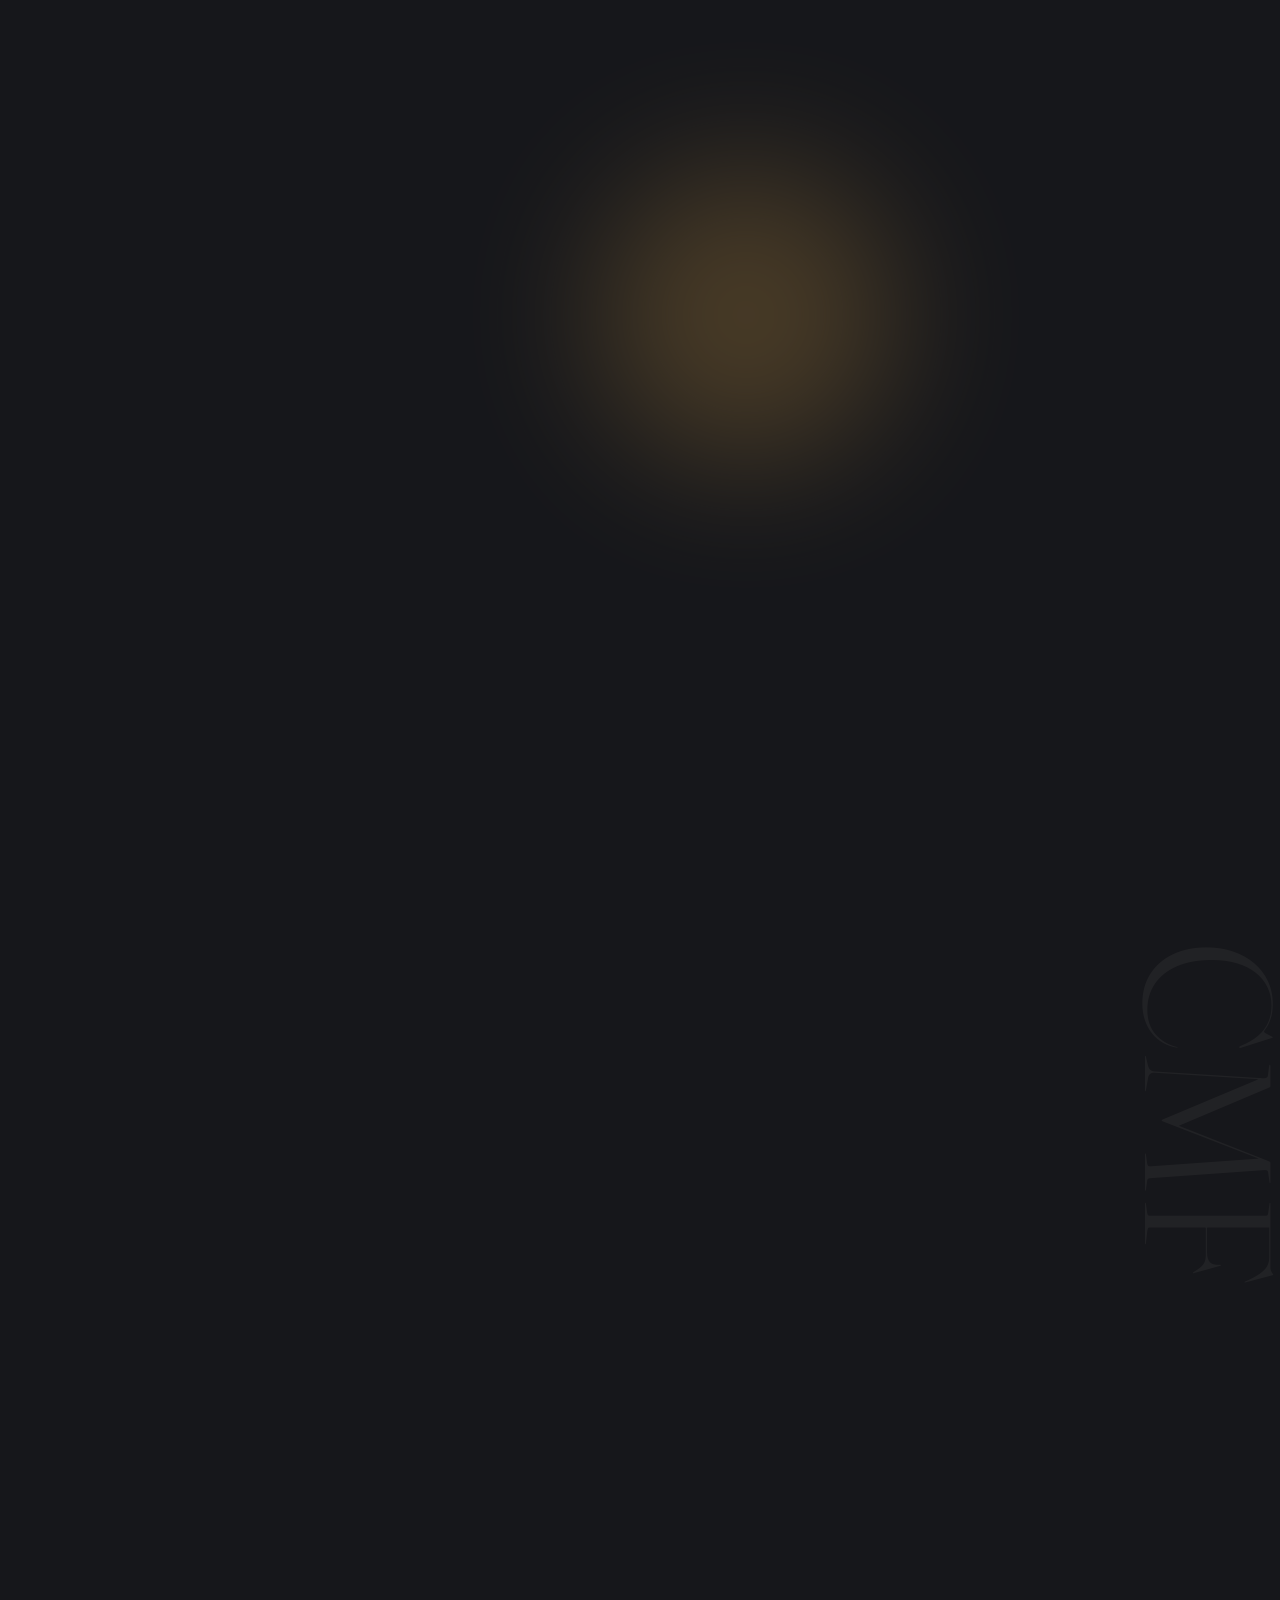
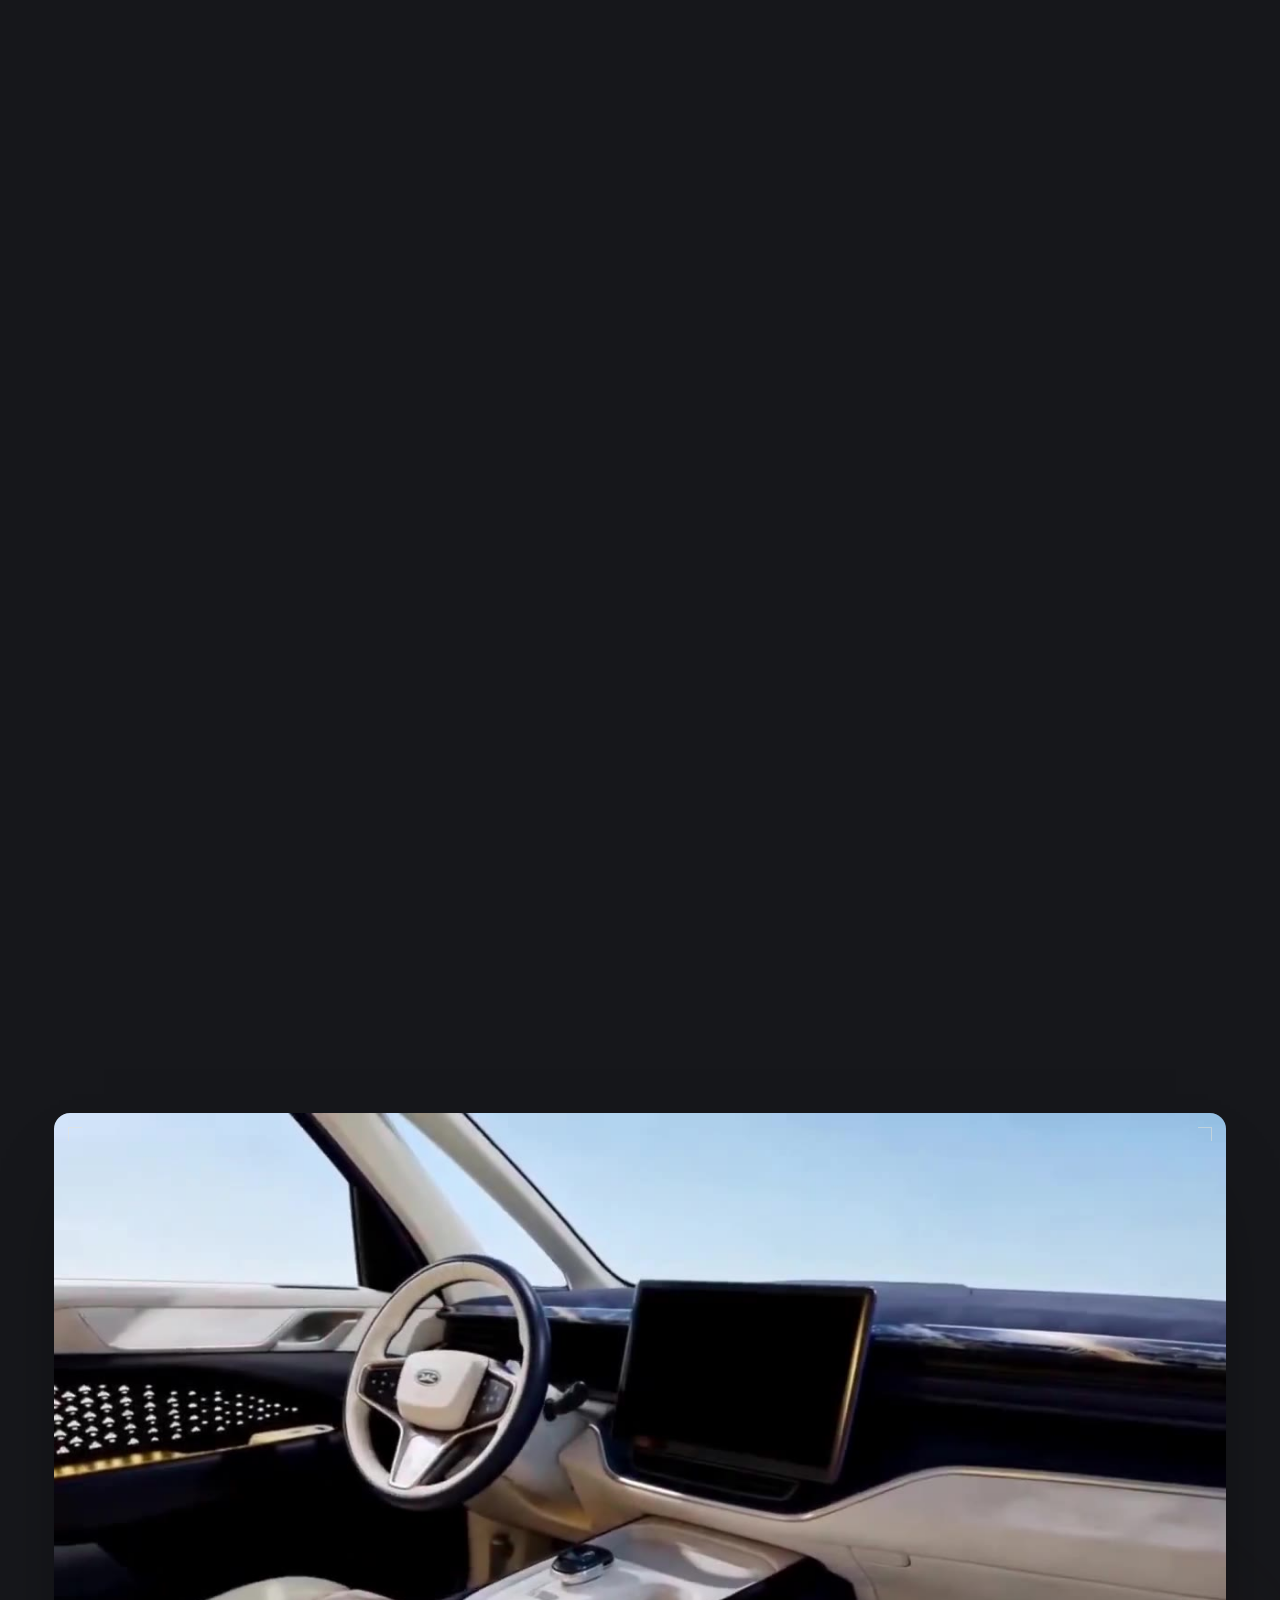
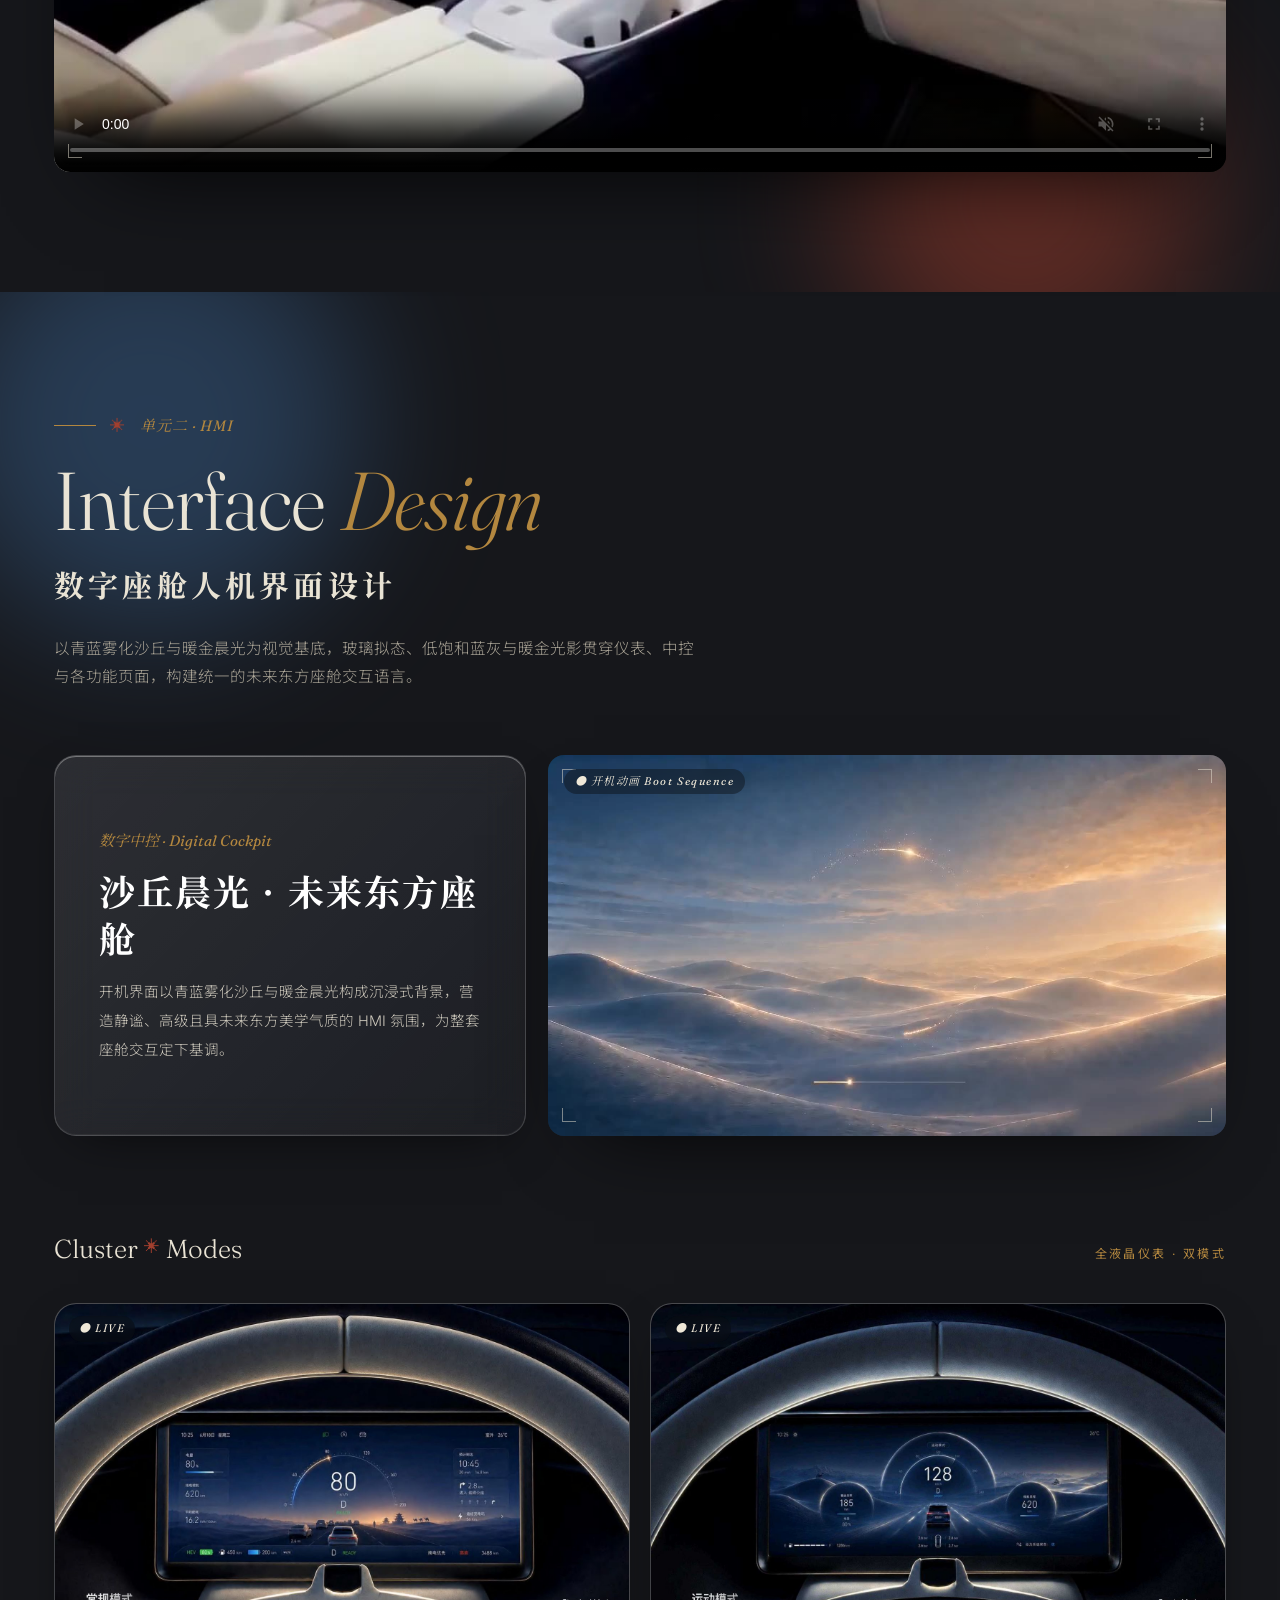
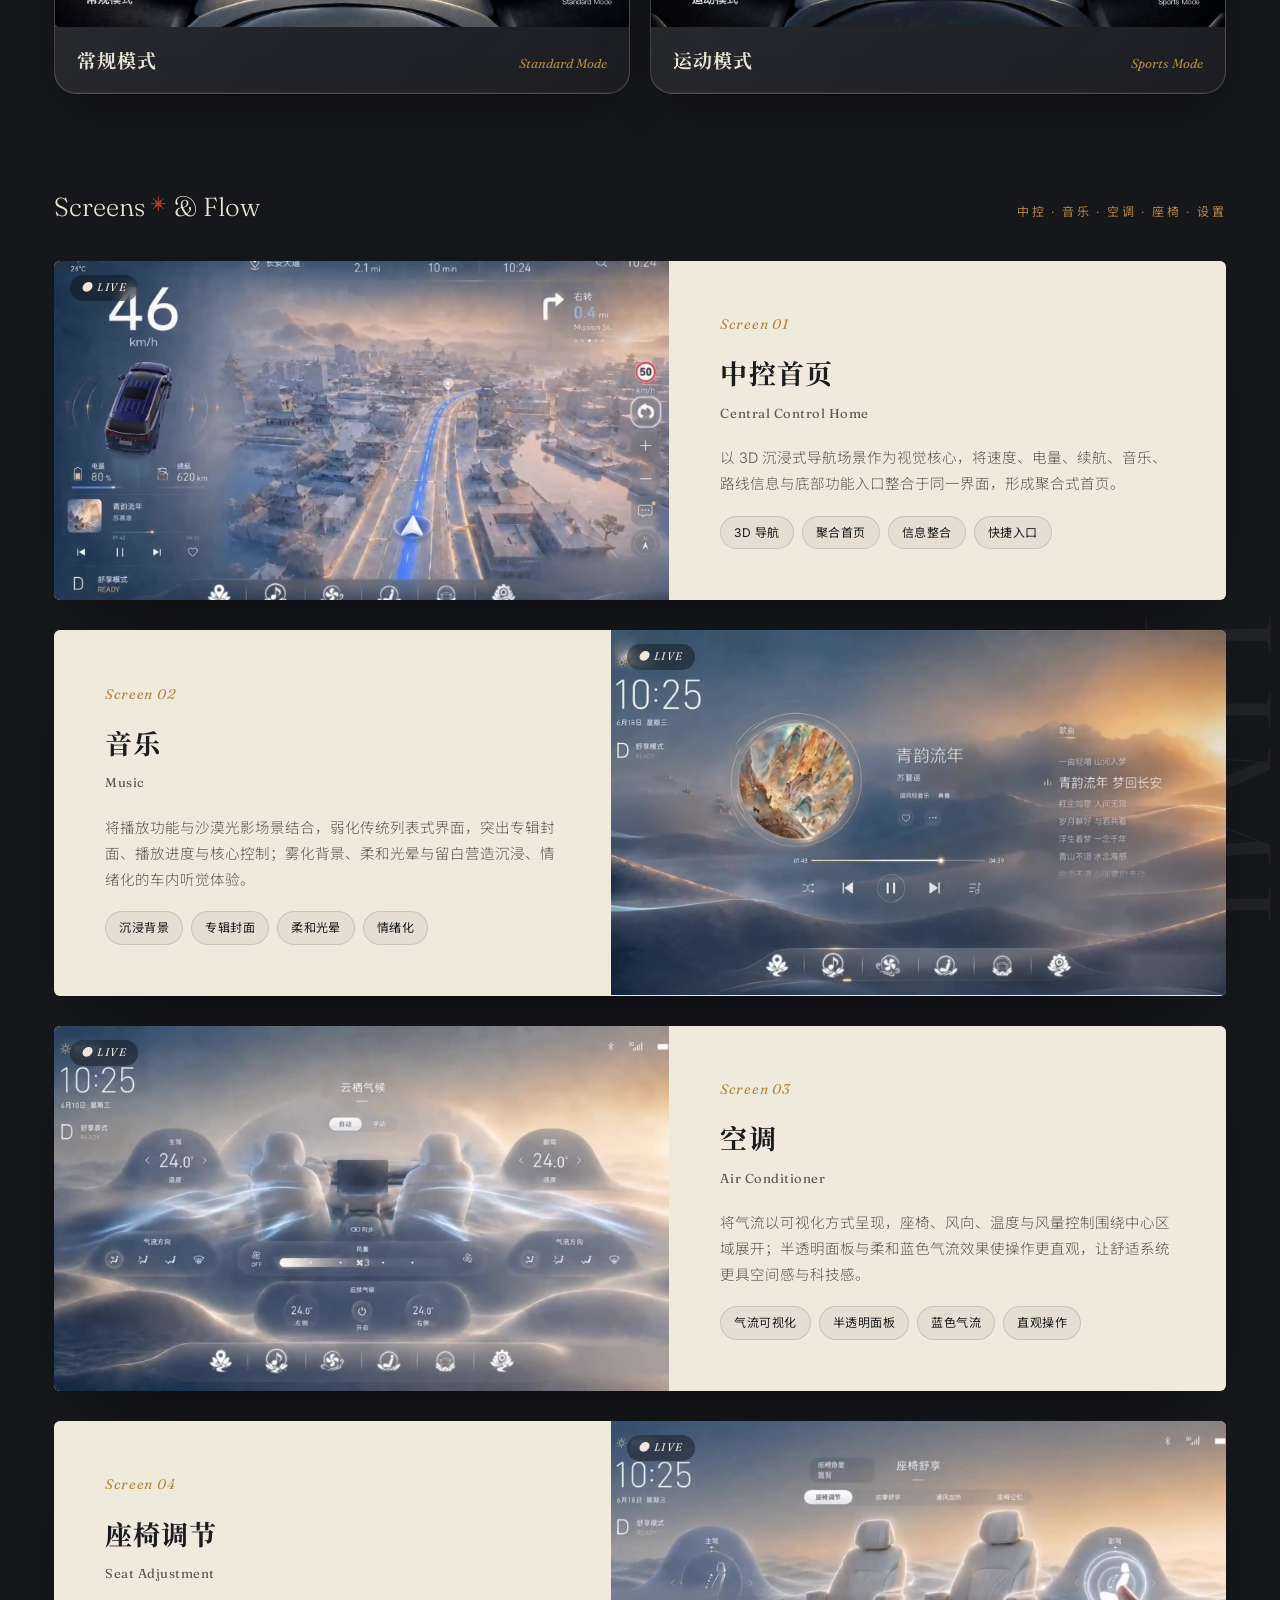
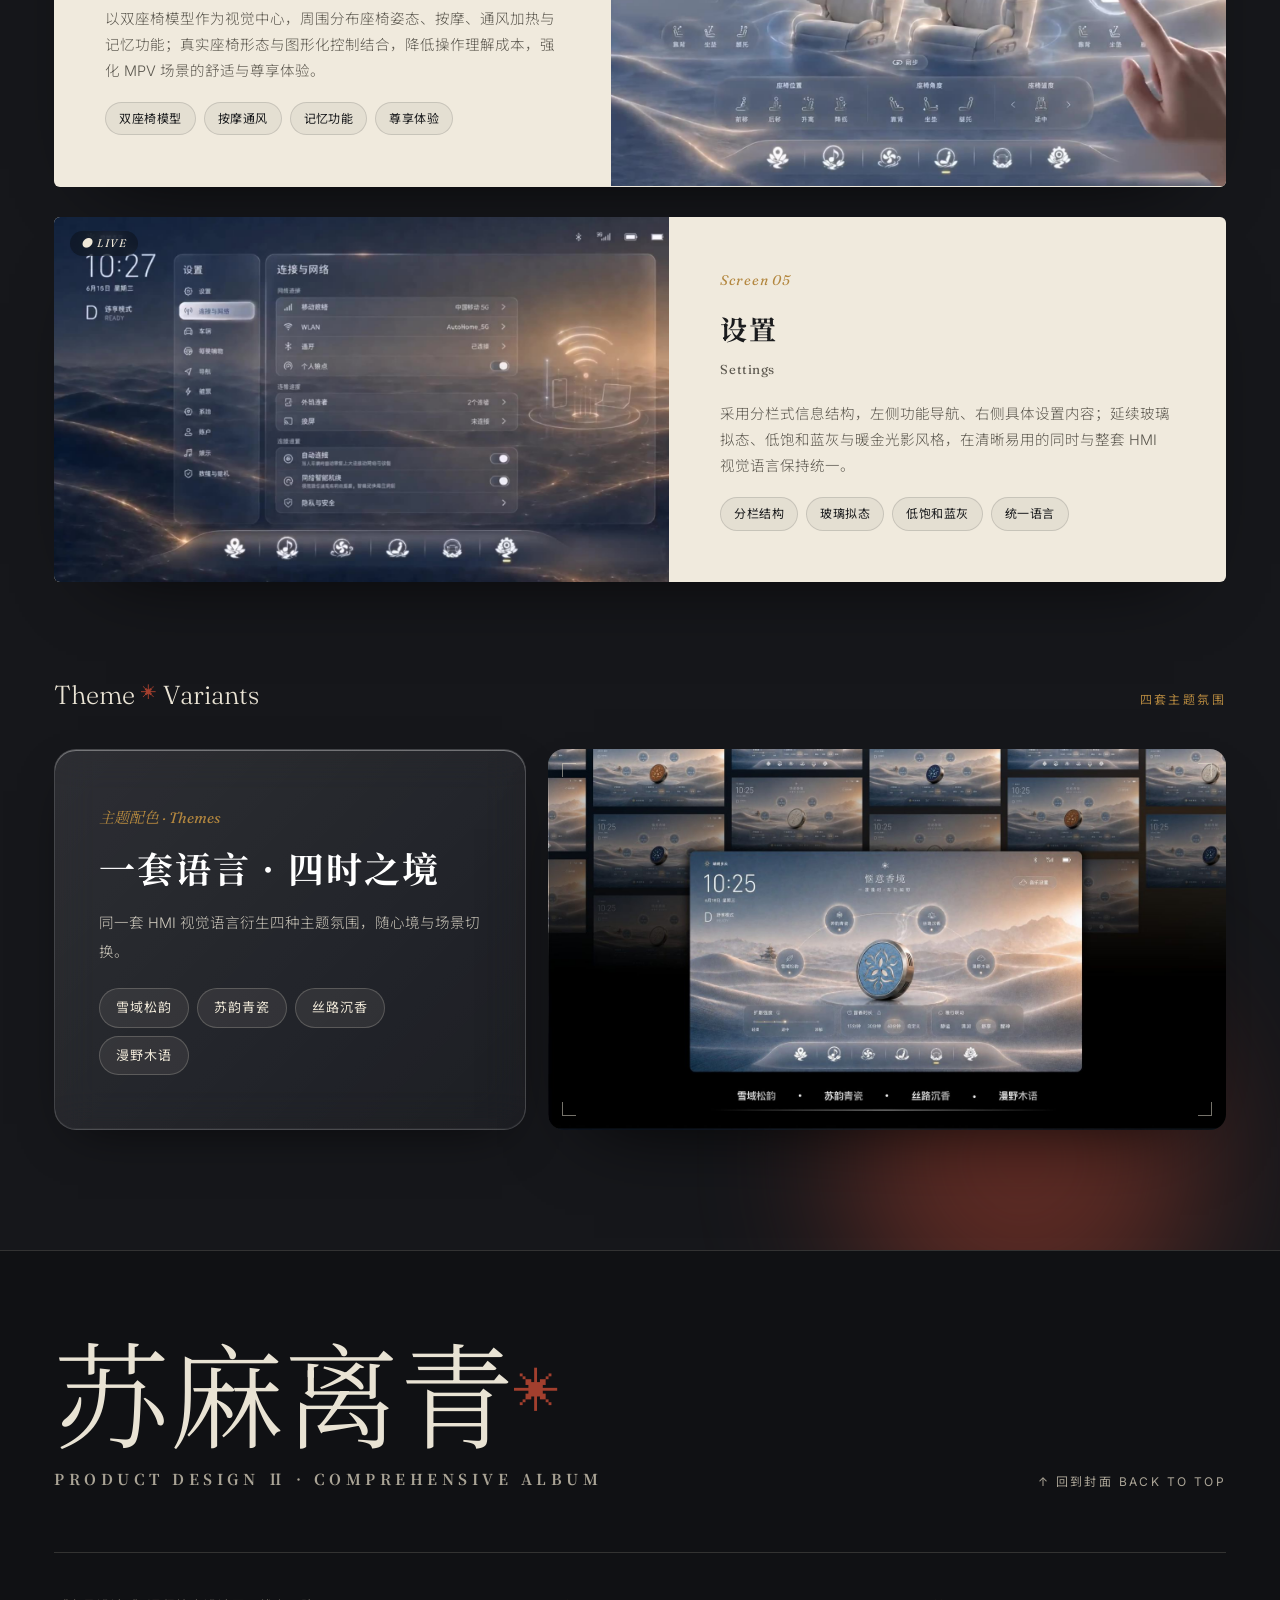
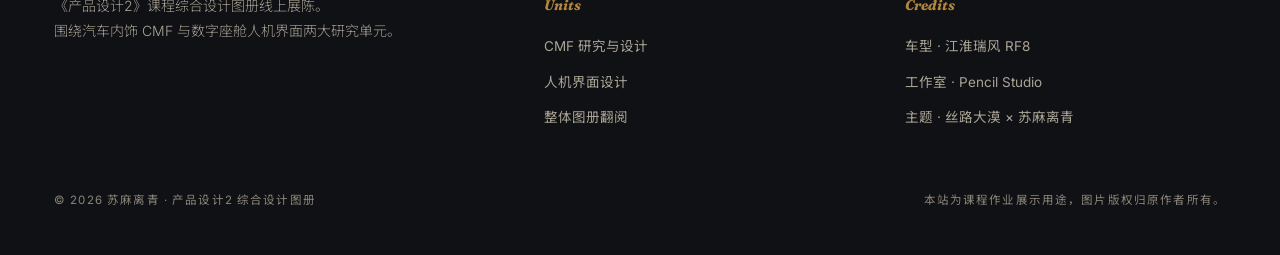
==== commit 0a4794e7: "tweak: 封面设计成员温可掬置首 + 青渡香薰改为左右并排不遮挡 - 封面署名「设计」成员顺序调整，温可掬置于第一 - CMF 衍生产品(青渡车载香薰)由玻璃压图改为 topic-split：卡片" ====
--- a/index.html
+++ b/index.html
@@ -49,7 +49,7 @@
       <div class="hero-foot">
         <div class="credit">
           <div><span class="ck">指导老师</span>殷晓晨 · 阳巧</div>
-          <div><span class="ck">设计</span>陈楷钦 · 温可掬 · 葛灿 · 胡国轩</div>
+          <div><span class="ck">设计</span>温可掬 · 陈楷钦 · 葛灿 · 胡国轩</div>
         </div>
         <div class="studio">Pencil<br>Studio</div>
       </div>
@@ -196,12 +196,15 @@
       <div class="l">Derivative <span class="star">✳</span> Product</div>
       <div class="r">青渡 · 车载香薰</div>
     </div>
-    <div class="topic reveal">
-      <div class="topic-bg"><img src="assets/cmf/slide-11.jpg" alt="青渡车载香薰"></div>
-      <div class="glass tilt">
+    <div class="topic-split reveal">
+      <div class="glass tilt ts-text">
         <div class="tag">衍生产品 · Derivative</div>
         <h3>青渡 · 车载香薰</h3>
         <p>灵感溯源波斯，以大漠暖金交融古韵青花，将藏红花与木质香调调配入味。暖木辛香——初调藏红花，中尾调层层递进，助您在纷繁旅途中安享一份来自远方的温煦与静谧。</p>
+      </div>
+      <div class="ts-media" data-src="assets/cmf/slide-11.jpg" data-hot>
+        <img src="assets/cmf/slide-11.jpg" alt="青渡 · 车载香薰">
+        <span class="vf-tick tl"></span><span class="vf-tick tr"></span><span class="vf-tick bl"></span><span class="vf-tick br"></span>
       </div>
     </div>
 
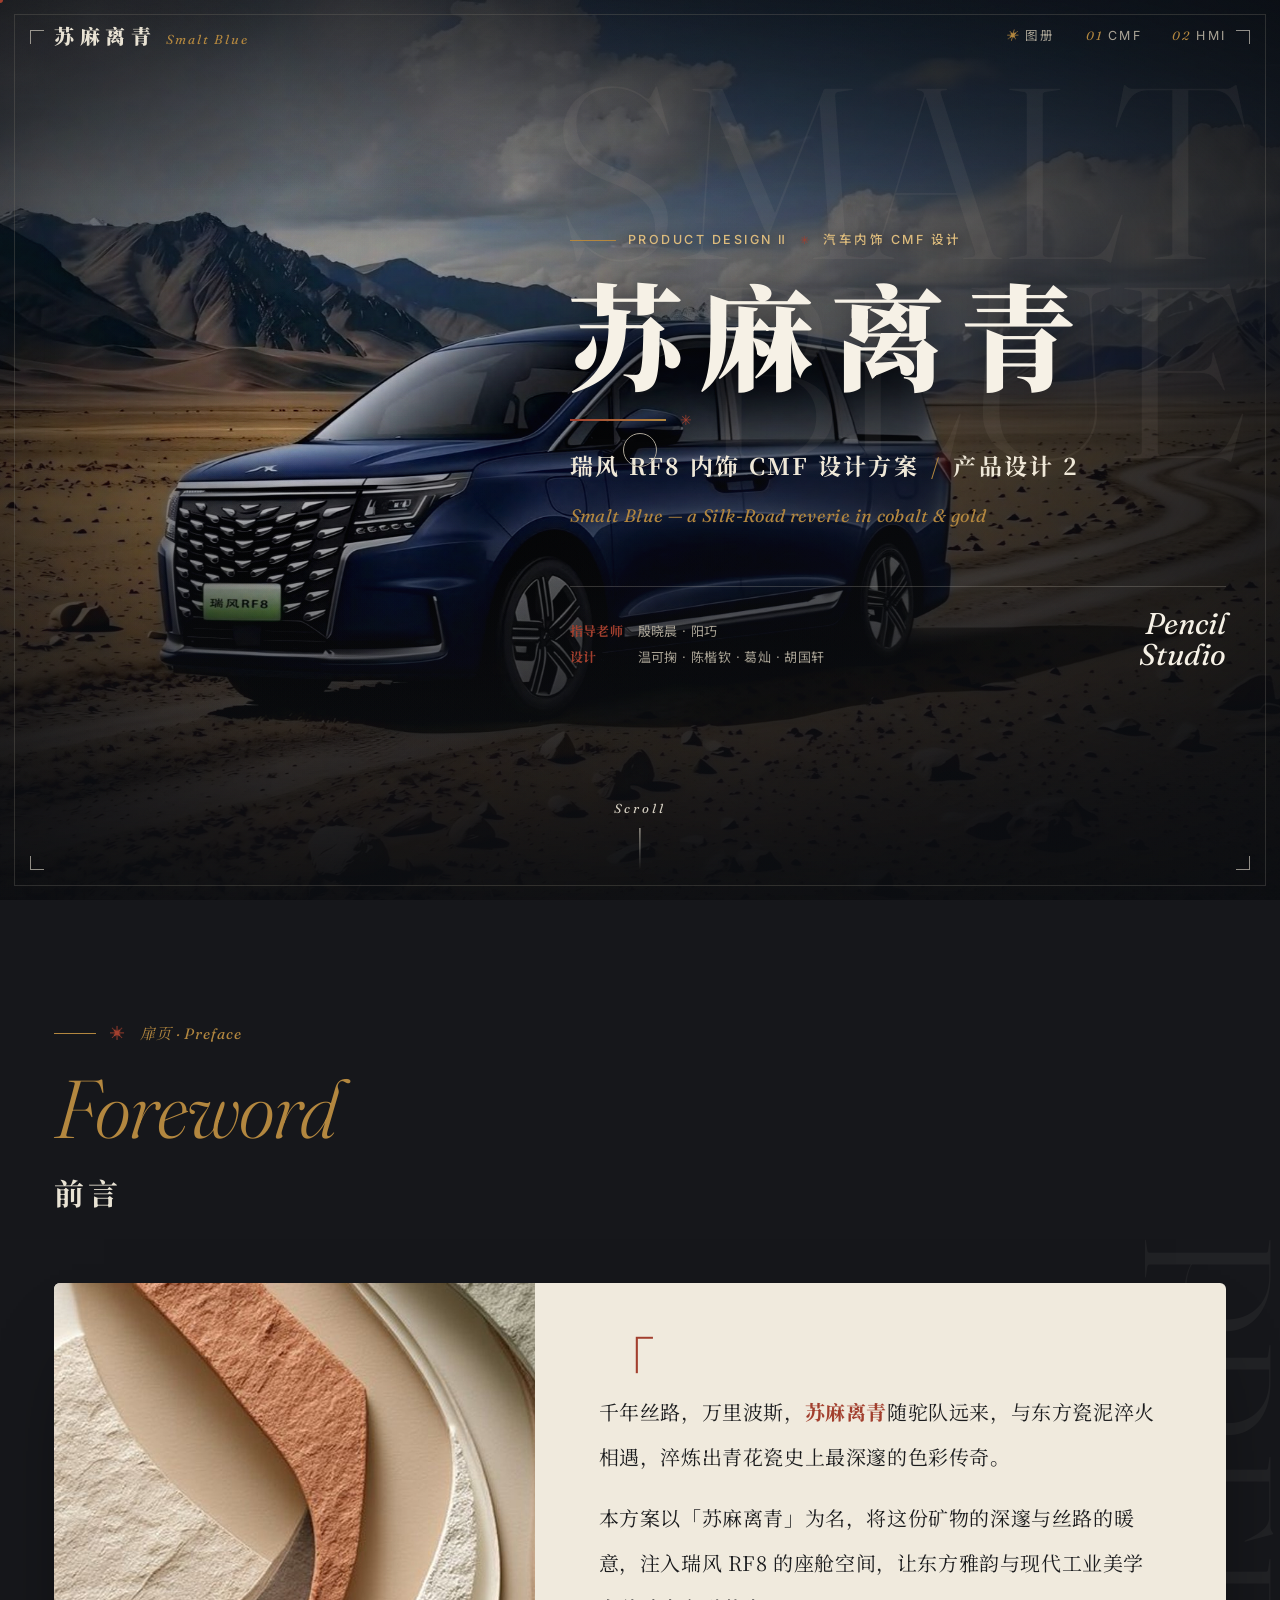
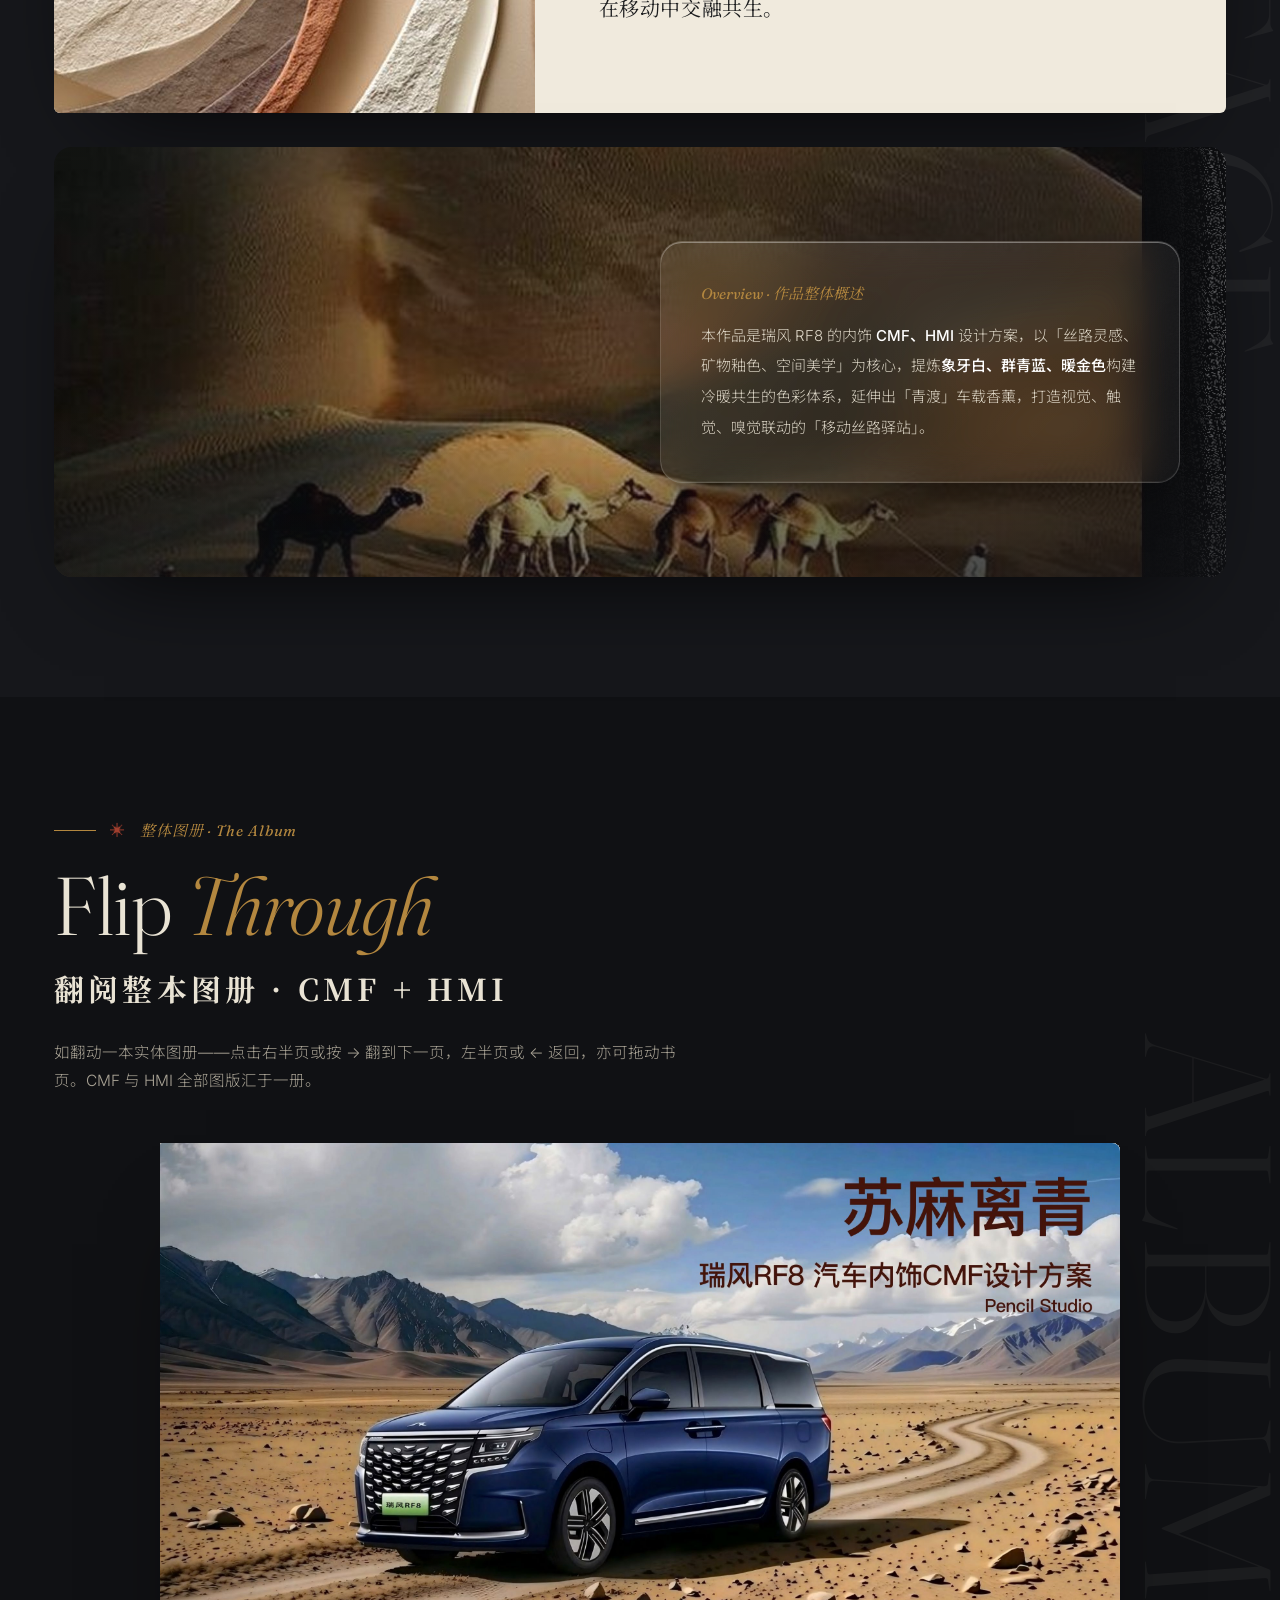
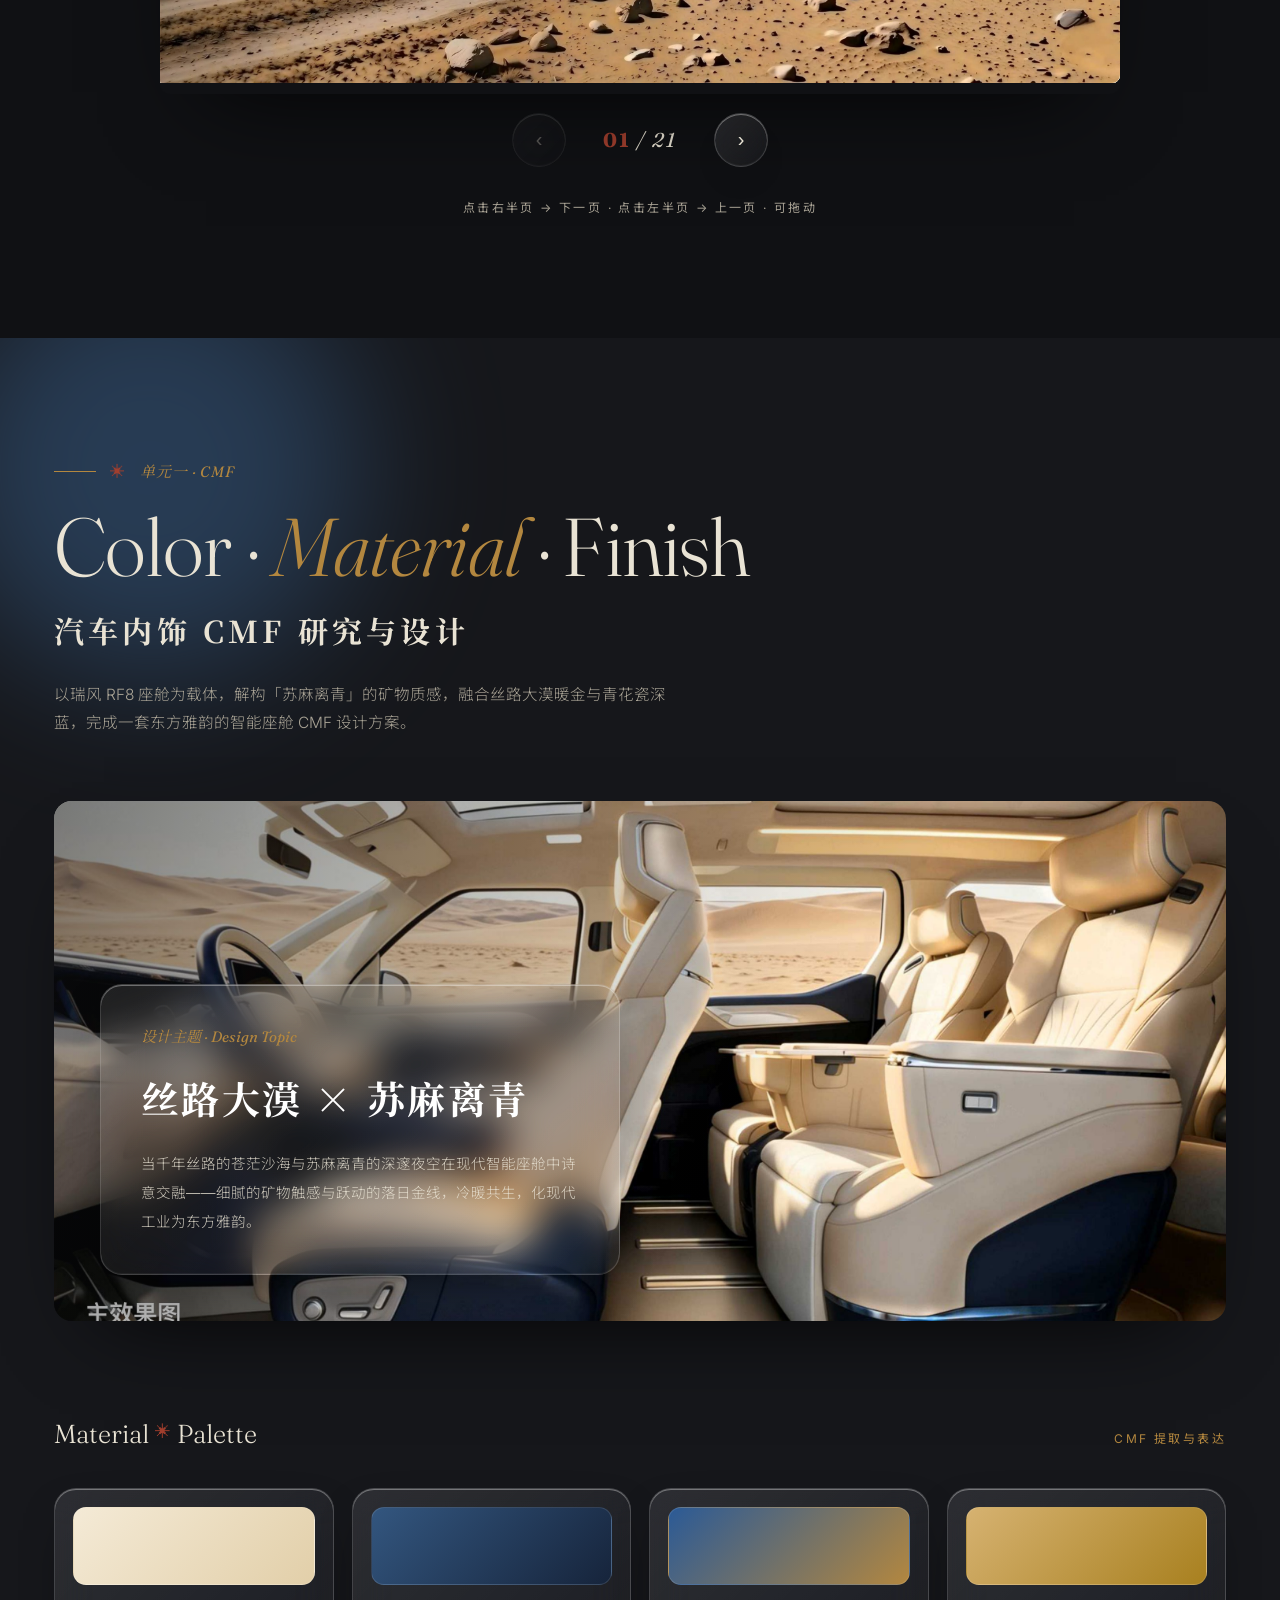
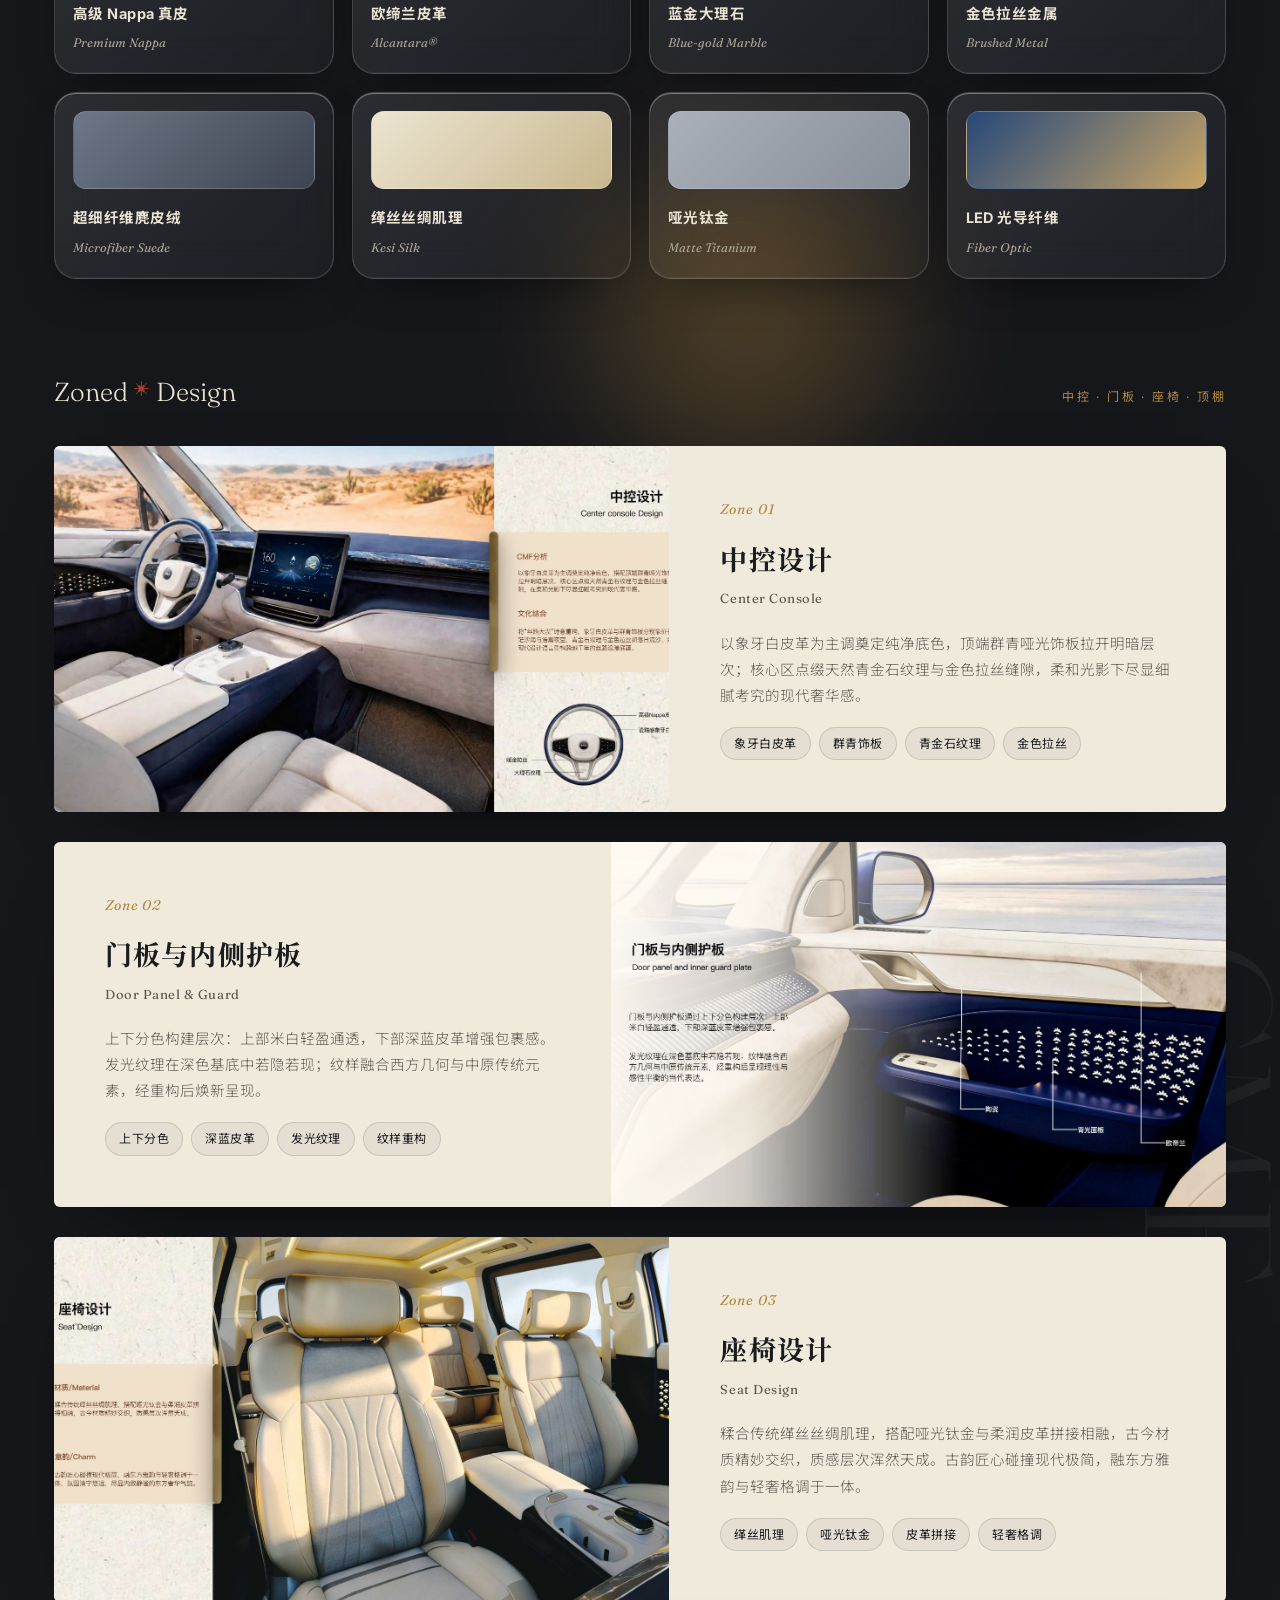
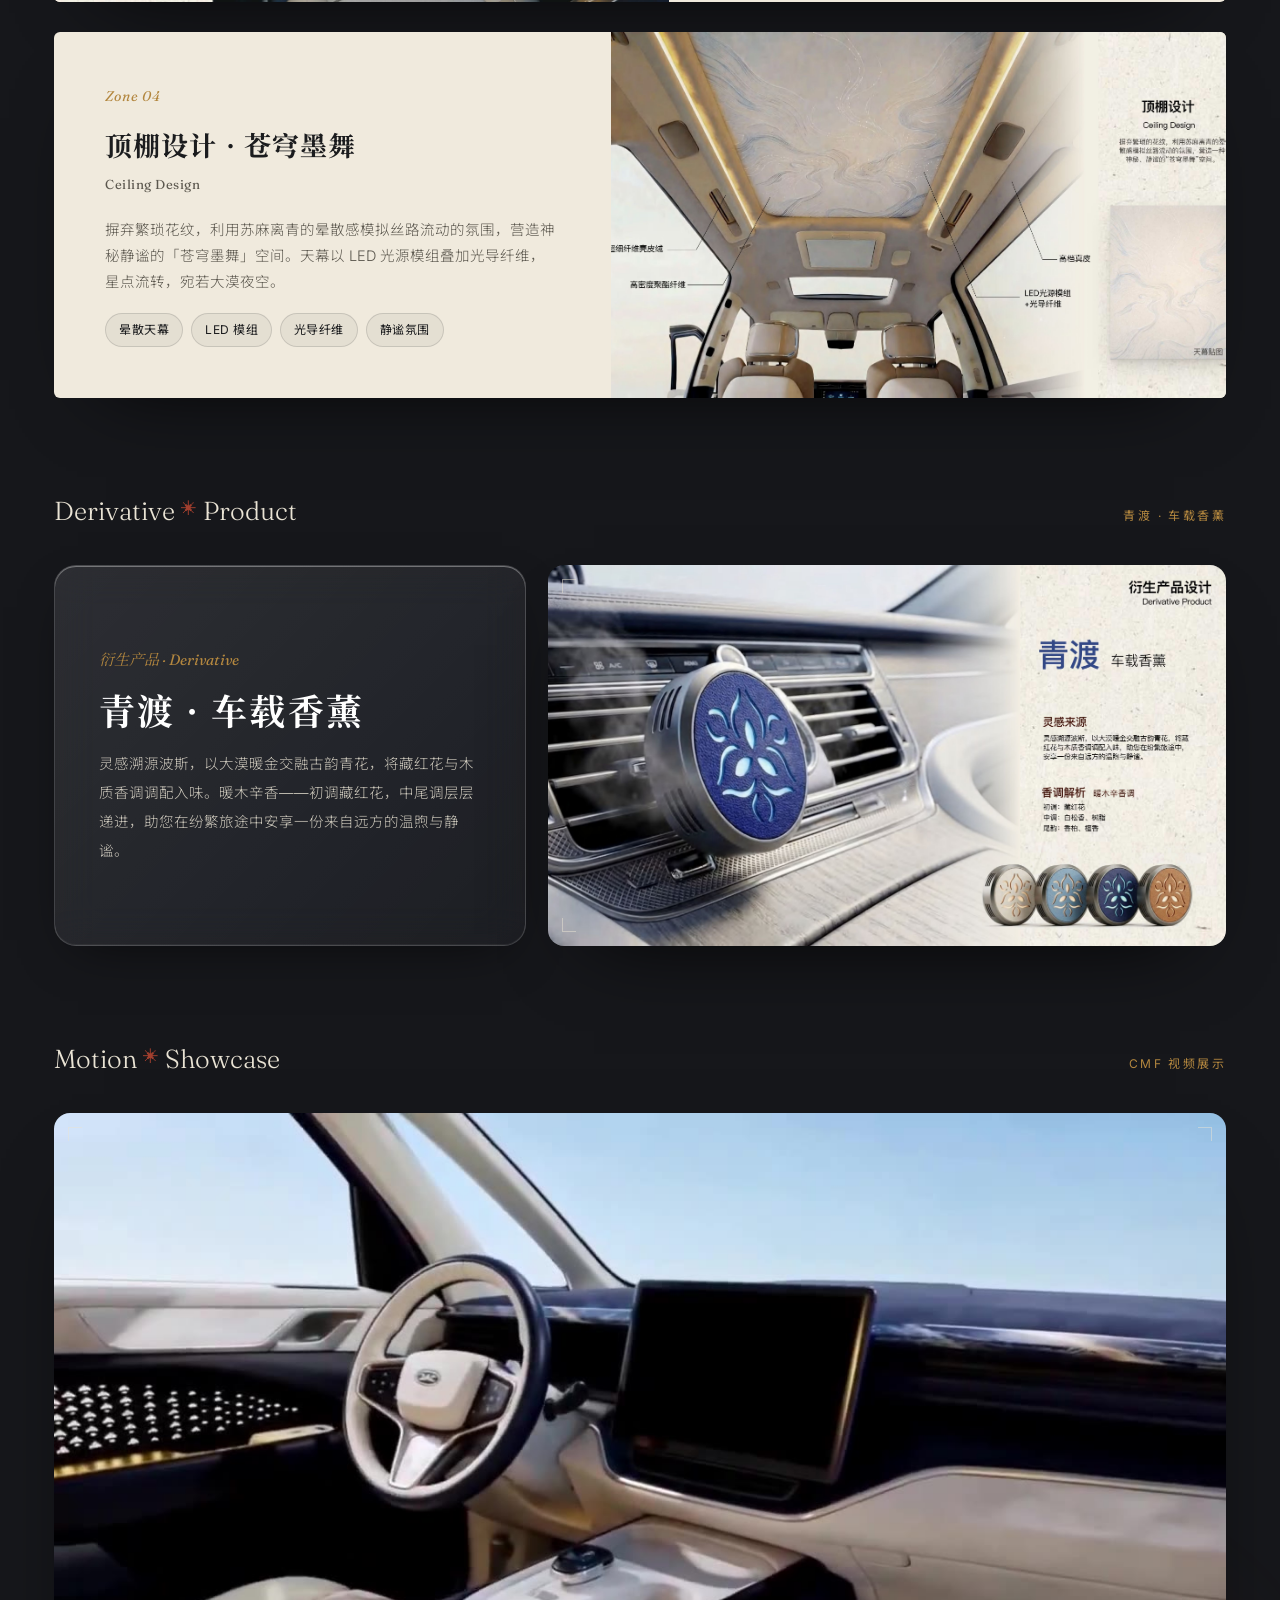
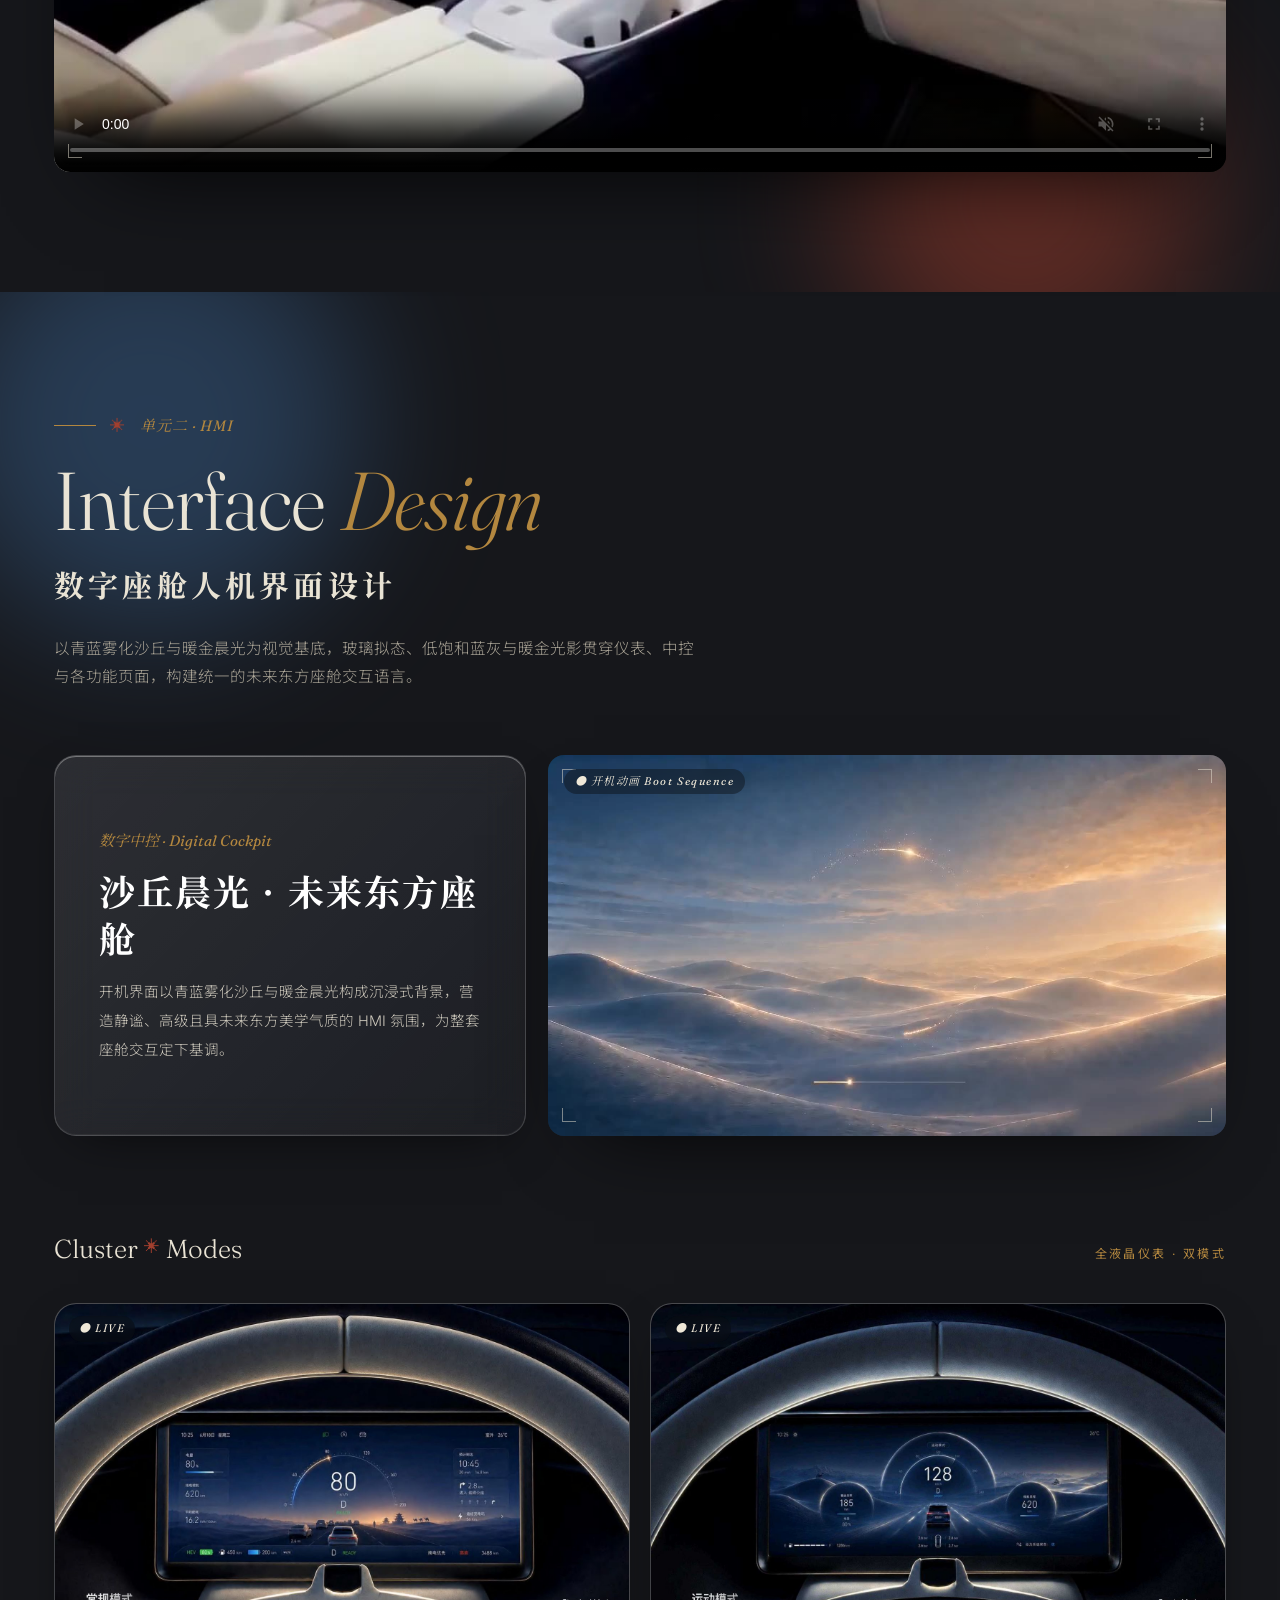
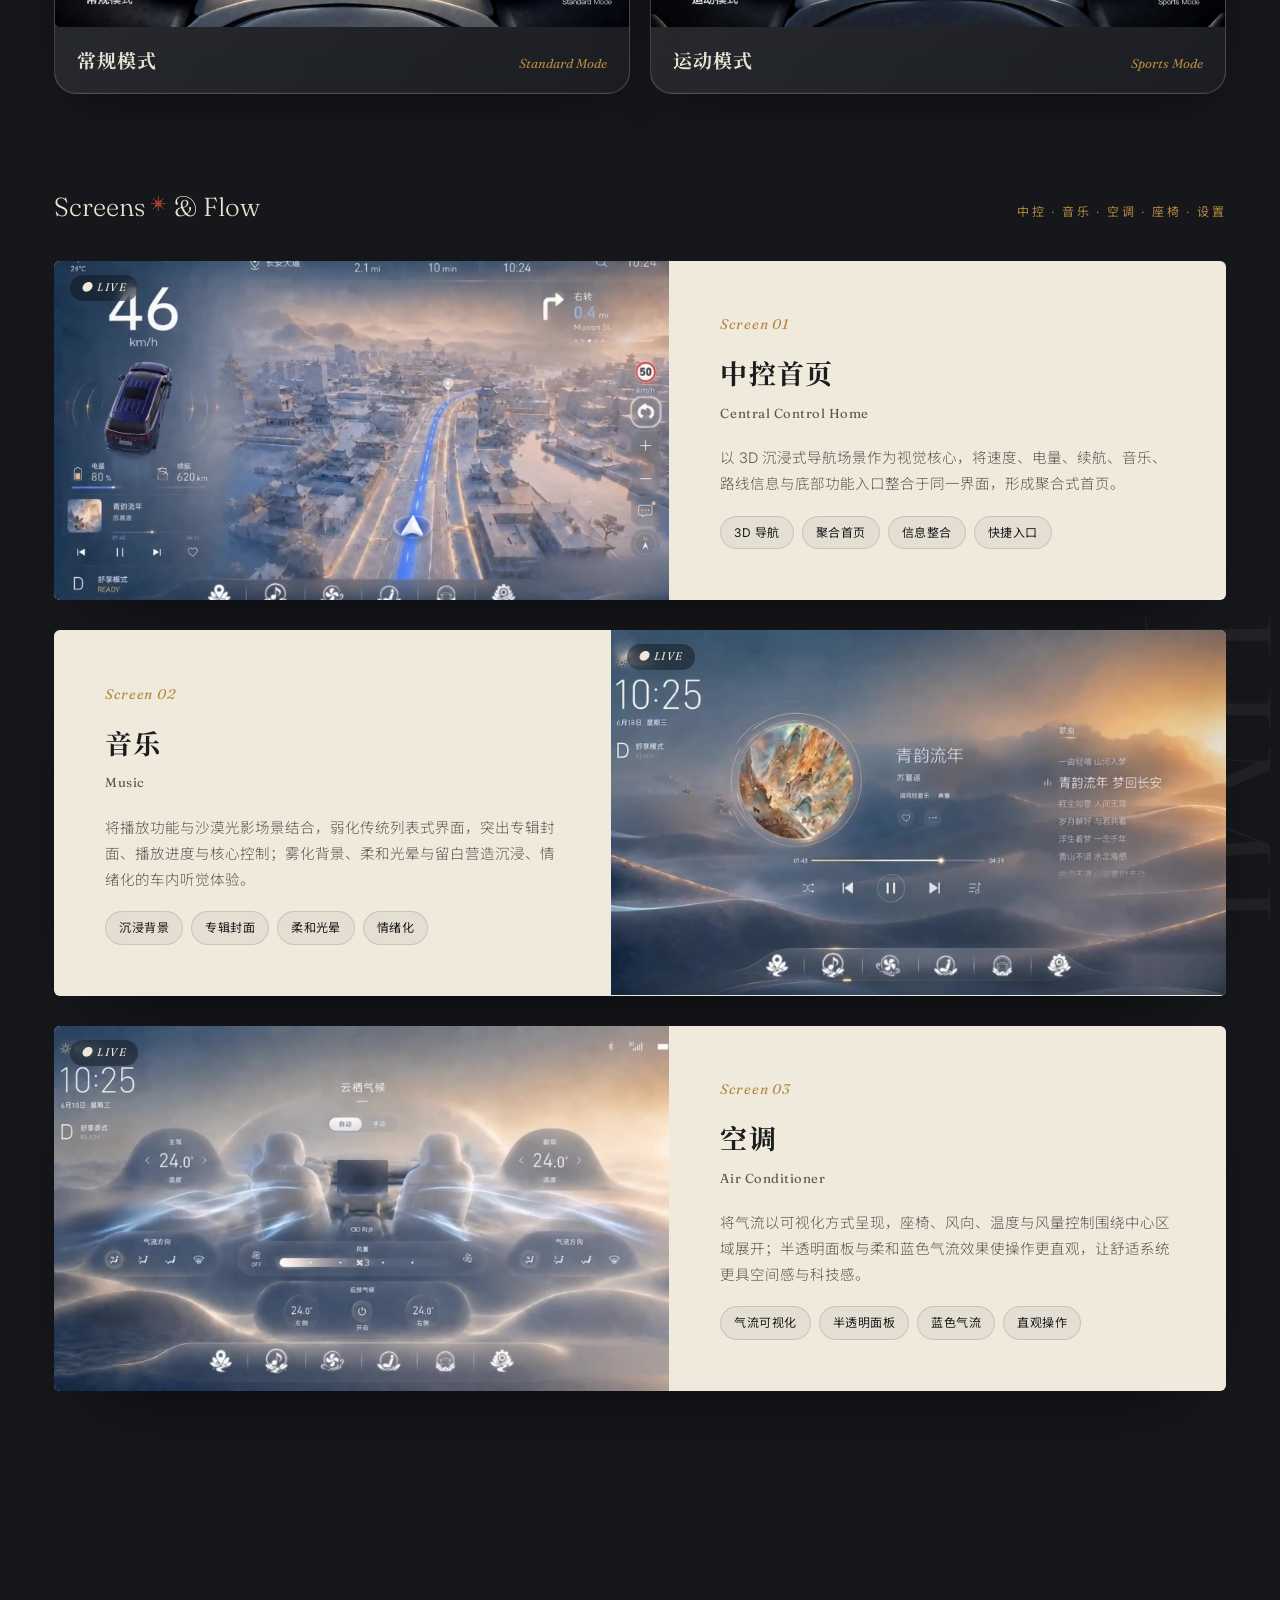
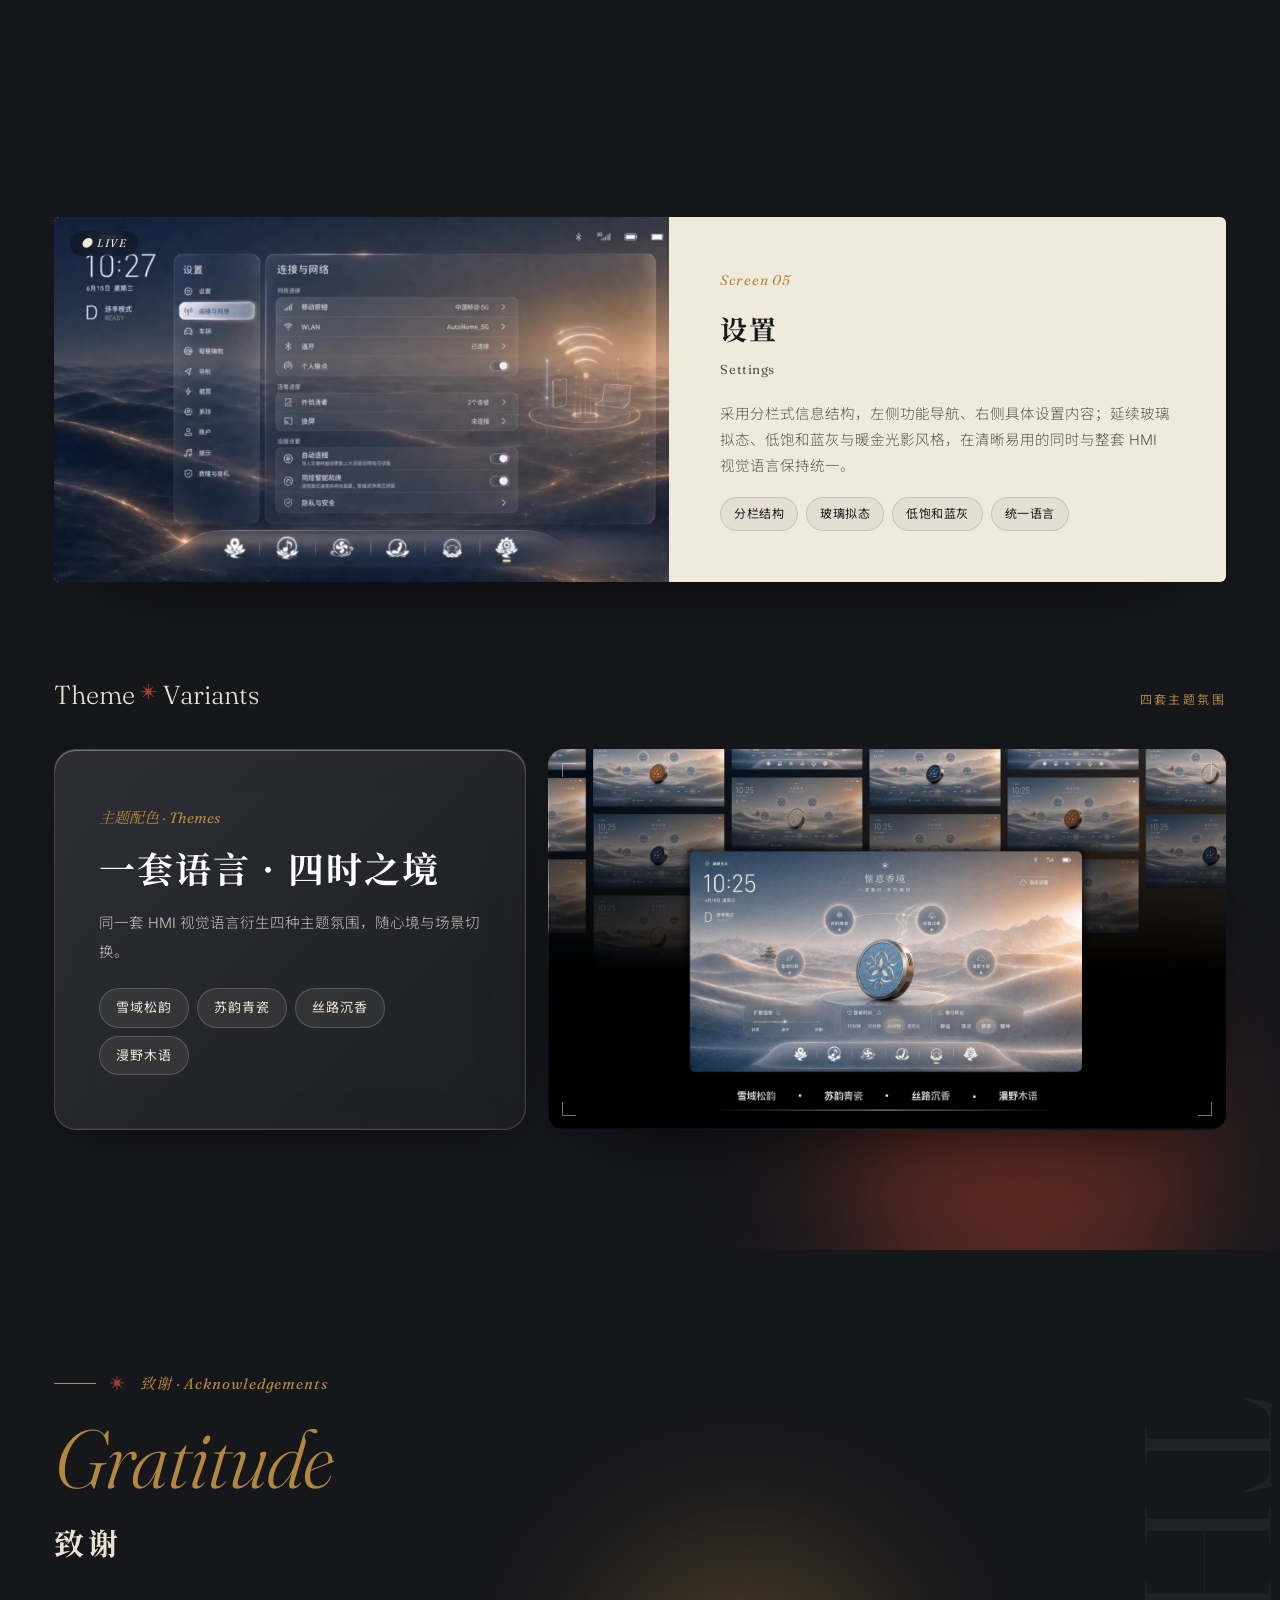
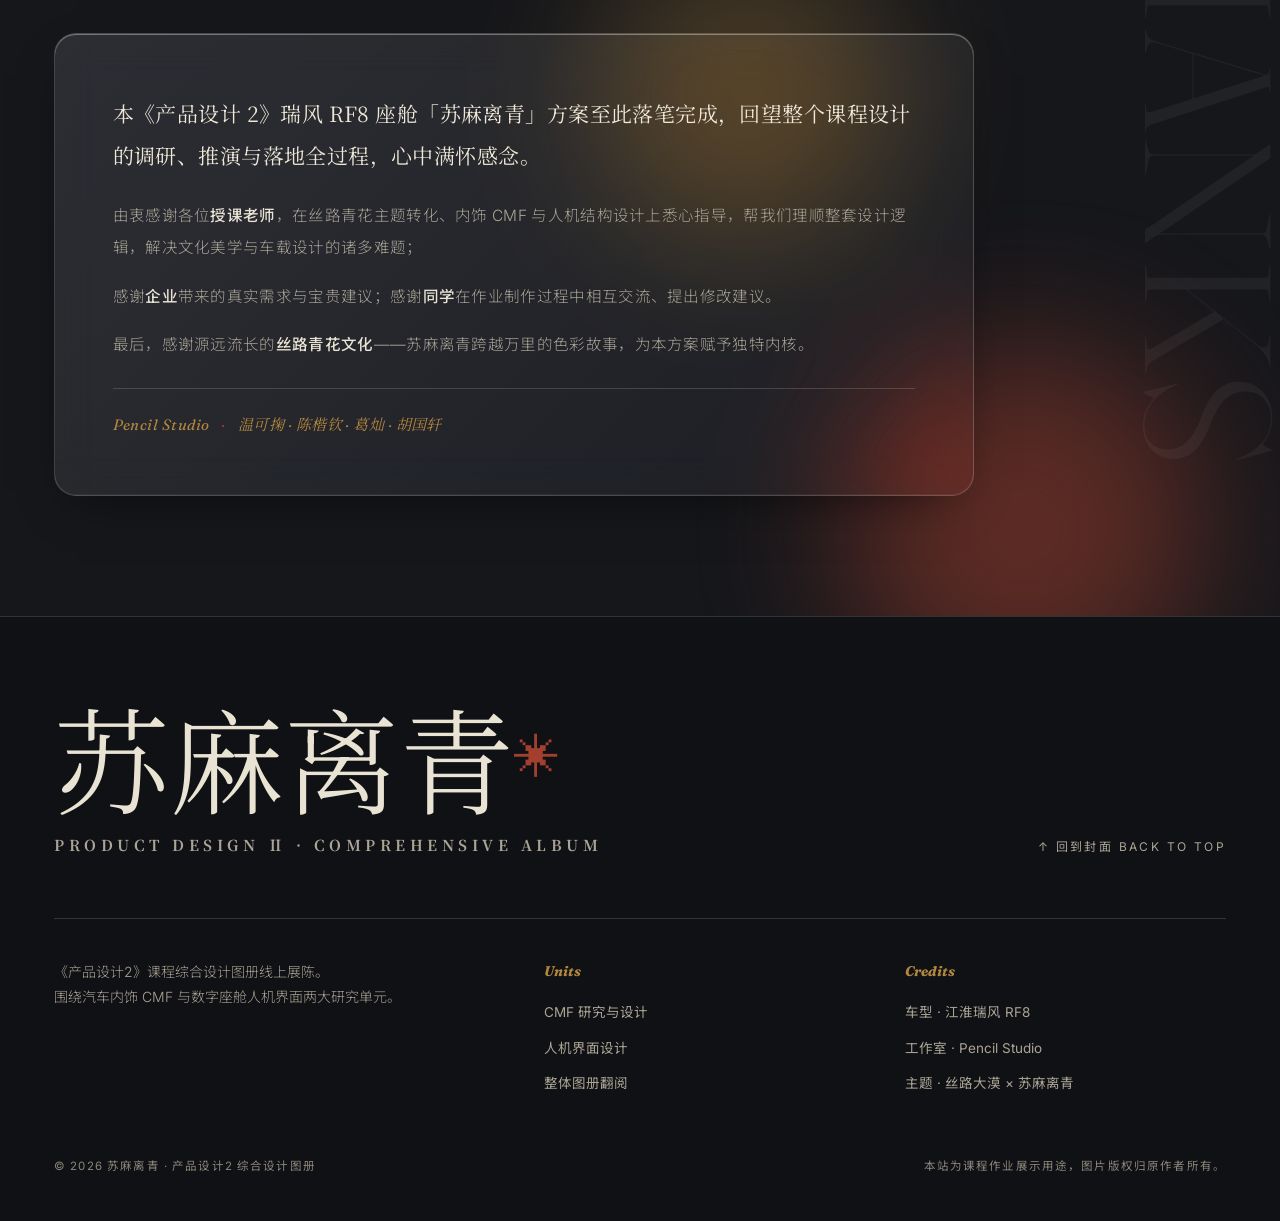
==== commit 9b080e14: "feat: 新增致谢版块 + 鼠标交互小动效 - 页尾新增「致谢 Gratitude」section：玻璃卡片排版全文 + 团队署名 - 鼠标动效：跟随暖金光晕、导航/翻页按钮/滚动提示磁吸、点击涟漪" ====
--- a/index.html
+++ b/index.html
@@ -330,6 +330,26 @@
   </div>
 </section>
 
+<!-- ============ 致谢 ============ -->
+<section class="band-dark thanks" id="thanks">
+  <div class="orbs"><span class="orb b"></span><span class="orb c"></span></div>
+  <div class="vlabel">THANKS</div>
+  <div class="wrap">
+    <div class="sec-head reveal">
+      <div class="kicker"><span class="star">✳</span> 致谢 · Acknowledgements</div>
+      <h2 class="h-en"><em>Gratitude</em></h2>
+      <div class="h-cn">致谢</div>
+    </div>
+    <div class="glass ph tilt reveal thanks-card">
+      <p class="q-lead">本《产品设计 2》瑞风 RF8 座舱「苏麻离青」方案至此落笔完成，回望整个课程设计的调研、推演与落地全过程，心中满怀感念。</p>
+      <p>由衷感谢各位<b>授课老师</b>，在丝路青花主题转化、内饰 CMF 与人机结构设计上悉心指导，帮我们理顺整套设计逻辑，解决文化美学与车载设计的诸多难题；</p>
+      <p>感谢<b>企业</b>带来的真实需求与宝贵建议；感谢<b>同学</b>在作业制作过程中相互交流、提出修改建议。</p>
+      <p>最后，感谢源远流长的<b>丝路青花文化</b>——苏麻离青跨越万里的色彩故事，为本方案赋予独特内核。</p>
+      <div class="thanks-sign">Pencil Studio<span class="ts-dot">·</span>温可掬 · 陈楷钦 · 葛灿 · 胡国轩</div>
+    </div>
+  </div>
+</section>
+
 <!-- ============ Footer ============ -->
 <footer>
   <div class="wrap">
--- a/assets/css/style.css
+++ b/assets/css/style.css
@@ -59,6 +59,20 @@
   transition:width .3s,height .3s,border-color .3s,opacity .3s,background .3s}
 .cursor-ring.hot{width:54px;height:54px;border-color:var(--red);background:rgba(162,63,46,.08)}
 @media(hover:none){.cursor-dot,.cursor-ring{display:none}body{cursor:auto}}
+
+/* ---------- 鼠标交互小动效 ---------- */
+.cursor-glow{position:fixed;top:0;left:0;width:540px;height:540px;border-radius:50%;z-index:2;
+  pointer-events:none;transform:translate(-50%,-50%);opacity:0;transition:opacity .7s;
+  background:radial-gradient(circle,rgba(179,135,63,.12),rgba(57,96,140,.07) 42%,transparent 68%);
+  mix-blend-mode:screen;will-change:transform}
+.ripple{position:fixed;z-index:9998;width:18px;height:18px;border-radius:50%;pointer-events:none;
+  border:1.5px solid rgba(162,63,46,.7);transform:translate(-50%,-50%) scale(.2);opacity:.7;
+  animation:rippleOut .62s cubic-bezier(.2,.7,.2,1) forwards}
+@keyframes rippleOut{to{transform:translate(-50%,-50%) scale(6.5);opacity:0}}
+@media(hover:none){.cursor-glow{display:none}}
+.magnetic{transition:transform .25s cubic-bezier(.2,.7,.2,1)}
+.zone .chips span,.mat h4{transition:transform .3s,background .3s,border-color .3s,color .3s}
+.zone .chips span:hover{transform:translateY(-3px);background:rgba(29,63,110,.14);border-color:var(--qing)}
 
 /* ---------- 导航 ---------- */
 header.nav{position:fixed;top:0;left:0;right:0;z-index:50;transition:background .4s,border-color .4s}
@@ -269,6 +283,18 @@
 .ph-note .badge{font-size:11px;letter-spacing:.18em;text-transform:uppercase;color:var(--red);
   border:1px solid rgba(162,63,46,.4);padding:5px 13px;border-radius:30px;display:inline-block;margin-bottom:18px;position:relative;z-index:2}
 .ph-note p{color:var(--cream-soft);font-size:14.5px;font-weight:300;position:relative;z-index:2}
+
+/* ---------- 致谢 ---------- */
+.thanks-card{padding:clamp(36px,4.5vw,60px);max-width:920px}
+.thanks-card p{position:relative;z-index:2;color:var(--cream-soft);font-size:15.5px;font-weight:300;
+  line-height:2.1;margin-bottom:16px;letter-spacing:.02em}
+.thanks-card p b{color:var(--cream);font-weight:500}
+.thanks-card .q-lead{font-family:var(--serif);font-weight:400;color:#efe8d8;
+  font-size:clamp(17px,2vw,21px);line-height:2;margin-bottom:24px}
+.thanks-sign{position:relative;z-index:2;margin-top:26px;padding-top:22px;
+  border-top:1px solid rgba(233,227,212,.18);font-family:var(--display);font-style:italic;
+  color:var(--gold);font-size:15px;letter-spacing:.03em}
+.thanks-sign .ts-dot{color:var(--red);margin:0 12px;font-style:normal}
 
 /* ---------- Footer ---------- */
 footer{background:var(--bg-3);padding:96px 0 44px;border-top:1px solid var(--line-d)}
